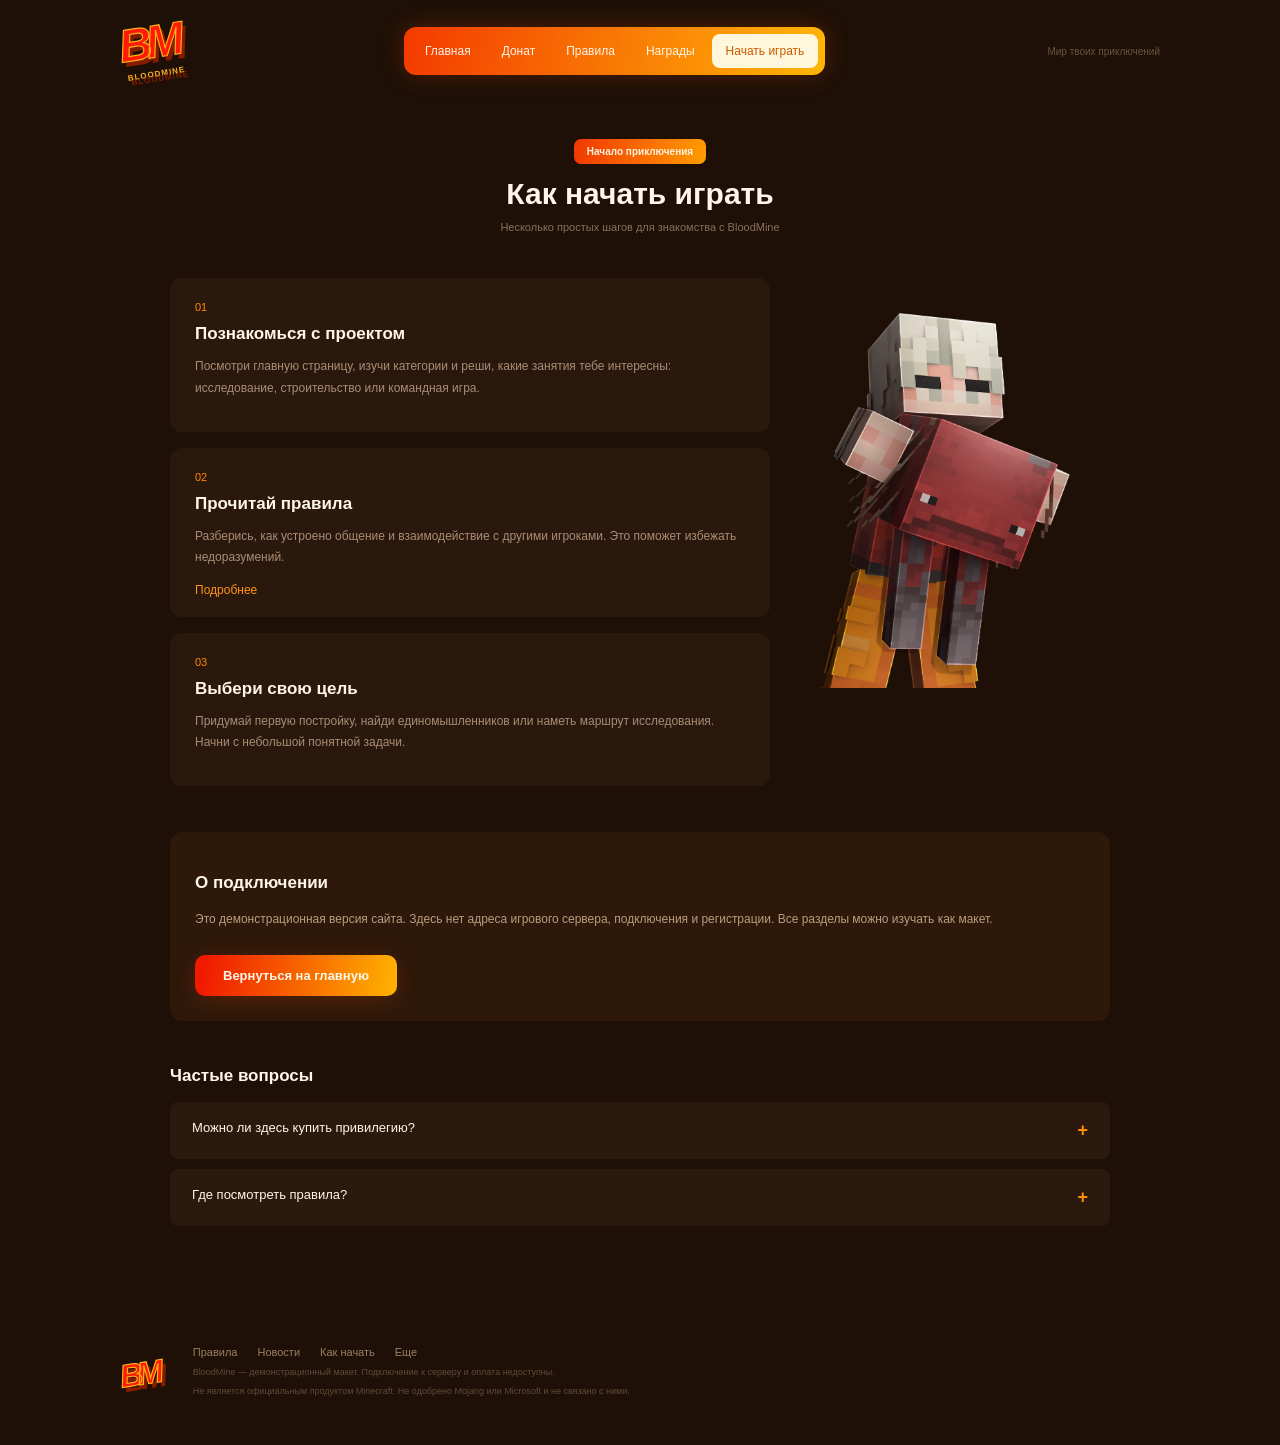
==== how-to-play.html @ b3f87119 "Оптимизация картинок" ====
<!DOCTYPE html>
<html lang="en">
<head>
  <meta charset="UTF-8">
  <title>Главная</title>
  <meta name="description" content="Лучший Minecraft сервер. Minecraft сервер, играть Minecraft, сервер Minecraft, лучший сервер.">
  <meta name="keywords" content="minecraft, сервер, сервер майнкрафт, майнкрафт сервер, лучший сервер, донат, minecraft сервер">
  <script src="assets/js/catalog.js"></script>
  <script src="assets/js/widgets.js"></script>
  <link rel="stylesheet" href="assets/css/components.css">
  <link rel="stylesheet" href="assets/css/styles.css">
</head>
<body>
    <div class="header wrap">
      <a class="logo" href="index.html">BM<span>BLOODMINE</span></a>
      <div class="nav">
        <a href="index.html">Главная</a><a href="index.html#shop">Донат</a><a href="rules.html">Правила</a><a href="rewards.html">Награды</a>
        <a class="nav-light" href="how-to-play.html">Начать играть</a>
      </div>
      <div class="header-note">Мир твоих приключений</div>
    </div>
    <div class="wrap inner-page"><div class="section-title"><span class="pill">Начало приключения</span><h2>Как начать играть</h2><p>Несколько простых шагов для знакомства с BloodMine</p></div>
    <div class="guide-layout"><div class="guide-steps"><div class="guide-step"><span>01</span><h4>Познакомься с проектом</h4><p>Посмотри главную страницу, изучи категории и реши, какие занятия тебе интересны: исследование, строительство или командная игра.</p></div><div class="guide-step"><span>02</span><h4>Прочитай правила</h4><p>Разберись, как устроено общение и взаимодействие с другими игроками. Это поможет избежать недоразумений.</p><a href="rules.html">Подробнее</a></div><div class="guide-step"><span>03</span><h4>Выбери свою цель</h4><p>Придумай первую постройку, найди единомышленников или наметь маршрут исследования. Начни с небольшой понятной задачи.</p></div></div><img class="guide-player" src="assets/images/player.webp"></div>
    <div class="guide-note"><h4>О подключении</h4><p>Это демонстрационная версия сайта. Здесь нет адреса игрового сервера, подключения и регистрации. Все разделы можно изучать как макет.</p><a class="orange" href="index.html">Вернуться на главную</a></div>
    <div class="faq"><h4>Частые вопросы</h4><div class="rule"><div class="rule-heading" onclick="toggleRule(this)">Можно ли здесь купить привилегию?<b>+</b></div><div class="rule-content">Нет. Каталог показывает пример выбора товара. Платежи и выдача игровых предметов не подключены.</div></div><div class="rule"><div class="rule-heading" onclick="toggleRule(this)">Где посмотреть правила?<b>+</b></div><div class="rule-content">Открой раздел «Правила» в верхнем меню. Каждый пункт можно раскрыть отдельно.</div></div></div></div>
    <div class="footer wrap">
      <a class="logo small-logo" href="index.html">BM</a>
      <div><div class="footer-links"><a href="rules.html">Правила</a><a href="news.html">Новости</a><a href="how-to-play.html">Как начать</a><a href="archive.html">Еще</a></div>
      <p>BloodMine — демонстрационный макет. Подключение к серверу и оплата недоступны.</p>
      <p>Не является официальным продуктом Minecraft. Не одобрено Mojang или Microsoft и не связано с ними.</p></div>
    </div>
    <div class="overlay" id="dialog"><div class="modal"><div class="modal-close" onclick="closeDialog()">×</div><div class="pill">BloodMine</div><h2 id="dialog-title">Информация</h2><p id="dialog-text"></p><button class="orange" onclick="closeDialog()">Понятно</button></div></div>
    <div class="toast" id="toast"></div>
    <script src="assets/js/app.js"></script><script src="assets/js/effects.js"></script>
</body>
</html>
---- assets/css/components.css ----
.container {
    width: 960px;
    margin: 0 auto;
}

.card {
    padding: 15px;
}

.button {
    color: #fff;
    background: orange;
}

.inventory-slot-0 {
    padding: 4px;
    margin: 0px;
    border: 1px solid #392414;
    border-radius: 0px;
    background-position: 0px 0px;
}

.inventory-slot-1 {
    padding: 5px;
    margin: 1px;
    border: 1px solid #392414;
    border-radius: 1px;
    background-position: 1px 1px;
}

.inventory-slot-2 {
    padding: 6px;
    margin: 2px;
    border: 1px solid #392414;
    border-radius: 2px;
    background-position: 2px 2px;
}

.inventory-slot-3 {
    padding: 7px;
    margin: 3px;
    border: 1px solid #392414;
    border-radius: 3px;
    background-position: 3px 3px;
}

.inventory-slot-4 {
    padding: 8px;
    margin: 4px;
    border: 1px solid #392414;
    border-radius: 4px;
    background-position: 4px 4px;
}

.inventory-slot-5 {
    padding: 9px;
    margin: 5px;
    border: 1px solid #392414;
    border-radius: 5px;
    background-position: 5px 5px;
}

.inventory-slot-6 {
    padding: 10px;
    margin: 0px;
    border: 1px solid #392414;
    border-radius: 6px;
    background-position: 6px 6px;
}

.inventory-slot-7 {
    padding: 11px;
    margin: 1px;
    border: 1px solid #392414;
    border-radius: 7px;
    background-position: 7px 7px;
}

.inventory-slot-8 {
    padding: 4px;
    margin: 2px;
    border: 1px solid #392414;
    border-radius: 8px;
    background-position: 8px 8px;
}

.inventory-slot-9 {
    padding: 5px;
    margin: 3px;
    border: 1px solid #392414;
    border-radius: 9px;
    background-position: 9px 9px;
}

.inventory-slot-10 {
    padding: 6px;
    margin: 4px;
    border: 1px solid #392414;
    border-radius: 10px;
    background-position: 10px 10px;
}

.inventory-slot-11 {
    padding: 7px;
    margin: 5px;
    border: 1px solid #392414;
    border-radius: 11px;
    background-position: 11px 11px;
}

.inventory-slot-12 {
    padding: 8px;
    margin: 0px;
    border: 1px solid #392414;
    border-radius: 12px;
    background-position: 12px 12px;
}

.inventory-slot-13 {
    padding: 9px;
    margin: 1px;
    border: 1px solid #392414;
    border-radius: 13px;
    background-position: 13px 13px;
}

.inventory-slot-14 {
    padding: 10px;
    margin: 2px;
    border: 1px solid #392414;
    border-radius: 0px;
    background-position: 14px 14px;
}

.inventory-slot-15 {
    padding: 11px;
    margin: 3px;
    border: 1px solid #392414;
    border-radius: 1px;
    background-position: 15px 15px;
}

.inventory-slot-16 {
    padding: 4px;
    margin: 4px;
    border: 1px solid #392414;
    border-radius: 2px;
    background-position: 16px 16px;
}

.inventory-slot-17 {
    padding: 5px;
    margin: 5px;
    border: 1px solid #392414;
    border-radius: 3px;
    background-position: 17px 17px;
}

.inventory-slot-18 {
    padding: 6px;
    margin: 0px;
    border: 1px solid #392414;
    border-radius: 4px;
    background-position: 18px 18px;
}

.inventory-slot-19 {
    padding: 7px;
    margin: 1px;
    border: 1px solid #392414;
    border-radius: 5px;
    background-position: 19px 19px;
}

.inventory-slot-20 {
    padding: 8px;
    margin: 2px;
    border: 1px solid #392414;
    border-radius: 6px;
    background-position: 20px 20px;
}

.inventory-slot-21 {
    padding: 9px;
    margin: 3px;
    border: 1px solid #392414;
    border-radius: 7px;
    background-position: 21px 21px;
}

.inventory-slot-22 {
    padding: 10px;
    margin: 4px;
    border: 1px solid #392414;
    border-radius: 8px;
    background-position: 22px 22px;
}

.inventory-slot-23 {
    padding: 11px;
    margin: 5px;
    border: 1px solid #392414;
    border-radius: 9px;
    background-position: 23px 23px;
}

.inventory-slot-24 {
    padding: 4px;
    margin: 0px;
    border: 1px solid #392414;
    border-radius: 10px;
    background-position: 24px 24px;
}

.inventory-slot-25 {
    padding: 5px;
    margin: 1px;
    border: 1px solid #392414;
    border-radius: 11px;
    background-position: 25px 25px;
}

.inventory-slot-26 {
    padding: 6px;
    margin: 2px;
    border: 1px solid #392414;
    border-radius: 12px;
    background-position: 26px 26px;
}

.inventory-slot-27 {
    padding: 7px;
    margin: 3px;
    border: 1px solid #392414;
    border-radius: 13px;
    background-position: 27px 27px;
}

.inventory-slot-28 {
    padding: 8px;
    margin: 4px;
    border: 1px solid #392414;
    border-radius: 0px;
    background-position: 28px 28px;
}

.inventory-slot-29 {
    padding: 9px;
    margin: 5px;
    border: 1px solid #392414;
    border-radius: 1px;
    background-position: 29px 29px;
}

.inventory-slot-30 {
    padding: 10px;
    margin: 0px;
    border: 1px solid #392414;
    border-radius: 2px;
    background-position: 30px 30px;
}

.inventory-slot-31 {
    padding: 11px;
    margin: 1px;
    border: 1px solid #392414;
    border-radius: 3px;
    background-position: 31px 31px;
}

.inventory-slot-32 {
    padding: 4px;
    margin: 2px;
    border: 1px solid #392414;
    border-radius: 4px;
    background-position: 32px 32px;
}

.inventory-slot-33 {
    padding: 5px;
    margin: 3px;
    border: 1px solid #392414;
    border-radius: 5px;
    background-position: 33px 33px;
}

.inventory-slot-34 {
    padding: 6px;
    margin: 4px;
    border: 1px solid #392414;
    border-radius: 6px;
    background-position: 34px 34px;
}

.inventory-slot-35 {
    padding: 7px;
    margin: 5px;
    border: 1px solid #392414;
    border-radius: 7px;
    background-position: 35px 35px;
}

.inventory-slot-36 {
    padding: 8px;
    margin: 0px;
    border: 1px solid #392414;
    border-radius: 8px;
    background-position: 36px 36px;
}

.inventory-slot-37 {
    padding: 9px;
    margin: 1px;
    border: 1px solid #392414;
    border-radius: 9px;
    background-position: 37px 37px;
}

.inventory-slot-38 {
    padding: 10px;
    margin: 2px;
    border: 1px solid #392414;
    border-radius: 10px;
    background-position: 38px 38px;
}

.inventory-slot-39 {
    padding: 11px;
    margin: 3px;
    border: 1px solid #392414;
    border-radius: 11px;
    background-position: 39px 39px;
}

.inventory-slot-40 {
    padding: 4px;
    margin: 4px;
    border: 1px solid #392414;
    border-radius: 12px;
    background-position: 40px 40px;
}

.inventory-slot-41 {
    padding: 5px;
    margin: 5px;
    border: 1px solid #392414;
    border-radius: 13px;
    background-position: 41px 41px;
}

.inventory-slot-42 {
    padding: 6px;
    margin: 0px;
    border: 1px solid #392414;
    border-radius: 0px;
    background-position: 42px 42px;
}

.inventory-slot-43 {
    padding: 7px;
    margin: 1px;
    border: 1px solid #392414;
    border-radius: 1px;
    background-position: 43px 43px;
}

.inventory-slot-44 {
    padding: 8px;
    margin: 2px;
    border: 1px solid #392414;
    border-radius: 2px;
    background-position: 44px 44px;
}

.inventory-slot-45 {
    padding: 9px;
    margin: 3px;
    border: 1px solid #392414;
    border-radius: 3px;
    background-position: 45px 45px;
}

.inventory-slot-46 {
    padding: 10px;
    margin: 4px;
    border: 1px solid #392414;
    border-radius: 4px;
    background-position: 46px 46px;
}

.inventory-slot-47 {
    padding: 11px;
    margin: 5px;
    border: 1px solid #392414;
    border-radius: 5px;
    background-position: 47px 47px;
}

.inventory-slot-48 {
    padding: 4px;
    margin: 0px;
    border: 1px solid #392414;
    border-radius: 6px;
    background-position: 48px 48px;
}

.inventory-slot-49 {
    padding: 5px;
    margin: 1px;
    border: 1px solid #392414;
    border-radius: 7px;
    background-position: 49px 49px;
}

.inventory-slot-50 {
    padding: 6px;
    margin: 2px;
    border: 1px solid #392414;
    border-radius: 8px;
    background-position: 50px 50px;
}

.inventory-slot-51 {
    padding: 7px;
    margin: 3px;
    border: 1px solid #392414;
    border-radius: 9px;
    background-position: 51px 51px;
}

.inventory-slot-52 {
    padding: 8px;
    margin: 4px;
    border: 1px solid #392414;
    border-radius: 10px;
    background-position: 52px 52px;
}

.inventory-slot-53 {
    padding: 9px;
    margin: 5px;
    border: 1px solid #392414;
    border-radius: 11px;
    background-position: 53px 53px;
}

.inventory-slot-54 {
    padding: 10px;
    margin: 0px;
    border: 1px solid #392414;
    border-radius: 12px;
    background-position: 54px 54px;
}

.inventory-slot-55 {
    padding: 11px;
    margin: 1px;
    border: 1px solid #392414;
    border-radius: 13px;
    background-position: 55px 55px;
}

.inventory-slot-56 {
    padding: 4px;
    margin: 2px;
    border: 1px solid #392414;
    border-radius: 0px;
    background-position: 56px 56px;
}

.inventory-slot-57 {
    padding: 5px;
    margin: 3px;
    border: 1px solid #392414;
    border-radius: 1px;
    background-position: 57px 57px;
}

.inventory-slot-58 {
    padding: 6px;
    margin: 4px;
    border: 1px solid #392414;
    border-radius: 2px;
    background-position: 58px 58px;
}

.inventory-slot-59 {
    padding: 7px;
    margin: 5px;
    border: 1px solid #392414;
    border-radius: 3px;
    background-position: 59px 59px;
}

.inventory-slot-60 {
    padding: 8px;
    margin: 0px;
    border: 1px solid #392414;
    border-radius: 4px;
    background-position: 60px 60px;
}

.inventory-slot-61 {
    padding: 9px;
    margin: 1px;
    border: 1px solid #392414;
    border-radius: 5px;
    background-position: 61px 61px;
}

.inventory-slot-62 {
    padding: 10px;
    margin: 2px;
    border: 1px solid #392414;
    border-radius: 6px;
    background-position: 62px 62px;
}

.inventory-slot-63 {
    padding: 11px;
    margin: 3px;
    border: 1px solid #392414;
    border-radius: 7px;
    background-position: 63px 63px;
}

.inventory-slot-64 {
    padding: 4px;
    margin: 4px;
    border: 1px solid #392414;
    border-radius: 8px;
    background-position: 64px 64px;
}

.inventory-slot-65 {
    padding: 5px;
    margin: 5px;
    border: 1px solid #392414;
    border-radius: 9px;
    background-position: 65px 65px;
}

.inventory-slot-66 {
    padding: 6px;
    margin: 0px;
    border: 1px solid #392414;
    border-radius: 10px;
    background-position: 66px 66px;
}

.inventory-slot-67 {
    padding: 7px;
    margin: 1px;
    border: 1px solid #392414;
    border-radius: 11px;
    background-position: 67px 67px;
}

.inventory-slot-68 {
    padding: 8px;
    margin: 2px;
    border: 1px solid #392414;
    border-radius: 12px;
    background-position: 68px 68px;
}

.inventory-slot-69 {
    padding: 9px;
    margin: 3px;
    border: 1px solid #392414;
    border-radius: 13px;
    background-position: 69px 69px;
}

.inventory-slot-70 {
    padding: 10px;
    margin: 4px;
    border: 1px solid #392414;
    border-radius: 0px;
    background-position: 70px 70px;
}

.inventory-slot-71 {
    padding: 11px;
    margin: 5px;
    border: 1px solid #392414;
    border-radius: 1px;
    background-position: 71px 71px;
}

.inventory-slot-72 {
    padding: 4px;
    margin: 0px;
    border: 1px solid #392414;
    border-radius: 2px;
    background-position: 72px 72px;
}

.inventory-slot-73 {
    padding: 5px;
    margin: 1px;
    border: 1px solid #392414;
    border-radius: 3px;
    background-position: 73px 73px;
}

.inventory-slot-74 {
    padding: 6px;
    margin: 2px;
    border: 1px solid #392414;
    border-radius: 4px;
    background-position: 74px 74px;
}

.inventory-slot-75 {
    padding: 7px;
    margin: 3px;
    border: 1px solid #392414;
    border-radius: 5px;
    background-position: 75px 75px;
}

.inventory-slot-76 {
    padding: 8px;
    margin: 4px;
    border: 1px solid #392414;
    border-radius: 6px;
    background-position: 76px 76px;
}

.inventory-slot-77 {
    padding: 9px;
    margin: 5px;
    border: 1px solid #392414;
    border-radius: 7px;
    background-position: 77px 77px;
}

.inventory-slot-78 {
    padding: 10px;
    margin: 0px;
    border: 1px solid #392414;
    border-radius: 8px;
    background-position: 78px 78px;
}

.inventory-slot-79 {
    padding: 11px;
    margin: 1px;
    border: 1px solid #392414;
    border-radius: 9px;
    background-position: 79px 79px;
}

.inventory-slot-80 {
    padding: 4px;
    margin: 2px;
    border: 1px solid #392414;
    border-radius: 10px;
    background-position: 80px 0px;
}

.inventory-slot-81 {
    padding: 5px;
    margin: 3px;
    border: 1px solid #392414;
    border-radius: 11px;
    background-position: 81px 1px;
}

.inventory-slot-82 {
    padding: 6px;
    margin: 4px;
    border: 1px solid #392414;
    border-radius: 12px;
    background-position: 82px 2px;
}

.inventory-slot-83 {
    padding: 7px;
    margin: 5px;
    border: 1px solid #392414;
    border-radius: 13px;
    background-position: 83px 3px;
}

.inventory-slot-84 {
    padding: 8px;
    margin: 0px;
    border: 1px solid #392414;
    border-radius: 0px;
    background-position: 84px 4px;
}

.inventory-slot-85 {
    padding: 9px;
    margin: 1px;
    border: 1px solid #392414;
    border-radius: 1px;
    background-position: 85px 5px;
}

.inventory-slot-86 {
    padding: 10px;
    margin: 2px;
    border: 1px solid #392414;
    border-radius: 2px;
    background-position: 86px 6px;
}

.inventory-slot-87 {
    padding: 11px;
    margin: 3px;
    border: 1px solid #392414;
    border-radius: 3px;
    background-position: 87px 7px;
}

.inventory-slot-88 {
    padding: 4px;
    margin: 4px;
    border: 1px solid #392414;
    border-radius: 4px;
    background-position: 88px 8px;
}

.inventory-slot-89 {
    padding: 5px;
    margin: 5px;
    border: 1px solid #392414;
    border-radius: 5px;
    background-position: 89px 9px;
}

.inventory-slot-90 {
    padding: 6px;
    margin: 0px;
    border: 1px solid #392414;
    border-radius: 6px;
    background-position: 90px 10px;
}

.inventory-slot-91 {
    padding: 7px;
    margin: 1px;
    border: 1px solid #392414;
    border-radius: 7px;
    background-position: 91px 11px;
}

.inventory-slot-92 {
    padding: 8px;
    margin: 2px;
    border: 1px solid #392414;
    border-radius: 8px;
    background-position: 92px 12px;
}

.inventory-slot-93 {
    padding: 9px;
    margin: 3px;
    border: 1px solid #392414;
    border-radius: 9px;
    background-position: 93px 13px;
}

.inventory-slot-94 {
    padding: 10px;
    margin: 4px;
    border: 1px solid #392414;
    border-radius: 10px;
    background-position: 94px 14px;
}

.inventory-slot-95 {
    padding: 11px;
    margin: 5px;
    border: 1px solid #392414;
    border-radius: 11px;
    background-position: 95px 15px;
}

.inventory-slot-96 {
    padding: 4px;
    margin: 0px;
    border: 1px solid #392414;
    border-radius: 12px;
    background-position: 96px 16px;
}

.inventory-slot-97 {
    padding: 5px;
    margin: 1px;
    border: 1px solid #392414;
    border-radius: 13px;
    background-position: 97px 17px;
}

.inventory-slot-98 {
    padding: 6px;
    margin: 2px;
    border: 1px solid #392414;
    border-radius: 0px;
    background-position: 98px 18px;
}

.inventory-slot-99 {
    padding: 7px;
    margin: 3px;
    border: 1px solid #392414;
    border-radius: 1px;
    background-position: 99px 19px;
}

.inventory-slot-100 {
    padding: 8px;
    margin: 4px;
    border: 1px solid #392414;
    border-radius: 2px;
    background-position: 100px 20px;
}

.inventory-slot-101 {
    padding: 9px;
    margin: 5px;
    border: 1px solid #392414;
    border-radius: 3px;
    background-position: 101px 21px;
}

.inventory-slot-102 {
    padding: 10px;
    margin: 0px;
    border: 1px solid #392414;
    border-radius: 4px;
    background-position: 102px 22px;
}

.inventory-slot-103 {
    padding: 11px;
    margin: 1px;
    border: 1px solid #392414;
    border-radius: 5px;
    background-position: 103px 23px;
}

.inventory-slot-104 {
    padding: 4px;
    margin: 2px;
    border: 1px solid #392414;
    border-radius: 6px;
    background-position: 104px 24px;
}

.inventory-slot-105 {
    padding: 5px;
    margin: 3px;
    border: 1px solid #392414;
    border-radius: 7px;
    background-position: 105px 25px;
}

.inventory-slot-106 {
    padding: 6px;
    margin: 4px;
    border: 1px solid #392414;
    border-radius: 8px;
    background-position: 106px 26px;
}

.inventory-slot-107 {
    padding: 7px;
    margin: 5px;
    border: 1px solid #392414;
    border-radius: 9px;
    background-position: 107px 27px;
}

.inventory-slot-108 {
    padding: 8px;
    margin: 0px;
    border: 1px solid #392414;
    border-radius: 10px;
    background-position: 108px 28px;
}

.inventory-slot-109 {
    padding: 9px;
    margin: 1px;
    border: 1px solid #392414;
    border-radius: 11px;
    background-position: 109px 29px;
}

.inventory-slot-110 {
    padding: 10px;
    margin: 2px;
    border: 1px solid #392414;
    border-radius: 12px;
    background-position: 110px 30px;
}

.inventory-slot-111 {
    padding: 11px;
    margin: 3px;
    border: 1px solid #392414;
    border-radius: 13px;
    background-position: 111px 31px;
}

.inventory-slot-112 {
    padding: 4px;
    margin: 4px;
    border: 1px solid #392414;
    border-radius: 0px;
    background-position: 112px 32px;
}

.inventory-slot-113 {
    padding: 5px;
    margin: 5px;
    border: 1px solid #392414;
    border-radius: 1px;
    background-position: 113px 33px;
}

.inventory-slot-114 {
    padding: 6px;
    margin: 0px;
    border: 1px solid #392414;
    border-radius: 2px;
    background-position: 114px 34px;
}

.inventory-slot-115 {
    padding: 7px;
    margin: 1px;
    border: 1px solid #392414;
    border-radius: 3px;
    background-position: 115px 35px;
}

.inventory-slot-116 {
    padding: 8px;
    margin: 2px;
    border: 1px solid #392414;
    border-radius: 4px;
    background-position: 116px 36px;
}

.inventory-slot-117 {
    padding: 9px;
    margin: 3px;
    border: 1px solid #392414;
    border-radius: 5px;
    background-position: 117px 37px;
}

.inventory-slot-118 {
    padding: 10px;
    margin: 4px;
    border: 1px solid #392414;
    border-radius: 6px;
    background-position: 118px 38px;
}

.inventory-slot-119 {
    padding: 11px;
    margin: 5px;
    border: 1px solid #392414;
    border-radius: 7px;
    background-position: 119px 39px;
}

.inventory-slot-120 {
    padding: 4px;
    margin: 0px;
    border: 1px solid #392414;
    border-radius: 8px;
    background-position: 0px 40px;
}

.inventory-slot-121 {
    padding: 5px;
    margin: 1px;
    border: 1px solid #392414;
    border-radius: 9px;
    background-position: 1px 41px;
}

.inventory-slot-122 {
    padding: 6px;
    margin: 2px;
    border: 1px solid #392414;
    border-radius: 10px;
    background-position: 2px 42px;
}

.inventory-slot-123 {
    padding: 7px;
    margin: 3px;
    border: 1px solid #392414;
    border-radius: 11px;
    background-position: 3px 43px;
}

.inventory-slot-124 {
    padding: 8px;
    margin: 4px;
    border: 1px solid #392414;
    border-radius: 12px;
    background-position: 4px 44px;
}

.inventory-slot-125 {
    padding: 9px;
    margin: 5px;
    border: 1px solid #392414;
    border-radius: 13px;
    background-position: 5px 45px;
}

.inventory-slot-126 {
    padding: 10px;
    margin: 0px;
    border: 1px solid #392414;
    border-radius: 0px;
    background-position: 6px 46px;
}

.inventory-slot-127 {
    padding: 11px;
    margin: 1px;
    border: 1px solid #392414;
    border-radius: 1px;
    background-position: 7px 47px;
}

.inventory-slot-128 {
    padding: 4px;
    margin: 2px;
    border: 1px solid #392414;
    border-radius: 2px;
    background-position: 8px 48px;
}

.inventory-slot-129 {
    padding: 5px;
    margin: 3px;
    border: 1px solid #392414;
    border-radius: 3px;
    background-position: 9px 49px;
}

.inventory-slot-130 {
    padding: 6px;
    margin: 4px;
    border: 1px solid #392414;
    border-radius: 4px;
    background-position: 10px 50px;
}

.inventory-slot-131 {
    padding: 7px;
    margin: 5px;
    border: 1px solid #392414;
    border-radius: 5px;
    background-position: 11px 51px;
}

.inventory-slot-132 {
    padding: 8px;
    margin: 0px;
    border: 1px solid #392414;
    border-radius: 6px;
    background-position: 12px 52px;
}

.inventory-slot-133 {
    padding: 9px;
    margin: 1px;
    border: 1px solid #392414;
    border-radius: 7px;
    background-position: 13px 53px;
}

.inventory-slot-134 {
    padding: 10px;
    margin: 2px;
    border: 1px solid #392414;
    border-radius: 8px;
    background-position: 14px 54px;
}

.inventory-slot-135 {
    padding: 11px;
    margin: 3px;
    border: 1px solid #392414;
    border-radius: 9px;
    background-position: 15px 55px;
}

.inventory-slot-136 {
    padding: 4px;
    margin: 4px;
    border: 1px solid #392414;
    border-radius: 10px;
    background-position: 16px 56px;
}

.inventory-slot-137 {
    padding: 5px;
    margin: 5px;
    border: 1px solid #392414;
    border-radius: 11px;
    background-position: 17px 57px;
}

.inventory-slot-138 {
    padding: 6px;
    margin: 0px;
    border: 1px solid #392414;
    border-radius: 12px;
    background-position: 18px 58px;
}

.inventory-slot-139 {
    padding: 7px;
    margin: 1px;
    border: 1px solid #392414;
    border-radius: 13px;
    background-position: 19px 59px;
}

.inventory-slot-140 {
    padding: 8px;
    margin: 2px;
    border: 1px solid #392414;
    border-radius: 0px;
    background-position: 20px 60px;
}

.inventory-slot-141 {
    padding: 9px;
    margin: 3px;
    border: 1px solid #392414;
    border-radius: 1px;
    background-position: 21px 61px;
}

.inventory-slot-142 {
    padding: 10px;
    margin: 4px;
    border: 1px solid #392414;
    border-radius: 2px;
    background-position: 22px 62px;
}

.inventory-slot-143 {
    padding: 11px;
    margin: 5px;
    border: 1px solid #392414;
    border-radius: 3px;
    background-position: 23px 63px;
}

.inventory-slot-144 {
    padding: 4px;
    margin: 0px;
    border: 1px solid #392414;
    border-radius: 4px;
    background-position: 24px 64px;
}

.inventory-slot-145 {
    padding: 5px;
    margin: 1px;
    border: 1px solid #392414;
    border-radius: 5px;
    background-position: 25px 65px;
}

.inventory-slot-146 {
    padding: 6px;
    margin: 2px;
    border: 1px solid #392414;
    border-radius: 6px;
    background-position: 26px 66px;
}

.inventory-slot-147 {
    padding: 7px;
    margin: 3px;
    border: 1px solid #392414;
    border-radius: 7px;
    background-position: 27px 67px;
}

.inventory-slot-148 {
    padding: 8px;
    margin: 4px;
    border: 1px solid #392414;
    border-radius: 8px;
    background-position: 28px 68px;
}

.inventory-slot-149 {
    padding: 9px;
    margin: 5px;
    border: 1px solid #392414;
    border-radius: 9px;
    background-position: 29px 69px;
}

.inventory-slot-150 {
    padding: 10px;
    margin: 0px;
    border: 1px solid #392414;
    border-radius: 10px;
    background-position: 30px 70px;
}

.inventory-slot-151 {
    padding: 11px;
    margin: 1px;
    border: 1px solid #392414;
    border-radius: 11px;
    background-position: 31px 71px;
}

.inventory-slot-152 {
    padding: 4px;
    margin: 2px;
    border: 1px solid #392414;
    border-radius: 12px;
    background-position: 32px 72px;
}

.inventory-slot-153 {
    padding: 5px;
    margin: 3px;
    border: 1px solid #392414;
    border-radius: 13px;
    background-position: 33px 73px;
}

.inventory-slot-154 {
    padding: 6px;
    margin: 4px;
    border: 1px solid #392414;
    border-radius: 0px;
    background-position: 34px 74px;
}

.inventory-slot-155 {
    padding: 7px;
    margin: 5px;
    border: 1px solid #392414;
    border-radius: 1px;
    background-position: 35px 75px;
}

.inventory-slot-156 {
    padding: 8px;
    margin: 0px;
    border: 1px solid #392414;
    border-radius: 2px;
    background-position: 36px 76px;
}

.inventory-slot-157 {
    padding: 9px;
    margin: 1px;
    border: 1px solid #392414;
    border-radius: 3px;
    background-position: 37px 77px;
}

.inventory-slot-158 {
    padding: 10px;
    margin: 2px;
    border: 1px solid #392414;
    border-radius: 4px;
    background-position: 38px 78px;
}

.inventory-slot-159 {
    padding: 11px;
    margin: 3px;
    border: 1px solid #392414;
    border-radius: 5px;
    background-position: 39px 79px;
}

.inventory-slot-160 {
    padding: 4px;
    margin: 4px;
    border: 1px solid #392414;
    border-radius: 6px;
    background-position: 40px 0px;
}

.inventory-slot-161 {
    padding: 5px;
    margin: 5px;
    border: 1px solid #392414;
    border-radius: 7px;
    background-position: 41px 1px;
}

.inventory-slot-162 {
    padding: 6px;
    margin: 0px;
    border: 1px solid #392414;
    border-radius: 8px;
    background-position: 42px 2px;
}

.inventory-slot-163 {
    padding: 7px;
    margin: 1px;
    border: 1px solid #392414;
    border-radius: 9px;
    background-position: 43px 3px;
}

.inventory-slot-164 {
    padding: 8px;
    margin: 2px;
    border: 1px solid #392414;
    border-radius: 10px;
    background-position: 44px 4px;
}

.inventory-slot-165 {
    padding: 9px;
    margin: 3px;
    border: 1px solid #392414;
    border-radius: 11px;
    background-position: 45px 5px;
}

.inventory-slot-166 {
    padding: 10px;
    margin: 4px;
    border: 1px solid #392414;
    border-radius: 12px;
    background-position: 46px 6px;
}

.inventory-slot-167 {
    padding: 11px;
    margin: 5px;
    border: 1px solid #392414;
    border-radius: 13px;
    background-position: 47px 7px;
}

.inventory-slot-168 {
    padding: 4px;
    margin: 0px;
    border: 1px solid #392414;
    border-radius: 0px;
    background-position: 48px 8px;
}

.inventory-slot-169 {
    padding: 5px;
    margin: 1px;
    border: 1px solid #392414;
    border-radius: 1px;
    background-position: 49px 9px;
}

.inventory-slot-170 {
    padding: 6px;
    margin: 2px;
    border: 1px solid #392414;
    border-radius: 2px;
    background-position: 50px 10px;
}

.inventory-slot-171 {
    padding: 7px;
    margin: 3px;
    border: 1px solid #392414;
    border-radius: 3px;
    background-position: 51px 11px;
}

.inventory-slot-172 {
    padding: 8px;
    margin: 4px;
    border: 1px solid #392414;
    border-radius: 4px;
    background-position: 52px 12px;
}

.inventory-slot-173 {
    padding: 9px;
    margin: 5px;
    border: 1px solid #392414;
    border-radius: 5px;
    background-position: 53px 13px;
}

.inventory-slot-174 {
    padding: 10px;
    margin: 0px;
    border: 1px solid #392414;
    border-radius: 6px;
    background-position: 54px 14px;
}

.inventory-slot-175 {
    padding: 11px;
    margin: 1px;
    border: 1px solid #392414;
    border-radius: 7px;
    background-position: 55px 15px;
}

.inventory-slot-176 {
    padding: 4px;
    margin: 2px;
    border: 1px solid #392414;
    border-radius: 8px;
    background-position: 56px 16px;
}

.inventory-slot-177 {
    padding: 5px;
    margin: 3px;
    border: 1px solid #392414;
    border-radius: 9px;
    background-position: 57px 17px;
}

.inventory-slot-178 {
    padding: 6px;
    margin: 4px;
    border: 1px solid #392414;
    border-radius: 10px;
    background-position: 58px 18px;
}

.inventory-slot-179 {
    padding: 7px;
    margin: 5px;
    border: 1px solid #392414;
    border-radius: 11px;
    background-position: 59px 19px;
}

.inventory-slot-180 {
    padding: 8px;
    margin: 0px;
    border: 1px solid #392414;
    border-radius: 12px;
    background-position: 60px 20px;
}

.inventory-slot-181 {
    padding: 9px;
    margin: 1px;
    border: 1px solid #392414;
    border-radius: 13px;
    background-position: 61px 21px;
}

.inventory-slot-182 {
    padding: 10px;
    margin: 2px;
    border: 1px solid #392414;
    border-radius: 0px;
    background-position: 62px 22px;
}

.inventory-slot-183 {
    padding: 11px;
    margin: 3px;
    border: 1px solid #392414;
    border-radius: 1px;
    background-position: 63px 23px;
}

.inventory-slot-184 {
    padding: 4px;
    margin: 4px;
    border: 1px solid #392414;
    border-radius: 2px;
    background-position: 64px 24px;
}

.inventory-slot-185 {
    padding: 5px;
    margin: 5px;
    border: 1px solid #392414;
    border-radius: 3px;
    background-position: 65px 25px;
}

.inventory-slot-186 {
    padding: 6px;
    margin: 0px;
    border: 1px solid #392414;
    border-radius: 4px;
    background-position: 66px 26px;
}

.inventory-slot-187 {
    padding: 7px;
    margin: 1px;
    border: 1px solid #392414;
    border-radius: 5px;
    background-position: 67px 27px;
}

.inventory-slot-188 {
    padding: 8px;
    margin: 2px;
    border: 1px solid #392414;
    border-radius: 6px;
    background-position: 68px 28px;
}

.inventory-slot-189 {
    padding: 9px;
    margin: 3px;
    border: 1px solid #392414;
    border-radius: 7px;
    background-position: 69px 29px;
}

.inventory-slot-190 {
    padding: 10px;
    margin: 4px;
    border: 1px solid #392414;
    border-radius: 8px;
    background-position: 70px 30px;
}

.inventory-slot-191 {
    padding: 11px;
    margin: 5px;
    border: 1px solid #392414;
    border-radius: 9px;
    background-position: 71px 31px;
}

.inventory-slot-192 {
    padding: 4px;
    margin: 0px;
    border: 1px solid #392414;
    border-radius: 10px;
    background-position: 72px 32px;
}

.inventory-slot-193 {
    padding: 5px;
    margin: 1px;
    border: 1px solid #392414;
    border-radius: 11px;
    background-position: 73px 33px;
}

.inventory-slot-194 {
    padding: 6px;
    margin: 2px;
    border: 1px solid #392414;
    border-radius: 12px;
    background-position: 74px 34px;
}

.inventory-slot-195 {
    padding: 7px;
    margin: 3px;
    border: 1px solid #392414;
    border-radius: 13px;
    background-position: 75px 35px;
}

.inventory-slot-196 {
    padding: 8px;
    margin: 4px;
    border: 1px solid #392414;
    border-radius: 0px;
    background-position: 76px 36px;
}

.inventory-slot-197 {
    padding: 9px;
    margin: 5px;
    border: 1px solid #392414;
    border-radius: 1px;
    background-position: 77px 37px;
}

.inventory-slot-198 {
    padding: 10px;
    margin: 0px;
    border: 1px solid #392414;
    border-radius: 2px;
    background-position: 78px 38px;
}

.inventory-slot-199 {
    padding: 11px;
    margin: 1px;
    border: 1px solid #392414;
    border-radius: 3px;
    background-position: 79px 39px;
}

.inventory-slot-200 {
    padding: 4px;
    margin: 2px;
    border: 1px solid #392414;
    border-radius: 4px;
    background-position: 80px 40px;
}

.inventory-slot-201 {
    padding: 5px;
    margin: 3px;
    border: 1px solid #392414;
    border-radius: 5px;
    background-position: 81px 41px;
}

.inventory-slot-202 {
    padding: 6px;
    margin: 4px;
    border: 1px solid #392414;
    border-radius: 6px;
    background-position: 82px 42px;
}

.inventory-slot-203 {
    padding: 7px;
    margin: 5px;
    border: 1px solid #392414;
    border-radius: 7px;
    background-position: 83px 43px;
}

.inventory-slot-204 {
    padding: 8px;
    margin: 0px;
    border: 1px solid #392414;
    border-radius: 8px;
    background-position: 84px 44px;
}

.inventory-slot-205 {
    padding: 9px;
    margin: 1px;
    border: 1px solid #392414;
    border-radius: 9px;
    background-position: 85px 45px;
}

.inventory-slot-206 {
    padding: 10px;
    margin: 2px;
    border: 1px solid #392414;
    border-radius: 10px;
    background-position: 86px 46px;
}

.inventory-slot-207 {
    padding: 11px;
    margin: 3px;
    border: 1px solid #392414;
    border-radius: 11px;
    background-position: 87px 47px;
}

.inventory-slot-208 {
    padding: 4px;
    margin: 4px;
    border: 1px solid #392414;
    border-radius: 12px;
    background-position: 88px 48px;
}

.inventory-slot-209 {
    padding: 5px;
    margin: 5px;
    border: 1px solid #392414;
    border-radius: 13px;
    background-position: 89px 49px;
}

.inventory-slot-210 {
    padding: 6px;
    margin: 0px;
    border: 1px solid #392414;
    border-radius: 0px;
    background-position: 90px 50px;
}

.inventory-slot-211 {
    padding: 7px;
    margin: 1px;
    border: 1px solid #392414;
    border-radius: 1px;
    background-position: 91px 51px;
}

.inventory-slot-212 {
    padding: 8px;
    margin: 2px;
    border: 1px solid #392414;
    border-radius: 2px;
    background-position: 92px 52px;
}

.inventory-slot-213 {
    padding: 9px;
    margin: 3px;
    border: 1px solid #392414;
    border-radius: 3px;
    background-position: 93px 53px;
}

.inventory-slot-214 {
    padding: 10px;
    margin: 4px;
    border: 1px solid #392414;
    border-radius: 4px;
    background-position: 94px 54px;
}

.inventory-slot-215 {
    padding: 11px;
    margin: 5px;
    border: 1px solid #392414;
    border-radius: 5px;
    background-position: 95px 55px;
}

.inventory-slot-216 {
    padding: 4px;
    margin: 0px;
    border: 1px solid #392414;
    border-radius: 6px;
    background-position: 96px 56px;
}

.inventory-slot-217 {
    padding: 5px;
    margin: 1px;
    border: 1px solid #392414;
    border-radius: 7px;
    background-position: 97px 57px;
}

.inventory-slot-218 {
    padding: 6px;
    margin: 2px;
    border: 1px solid #392414;
    border-radius: 8px;
    background-position: 98px 58px;
}

.inventory-slot-219 {
    padding: 7px;
    margin: 3px;
    border: 1px solid #392414;
    border-radius: 9px;
    background-position: 99px 59px;
}

.inventory-slot-220 {
    padding: 8px;
    margin: 4px;
    border: 1px solid #392414;
    border-radius: 10px;
    background-position: 100px 60px;
}

.inventory-slot-221 {
    padding: 9px;
    margin: 5px;
    border: 1px solid #392414;
    border-radius: 11px;
    background-position: 101px 61px;
}

.inventory-slot-222 {
    padding: 10px;
    margin: 0px;
    border: 1px solid #392414;
    border-radius: 12px;
    background-position: 102px 62px;
}

.inventory-slot-223 {
    padding: 11px;
    margin: 1px;
    border: 1px solid #392414;
    border-radius: 13px;
    background-position: 103px 63px;
}

.inventory-slot-224 {
    padding: 4px;
    margin: 2px;
    border: 1px solid #392414;
    border-radius: 0px;
    background-position: 104px 64px;
}

.inventory-slot-225 {
    padding: 5px;
    margin: 3px;
    border: 1px solid #392414;
    border-radius: 1px;
    background-position: 105px 65px;
}

.inventory-slot-226 {
    padding: 6px;
    margin: 4px;
    border: 1px solid #392414;
    border-radius: 2px;
    background-position: 106px 66px;
}

.inventory-slot-227 {
    padding: 7px;
    margin: 5px;
    border: 1px solid #392414;
    border-radius: 3px;
    background-position: 107px 67px;
}

.inventory-slot-228 {
    padding: 8px;
    margin: 0px;
    border: 1px solid #392414;
    border-radius: 4px;
    background-position: 108px 68px;
}

.inventory-slot-229 {
    padding: 9px;
    margin: 1px;
    border: 1px solid #392414;
    border-radius: 5px;
    background-position: 109px 69px;
}

.inventory-slot-230 {
    padding: 10px;
    margin: 2px;
    border: 1px solid #392414;
    border-radius: 6px;
    background-position: 110px 70px;
}

.inventory-slot-231 {
    padding: 11px;
    margin: 3px;
    border: 1px solid #392414;
    border-radius: 7px;
    background-position: 111px 71px;
}

.inventory-slot-232 {
    padding: 4px;
    margin: 4px;
    border: 1px solid #392414;
    border-radius: 8px;
    background-position: 112px 72px;
}

.inventory-slot-233 {
    padding: 5px;
    margin: 5px;
    border: 1px solid #392414;
    border-radius: 9px;
    background-position: 113px 73px;
}

.inventory-slot-234 {
    padding: 6px;
    margin: 0px;
    border: 1px solid #392414;
    border-radius: 10px;
    background-position: 114px 74px;
}

.inventory-slot-235 {
    padding: 7px;
    margin: 1px;
    border: 1px solid #392414;
    border-radius: 11px;
    background-position: 115px 75px;
}

.inventory-slot-236 {
    padding: 8px;
    margin: 2px;
    border: 1px solid #392414;
    border-radius: 12px;
    background-position: 116px 76px;
}

.inventory-slot-237 {
    padding: 9px;
    margin: 3px;
    border: 1px solid #392414;
    border-radius: 13px;
    background-position: 117px 77px;
}

.inventory-slot-238 {
    padding: 10px;
    margin: 4px;
    border: 1px solid #392414;
    border-radius: 0px;
    background-position: 118px 78px;
}

.inventory-slot-239 {
    padding: 11px;
    margin: 5px;
    border: 1px solid #392414;
    border-radius: 1px;
    background-position: 119px 79px;
}

.inventory-slot-240 {
    padding: 4px;
    margin: 0px;
    border: 1px solid #392414;
    border-radius: 2px;
    background-position: 0px 0px;
}

.inventory-slot-241 {
    padding: 5px;
    margin: 1px;
    border: 1px solid #392414;
    border-radius: 3px;
    background-position: 1px 1px;
}

.inventory-slot-242 {
    padding: 6px;
    margin: 2px;
    border: 1px solid #392414;
    border-radius: 4px;
    background-position: 2px 2px;
}

.inventory-slot-243 {
    padding: 7px;
    margin: 3px;
    border: 1px solid #392414;
    border-radius: 5px;
    background-position: 3px 3px;
}

.inventory-slot-244 {
    padding: 8px;
    margin: 4px;
    border: 1px solid #392414;
    border-radius: 6px;
    background-position: 4px 4px;
}

.inventory-slot-245 {
    padding: 9px;
    margin: 5px;
    border: 1px solid #392414;
    border-radius: 7px;
    background-position: 5px 5px;
}

.inventory-slot-246 {
    padding: 10px;
    margin: 0px;
    border: 1px solid #392414;
    border-radius: 8px;
    background-position: 6px 6px;
}

.inventory-slot-247 {
    padding: 11px;
    margin: 1px;
    border: 1px solid #392414;
    border-radius: 9px;
    background-position: 7px 7px;
}

.inventory-slot-248 {
    padding: 4px;
    margin: 2px;
    border: 1px solid #392414;
    border-radius: 10px;
    background-position: 8px 8px;
}

.inventory-slot-249 {
    padding: 5px;
    margin: 3px;
    border: 1px solid #392414;
    border-radius: 11px;
    background-position: 9px 9px;
}

.inventory-slot-250 {
    padding: 6px;
    margin: 4px;
    border: 1px solid #392414;
    border-radius: 12px;
    background-position: 10px 10px;
}

.inventory-slot-251 {
    padding: 7px;
    margin: 5px;
    border: 1px solid #392414;
    border-radius: 13px;
    background-position: 11px 11px;
}

.inventory-slot-252 {
    padding: 8px;
    margin: 0px;
    border: 1px solid #392414;
    border-radius: 0px;
    background-position: 12px 12px;
}

.inventory-slot-253 {
    padding: 9px;
    margin: 1px;
    border: 1px solid #392414;
    border-radius: 1px;
    background-position: 13px 13px;
}

.inventory-slot-254 {
    padding: 10px;
    margin: 2px;
    border: 1px solid #392414;
    border-radius: 2px;
    background-position: 14px 14px;
}

.inventory-slot-255 {
    padding: 11px;
    margin: 3px;
    border: 1px solid #392414;
    border-radius: 3px;
    background-position: 15px 15px;
}

.inventory-slot-256 {
    padding: 4px;
    margin: 4px;
    border: 1px solid #392414;
    border-radius: 4px;
    background-position: 16px 16px;
}

.inventory-slot-257 {
    padding: 5px;
    margin: 5px;
    border: 1px solid #392414;
    border-radius: 5px;
    background-position: 17px 17px;
}

.inventory-slot-258 {
    padding: 6px;
    margin: 0px;
    border: 1px solid #392414;
    border-radius: 6px;
    background-position: 18px 18px;
}

.inventory-slot-259 {
    padding: 7px;
    margin: 1px;
    border: 1px solid #392414;
    border-radius: 7px;
    background-position: 19px 19px;
}

.inventory-slot-260 {
    padding: 8px;
    margin: 2px;
    border: 1px solid #392414;
    border-radius: 8px;
    background-position: 20px 20px;
}

.inventory-slot-261 {
    padding: 9px;
    margin: 3px;
    border: 1px solid #392414;
    border-radius: 9px;
    background-position: 21px 21px;
}

.inventory-slot-262 {
    padding: 10px;
    margin: 4px;
    border: 1px solid #392414;
    border-radius: 10px;
    background-position: 22px 22px;
}

.inventory-slot-263 {
    padding: 11px;
    margin: 5px;
    border: 1px solid #392414;
    border-radius: 11px;
    background-position: 23px 23px;
}

.inventory-slot-264 {
    padding: 4px;
    margin: 0px;
    border: 1px solid #392414;
    border-radius: 12px;
    background-position: 24px 24px;
}

.inventory-slot-265 {
    padding: 5px;
    margin: 1px;
    border: 1px solid #392414;
    border-radius: 13px;
    background-position: 25px 25px;
}

.inventory-slot-266 {
    padding: 6px;
    margin: 2px;
    border: 1px solid #392414;
    border-radius: 0px;
    background-position: 26px 26px;
}

.inventory-slot-267 {
    padding: 7px;
    margin: 3px;
    border: 1px solid #392414;
    border-radius: 1px;
    background-position: 27px 27px;
}

.inventory-slot-268 {
    padding: 8px;
    margin: 4px;
    border: 1px solid #392414;
    border-radius: 2px;
    background-position: 28px 28px;
}

.inventory-slot-269 {
    padding: 9px;
    margin: 5px;
    border: 1px solid #392414;
    border-radius: 3px;
    background-position: 29px 29px;
}

.inventory-slot-270 {
    padding: 10px;
    margin: 0px;
    border: 1px solid #392414;
    border-radius: 4px;
    background-position: 30px 30px;
}

.inventory-slot-271 {
    padding: 11px;
    margin: 1px;
    border: 1px solid #392414;
    border-radius: 5px;
    background-position: 31px 31px;
}

.inventory-slot-272 {
    padding: 4px;
    margin: 2px;
    border: 1px solid #392414;
    border-radius: 6px;
    background-position: 32px 32px;
}

.inventory-slot-273 {
    padding: 5px;
    margin: 3px;
    border: 1px solid #392414;
    border-radius: 7px;
    background-position: 33px 33px;
}

.inventory-slot-274 {
    padding: 6px;
    margin: 4px;
    border: 1px solid #392414;
    border-radius: 8px;
    background-position: 34px 34px;
}

.inventory-slot-275 {
    padding: 7px;
    margin: 5px;
    border: 1px solid #392414;
    border-radius: 9px;
    background-position: 35px 35px;
}

.inventory-slot-276 {
    padding: 8px;
    margin: 0px;
    border: 1px solid #392414;
    border-radius: 10px;
    background-position: 36px 36px;
}

.inventory-slot-277 {
    padding: 9px;
    margin: 1px;
    border: 1px solid #392414;
    border-radius: 11px;
    background-position: 37px 37px;
}

.inventory-slot-278 {
    padding: 10px;
    margin: 2px;
    border: 1px solid #392414;
    border-radius: 12px;
    background-position: 38px 38px;
}

.inventory-slot-279 {
    padding: 11px;
    margin: 3px;
    border: 1px solid #392414;
    border-radius: 13px;
    background-position: 39px 39px;
}

.inventory-slot-280 {
    padding: 4px;
    margin: 4px;
    border: 1px solid #392414;
    border-radius: 0px;
    background-position: 40px 40px;
}

.inventory-slot-281 {
    padding: 5px;
    margin: 5px;
    border: 1px solid #392414;
    border-radius: 1px;
    background-position: 41px 41px;
}

.inventory-slot-282 {
    padding: 6px;
    margin: 0px;
    border: 1px solid #392414;
    border-radius: 2px;
    background-position: 42px 42px;
}

.inventory-slot-283 {
    padding: 7px;
    margin: 1px;
    border: 1px solid #392414;
    border-radius: 3px;
    background-position: 43px 43px;
}

.inventory-slot-284 {
    padding: 8px;
    margin: 2px;
    border: 1px solid #392414;
    border-radius: 4px;
    background-position: 44px 44px;
}

.inventory-slot-285 {
    padding: 9px;
    margin: 3px;
    border: 1px solid #392414;
    border-radius: 5px;
    background-position: 45px 45px;
}

.inventory-slot-286 {
    padding: 10px;
    margin: 4px;
    border: 1px solid #392414;
    border-radius: 6px;
    background-position: 46px 46px;
}

.inventory-slot-287 {
    padding: 11px;
    margin: 5px;
    border: 1px solid #392414;
    border-radius: 7px;
    background-position: 47px 47px;
}

.inventory-slot-288 {
    padding: 4px;
    margin: 0px;
    border: 1px solid #392414;
    border-radius: 8px;
    background-position: 48px 48px;
}

.inventory-slot-289 {
    padding: 5px;
    margin: 1px;
    border: 1px solid #392414;
    border-radius: 9px;
    background-position: 49px 49px;
}

.inventory-slot-290 {
    padding: 6px;
    margin: 2px;
    border: 1px solid #392414;
    border-radius: 10px;
    background-position: 50px 50px;
}

.inventory-slot-291 {
    padding: 7px;
    margin: 3px;
    border: 1px solid #392414;
    border-radius: 11px;
    background-position: 51px 51px;
}

.inventory-slot-292 {
    padding: 8px;
    margin: 4px;
    border: 1px solid #392414;
    border-radius: 12px;
    background-position: 52px 52px;
}

.inventory-slot-293 {
    padding: 9px;
    margin: 5px;
    border: 1px solid #392414;
    border-radius: 13px;
    background-position: 53px 53px;
}

.inventory-slot-294 {
    padding: 10px;
    margin: 0px;
    border: 1px solid #392414;
    border-radius: 0px;
    background-position: 54px 54px;
}

.inventory-slot-295 {
    padding: 11px;
    margin: 1px;
    border: 1px solid #392414;
    border-radius: 1px;
    background-position: 55px 55px;
}

.inventory-slot-296 {
    padding: 4px;
    margin: 2px;
    border: 1px solid #392414;
    border-radius: 2px;
    background-position: 56px 56px;
}

.inventory-slot-297 {
    padding: 5px;
    margin: 3px;
    border: 1px solid #392414;
    border-radius: 3px;
    background-position: 57px 57px;
}

.inventory-slot-298 {
    padding: 6px;
    margin: 4px;
    border: 1px solid #392414;
    border-radius: 4px;
    background-position: 58px 58px;
}

.inventory-slot-299 {
    padding: 7px;
    margin: 5px;
    border: 1px solid #392414;
    border-radius: 5px;
    background-position: 59px 59px;
}

.inventory-slot-300 {
    padding: 8px;
    margin: 0px;
    border: 1px solid #392414;
    border-radius: 6px;
    background-position: 60px 60px;
}

.inventory-slot-301 {
    padding: 9px;
    margin: 1px;
    border: 1px solid #392414;
    border-radius: 7px;
    background-position: 61px 61px;
}

.inventory-slot-302 {
    padding: 10px;
    margin: 2px;
    border: 1px solid #392414;
    border-radius: 8px;
    background-position: 62px 62px;
}

.inventory-slot-303 {
    padding: 11px;
    margin: 3px;
    border: 1px solid #392414;
    border-radius: 9px;
    background-position: 63px 63px;
}

.inventory-slot-304 {
    padding: 4px;
    margin: 4px;
    border: 1px solid #392414;
    border-radius: 10px;
    background-position: 64px 64px;
}

.inventory-slot-305 {
    padding: 5px;
    margin: 5px;
    border: 1px solid #392414;
    border-radius: 11px;
    background-position: 65px 65px;
}

.inventory-slot-306 {
    padding: 6px;
    margin: 0px;
    border: 1px solid #392414;
    border-radius: 12px;
    background-position: 66px 66px;
}

.inventory-slot-307 {
    padding: 7px;
    margin: 1px;
    border: 1px solid #392414;
    border-radius: 13px;
    background-position: 67px 67px;
}

.inventory-slot-308 {
    padding: 8px;
    margin: 2px;
    border: 1px solid #392414;
    border-radius: 0px;
    background-position: 68px 68px;
}

.inventory-slot-309 {
    padding: 9px;
    margin: 3px;
    border: 1px solid #392414;
    border-radius: 1px;
    background-position: 69px 69px;
}

.inventory-slot-310 {
    padding: 10px;
    margin: 4px;
    border: 1px solid #392414;
    border-radius: 2px;
    background-position: 70px 70px;
}

.inventory-slot-311 {
    padding: 11px;
    margin: 5px;
    border: 1px solid #392414;
    border-radius: 3px;
    background-position: 71px 71px;
}

.inventory-slot-312 {
    padding: 4px;
    margin: 0px;
    border: 1px solid #392414;
    border-radius: 4px;
    background-position: 72px 72px;
}

.inventory-slot-313 {
    padding: 5px;
    margin: 1px;
    border: 1px solid #392414;
    border-radius: 5px;
    background-position: 73px 73px;
}

.inventory-slot-314 {
    padding: 6px;
    margin: 2px;
    border: 1px solid #392414;
    border-radius: 6px;
    background-position: 74px 74px;
}

.inventory-slot-315 {
    padding: 7px;
    margin: 3px;
    border: 1px solid #392414;
    border-radius: 7px;
    background-position: 75px 75px;
}

.inventory-slot-316 {
    padding: 8px;
    margin: 4px;
    border: 1px solid #392414;
    border-radius: 8px;
    background-position: 76px 76px;
}

.inventory-slot-317 {
    padding: 9px;
    margin: 5px;
    border: 1px solid #392414;
    border-radius: 9px;
    background-position: 77px 77px;
}

.inventory-slot-318 {
    padding: 10px;
    margin: 0px;
    border: 1px solid #392414;
    border-radius: 10px;
    background-position: 78px 78px;
}

.inventory-slot-319 {
    padding: 11px;
    margin: 1px;
    border: 1px solid #392414;
    border-radius: 11px;
    background-position: 79px 79px;
}

.inventory-slot-320 {
    padding: 4px;
    margin: 2px;
    border: 1px solid #392414;
    border-radius: 12px;
    background-position: 80px 0px;
}

.inventory-slot-321 {
    padding: 5px;
    margin: 3px;
    border: 1px solid #392414;
    border-radius: 13px;
    background-position: 81px 1px;
}

.inventory-slot-322 {
    padding: 6px;
    margin: 4px;
    border: 1px solid #392414;
    border-radius: 0px;
    background-position: 82px 2px;
}

.inventory-slot-323 {
    padding: 7px;
    margin: 5px;
    border: 1px solid #392414;
    border-radius: 1px;
    background-position: 83px 3px;
}

.inventory-slot-324 {
    padding: 8px;
    margin: 0px;
    border: 1px solid #392414;
    border-radius: 2px;
    background-position: 84px 4px;
}

.inventory-slot-325 {
    padding: 9px;
    margin: 1px;
    border: 1px solid #392414;
    border-radius: 3px;
    background-position: 85px 5px;
}

.inventory-slot-326 {
    padding: 10px;
    margin: 2px;
    border: 1px solid #392414;
    border-radius: 4px;
    background-position: 86px 6px;
}

.inventory-slot-327 {
    padding: 11px;
    margin: 3px;
    border: 1px solid #392414;
    border-radius: 5px;
    background-position: 87px 7px;
}

.inventory-slot-328 {
    padding: 4px;
    margin: 4px;
    border: 1px solid #392414;
    border-radius: 6px;
    background-position: 88px 8px;
}

.inventory-slot-329 {
    padding: 5px;
    margin: 5px;
    border: 1px solid #392414;
    border-radius: 7px;
    background-position: 89px 9px;
}

.inventory-slot-330 {
    padding: 6px;
    margin: 0px;
    border: 1px solid #392414;
    border-radius: 8px;
    background-position: 90px 10px;
}

.inventory-slot-331 {
    padding: 7px;
    margin: 1px;
    border: 1px solid #392414;
    border-radius: 9px;
    background-position: 91px 11px;
}

.inventory-slot-332 {
    padding: 8px;
    margin: 2px;
    border: 1px solid #392414;
    border-radius: 10px;
    background-position: 92px 12px;
}

.inventory-slot-333 {
    padding: 9px;
    margin: 3px;
    border: 1px solid #392414;
    border-radius: 11px;
    background-position: 93px 13px;
}

.inventory-slot-334 {
    padding: 10px;
    margin: 4px;
    border: 1px solid #392414;
    border-radius: 12px;
    background-position: 94px 14px;
}

.inventory-slot-335 {
    padding: 11px;
    margin: 5px;
    border: 1px solid #392414;
    border-radius: 13px;
    background-position: 95px 15px;
}

.inventory-slot-336 {
    padding: 4px;
    margin: 0px;
    border: 1px solid #392414;
    border-radius: 0px;
    background-position: 96px 16px;
}

.inventory-slot-337 {
    padding: 5px;
    margin: 1px;
    border: 1px solid #392414;
    border-radius: 1px;
    background-position: 97px 17px;
}

.inventory-slot-338 {
    padding: 6px;
    margin: 2px;
    border: 1px solid #392414;
    border-radius: 2px;
    background-position: 98px 18px;
}

.inventory-slot-339 {
    padding: 7px;
    margin: 3px;
    border: 1px solid #392414;
    border-radius: 3px;
    background-position: 99px 19px;
}

.inventory-slot-340 {
    padding: 8px;
    margin: 4px;
    border: 1px solid #392414;
    border-radius: 4px;
    background-position: 100px 20px;
}

.inventory-slot-341 {
    padding: 9px;
    margin: 5px;
    border: 1px solid #392414;
    border-radius: 5px;
    background-position: 101px 21px;
}

.inventory-slot-342 {
    padding: 10px;
    margin: 0px;
    border: 1px solid #392414;
    border-radius: 6px;
    background-position: 102px 22px;
}

.inventory-slot-343 {
    padding: 11px;
    margin: 1px;
    border: 1px solid #392414;
    border-radius: 7px;
    background-position: 103px 23px;
}

.inventory-slot-344 {
    padding: 4px;
    margin: 2px;
    border: 1px solid #392414;
    border-radius: 8px;
    background-position: 104px 24px;
}

.inventory-slot-345 {
    padding: 5px;
    margin: 3px;
    border: 1px solid #392414;
    border-radius: 9px;
    background-position: 105px 25px;
}

.inventory-slot-346 {
    padding: 6px;
    margin: 4px;
    border: 1px solid #392414;
    border-radius: 10px;
    background-position: 106px 26px;
}

.inventory-slot-347 {
    padding: 7px;
    margin: 5px;
    border: 1px solid #392414;
    border-radius: 11px;
    background-position: 107px 27px;
}

.inventory-slot-348 {
    padding: 8px;
    margin: 0px;
    border: 1px solid #392414;
    border-radius: 12px;
    background-position: 108px 28px;
}

.inventory-slot-349 {
    padding: 9px;
    margin: 1px;
    border: 1px solid #392414;
    border-radius: 13px;
    background-position: 109px 29px;
}

.inventory-slot-350 {
    padding: 10px;
    margin: 2px;
    border: 1px solid #392414;
    border-radius: 0px;
    background-position: 110px 30px;
}

.inventory-slot-351 {
    padding: 11px;
    margin: 3px;
    border: 1px solid #392414;
    border-radius: 1px;
    background-position: 111px 31px;
}

.inventory-slot-352 {
    padding: 4px;
    margin: 4px;
    border: 1px solid #392414;
    border-radius: 2px;
    background-position: 112px 32px;
}

.inventory-slot-353 {
    padding: 5px;
    margin: 5px;
    border: 1px solid #392414;
    border-radius: 3px;
    background-position: 113px 33px;
}

.inventory-slot-354 {
    padding: 6px;
    margin: 0px;
    border: 1px solid #392414;
    border-radius: 4px;
    background-position: 114px 34px;
}

.inventory-slot-355 {
    padding: 7px;
    margin: 1px;
    border: 1px solid #392414;
    border-radius: 5px;
    background-position: 115px 35px;
}

.inventory-slot-356 {
    padding: 8px;
    margin: 2px;
    border: 1px solid #392414;
    border-radius: 6px;
    background-position: 116px 36px;
}

.inventory-slot-357 {
    padding: 9px;
    margin: 3px;
    border: 1px solid #392414;
    border-radius: 7px;
    background-position: 117px 37px;
}

.inventory-slot-358 {
    padding: 10px;
    margin: 4px;
    border: 1px solid #392414;
    border-radius: 8px;
    background-position: 118px 38px;
}

.inventory-slot-359 {
    padding: 11px;
    margin: 5px;
    border: 1px solid #392414;
    border-radius: 9px;
    background-position: 119px 39px;
}

.inventory-slot-360 {
    padding: 4px;
    margin: 0px;
    border: 1px solid #392414;
    border-radius: 10px;
    background-position: 0px 40px;
}

.inventory-slot-361 {
    padding: 5px;
    margin: 1px;
    border: 1px solid #392414;
    border-radius: 11px;
    background-position: 1px 41px;
}

.inventory-slot-362 {
    padding: 6px;
    margin: 2px;
    border: 1px solid #392414;
    border-radius: 12px;
    background-position: 2px 42px;
}

.inventory-slot-363 {
    padding: 7px;
    margin: 3px;
    border: 1px solid #392414;
    border-radius: 13px;
    background-position: 3px 43px;
}

.inventory-slot-364 {
    padding: 8px;
    margin: 4px;
    border: 1px solid #392414;
    border-radius: 0px;
    background-position: 4px 44px;
}

.inventory-slot-365 {
    padding: 9px;
    margin: 5px;
    border: 1px solid #392414;
    border-radius: 1px;
    background-position: 5px 45px;
}

.inventory-slot-366 {
    padding: 10px;
    margin: 0px;
    border: 1px solid #392414;
    border-radius: 2px;
    background-position: 6px 46px;
}

.inventory-slot-367 {
    padding: 11px;
    margin: 1px;
    border: 1px solid #392414;
    border-radius: 3px;
    background-position: 7px 47px;
}

.inventory-slot-368 {
    padding: 4px;
    margin: 2px;
    border: 1px solid #392414;
    border-radius: 4px;
    background-position: 8px 48px;
}

.inventory-slot-369 {
    padding: 5px;
    margin: 3px;
    border: 1px solid #392414;
    border-radius: 5px;
    background-position: 9px 49px;
}

.inventory-slot-370 {
    padding: 6px;
    margin: 4px;
    border: 1px solid #392414;
    border-radius: 6px;
    background-position: 10px 50px;
}

.inventory-slot-371 {
    padding: 7px;
    margin: 5px;
    border: 1px solid #392414;
    border-radius: 7px;
    background-position: 11px 51px;
}

.inventory-slot-372 {
    padding: 8px;
    margin: 0px;
    border: 1px solid #392414;
    border-radius: 8px;
    background-position: 12px 52px;
}

.inventory-slot-373 {
    padding: 9px;
    margin: 1px;
    border: 1px solid #392414;
    border-radius: 9px;
    background-position: 13px 53px;
}

.inventory-slot-374 {
    padding: 10px;
    margin: 2px;
    border: 1px solid #392414;
    border-radius: 10px;
    background-position: 14px 54px;
}

.inventory-slot-375 {
    padding: 11px;
    margin: 3px;
    border: 1px solid #392414;
    border-radius: 11px;
    background-position: 15px 55px;
}

.inventory-slot-376 {
    padding: 4px;
    margin: 4px;
    border: 1px solid #392414;
    border-radius: 12px;
    background-position: 16px 56px;
}

.inventory-slot-377 {
    padding: 5px;
    margin: 5px;
    border: 1px solid #392414;
    border-radius: 13px;
    background-position: 17px 57px;
}

.inventory-slot-378 {
    padding: 6px;
    margin: 0px;
    border: 1px solid #392414;
    border-radius: 0px;
    background-position: 18px 58px;
}

.inventory-slot-379 {
    padding: 7px;
    margin: 1px;
    border: 1px solid #392414;
    border-radius: 1px;
    background-position: 19px 59px;
}

.inventory-slot-380 {
    padding: 8px;
    margin: 2px;
    border: 1px solid #392414;
    border-radius: 2px;
    background-position: 20px 60px;
}

.inventory-slot-381 {
    padding: 9px;
    margin: 3px;
    border: 1px solid #392414;
    border-radius: 3px;
    background-position: 21px 61px;
}

.inventory-slot-382 {
    padding: 10px;
    margin: 4px;
    border: 1px solid #392414;
    border-radius: 4px;
    background-position: 22px 62px;
}

.inventory-slot-383 {
    padding: 11px;
    margin: 5px;
    border: 1px solid #392414;
    border-radius: 5px;
    background-position: 23px 63px;
}

.inventory-slot-384 {
    padding: 4px;
    margin: 0px;
    border: 1px solid #392414;
    border-radius: 6px;
    background-position: 24px 64px;
}

.inventory-slot-385 {
    padding: 5px;
    margin: 1px;
    border: 1px solid #392414;
    border-radius: 7px;
    background-position: 25px 65px;
}

.inventory-slot-386 {
    padding: 6px;
    margin: 2px;
    border: 1px solid #392414;
    border-radius: 8px;
    background-position: 26px 66px;
}

.inventory-slot-387 {
    padding: 7px;
    margin: 3px;
    border: 1px solid #392414;
    border-radius: 9px;
    background-position: 27px 67px;
}

.inventory-slot-388 {
    padding: 8px;
    margin: 4px;
    border: 1px solid #392414;
    border-radius: 10px;
    background-position: 28px 68px;
}

.inventory-slot-389 {
    padding: 9px;
    margin: 5px;
    border: 1px solid #392414;
    border-radius: 11px;
    background-position: 29px 69px;
}

.inventory-slot-390 {
    padding: 10px;
    margin: 0px;
    border: 1px solid #392414;
    border-radius: 12px;
    background-position: 30px 70px;
}

.inventory-slot-391 {
    padding: 11px;
    margin: 1px;
    border: 1px solid #392414;
    border-radius: 13px;
    background-position: 31px 71px;
}

.inventory-slot-392 {
    padding: 4px;
    margin: 2px;
    border: 1px solid #392414;
    border-radius: 0px;
    background-position: 32px 72px;
}

.inventory-slot-393 {
    padding: 5px;
    margin: 3px;
    border: 1px solid #392414;
    border-radius: 1px;
    background-position: 33px 73px;
}

.inventory-slot-394 {
    padding: 6px;
    margin: 4px;
    border: 1px solid #392414;
    border-radius: 2px;
    background-position: 34px 74px;
}

.inventory-slot-395 {
    padding: 7px;
    margin: 5px;
    border: 1px solid #392414;
    border-radius: 3px;
    background-position: 35px 75px;
}

.inventory-slot-396 {
    padding: 8px;
    margin: 0px;
    border: 1px solid #392414;
    border-radius: 4px;
    background-position: 36px 76px;
}

.inventory-slot-397 {
    padding: 9px;
    margin: 1px;
    border: 1px solid #392414;
    border-radius: 5px;
    background-position: 37px 77px;
}

.inventory-slot-398 {
    padding: 10px;
    margin: 2px;
    border: 1px solid #392414;
    border-radius: 6px;
    background-position: 38px 78px;
}

.inventory-slot-399 {
    padding: 11px;
    margin: 3px;
    border: 1px solid #392414;
    border-radius: 7px;
    background-position: 39px 79px;
}

.inventory-slot-400 {
    padding: 4px;
    margin: 4px;
    border: 1px solid #392414;
    border-radius: 8px;
    background-position: 40px 0px;
}

.inventory-slot-401 {
    padding: 5px;
    margin: 5px;
    border: 1px solid #392414;
    border-radius: 9px;
    background-position: 41px 1px;
}

.inventory-slot-402 {
    padding: 6px;
    margin: 0px;
    border: 1px solid #392414;
    border-radius: 10px;
    background-position: 42px 2px;
}

.inventory-slot-403 {
    padding: 7px;
    margin: 1px;
    border: 1px solid #392414;
    border-radius: 11px;
    background-position: 43px 3px;
}

.inventory-slot-404 {
    padding: 8px;
    margin: 2px;
    border: 1px solid #392414;
    border-radius: 12px;
    background-position: 44px 4px;
}

.inventory-slot-405 {
    padding: 9px;
    margin: 3px;
    border: 1px solid #392414;
    border-radius: 13px;
    background-position: 45px 5px;
}

.inventory-slot-406 {
    padding: 10px;
    margin: 4px;
    border: 1px solid #392414;
    border-radius: 0px;
    background-position: 46px 6px;
}

.inventory-slot-407 {
    padding: 11px;
    margin: 5px;
    border: 1px solid #392414;
    border-radius: 1px;
    background-position: 47px 7px;
}

.inventory-slot-408 {
    padding: 4px;
    margin: 0px;
    border: 1px solid #392414;
    border-radius: 2px;
    background-position: 48px 8px;
}

.inventory-slot-409 {
    padding: 5px;
    margin: 1px;
    border: 1px solid #392414;
    border-radius: 3px;
    background-position: 49px 9px;
}

.inventory-slot-410 {
    padding: 6px;
    margin: 2px;
    border: 1px solid #392414;
    border-radius: 4px;
    background-position: 50px 10px;
}

.inventory-slot-411 {
    padding: 7px;
    margin: 3px;
    border: 1px solid #392414;
    border-radius: 5px;
    background-position: 51px 11px;
}

.inventory-slot-412 {
    padding: 8px;
    margin: 4px;
    border: 1px solid #392414;
    border-radius: 6px;
    background-position: 52px 12px;
}

.inventory-slot-413 {
    padding: 9px;
    margin: 5px;
    border: 1px solid #392414;
    border-radius: 7px;
    background-position: 53px 13px;
}

.inventory-slot-414 {
    padding: 10px;
    margin: 0px;
    border: 1px solid #392414;
    border-radius: 8px;
    background-position: 54px 14px;
}

.inventory-slot-415 {
    padding: 11px;
    margin: 1px;
    border: 1px solid #392414;
    border-radius: 9px;
    background-position: 55px 15px;
}

.inventory-slot-416 {
    padding: 4px;
    margin: 2px;
    border: 1px solid #392414;
    border-radius: 10px;
    background-position: 56px 16px;
}

.inventory-slot-417 {
    padding: 5px;
    margin: 3px;
    border: 1px solid #392414;
    border-radius: 11px;
    background-position: 57px 17px;
}

.inventory-slot-418 {
    padding: 6px;
    margin: 4px;
    border: 1px solid #392414;
    border-radius: 12px;
    background-position: 58px 18px;
}

.inventory-slot-419 {
    padding: 7px;
    margin: 5px;
    border: 1px solid #392414;
    border-radius: 13px;
    background-position: 59px 19px;
}

.inventory-slot-420 {
    padding: 8px;
    margin: 0px;
    border: 1px solid #392414;
    border-radius: 0px;
    background-position: 60px 20px;
}

.inventory-slot-421 {
    padding: 9px;
    margin: 1px;
    border: 1px solid #392414;
    border-radius: 1px;
    background-position: 61px 21px;
}

.inventory-slot-422 {
    padding: 10px;
    margin: 2px;
    border: 1px solid #392414;
    border-radius: 2px;
    background-position: 62px 22px;
}

.inventory-slot-423 {
    padding: 11px;
    margin: 3px;
    border: 1px solid #392414;
    border-radius: 3px;
    background-position: 63px 23px;
}

.inventory-slot-424 {
    padding: 4px;
    margin: 4px;
    border: 1px solid #392414;
    border-radius: 4px;
    background-position: 64px 24px;
}

.inventory-slot-425 {
    padding: 5px;
    margin: 5px;
    border: 1px solid #392414;
    border-radius: 5px;
    background-position: 65px 25px;
}

.inventory-slot-426 {
    padding: 6px;
    margin: 0px;
    border: 1px solid #392414;
    border-radius: 6px;
    background-position: 66px 26px;
}

.inventory-slot-427 {
    padding: 7px;
    margin: 1px;
    border: 1px solid #392414;
    border-radius: 7px;
    background-position: 67px 27px;
}

.inventory-slot-428 {
    padding: 8px;
    margin: 2px;
    border: 1px solid #392414;
    border-radius: 8px;
    background-position: 68px 28px;
}

.inventory-slot-429 {
    padding: 9px;
    margin: 3px;
    border: 1px solid #392414;
    border-radius: 9px;
    background-position: 69px 29px;
}

.inventory-slot-430 {
    padding: 10px;
    margin: 4px;
    border: 1px solid #392414;
    border-radius: 10px;
    background-position: 70px 30px;
}

.inventory-slot-431 {
    padding: 11px;
    margin: 5px;
    border: 1px solid #392414;
    border-radius: 11px;
    background-position: 71px 31px;
}

.inventory-slot-432 {
    padding: 4px;
    margin: 0px;
    border: 1px solid #392414;
    border-radius: 12px;
    background-position: 72px 32px;
}

.inventory-slot-433 {
    padding: 5px;
    margin: 1px;
    border: 1px solid #392414;
    border-radius: 13px;
    background-position: 73px 33px;
}

.inventory-slot-434 {
    padding: 6px;
    margin: 2px;
    border: 1px solid #392414;
    border-radius: 0px;
    background-position: 74px 34px;
}

.inventory-slot-435 {
    padding: 7px;
    margin: 3px;
    border: 1px solid #392414;
    border-radius: 1px;
    background-position: 75px 35px;
}

.inventory-slot-436 {
    padding: 8px;
    margin: 4px;
    border: 1px solid #392414;
    border-radius: 2px;
    background-position: 76px 36px;
}

.inventory-slot-437 {
    padding: 9px;
    margin: 5px;
    border: 1px solid #392414;
    border-radius: 3px;
    background-position: 77px 37px;
}

.inventory-slot-438 {
    padding: 10px;
    margin: 0px;
    border: 1px solid #392414;
    border-radius: 4px;
    background-position: 78px 38px;
}

.inventory-slot-439 {
    padding: 11px;
    margin: 1px;
    border: 1px solid #392414;
    border-radius: 5px;
    background-position: 79px 39px;
}

.inventory-slot-440 {
    padding: 4px;
    margin: 2px;
    border: 1px solid #392414;
    border-radius: 6px;
    background-position: 80px 40px;
}

.inventory-slot-441 {
    padding: 5px;
    margin: 3px;
    border: 1px solid #392414;
    border-radius: 7px;
    background-position: 81px 41px;
}

.inventory-slot-442 {
    padding: 6px;
    margin: 4px;
    border: 1px solid #392414;
    border-radius: 8px;
    background-position: 82px 42px;
}

.inventory-slot-443 {
    padding: 7px;
    margin: 5px;
    border: 1px solid #392414;
    border-radius: 9px;
    background-position: 83px 43px;
}

.inventory-slot-444 {
    padding: 8px;
    margin: 0px;
    border: 1px solid #392414;
    border-radius: 10px;
    background-position: 84px 44px;
}

.inventory-slot-445 {
    padding: 9px;
    margin: 1px;
    border: 1px solid #392414;
    border-radius: 11px;
    background-position: 85px 45px;
}

.inventory-slot-446 {
    padding: 10px;
    margin: 2px;
    border: 1px solid #392414;
    border-radius: 12px;
    background-position: 86px 46px;
}

.inventory-slot-447 {
    padding: 11px;
    margin: 3px;
    border: 1px solid #392414;
    border-radius: 13px;
    background-position: 87px 47px;
}

.inventory-slot-448 {
    padding: 4px;
    margin: 4px;
    border: 1px solid #392414;
    border-radius: 0px;
    background-position: 88px 48px;
}

.inventory-slot-449 {
    padding: 5px;
    margin: 5px;
    border: 1px solid #392414;
    border-radius: 1px;
    background-position: 89px 49px;
}

.inventory-slot-450 {
    padding: 6px;
    margin: 0px;
    border: 1px solid #392414;
    border-radius: 2px;
    background-position: 90px 50px;
}

.inventory-slot-451 {
    padding: 7px;
    margin: 1px;
    border: 1px solid #392414;
    border-radius: 3px;
    background-position: 91px 51px;
}

.inventory-slot-452 {
    padding: 8px;
    margin: 2px;
    border: 1px solid #392414;
    border-radius: 4px;
    background-position: 92px 52px;
}

.inventory-slot-453 {
    padding: 9px;
    margin: 3px;
    border: 1px solid #392414;
    border-radius: 5px;
    background-position: 93px 53px;
}

.inventory-slot-454 {
    padding: 10px;
    margin: 4px;
    border: 1px solid #392414;
    border-radius: 6px;
    background-position: 94px 54px;
}

.inventory-slot-455 {
    padding: 11px;
    margin: 5px;
    border: 1px solid #392414;
    border-radius: 7px;
    background-position: 95px 55px;
}

.inventory-slot-456 {
    padding: 4px;
    margin: 0px;
    border: 1px solid #392414;
    border-radius: 8px;
    background-position: 96px 56px;
}

.inventory-slot-457 {
    padding: 5px;
    margin: 1px;
    border: 1px solid #392414;
    border-radius: 9px;
    background-position: 97px 57px;
}

.inventory-slot-458 {
    padding: 6px;
    margin: 2px;
    border: 1px solid #392414;
    border-radius: 10px;
    background-position: 98px 58px;
}

.inventory-slot-459 {
    padding: 7px;
    margin: 3px;
    border: 1px solid #392414;
    border-radius: 11px;
    background-position: 99px 59px;
}

.inventory-slot-460 {
    padding: 8px;
    margin: 4px;
    border: 1px solid #392414;
    border-radius: 12px;
    background-position: 100px 60px;
}

.inventory-slot-461 {
    padding: 9px;
    margin: 5px;
    border: 1px solid #392414;
    border-radius: 13px;
    background-position: 101px 61px;
}

.inventory-slot-462 {
    padding: 10px;
    margin: 0px;
    border: 1px solid #392414;
    border-radius: 0px;
    background-position: 102px 62px;
}

.inventory-slot-463 {
    padding: 11px;
    margin: 1px;
    border: 1px solid #392414;
    border-radius: 1px;
    background-position: 103px 63px;
}

.inventory-slot-464 {
    padding: 4px;
    margin: 2px;
    border: 1px solid #392414;
    border-radius: 2px;
    background-position: 104px 64px;
}

.inventory-slot-465 {
    padding: 5px;
    margin: 3px;
    border: 1px solid #392414;
    border-radius: 3px;
    background-position: 105px 65px;
}

.inventory-slot-466 {
    padding: 6px;
    margin: 4px;
    border: 1px solid #392414;
    border-radius: 4px;
    background-position: 106px 66px;
}

.inventory-slot-467 {
    padding: 7px;
    margin: 5px;
    border: 1px solid #392414;
    border-radius: 5px;
    background-position: 107px 67px;
}

.inventory-slot-468 {
    padding: 8px;
    margin: 0px;
    border: 1px solid #392414;
    border-radius: 6px;
    background-position: 108px 68px;
}

.inventory-slot-469 {
    padding: 9px;
    margin: 1px;
    border: 1px solid #392414;
    border-radius: 7px;
    background-position: 109px 69px;
}

.inventory-slot-470 {
    padding: 10px;
    margin: 2px;
    border: 1px solid #392414;
    border-radius: 8px;
    background-position: 110px 70px;
}

.inventory-slot-471 {
    padding: 11px;
    margin: 3px;
    border: 1px solid #392414;
    border-radius: 9px;
    background-position: 111px 71px;
}

.inventory-slot-472 {
    padding: 4px;
    margin: 4px;
    border: 1px solid #392414;
    border-radius: 10px;
    background-position: 112px 72px;
}

.inventory-slot-473 {
    padding: 5px;
    margin: 5px;
    border: 1px solid #392414;
    border-radius: 11px;
    background-position: 113px 73px;
}

.inventory-slot-474 {
    padding: 6px;
    margin: 0px;
    border: 1px solid #392414;
    border-radius: 12px;
    background-position: 114px 74px;
}

.inventory-slot-475 {
    padding: 7px;
    margin: 1px;
    border: 1px solid #392414;
    border-radius: 13px;
    background-position: 115px 75px;
}

.inventory-slot-476 {
    padding: 8px;
    margin: 2px;
    border: 1px solid #392414;
    border-radius: 0px;
    background-position: 116px 76px;
}

.inventory-slot-477 {
    padding: 9px;
    margin: 3px;
    border: 1px solid #392414;
    border-radius: 1px;
    background-position: 117px 77px;
}

.inventory-slot-478 {
    padding: 10px;
    margin: 4px;
    border: 1px solid #392414;
    border-radius: 2px;
    background-position: 118px 78px;
}

.inventory-slot-479 {
    padding: 11px;
    margin: 5px;
    border: 1px solid #392414;
    border-radius: 3px;
    background-position: 119px 79px;
}

.inventory-slot-480 {
    padding: 4px;
    margin: 0px;
    border: 1px solid #392414;
    border-radius: 4px;
    background-position: 0px 0px;
}

.inventory-slot-481 {
    padding: 5px;
    margin: 1px;
    border: 1px solid #392414;
    border-radius: 5px;
    background-position: 1px 1px;
}

.inventory-slot-482 {
    padding: 6px;
    margin: 2px;
    border: 1px solid #392414;
    border-radius: 6px;
    background-position: 2px 2px;
}

.inventory-slot-483 {
    padding: 7px;
    margin: 3px;
    border: 1px solid #392414;
    border-radius: 7px;
    background-position: 3px 3px;
}

.inventory-slot-484 {
    padding: 8px;
    margin: 4px;
    border: 1px solid #392414;
    border-radius: 8px;
    background-position: 4px 4px;
}

.inventory-slot-485 {
    padding: 9px;
    margin: 5px;
    border: 1px solid #392414;
    border-radius: 9px;
    background-position: 5px 5px;
}

.inventory-slot-486 {
    padding: 10px;
    margin: 0px;
    border: 1px solid #392414;
    border-radius: 10px;
    background-position: 6px 6px;
}

.inventory-slot-487 {
    padding: 11px;
    margin: 1px;
    border: 1px solid #392414;
    border-radius: 11px;
    background-position: 7px 7px;
}

.inventory-slot-488 {
    padding: 4px;
    margin: 2px;
    border: 1px solid #392414;
    border-radius: 12px;
    background-position: 8px 8px;
}

.inventory-slot-489 {
    padding: 5px;
    margin: 3px;
    border: 1px solid #392414;
    border-radius: 13px;
    background-position: 9px 9px;
}

.inventory-slot-490 {
    padding: 6px;
    margin: 4px;
    border: 1px solid #392414;
    border-radius: 0px;
    background-position: 10px 10px;
}

.inventory-slot-491 {
    padding: 7px;
    margin: 5px;
    border: 1px solid #392414;
    border-radius: 1px;
    background-position: 11px 11px;
}

.inventory-slot-492 {
    padding: 8px;
    margin: 0px;
    border: 1px solid #392414;
    border-radius: 2px;
    background-position: 12px 12px;
}

.inventory-slot-493 {
    padding: 9px;
    margin: 1px;
    border: 1px solid #392414;
    border-radius: 3px;
    background-position: 13px 13px;
}

.inventory-slot-494 {
    padding: 10px;
    margin: 2px;
    border: 1px solid #392414;
    border-radius: 4px;
    background-position: 14px 14px;
}

.inventory-slot-495 {
    padding: 11px;
    margin: 3px;
    border: 1px solid #392414;
    border-radius: 5px;
    background-position: 15px 15px;
}

.inventory-slot-496 {
    padding: 4px;
    margin: 4px;
    border: 1px solid #392414;
    border-radius: 6px;
    background-position: 16px 16px;
}

.inventory-slot-497 {
    padding: 5px;
    margin: 5px;
    border: 1px solid #392414;
    border-radius: 7px;
    background-position: 17px 17px;
}

.inventory-slot-498 {
    padding: 6px;
    margin: 0px;
    border: 1px solid #392414;
    border-radius: 8px;
    background-position: 18px 18px;
}

.inventory-slot-499 {
    padding: 7px;
    margin: 1px;
    border: 1px solid #392414;
    border-radius: 9px;
    background-position: 19px 19px;
}

.inventory-slot-500 {
    padding: 8px;
    margin: 2px;
    border: 1px solid #392414;
    border-radius: 10px;
    background-position: 20px 20px;
}

.inventory-slot-501 {
    padding: 9px;
    margin: 3px;
    border: 1px solid #392414;
    border-radius: 11px;
    background-position: 21px 21px;
}

.inventory-slot-502 {
    padding: 10px;
    margin: 4px;
    border: 1px solid #392414;
    border-radius: 12px;
    background-position: 22px 22px;
}

.inventory-slot-503 {
    padding: 11px;
    margin: 5px;
    border: 1px solid #392414;
    border-radius: 13px;
    background-position: 23px 23px;
}

.inventory-slot-504 {
    padding: 4px;
    margin: 0px;
    border: 1px solid #392414;
    border-radius: 0px;
    background-position: 24px 24px;
}

.inventory-slot-505 {
    padding: 5px;
    margin: 1px;
    border: 1px solid #392414;
    border-radius: 1px;
    background-position: 25px 25px;
}

.inventory-slot-506 {
    padding: 6px;
    margin: 2px;
    border: 1px solid #392414;
    border-radius: 2px;
    background-position: 26px 26px;
}

.inventory-slot-507 {
    padding: 7px;
    margin: 3px;
    border: 1px solid #392414;
    border-radius: 3px;
    background-position: 27px 27px;
}

.inventory-slot-508 {
    padding: 8px;
    margin: 4px;
    border: 1px solid #392414;
    border-radius: 4px;
    background-position: 28px 28px;
}

.inventory-slot-509 {
    padding: 9px;
    margin: 5px;
    border: 1px solid #392414;
    border-radius: 5px;
    background-position: 29px 29px;
}

.inventory-slot-510 {
    padding: 10px;
    margin: 0px;
    border: 1px solid #392414;
    border-radius: 6px;
    background-position: 30px 30px;
}

.inventory-slot-511 {
    padding: 11px;
    margin: 1px;
    border: 1px solid #392414;
    border-radius: 7px;
    background-position: 31px 31px;
}

.inventory-slot-512 {
    padding: 4px;
    margin: 2px;
    border: 1px solid #392414;
    border-radius: 8px;
    background-position: 32px 32px;
}

.inventory-slot-513 {
    padding: 5px;
    margin: 3px;
    border: 1px solid #392414;
    border-radius: 9px;
    background-position: 33px 33px;
}

.inventory-slot-514 {
    padding: 6px;
    margin: 4px;
    border: 1px solid #392414;
    border-radius: 10px;
    background-position: 34px 34px;
}

.inventory-slot-515 {
    padding: 7px;
    margin: 5px;
    border: 1px solid #392414;
    border-radius: 11px;
    background-position: 35px 35px;
}

.inventory-slot-516 {
    padding: 8px;
    margin: 0px;
    border: 1px solid #392414;
    border-radius: 12px;
    background-position: 36px 36px;
}

.inventory-slot-517 {
    padding: 9px;
    margin: 1px;
    border: 1px solid #392414;
    border-radius: 13px;
    background-position: 37px 37px;
}

.inventory-slot-518 {
    padding: 10px;
    margin: 2px;
    border: 1px solid #392414;
    border-radius: 0px;
    background-position: 38px 38px;
}

.inventory-slot-519 {
    padding: 11px;
    margin: 3px;
    border: 1px solid #392414;
    border-radius: 1px;
    background-position: 39px 39px;
}

.inventory-slot-520 {
    padding: 4px;
    margin: 4px;
    border: 1px solid #392414;
    border-radius: 2px;
    background-position: 40px 40px;
}

.inventory-slot-521 {
    padding: 5px;
    margin: 5px;
    border: 1px solid #392414;
    border-radius: 3px;
    background-position: 41px 41px;
}

.inventory-slot-522 {
    padding: 6px;
    margin: 0px;
    border: 1px solid #392414;
    border-radius: 4px;
    background-position: 42px 42px;
}

.inventory-slot-523 {
    padding: 7px;
    margin: 1px;
    border: 1px solid #392414;
    border-radius: 5px;
    background-position: 43px 43px;
}

.inventory-slot-524 {
    padding: 8px;
    margin: 2px;
    border: 1px solid #392414;
    border-radius: 6px;
    background-position: 44px 44px;
}

.inventory-slot-525 {
    padding: 9px;
    margin: 3px;
    border: 1px solid #392414;
    border-radius: 7px;
    background-position: 45px 45px;
}

.inventory-slot-526 {
    padding: 10px;
    margin: 4px;
    border: 1px solid #392414;
    border-radius: 8px;
    background-position: 46px 46px;
}

.inventory-slot-527 {
    padding: 11px;
    margin: 5px;
    border: 1px solid #392414;
    border-radius: 9px;
    background-position: 47px 47px;
}

.inventory-slot-528 {
    padding: 4px;
    margin: 0px;
    border: 1px solid #392414;
    border-radius: 10px;
    background-position: 48px 48px;
}

.inventory-slot-529 {
    padding: 5px;
    margin: 1px;
    border: 1px solid #392414;
    border-radius: 11px;
    background-position: 49px 49px;
}

.inventory-slot-530 {
    padding: 6px;
    margin: 2px;
    border: 1px solid #392414;
    border-radius: 12px;
    background-position: 50px 50px;
}

.inventory-slot-531 {
    padding: 7px;
    margin: 3px;
    border: 1px solid #392414;
    border-radius: 13px;
    background-position: 51px 51px;
}

.inventory-slot-532 {
    padding: 8px;
    margin: 4px;
    border: 1px solid #392414;
    border-radius: 0px;
    background-position: 52px 52px;
}

.inventory-slot-533 {
    padding: 9px;
    margin: 5px;
    border: 1px solid #392414;
    border-radius: 1px;
    background-position: 53px 53px;
}

.inventory-slot-534 {
    padding: 10px;
    margin: 0px;
    border: 1px solid #392414;
    border-radius: 2px;
    background-position: 54px 54px;
}

.inventory-slot-535 {
    padding: 11px;
    margin: 1px;
    border: 1px solid #392414;
    border-radius: 3px;
    background-position: 55px 55px;
}

.inventory-slot-536 {
    padding: 4px;
    margin: 2px;
    border: 1px solid #392414;
    border-radius: 4px;
    background-position: 56px 56px;
}

.inventory-slot-537 {
    padding: 5px;
    margin: 3px;
    border: 1px solid #392414;
    border-radius: 5px;
    background-position: 57px 57px;
}

.inventory-slot-538 {
    padding: 6px;
    margin: 4px;
    border: 1px solid #392414;
    border-radius: 6px;
    background-position: 58px 58px;
}

.inventory-slot-539 {
    padding: 7px;
    margin: 5px;
    border: 1px solid #392414;
    border-radius: 7px;
    background-position: 59px 59px;
}

.inventory-slot-540 {
    padding: 8px;
    margin: 0px;
    border: 1px solid #392414;
    border-radius: 8px;
    background-position: 60px 60px;
}

.inventory-slot-541 {
    padding: 9px;
    margin: 1px;
    border: 1px solid #392414;
    border-radius: 9px;
    background-position: 61px 61px;
}

.inventory-slot-542 {
    padding: 10px;
    margin: 2px;
    border: 1px solid #392414;
    border-radius: 10px;
    background-position: 62px 62px;
}

.inventory-slot-543 {
    padding: 11px;
    margin: 3px;
    border: 1px solid #392414;
    border-radius: 11px;
    background-position: 63px 63px;
}

.inventory-slot-544 {
    padding: 4px;
    margin: 4px;
    border: 1px solid #392414;
    border-radius: 12px;
    background-position: 64px 64px;
}

.inventory-slot-545 {
    padding: 5px;
    margin: 5px;
    border: 1px solid #392414;
    border-radius: 13px;
    background-position: 65px 65px;
}

.inventory-slot-546 {
    padding: 6px;
    margin: 0px;
    border: 1px solid #392414;
    border-radius: 0px;
    background-position: 66px 66px;
}

.inventory-slot-547 {
    padding: 7px;
    margin: 1px;
    border: 1px solid #392414;
    border-radius: 1px;
    background-position: 67px 67px;
}

.inventory-slot-548 {
    padding: 8px;
    margin: 2px;
    border: 1px solid #392414;
    border-radius: 2px;
    background-position: 68px 68px;
}

.inventory-slot-549 {
    padding: 9px;
    margin: 3px;
    border: 1px solid #392414;
    border-radius: 3px;
    background-position: 69px 69px;
}

.inventory-slot-550 {
    padding: 10px;
    margin: 4px;
    border: 1px solid #392414;
    border-radius: 4px;
    background-position: 70px 70px;
}

.inventory-slot-551 {
    padding: 11px;
    margin: 5px;
    border: 1px solid #392414;
    border-radius: 5px;
    background-position: 71px 71px;
}

.inventory-slot-552 {
    padding: 4px;
    margin: 0px;
    border: 1px solid #392414;
    border-radius: 6px;
    background-position: 72px 72px;
}

.inventory-slot-553 {
    padding: 5px;
    margin: 1px;
    border: 1px solid #392414;
    border-radius: 7px;
    background-position: 73px 73px;
}

.inventory-slot-554 {
    padding: 6px;
    margin: 2px;
    border: 1px solid #392414;
    border-radius: 8px;
    background-position: 74px 74px;
}

.inventory-slot-555 {
    padding: 7px;
    margin: 3px;
    border: 1px solid #392414;
    border-radius: 9px;
    background-position: 75px 75px;
}

.inventory-slot-556 {
    padding: 8px;
    margin: 4px;
    border: 1px solid #392414;
    border-radius: 10px;
    background-position: 76px 76px;
}

.inventory-slot-557 {
    padding: 9px;
    margin: 5px;
    border: 1px solid #392414;
    border-radius: 11px;
    background-position: 77px 77px;
}

.inventory-slot-558 {
    padding: 10px;
    margin: 0px;
    border: 1px solid #392414;
    border-radius: 12px;
    background-position: 78px 78px;
}

.inventory-slot-559 {
    padding: 11px;
    margin: 1px;
    border: 1px solid #392414;
    border-radius: 13px;
    background-position: 79px 79px;
}

.inventory-slot-560 {
    padding: 4px;
    margin: 2px;
    border: 1px solid #392414;
    border-radius: 0px;
    background-position: 80px 0px;
}

.inventory-slot-561 {
    padding: 5px;
    margin: 3px;
    border: 1px solid #392414;
    border-radius: 1px;
    background-position: 81px 1px;
}

.inventory-slot-562 {
    padding: 6px;
    margin: 4px;
    border: 1px solid #392414;
    border-radius: 2px;
    background-position: 82px 2px;
}

.inventory-slot-563 {
    padding: 7px;
    margin: 5px;
    border: 1px solid #392414;
    border-radius: 3px;
    background-position: 83px 3px;
}

.inventory-slot-564 {
    padding: 8px;
    margin: 0px;
    border: 1px solid #392414;
    border-radius: 4px;
    background-position: 84px 4px;
}

.inventory-slot-565 {
    padding: 9px;
    margin: 1px;
    border: 1px solid #392414;
    border-radius: 5px;
    background-position: 85px 5px;
}

.inventory-slot-566 {
    padding: 10px;
    margin: 2px;
    border: 1px solid #392414;
    border-radius: 6px;
    background-position: 86px 6px;
}

.inventory-slot-567 {
    padding: 11px;
    margin: 3px;
    border: 1px solid #392414;
    border-radius: 7px;
    background-position: 87px 7px;
}

.inventory-slot-568 {
    padding: 4px;
    margin: 4px;
    border: 1px solid #392414;
    border-radius: 8px;
    background-position: 88px 8px;
}

.inventory-slot-569 {
    padding: 5px;
    margin: 5px;
    border: 1px solid #392414;
    border-radius: 9px;
    background-position: 89px 9px;
}

.inventory-slot-570 {
    padding: 6px;
    margin: 0px;
    border: 1px solid #392414;
    border-radius: 10px;
    background-position: 90px 10px;
}

.inventory-slot-571 {
    padding: 7px;
    margin: 1px;
    border: 1px solid #392414;
    border-radius: 11px;
    background-position: 91px 11px;
}

.inventory-slot-572 {
    padding: 8px;
    margin: 2px;
    border: 1px solid #392414;
    border-radius: 12px;
    background-position: 92px 12px;
}

.inventory-slot-573 {
    padding: 9px;
    margin: 3px;
    border: 1px solid #392414;
    border-radius: 13px;
    background-position: 93px 13px;
}

.inventory-slot-574 {
    padding: 10px;
    margin: 4px;
    border: 1px solid #392414;
    border-radius: 0px;
    background-position: 94px 14px;
}

.inventory-slot-575 {
    padding: 11px;
    margin: 5px;
    border: 1px solid #392414;
    border-radius: 1px;
    background-position: 95px 15px;
}

.inventory-slot-576 {
    padding: 4px;
    margin: 0px;
    border: 1px solid #392414;
    border-radius: 2px;
    background-position: 96px 16px;
}

.inventory-slot-577 {
    padding: 5px;
    margin: 1px;
    border: 1px solid #392414;
    border-radius: 3px;
    background-position: 97px 17px;
}

.inventory-slot-578 {
    padding: 6px;
    margin: 2px;
    border: 1px solid #392414;
    border-radius: 4px;
    background-position: 98px 18px;
}

.inventory-slot-579 {
    padding: 7px;
    margin: 3px;
    border: 1px solid #392414;
    border-radius: 5px;
    background-position: 99px 19px;
}

.inventory-slot-580 {
    padding: 8px;
    margin: 4px;
    border: 1px solid #392414;
    border-radius: 6px;
    background-position: 100px 20px;
}

.inventory-slot-581 {
    padding: 9px;
    margin: 5px;
    border: 1px solid #392414;
    border-radius: 7px;
    background-position: 101px 21px;
}

.inventory-slot-582 {
    padding: 10px;
    margin: 0px;
    border: 1px solid #392414;
    border-radius: 8px;
    background-position: 102px 22px;
}

.inventory-slot-583 {
    padding: 11px;
    margin: 1px;
    border: 1px solid #392414;
    border-radius: 9px;
    background-position: 103px 23px;
}

.inventory-slot-584 {
    padding: 4px;
    margin: 2px;
    border: 1px solid #392414;
    border-radius: 10px;
    background-position: 104px 24px;
}

.inventory-slot-585 {
    padding: 5px;
    margin: 3px;
    border: 1px solid #392414;
    border-radius: 11px;
    background-position: 105px 25px;
}

.inventory-slot-586 {
    padding: 6px;
    margin: 4px;
    border: 1px solid #392414;
    border-radius: 12px;
    background-position: 106px 26px;
}

.inventory-slot-587 {
    padding: 7px;
    margin: 5px;
    border: 1px solid #392414;
    border-radius: 13px;
    background-position: 107px 27px;
}

.inventory-slot-588 {
    padding: 8px;
    margin: 0px;
    border: 1px solid #392414;
    border-radius: 0px;
    background-position: 108px 28px;
}

.inventory-slot-589 {
    padding: 9px;
    margin: 1px;
    border: 1px solid #392414;
    border-radius: 1px;
    background-position: 109px 29px;
}

.inventory-slot-590 {
    padding: 10px;
    margin: 2px;
    border: 1px solid #392414;
    border-radius: 2px;
    background-position: 110px 30px;
}

.inventory-slot-591 {
    padding: 11px;
    margin: 3px;
    border: 1px solid #392414;
    border-radius: 3px;
    background-position: 111px 31px;
}

.inventory-slot-592 {
    padding: 4px;
    margin: 4px;
    border: 1px solid #392414;
    border-radius: 4px;
    background-position: 112px 32px;
}

.inventory-slot-593 {
    padding: 5px;
    margin: 5px;
    border: 1px solid #392414;
    border-radius: 5px;
    background-position: 113px 33px;
}

.inventory-slot-594 {
    padding: 6px;
    margin: 0px;
    border: 1px solid #392414;
    border-radius: 6px;
    background-position: 114px 34px;
}

.inventory-slot-595 {
    padding: 7px;
    margin: 1px;
    border: 1px solid #392414;
    border-radius: 7px;
    background-position: 115px 35px;
}

.inventory-slot-596 {
    padding: 8px;
    margin: 2px;
    border: 1px solid #392414;
    border-radius: 8px;
    background-position: 116px 36px;
}

.inventory-slot-597 {
    padding: 9px;
    margin: 3px;
    border: 1px solid #392414;
    border-radius: 9px;
    background-position: 117px 37px;
}

.inventory-slot-598 {
    padding: 10px;
    margin: 4px;
    border: 1px solid #392414;
    border-radius: 10px;
    background-position: 118px 38px;
}

.inventory-slot-599 {
    padding: 11px;
    margin: 5px;
    border: 1px solid #392414;
    border-radius: 11px;
    background-position: 119px 39px;
}

.inventory-slot-600 {
    padding: 4px;
    margin: 0px;
    border: 1px solid #392414;
    border-radius: 12px;
    background-position: 0px 40px;
}

.inventory-slot-601 {
    padding: 5px;
    margin: 1px;
    border: 1px solid #392414;
    border-radius: 13px;
    background-position: 1px 41px;
}

.inventory-slot-602 {
    padding: 6px;
    margin: 2px;
    border: 1px solid #392414;
    border-radius: 0px;
    background-position: 2px 42px;
}

.inventory-slot-603 {
    padding: 7px;
    margin: 3px;
    border: 1px solid #392414;
    border-radius: 1px;
    background-position: 3px 43px;
}

.inventory-slot-604 {
    padding: 8px;
    margin: 4px;
    border: 1px solid #392414;
    border-radius: 2px;
    background-position: 4px 44px;
}

.inventory-slot-605 {
    padding: 9px;
    margin: 5px;
    border: 1px solid #392414;
    border-radius: 3px;
    background-position: 5px 45px;
}

.inventory-slot-606 {
    padding: 10px;
    margin: 0px;
    border: 1px solid #392414;
    border-radius: 4px;
    background-position: 6px 46px;
}

.inventory-slot-607 {
    padding: 11px;
    margin: 1px;
    border: 1px solid #392414;
    border-radius: 5px;
    background-position: 7px 47px;
}

.inventory-slot-608 {
    padding: 4px;
    margin: 2px;
    border: 1px solid #392414;
    border-radius: 6px;
    background-position: 8px 48px;
}

.inventory-slot-609 {
    padding: 5px;
    margin: 3px;
    border: 1px solid #392414;
    border-radius: 7px;
    background-position: 9px 49px;
}

.inventory-slot-610 {
    padding: 6px;
    margin: 4px;
    border: 1px solid #392414;
    border-radius: 8px;
    background-position: 10px 50px;
}

.inventory-slot-611 {
    padding: 7px;
    margin: 5px;
    border: 1px solid #392414;
    border-radius: 9px;
    background-position: 11px 51px;
}

.inventory-slot-612 {
    padding: 8px;
    margin: 0px;
    border: 1px solid #392414;
    border-radius: 10px;
    background-position: 12px 52px;
}

.inventory-slot-613 {
    padding: 9px;
    margin: 1px;
    border: 1px solid #392414;
    border-radius: 11px;
    background-position: 13px 53px;
}

.inventory-slot-614 {
    padding: 10px;
    margin: 2px;
    border: 1px solid #392414;
    border-radius: 12px;
    background-position: 14px 54px;
}

.inventory-slot-615 {
    padding: 11px;
    margin: 3px;
    border: 1px solid #392414;
    border-radius: 13px;
    background-position: 15px 55px;
}

.inventory-slot-616 {
    padding: 4px;
    margin: 4px;
    border: 1px solid #392414;
    border-radius: 0px;
    background-position: 16px 56px;
}

.inventory-slot-617 {
    padding: 5px;
    margin: 5px;
    border: 1px solid #392414;
    border-radius: 1px;
    background-position: 17px 57px;
}

.inventory-slot-618 {
    padding: 6px;
    margin: 0px;
    border: 1px solid #392414;
    border-radius: 2px;
    background-position: 18px 58px;
}

.inventory-slot-619 {
    padding: 7px;
    margin: 1px;
    border: 1px solid #392414;
    border-radius: 3px;
    background-position: 19px 59px;
}

.inventory-slot-620 {
    padding: 8px;
    margin: 2px;
    border: 1px solid #392414;
    border-radius: 4px;
    background-position: 20px 60px;
}

.inventory-slot-621 {
    padding: 9px;
    margin: 3px;
    border: 1px solid #392414;
    border-radius: 5px;
    background-position: 21px 61px;
}

.inventory-slot-622 {
    padding: 10px;
    margin: 4px;
    border: 1px solid #392414;
    border-radius: 6px;
    background-position: 22px 62px;
}

.inventory-slot-623 {
    padding: 11px;
    margin: 5px;
    border: 1px solid #392414;
    border-radius: 7px;
    background-position: 23px 63px;
}

.inventory-slot-624 {
    padding: 4px;
    margin: 0px;
    border: 1px solid #392414;
    border-radius: 8px;
    background-position: 24px 64px;
}

.inventory-slot-625 {
    padding: 5px;
    margin: 1px;
    border: 1px solid #392414;
    border-radius: 9px;
    background-position: 25px 65px;
}

.inventory-slot-626 {
    padding: 6px;
    margin: 2px;
    border: 1px solid #392414;
    border-radius: 10px;
    background-position: 26px 66px;
}

.inventory-slot-627 {
    padding: 7px;
    margin: 3px;
    border: 1px solid #392414;
    border-radius: 11px;
    background-position: 27px 67px;
}

.inventory-slot-628 {
    padding: 8px;
    margin: 4px;
    border: 1px solid #392414;
    border-radius: 12px;
    background-position: 28px 68px;
}

.inventory-slot-629 {
    padding: 9px;
    margin: 5px;
    border: 1px solid #392414;
    border-radius: 13px;
    background-position: 29px 69px;
}

.inventory-slot-630 {
    padding: 10px;
    margin: 0px;
    border: 1px solid #392414;
    border-radius: 0px;
    background-position: 30px 70px;
}

.inventory-slot-631 {
    padding: 11px;
    margin: 1px;
    border: 1px solid #392414;
    border-radius: 1px;
    background-position: 31px 71px;
}

.inventory-slot-632 {
    padding: 4px;
    margin: 2px;
    border: 1px solid #392414;
    border-radius: 2px;
    background-position: 32px 72px;
}

.inventory-slot-633 {
    padding: 5px;
    margin: 3px;
    border: 1px solid #392414;
    border-radius: 3px;
    background-position: 33px 73px;
}

.inventory-slot-634 {
    padding: 6px;
    margin: 4px;
    border: 1px solid #392414;
    border-radius: 4px;
    background-position: 34px 74px;
}

.inventory-slot-635 {
    padding: 7px;
    margin: 5px;
    border: 1px solid #392414;
    border-radius: 5px;
    background-position: 35px 75px;
}

.inventory-slot-636 {
    padding: 8px;
    margin: 0px;
    border: 1px solid #392414;
    border-radius: 6px;
    background-position: 36px 76px;
}

.inventory-slot-637 {
    padding: 9px;
    margin: 1px;
    border: 1px solid #392414;
    border-radius: 7px;
    background-position: 37px 77px;
}

.inventory-slot-638 {
    padding: 10px;
    margin: 2px;
    border: 1px solid #392414;
    border-radius: 8px;
    background-position: 38px 78px;
}

.inventory-slot-639 {
    padding: 11px;
    margin: 3px;
    border: 1px solid #392414;
    border-radius: 9px;
    background-position: 39px 79px;
}

.inventory-slot-640 {
    padding: 4px;
    margin: 4px;
    border: 1px solid #392414;
    border-radius: 10px;
    background-position: 40px 0px;
}

.inventory-slot-641 {
    padding: 5px;
    margin: 5px;
    border: 1px solid #392414;
    border-radius: 11px;
    background-position: 41px 1px;
}

.inventory-slot-642 {
    padding: 6px;
    margin: 0px;
    border: 1px solid #392414;
    border-radius: 12px;
    background-position: 42px 2px;
}

.inventory-slot-643 {
    padding: 7px;
    margin: 1px;
    border: 1px solid #392414;
    border-radius: 13px;
    background-position: 43px 3px;
}

.inventory-slot-644 {
    padding: 8px;
    margin: 2px;
    border: 1px solid #392414;
    border-radius: 0px;
    background-position: 44px 4px;
}

.inventory-slot-645 {
    padding: 9px;
    margin: 3px;
    border: 1px solid #392414;
    border-radius: 1px;
    background-position: 45px 5px;
}

.inventory-slot-646 {
    padding: 10px;
    margin: 4px;
    border: 1px solid #392414;
    border-radius: 2px;
    background-position: 46px 6px;
}

.inventory-slot-647 {
    padding: 11px;
    margin: 5px;
    border: 1px solid #392414;
    border-radius: 3px;
    background-position: 47px 7px;
}

.inventory-slot-648 {
    padding: 4px;
    margin: 0px;
    border: 1px solid #392414;
    border-radius: 4px;
    background-position: 48px 8px;
}

.inventory-slot-649 {
    padding: 5px;
    margin: 1px;
    border: 1px solid #392414;
    border-radius: 5px;
    background-position: 49px 9px;
}

.inventory-slot-650 {
    padding: 6px;
    margin: 2px;
    border: 1px solid #392414;
    border-radius: 6px;
    background-position: 50px 10px;
}

.inventory-slot-651 {
    padding: 7px;
    margin: 3px;
    border: 1px solid #392414;
    border-radius: 7px;
    background-position: 51px 11px;
}

.inventory-slot-652 {
    padding: 8px;
    margin: 4px;
    border: 1px solid #392414;
    border-radius: 8px;
    background-position: 52px 12px;
}

.inventory-slot-653 {
    padding: 9px;
    margin: 5px;
    border: 1px solid #392414;
    border-radius: 9px;
    background-position: 53px 13px;
}

.inventory-slot-654 {
    padding: 10px;
    margin: 0px;
    border: 1px solid #392414;
    border-radius: 10px;
    background-position: 54px 14px;
}

.inventory-slot-655 {
    padding: 11px;
    margin: 1px;
    border: 1px solid #392414;
    border-radius: 11px;
    background-position: 55px 15px;
}

.inventory-slot-656 {
    padding: 4px;
    margin: 2px;
    border: 1px solid #392414;
    border-radius: 12px;
    background-position: 56px 16px;
}

.inventory-slot-657 {
    padding: 5px;
    margin: 3px;
    border: 1px solid #392414;
    border-radius: 13px;
    background-position: 57px 17px;
}

.inventory-slot-658 {
    padding: 6px;
    margin: 4px;
    border: 1px solid #392414;
    border-radius: 0px;
    background-position: 58px 18px;
}

.inventory-slot-659 {
    padding: 7px;
    margin: 5px;
    border: 1px solid #392414;
    border-radius: 1px;
    background-position: 59px 19px;
}

.inventory-slot-660 {
    padding: 8px;
    margin: 0px;
    border: 1px solid #392414;
    border-radius: 2px;
    background-position: 60px 20px;
}

.inventory-slot-661 {
    padding: 9px;
    margin: 1px;
    border: 1px solid #392414;
    border-radius: 3px;
    background-position: 61px 21px;
}

.inventory-slot-662 {
    padding: 10px;
    margin: 2px;
    border: 1px solid #392414;
    border-radius: 4px;
    background-position: 62px 22px;
}

.inventory-slot-663 {
    padding: 11px;
    margin: 3px;
    border: 1px solid #392414;
    border-radius: 5px;
    background-position: 63px 23px;
}

.inventory-slot-664 {
    padding: 4px;
    margin: 4px;
    border: 1px solid #392414;
    border-radius: 6px;
    background-position: 64px 24px;
}

.inventory-slot-665 {
    padding: 5px;
    margin: 5px;
    border: 1px solid #392414;
    border-radius: 7px;
    background-position: 65px 25px;
}

.inventory-slot-666 {
    padding: 6px;
    margin: 0px;
    border: 1px solid #392414;
    border-radius: 8px;
    background-position: 66px 26px;
}

.inventory-slot-667 {
    padding: 7px;
    margin: 1px;
    border: 1px solid #392414;
    border-radius: 9px;
    background-position: 67px 27px;
}

.inventory-slot-668 {
    padding: 8px;
    margin: 2px;
    border: 1px solid #392414;
    border-radius: 10px;
    background-position: 68px 28px;
}

.inventory-slot-669 {
    padding: 9px;
    margin: 3px;
    border: 1px solid #392414;
    border-radius: 11px;
    background-position: 69px 29px;
}

.inventory-slot-670 {
    padding: 10px;
    margin: 4px;
    border: 1px solid #392414;
    border-radius: 12px;
    background-position: 70px 30px;
}

.inventory-slot-671 {
    padding: 11px;
    margin: 5px;
    border: 1px solid #392414;
    border-radius: 13px;
    background-position: 71px 31px;
}

.inventory-slot-672 {
    padding: 4px;
    margin: 0px;
    border: 1px solid #392414;
    border-radius: 0px;
    background-position: 72px 32px;
}

.inventory-slot-673 {
    padding: 5px;
    margin: 1px;
    border: 1px solid #392414;
    border-radius: 1px;
    background-position: 73px 33px;
}

.inventory-slot-674 {
    padding: 6px;
    margin: 2px;
    border: 1px solid #392414;
    border-radius: 2px;
    background-position: 74px 34px;
}

.inventory-slot-675 {
    padding: 7px;
    margin: 3px;
    border: 1px solid #392414;
    border-radius: 3px;
    background-position: 75px 35px;
}

.inventory-slot-676 {
    padding: 8px;
    margin: 4px;
    border: 1px solid #392414;
    border-radius: 4px;
    background-position: 76px 36px;
}

.inventory-slot-677 {
    padding: 9px;
    margin: 5px;
    border: 1px solid #392414;
    border-radius: 5px;
    background-position: 77px 37px;
}

.inventory-slot-678 {
    padding: 10px;
    margin: 0px;
    border: 1px solid #392414;
    border-radius: 6px;
    background-position: 78px 38px;
}

.inventory-slot-679 {
    padding: 11px;
    margin: 1px;
    border: 1px solid #392414;
    border-radius: 7px;
    background-position: 79px 39px;
}

.inventory-slot-680 {
    padding: 4px;
    margin: 2px;
    border: 1px solid #392414;
    border-radius: 8px;
    background-position: 80px 40px;
}

.inventory-slot-681 {
    padding: 5px;
    margin: 3px;
    border: 1px solid #392414;
    border-radius: 9px;
    background-position: 81px 41px;
}

.inventory-slot-682 {
    padding: 6px;
    margin: 4px;
    border: 1px solid #392414;
    border-radius: 10px;
    background-position: 82px 42px;
}

.inventory-slot-683 {
    padding: 7px;
    margin: 5px;
    border: 1px solid #392414;
    border-radius: 11px;
    background-position: 83px 43px;
}

.inventory-slot-684 {
    padding: 8px;
    margin: 0px;
    border: 1px solid #392414;
    border-radius: 12px;
    background-position: 84px 44px;
}

.inventory-slot-685 {
    padding: 9px;
    margin: 1px;
    border: 1px solid #392414;
    border-radius: 13px;
    background-position: 85px 45px;
}

.inventory-slot-686 {
    padding: 10px;
    margin: 2px;
    border: 1px solid #392414;
    border-radius: 0px;
    background-position: 86px 46px;
}

.inventory-slot-687 {
    padding: 11px;
    margin: 3px;
    border: 1px solid #392414;
    border-radius: 1px;
    background-position: 87px 47px;
}

.inventory-slot-688 {
    padding: 4px;
    margin: 4px;
    border: 1px solid #392414;
    border-radius: 2px;
    background-position: 88px 48px;
}

.inventory-slot-689 {
    padding: 5px;
    margin: 5px;
    border: 1px solid #392414;
    border-radius: 3px;
    background-position: 89px 49px;
}

.inventory-slot-690 {
    padding: 6px;
    margin: 0px;
    border: 1px solid #392414;
    border-radius: 4px;
    background-position: 90px 50px;
}

.inventory-slot-691 {
    padding: 7px;
    margin: 1px;
    border: 1px solid #392414;
    border-radius: 5px;
    background-position: 91px 51px;
}

.inventory-slot-692 {
    padding: 8px;
    margin: 2px;
    border: 1px solid #392414;
    border-radius: 6px;
    background-position: 92px 52px;
}

.inventory-slot-693 {
    padding: 9px;
    margin: 3px;
    border: 1px solid #392414;
    border-radius: 7px;
    background-position: 93px 53px;
}

.inventory-slot-694 {
    padding: 10px;
    margin: 4px;
    border: 1px solid #392414;
    border-radius: 8px;
    background-position: 94px 54px;
}

.inventory-slot-695 {
    padding: 11px;
    margin: 5px;
    border: 1px solid #392414;
    border-radius: 9px;
    background-position: 95px 55px;
}

.inventory-slot-696 {
    padding: 4px;
    margin: 0px;
    border: 1px solid #392414;
    border-radius: 10px;
    background-position: 96px 56px;
}

.inventory-slot-697 {
    padding: 5px;
    margin: 1px;
    border: 1px solid #392414;
    border-radius: 11px;
    background-position: 97px 57px;
}

.inventory-slot-698 {
    padding: 6px;
    margin: 2px;
    border: 1px solid #392414;
    border-radius: 12px;
    background-position: 98px 58px;
}

.inventory-slot-699 {
    padding: 7px;
    margin: 3px;
    border: 1px solid #392414;
    border-radius: 13px;
    background-position: 99px 59px;
}

.inventory-slot-700 {
    padding: 8px;
    margin: 4px;
    border: 1px solid #392414;
    border-radius: 0px;
    background-position: 100px 60px;
}

.inventory-slot-701 {
    padding: 9px;
    margin: 5px;
    border: 1px solid #392414;
    border-radius: 1px;
    background-position: 101px 61px;
}

.inventory-slot-702 {
    padding: 10px;
    margin: 0px;
    border: 1px solid #392414;
    border-radius: 2px;
    background-position: 102px 62px;
}

.inventory-slot-703 {
    padding: 11px;
    margin: 1px;
    border: 1px solid #392414;
    border-radius: 3px;
    background-position: 103px 63px;
}

.inventory-slot-704 {
    padding: 4px;
    margin: 2px;
    border: 1px solid #392414;
    border-radius: 4px;
    background-position: 104px 64px;
}

.inventory-slot-705 {
    padding: 5px;
    margin: 3px;
    border: 1px solid #392414;
    border-radius: 5px;
    background-position: 105px 65px;
}

.inventory-slot-706 {
    padding: 6px;
    margin: 4px;
    border: 1px solid #392414;
    border-radius: 6px;
    background-position: 106px 66px;
}

.inventory-slot-707 {
    padding: 7px;
    margin: 5px;
    border: 1px solid #392414;
    border-radius: 7px;
    background-position: 107px 67px;
}

.inventory-slot-708 {
    padding: 8px;
    margin: 0px;
    border: 1px solid #392414;
    border-radius: 8px;
    background-position: 108px 68px;
}

.inventory-slot-709 {
    padding: 9px;
    margin: 1px;
    border: 1px solid #392414;
    border-radius: 9px;
    background-position: 109px 69px;
}

.inventory-slot-710 {
    padding: 10px;
    margin: 2px;
    border: 1px solid #392414;
    border-radius: 10px;
    background-position: 110px 70px;
}

.inventory-slot-711 {
    padding: 11px;
    margin: 3px;
    border: 1px solid #392414;
    border-radius: 11px;
    background-position: 111px 71px;
}

.inventory-slot-712 {
    padding: 4px;
    margin: 4px;
    border: 1px solid #392414;
    border-radius: 12px;
    background-position: 112px 72px;
}

.inventory-slot-713 {
    padding: 5px;
    margin: 5px;
    border: 1px solid #392414;
    border-radius: 13px;
    background-position: 113px 73px;
}

.inventory-slot-714 {
    padding: 6px;
    margin: 0px;
    border: 1px solid #392414;
    border-radius: 0px;
    background-position: 114px 74px;
}

.inventory-slot-715 {
    padding: 7px;
    margin: 1px;
    border: 1px solid #392414;
    border-radius: 1px;
    background-position: 115px 75px;
}

.inventory-slot-716 {
    padding: 8px;
    margin: 2px;
    border: 1px solid #392414;
    border-radius: 2px;
    background-position: 116px 76px;
}

.inventory-slot-717 {
    padding: 9px;
    margin: 3px;
    border: 1px solid #392414;
    border-radius: 3px;
    background-position: 117px 77px;
}

.inventory-slot-718 {
    padding: 10px;
    margin: 4px;
    border: 1px solid #392414;
    border-radius: 4px;
    background-position: 118px 78px;
}

.inventory-slot-719 {
    padding: 11px;
    margin: 5px;
    border: 1px solid #392414;
    border-radius: 5px;
    background-position: 119px 79px;
}

.inventory-slot-720 {
    padding: 4px;
    margin: 0px;
    border: 1px solid #392414;
    border-radius: 6px;
    background-position: 0px 0px;
}

.inventory-slot-721 {
    padding: 5px;
    margin: 1px;
    border: 1px solid #392414;
    border-radius: 7px;
    background-position: 1px 1px;
}

.inventory-slot-722 {
    padding: 6px;
    margin: 2px;
    border: 1px solid #392414;
    border-radius: 8px;
    background-position: 2px 2px;
}

.inventory-slot-723 {
    padding: 7px;
    margin: 3px;
    border: 1px solid #392414;
    border-radius: 9px;
    background-position: 3px 3px;
}

.inventory-slot-724 {
    padding: 8px;
    margin: 4px;
    border: 1px solid #392414;
    border-radius: 10px;
    background-position: 4px 4px;
}

.inventory-slot-725 {
    padding: 9px;
    margin: 5px;
    border: 1px solid #392414;
    border-radius: 11px;
    background-position: 5px 5px;
}

.inventory-slot-726 {
    padding: 10px;
    margin: 0px;
    border: 1px solid #392414;
    border-radius: 12px;
    background-position: 6px 6px;
}

.inventory-slot-727 {
    padding: 11px;
    margin: 1px;
    border: 1px solid #392414;
    border-radius: 13px;
    background-position: 7px 7px;
}

.inventory-slot-728 {
    padding: 4px;
    margin: 2px;
    border: 1px solid #392414;
    border-radius: 0px;
    background-position: 8px 8px;
}

.inventory-slot-729 {
    padding: 5px;
    margin: 3px;
    border: 1px solid #392414;
    border-radius: 1px;
    background-position: 9px 9px;
}

.inventory-slot-730 {
    padding: 6px;
    margin: 4px;
    border: 1px solid #392414;
    border-radius: 2px;
    background-position: 10px 10px;
}

.inventory-slot-731 {
    padding: 7px;
    margin: 5px;
    border: 1px solid #392414;
    border-radius: 3px;
    background-position: 11px 11px;
}

.inventory-slot-732 {
    padding: 8px;
    margin: 0px;
    border: 1px solid #392414;
    border-radius: 4px;
    background-position: 12px 12px;
}

.inventory-slot-733 {
    padding: 9px;
    margin: 1px;
    border: 1px solid #392414;
    border-radius: 5px;
    background-position: 13px 13px;
}

.inventory-slot-734 {
    padding: 10px;
    margin: 2px;
    border: 1px solid #392414;
    border-radius: 6px;
    background-position: 14px 14px;
}

.inventory-slot-735 {
    padding: 11px;
    margin: 3px;
    border: 1px solid #392414;
    border-radius: 7px;
    background-position: 15px 15px;
}

.inventory-slot-736 {
    padding: 4px;
    margin: 4px;
    border: 1px solid #392414;
    border-radius: 8px;
    background-position: 16px 16px;
}

.inventory-slot-737 {
    padding: 5px;
    margin: 5px;
    border: 1px solid #392414;
    border-radius: 9px;
    background-position: 17px 17px;
}

.inventory-slot-738 {
    padding: 6px;
    margin: 0px;
    border: 1px solid #392414;
    border-radius: 10px;
    background-position: 18px 18px;
}

.inventory-slot-739 {
    padding: 7px;
    margin: 1px;
    border: 1px solid #392414;
    border-radius: 11px;
    background-position: 19px 19px;
}

.inventory-slot-740 {
    padding: 8px;
    margin: 2px;
    border: 1px solid #392414;
    border-radius: 12px;
    background-position: 20px 20px;
}

.inventory-slot-741 {
    padding: 9px;
    margin: 3px;
    border: 1px solid #392414;
    border-radius: 13px;
    background-position: 21px 21px;
}

.inventory-slot-742 {
    padding: 10px;
    margin: 4px;
    border: 1px solid #392414;
    border-radius: 0px;
    background-position: 22px 22px;
}

.inventory-slot-743 {
    padding: 11px;
    margin: 5px;
    border: 1px solid #392414;
    border-radius: 1px;
    background-position: 23px 23px;
}

.inventory-slot-744 {
    padding: 4px;
    margin: 0px;
    border: 1px solid #392414;
    border-radius: 2px;
    background-position: 24px 24px;
}

.inventory-slot-745 {
    padding: 5px;
    margin: 1px;
    border: 1px solid #392414;
    border-radius: 3px;
    background-position: 25px 25px;
}

.inventory-slot-746 {
    padding: 6px;
    margin: 2px;
    border: 1px solid #392414;
    border-radius: 4px;
    background-position: 26px 26px;
}

.inventory-slot-747 {
    padding: 7px;
    margin: 3px;
    border: 1px solid #392414;
    border-radius: 5px;
    background-position: 27px 27px;
}

.inventory-slot-748 {
    padding: 8px;
    margin: 4px;
    border: 1px solid #392414;
    border-radius: 6px;
    background-position: 28px 28px;
}

.inventory-slot-749 {
    padding: 9px;
    margin: 5px;
    border: 1px solid #392414;
    border-radius: 7px;
    background-position: 29px 29px;
}

.inventory-slot-750 {
    padding: 10px;
    margin: 0px;
    border: 1px solid #392414;
    border-radius: 8px;
    background-position: 30px 30px;
}

.inventory-slot-751 {
    padding: 11px;
    margin: 1px;
    border: 1px solid #392414;
    border-radius: 9px;
    background-position: 31px 31px;
}

.inventory-slot-752 {
    padding: 4px;
    margin: 2px;
    border: 1px solid #392414;
    border-radius: 10px;
    background-position: 32px 32px;
}

.inventory-slot-753 {
    padding: 5px;
    margin: 3px;
    border: 1px solid #392414;
    border-radius: 11px;
    background-position: 33px 33px;
}

.inventory-slot-754 {
    padding: 6px;
    margin: 4px;
    border: 1px solid #392414;
    border-radius: 12px;
    background-position: 34px 34px;
}

.inventory-slot-755 {
    padding: 7px;
    margin: 5px;
    border: 1px solid #392414;
    border-radius: 13px;
    background-position: 35px 35px;
}

.inventory-slot-756 {
    padding: 8px;
    margin: 0px;
    border: 1px solid #392414;
    border-radius: 0px;
    background-position: 36px 36px;
}

.inventory-slot-757 {
    padding: 9px;
    margin: 1px;
    border: 1px solid #392414;
    border-radius: 1px;
    background-position: 37px 37px;
}

.inventory-slot-758 {
    padding: 10px;
    margin: 2px;
    border: 1px solid #392414;
    border-radius: 2px;
    background-position: 38px 38px;
}

.inventory-slot-759 {
    padding: 11px;
    margin: 3px;
    border: 1px solid #392414;
    border-radius: 3px;
    background-position: 39px 39px;
}

.inventory-slot-760 {
    padding: 4px;
    margin: 4px;
    border: 1px solid #392414;
    border-radius: 4px;
    background-position: 40px 40px;
}

.inventory-slot-761 {
    padding: 5px;
    margin: 5px;
    border: 1px solid #392414;
    border-radius: 5px;
    background-position: 41px 41px;
}

.inventory-slot-762 {
    padding: 6px;
    margin: 0px;
    border: 1px solid #392414;
    border-radius: 6px;
    background-position: 42px 42px;
}

.inventory-slot-763 {
    padding: 7px;
    margin: 1px;
    border: 1px solid #392414;
    border-radius: 7px;
    background-position: 43px 43px;
}

.inventory-slot-764 {
    padding: 8px;
    margin: 2px;
    border: 1px solid #392414;
    border-radius: 8px;
    background-position: 44px 44px;
}

.inventory-slot-765 {
    padding: 9px;
    margin: 3px;
    border: 1px solid #392414;
    border-radius: 9px;
    background-position: 45px 45px;
}

.inventory-slot-766 {
    padding: 10px;
    margin: 4px;
    border: 1px solid #392414;
    border-radius: 10px;
    background-position: 46px 46px;
}

.inventory-slot-767 {
    padding: 11px;
    margin: 5px;
    border: 1px solid #392414;
    border-radius: 11px;
    background-position: 47px 47px;
}

.inventory-slot-768 {
    padding: 4px;
    margin: 0px;
    border: 1px solid #392414;
    border-radius: 12px;
    background-position: 48px 48px;
}

.inventory-slot-769 {
    padding: 5px;
    margin: 1px;
    border: 1px solid #392414;
    border-radius: 13px;
    background-position: 49px 49px;
}

.inventory-slot-770 {
    padding: 6px;
    margin: 2px;
    border: 1px solid #392414;
    border-radius: 0px;
    background-position: 50px 50px;
}

.inventory-slot-771 {
    padding: 7px;
    margin: 3px;
    border: 1px solid #392414;
    border-radius: 1px;
    background-position: 51px 51px;
}

.inventory-slot-772 {
    padding: 8px;
    margin: 4px;
    border: 1px solid #392414;
    border-radius: 2px;
    background-position: 52px 52px;
}

.inventory-slot-773 {
    padding: 9px;
    margin: 5px;
    border: 1px solid #392414;
    border-radius: 3px;
    background-position: 53px 53px;
}

.inventory-slot-774 {
    padding: 10px;
    margin: 0px;
    border: 1px solid #392414;
    border-radius: 4px;
    background-position: 54px 54px;
}

.inventory-slot-775 {
    padding: 11px;
    margin: 1px;
    border: 1px solid #392414;
    border-radius: 5px;
    background-position: 55px 55px;
}

.inventory-slot-776 {
    padding: 4px;
    margin: 2px;
    border: 1px solid #392414;
    border-radius: 6px;
    background-position: 56px 56px;
}

.inventory-slot-777 {
    padding: 5px;
    margin: 3px;
    border: 1px solid #392414;
    border-radius: 7px;
    background-position: 57px 57px;
}

.inventory-slot-778 {
    padding: 6px;
    margin: 4px;
    border: 1px solid #392414;
    border-radius: 8px;
    background-position: 58px 58px;
}

.inventory-slot-779 {
    padding: 7px;
    margin: 5px;
    border: 1px solid #392414;
    border-radius: 9px;
    background-position: 59px 59px;
}

.inventory-slot-780 {
    padding: 8px;
    margin: 0px;
    border: 1px solid #392414;
    border-radius: 10px;
    background-position: 60px 60px;
}

.inventory-slot-781 {
    padding: 9px;
    margin: 1px;
    border: 1px solid #392414;
    border-radius: 11px;
    background-position: 61px 61px;
}

.inventory-slot-782 {
    padding: 10px;
    margin: 2px;
    border: 1px solid #392414;
    border-radius: 12px;
    background-position: 62px 62px;
}

.inventory-slot-783 {
    padding: 11px;
    margin: 3px;
    border: 1px solid #392414;
    border-radius: 13px;
    background-position: 63px 63px;
}

.inventory-slot-784 {
    padding: 4px;
    margin: 4px;
    border: 1px solid #392414;
    border-radius: 0px;
    background-position: 64px 64px;
}

.inventory-slot-785 {
    padding: 5px;
    margin: 5px;
    border: 1px solid #392414;
    border-radius: 1px;
    background-position: 65px 65px;
}

.inventory-slot-786 {
    padding: 6px;
    margin: 0px;
    border: 1px solid #392414;
    border-radius: 2px;
    background-position: 66px 66px;
}

.inventory-slot-787 {
    padding: 7px;
    margin: 1px;
    border: 1px solid #392414;
    border-radius: 3px;
    background-position: 67px 67px;
}

.inventory-slot-788 {
    padding: 8px;
    margin: 2px;
    border: 1px solid #392414;
    border-radius: 4px;
    background-position: 68px 68px;
}

.inventory-slot-789 {
    padding: 9px;
    margin: 3px;
    border: 1px solid #392414;
    border-radius: 5px;
    background-position: 69px 69px;
}

.inventory-slot-790 {
    padding: 10px;
    margin: 4px;
    border: 1px solid #392414;
    border-radius: 6px;
    background-position: 70px 70px;
}

.inventory-slot-791 {
    padding: 11px;
    margin: 5px;
    border: 1px solid #392414;
    border-radius: 7px;
    background-position: 71px 71px;
}

.inventory-slot-792 {
    padding: 4px;
    margin: 0px;
    border: 1px solid #392414;
    border-radius: 8px;
    background-position: 72px 72px;
}

.inventory-slot-793 {
    padding: 5px;
    margin: 1px;
    border: 1px solid #392414;
    border-radius: 9px;
    background-position: 73px 73px;
}

.inventory-slot-794 {
    padding: 6px;
    margin: 2px;
    border: 1px solid #392414;
    border-radius: 10px;
    background-position: 74px 74px;
}

.inventory-slot-795 {
    padding: 7px;
    margin: 3px;
    border: 1px solid #392414;
    border-radius: 11px;
    background-position: 75px 75px;
}

.inventory-slot-796 {
    padding: 8px;
    margin: 4px;
    border: 1px solid #392414;
    border-radius: 12px;
    background-position: 76px 76px;
}

.inventory-slot-797 {
    padding: 9px;
    margin: 5px;
    border: 1px solid #392414;
    border-radius: 13px;
    background-position: 77px 77px;
}

.inventory-slot-798 {
    padding: 10px;
    margin: 0px;
    border: 1px solid #392414;
    border-radius: 0px;
    background-position: 78px 78px;
}

.inventory-slot-799 {
    padding: 11px;
    margin: 1px;
    border: 1px solid #392414;
    border-radius: 1px;
    background-position: 79px 79px;
}

.inventory-slot-800 {
    padding: 4px;
    margin: 2px;
    border: 1px solid #392414;
    border-radius: 2px;
    background-position: 80px 0px;
}

.inventory-slot-801 {
    padding: 5px;
    margin: 3px;
    border: 1px solid #392414;
    border-radius: 3px;
    background-position: 81px 1px;
}

.inventory-slot-802 {
    padding: 6px;
    margin: 4px;
    border: 1px solid #392414;
    border-radius: 4px;
    background-position: 82px 2px;
}

.inventory-slot-803 {
    padding: 7px;
    margin: 5px;
    border: 1px solid #392414;
    border-radius: 5px;
    background-position: 83px 3px;
}

.inventory-slot-804 {
    padding: 8px;
    margin: 0px;
    border: 1px solid #392414;
    border-radius: 6px;
    background-position: 84px 4px;
}

.inventory-slot-805 {
    padding: 9px;
    margin: 1px;
    border: 1px solid #392414;
    border-radius: 7px;
    background-position: 85px 5px;
}

.inventory-slot-806 {
    padding: 10px;
    margin: 2px;
    border: 1px solid #392414;
    border-radius: 8px;
    background-position: 86px 6px;
}

.inventory-slot-807 {
    padding: 11px;
    margin: 3px;
    border: 1px solid #392414;
    border-radius: 9px;
    background-position: 87px 7px;
}

.inventory-slot-808 {
    padding: 4px;
    margin: 4px;
    border: 1px solid #392414;
    border-radius: 10px;
    background-position: 88px 8px;
}

.inventory-slot-809 {
    padding: 5px;
    margin: 5px;
    border: 1px solid #392414;
    border-radius: 11px;
    background-position: 89px 9px;
}

.inventory-slot-810 {
    padding: 6px;
    margin: 0px;
    border: 1px solid #392414;
    border-radius: 12px;
    background-position: 90px 10px;
}

.inventory-slot-811 {
    padding: 7px;
    margin: 1px;
    border: 1px solid #392414;
    border-radius: 13px;
    background-position: 91px 11px;
}

.inventory-slot-812 {
    padding: 8px;
    margin: 2px;
    border: 1px solid #392414;
    border-radius: 0px;
    background-position: 92px 12px;
}

.inventory-slot-813 {
    padding: 9px;
    margin: 3px;
    border: 1px solid #392414;
    border-radius: 1px;
    background-position: 93px 13px;
}

.inventory-slot-814 {
    padding: 10px;
    margin: 4px;
    border: 1px solid #392414;
    border-radius: 2px;
    background-position: 94px 14px;
}

.inventory-slot-815 {
    padding: 11px;
    margin: 5px;
    border: 1px solid #392414;
    border-radius: 3px;
    background-position: 95px 15px;
}

.inventory-slot-816 {
    padding: 4px;
    margin: 0px;
    border: 1px solid #392414;
    border-radius: 4px;
    background-position: 96px 16px;
}

.inventory-slot-817 {
    padding: 5px;
    margin: 1px;
    border: 1px solid #392414;
    border-radius: 5px;
    background-position: 97px 17px;
}

.inventory-slot-818 {
    padding: 6px;
    margin: 2px;
    border: 1px solid #392414;
    border-radius: 6px;
    background-position: 98px 18px;
}

.inventory-slot-819 {
    padding: 7px;
    margin: 3px;
    border: 1px solid #392414;
    border-radius: 7px;
    background-position: 99px 19px;
}

.inventory-slot-820 {
    padding: 8px;
    margin: 4px;
    border: 1px solid #392414;
    border-radius: 8px;
    background-position: 100px 20px;
}

.inventory-slot-821 {
    padding: 9px;
    margin: 5px;
    border: 1px solid #392414;
    border-radius: 9px;
    background-position: 101px 21px;
}

.inventory-slot-822 {
    padding: 10px;
    margin: 0px;
    border: 1px solid #392414;
    border-radius: 10px;
    background-position: 102px 22px;
}

.inventory-slot-823 {
    padding: 11px;
    margin: 1px;
    border: 1px solid #392414;
    border-radius: 11px;
    background-position: 103px 23px;
}

.inventory-slot-824 {
    padding: 4px;
    margin: 2px;
    border: 1px solid #392414;
    border-radius: 12px;
    background-position: 104px 24px;
}

.inventory-slot-825 {
    padding: 5px;
    margin: 3px;
    border: 1px solid #392414;
    border-radius: 13px;
    background-position: 105px 25px;
}

.inventory-slot-826 {
    padding: 6px;
    margin: 4px;
    border: 1px solid #392414;
    border-radius: 0px;
    background-position: 106px 26px;
}

.inventory-slot-827 {
    padding: 7px;
    margin: 5px;
    border: 1px solid #392414;
    border-radius: 1px;
    background-position: 107px 27px;
}

.inventory-slot-828 {
    padding: 8px;
    margin: 0px;
    border: 1px solid #392414;
    border-radius: 2px;
    background-position: 108px 28px;
}

.inventory-slot-829 {
    padding: 9px;
    margin: 1px;
    border: 1px solid #392414;
    border-radius: 3px;
    background-position: 109px 29px;
}

.inventory-slot-830 {
    padding: 10px;
    margin: 2px;
    border: 1px solid #392414;
    border-radius: 4px;
    background-position: 110px 30px;
}

.inventory-slot-831 {
    padding: 11px;
    margin: 3px;
    border: 1px solid #392414;
    border-radius: 5px;
    background-position: 111px 31px;
}

.inventory-slot-832 {
    padding: 4px;
    margin: 4px;
    border: 1px solid #392414;
    border-radius: 6px;
    background-position: 112px 32px;
}

.inventory-slot-833 {
    padding: 5px;
    margin: 5px;
    border: 1px solid #392414;
    border-radius: 7px;
    background-position: 113px 33px;
}

.inventory-slot-834 {
    padding: 6px;
    margin: 0px;
    border: 1px solid #392414;
    border-radius: 8px;
    background-position: 114px 34px;
}

.inventory-slot-835 {
    padding: 7px;
    margin: 1px;
    border: 1px solid #392414;
    border-radius: 9px;
    background-position: 115px 35px;
}

.inventory-slot-836 {
    padding: 8px;
    margin: 2px;
    border: 1px solid #392414;
    border-radius: 10px;
    background-position: 116px 36px;
}

.inventory-slot-837 {
    padding: 9px;
    margin: 3px;
    border: 1px solid #392414;
    border-radius: 11px;
    background-position: 117px 37px;
}

.inventory-slot-838 {
    padding: 10px;
    margin: 4px;
    border: 1px solid #392414;
    border-radius: 12px;
    background-position: 118px 38px;
}

.inventory-slot-839 {
    padding: 11px;
    margin: 5px;
    border: 1px solid #392414;
    border-radius: 13px;
    background-position: 119px 39px;
}

.inventory-slot-840 {
    padding: 4px;
    margin: 0px;
    border: 1px solid #392414;
    border-radius: 0px;
    background-position: 0px 40px;
}

.inventory-slot-841 {
    padding: 5px;
    margin: 1px;
    border: 1px solid #392414;
    border-radius: 1px;
    background-position: 1px 41px;
}

.inventory-slot-842 {
    padding: 6px;
    margin: 2px;
    border: 1px solid #392414;
    border-radius: 2px;
    background-position: 2px 42px;
}

.inventory-slot-843 {
    padding: 7px;
    margin: 3px;
    border: 1px solid #392414;
    border-radius: 3px;
    background-position: 3px 43px;
}

.inventory-slot-844 {
    padding: 8px;
    margin: 4px;
    border: 1px solid #392414;
    border-radius: 4px;
    background-position: 4px 44px;
}

.inventory-slot-845 {
    padding: 9px;
    margin: 5px;
    border: 1px solid #392414;
    border-radius: 5px;
    background-position: 5px 45px;
}

.inventory-slot-846 {
    padding: 10px;
    margin: 0px;
    border: 1px solid #392414;
    border-radius: 6px;
    background-position: 6px 46px;
}

.inventory-slot-847 {
    padding: 11px;
    margin: 1px;
    border: 1px solid #392414;
    border-radius: 7px;
    background-position: 7px 47px;
}

.inventory-slot-848 {
    padding: 4px;
    margin: 2px;
    border: 1px solid #392414;
    border-radius: 8px;
    background-position: 8px 48px;
}

.inventory-slot-849 {
    padding: 5px;
    margin: 3px;
    border: 1px solid #392414;
    border-radius: 9px;
    background-position: 9px 49px;
}

.inventory-slot-850 {
    padding: 6px;
    margin: 4px;
    border: 1px solid #392414;
    border-radius: 10px;
    background-position: 10px 50px;
}

.inventory-slot-851 {
    padding: 7px;
    margin: 5px;
    border: 1px solid #392414;
    border-radius: 11px;
    background-position: 11px 51px;
}

.inventory-slot-852 {
    padding: 8px;
    margin: 0px;
    border: 1px solid #392414;
    border-radius: 12px;
    background-position: 12px 52px;
}

.inventory-slot-853 {
    padding: 9px;
    margin: 1px;
    border: 1px solid #392414;
    border-radius: 13px;
    background-position: 13px 53px;
}

.inventory-slot-854 {
    padding: 10px;
    margin: 2px;
    border: 1px solid #392414;
    border-radius: 0px;
    background-position: 14px 54px;
}

.inventory-slot-855 {
    padding: 11px;
    margin: 3px;
    border: 1px solid #392414;
    border-radius: 1px;
    background-position: 15px 55px;
}

.inventory-slot-856 {
    padding: 4px;
    margin: 4px;
    border: 1px solid #392414;
    border-radius: 2px;
    background-position: 16px 56px;
}

.inventory-slot-857 {
    padding: 5px;
    margin: 5px;
    border: 1px solid #392414;
    border-radius: 3px;
    background-position: 17px 57px;
}

.inventory-slot-858 {
    padding: 6px;
    margin: 0px;
    border: 1px solid #392414;
    border-radius: 4px;
    background-position: 18px 58px;
}

.inventory-slot-859 {
    padding: 7px;
    margin: 1px;
    border: 1px solid #392414;
    border-radius: 5px;
    background-position: 19px 59px;
}

.inventory-slot-860 {
    padding: 8px;
    margin: 2px;
    border: 1px solid #392414;
    border-radius: 6px;
    background-position: 20px 60px;
}

.inventory-slot-861 {
    padding: 9px;
    margin: 3px;
    border: 1px solid #392414;
    border-radius: 7px;
    background-position: 21px 61px;
}

.inventory-slot-862 {
    padding: 10px;
    margin: 4px;
    border: 1px solid #392414;
    border-radius: 8px;
    background-position: 22px 62px;
}

.inventory-slot-863 {
    padding: 11px;
    margin: 5px;
    border: 1px solid #392414;
    border-radius: 9px;
    background-position: 23px 63px;
}

.inventory-slot-864 {
    padding: 4px;
    margin: 0px;
    border: 1px solid #392414;
    border-radius: 10px;
    background-position: 24px 64px;
}

.inventory-slot-865 {
    padding: 5px;
    margin: 1px;
    border: 1px solid #392414;
    border-radius: 11px;
    background-position: 25px 65px;
}

.inventory-slot-866 {
    padding: 6px;
    margin: 2px;
    border: 1px solid #392414;
    border-radius: 12px;
    background-position: 26px 66px;
}

.inventory-slot-867 {
    padding: 7px;
    margin: 3px;
    border: 1px solid #392414;
    border-radius: 13px;
    background-position: 27px 67px;
}

.inventory-slot-868 {
    padding: 8px;
    margin: 4px;
    border: 1px solid #392414;
    border-radius: 0px;
    background-position: 28px 68px;
}

.inventory-slot-869 {
    padding: 9px;
    margin: 5px;
    border: 1px solid #392414;
    border-radius: 1px;
    background-position: 29px 69px;
}

.inventory-slot-870 {
    padding: 10px;
    margin: 0px;
    border: 1px solid #392414;
    border-radius: 2px;
    background-position: 30px 70px;
}

.inventory-slot-871 {
    padding: 11px;
    margin: 1px;
    border: 1px solid #392414;
    border-radius: 3px;
    background-position: 31px 71px;
}

.inventory-slot-872 {
    padding: 4px;
    margin: 2px;
    border: 1px solid #392414;
    border-radius: 4px;
    background-position: 32px 72px;
}

.inventory-slot-873 {
    padding: 5px;
    margin: 3px;
    border: 1px solid #392414;
    border-radius: 5px;
    background-position: 33px 73px;
}

.inventory-slot-874 {
    padding: 6px;
    margin: 4px;
    border: 1px solid #392414;
    border-radius: 6px;
    background-position: 34px 74px;
}

.inventory-slot-875 {
    padding: 7px;
    margin: 5px;
    border: 1px solid #392414;
    border-radius: 7px;
    background-position: 35px 75px;
}

.inventory-slot-876 {
    padding: 8px;
    margin: 0px;
    border: 1px solid #392414;
    border-radius: 8px;
    background-position: 36px 76px;
}

.inventory-slot-877 {
    padding: 9px;
    margin: 1px;
    border: 1px solid #392414;
    border-radius: 9px;
    background-position: 37px 77px;
}

.inventory-slot-878 {
    padding: 10px;
    margin: 2px;
    border: 1px solid #392414;
    border-radius: 10px;
    background-position: 38px 78px;
}

.inventory-slot-879 {
    padding: 11px;
    margin: 3px;
    border: 1px solid #392414;
    border-radius: 11px;
    background-position: 39px 79px;
}

.inventory-slot-880 {
    padding: 4px;
    margin: 4px;
    border: 1px solid #392414;
    border-radius: 12px;
    background-position: 40px 0px;
}

.inventory-slot-881 {
    padding: 5px;
    margin: 5px;
    border: 1px solid #392414;
    border-radius: 13px;
    background-position: 41px 1px;
}

.inventory-slot-882 {
    padding: 6px;
    margin: 0px;
    border: 1px solid #392414;
    border-radius: 0px;
    background-position: 42px 2px;
}

.inventory-slot-883 {
    padding: 7px;
    margin: 1px;
    border: 1px solid #392414;
    border-radius: 1px;
    background-position: 43px 3px;
}

.inventory-slot-884 {
    padding: 8px;
    margin: 2px;
    border: 1px solid #392414;
    border-radius: 2px;
    background-position: 44px 4px;
}

.inventory-slot-885 {
    padding: 9px;
    margin: 3px;
    border: 1px solid #392414;
    border-radius: 3px;
    background-position: 45px 5px;
}

.inventory-slot-886 {
    padding: 10px;
    margin: 4px;
    border: 1px solid #392414;
    border-radius: 4px;
    background-position: 46px 6px;
}

.inventory-slot-887 {
    padding: 11px;
    margin: 5px;
    border: 1px solid #392414;
    border-radius: 5px;
    background-position: 47px 7px;
}

.inventory-slot-888 {
    padding: 4px;
    margin: 0px;
    border: 1px solid #392414;
    border-radius: 6px;
    background-position: 48px 8px;
}

.inventory-slot-889 {
    padding: 5px;
    margin: 1px;
    border: 1px solid #392414;
    border-radius: 7px;
    background-position: 49px 9px;
}

.inventory-slot-890 {
    padding: 6px;
    margin: 2px;
    border: 1px solid #392414;
    border-radius: 8px;
    background-position: 50px 10px;
}

.inventory-slot-891 {
    padding: 7px;
    margin: 3px;
    border: 1px solid #392414;
    border-radius: 9px;
    background-position: 51px 11px;
}

.inventory-slot-892 {
    padding: 8px;
    margin: 4px;
    border: 1px solid #392414;
    border-radius: 10px;
    background-position: 52px 12px;
}

.inventory-slot-893 {
    padding: 9px;
    margin: 5px;
    border: 1px solid #392414;
    border-radius: 11px;
    background-position: 53px 13px;
}

.inventory-slot-894 {
    padding: 10px;
    margin: 0px;
    border: 1px solid #392414;
    border-radius: 12px;
    background-position: 54px 14px;
}

.inventory-slot-895 {
    padding: 11px;
    margin: 1px;
    border: 1px solid #392414;
    border-radius: 13px;
    background-position: 55px 15px;
}

.inventory-slot-896 {
    padding: 4px;
    margin: 2px;
    border: 1px solid #392414;
    border-radius: 0px;
    background-position: 56px 16px;
}

.inventory-slot-897 {
    padding: 5px;
    margin: 3px;
    border: 1px solid #392414;
    border-radius: 1px;
    background-position: 57px 17px;
}

.inventory-slot-898 {
    padding: 6px;
    margin: 4px;
    border: 1px solid #392414;
    border-radius: 2px;
    background-position: 58px 18px;
}

.inventory-slot-899 {
    padding: 7px;
    margin: 5px;
    border: 1px solid #392414;
    border-radius: 3px;
    background-position: 59px 19px;
}

.inventory-slot-900 {
    padding: 8px;
    margin: 0px;
    border: 1px solid #392414;
    border-radius: 4px;
    background-position: 60px 20px;
}

.inventory-slot-901 {
    padding: 9px;
    margin: 1px;
    border: 1px solid #392414;
    border-radius: 5px;
    background-position: 61px 21px;
}

.inventory-slot-902 {
    padding: 10px;
    margin: 2px;
    border: 1px solid #392414;
    border-radius: 6px;
    background-position: 62px 22px;
}

.inventory-slot-903 {
    padding: 11px;
    margin: 3px;
    border: 1px solid #392414;
    border-radius: 7px;
    background-position: 63px 23px;
}

.inventory-slot-904 {
    padding: 4px;
    margin: 4px;
    border: 1px solid #392414;
    border-radius: 8px;
    background-position: 64px 24px;
}

.inventory-slot-905 {
    padding: 5px;
    margin: 5px;
    border: 1px solid #392414;
    border-radius: 9px;
    background-position: 65px 25px;
}

.inventory-slot-906 {
    padding: 6px;
    margin: 0px;
    border: 1px solid #392414;
    border-radius: 10px;
    background-position: 66px 26px;
}

.inventory-slot-907 {
    padding: 7px;
    margin: 1px;
    border: 1px solid #392414;
    border-radius: 11px;
    background-position: 67px 27px;
}

.inventory-slot-908 {
    padding: 8px;
    margin: 2px;
    border: 1px solid #392414;
    border-radius: 12px;
    background-position: 68px 28px;
}

.inventory-slot-909 {
    padding: 9px;
    margin: 3px;
    border: 1px solid #392414;
    border-radius: 13px;
    background-position: 69px 29px;
}

.inventory-slot-910 {
    padding: 10px;
    margin: 4px;
    border: 1px solid #392414;
    border-radius: 0px;
    background-position: 70px 30px;
}

.inventory-slot-911 {
    padding: 11px;
    margin: 5px;
    border: 1px solid #392414;
    border-radius: 1px;
    background-position: 71px 31px;
}

.inventory-slot-912 {
    padding: 4px;
    margin: 0px;
    border: 1px solid #392414;
    border-radius: 2px;
    background-position: 72px 32px;
}

.inventory-slot-913 {
    padding: 5px;
    margin: 1px;
    border: 1px solid #392414;
    border-radius: 3px;
    background-position: 73px 33px;
}

.inventory-slot-914 {
    padding: 6px;
    margin: 2px;
    border: 1px solid #392414;
    border-radius: 4px;
    background-position: 74px 34px;
}

.inventory-slot-915 {
    padding: 7px;
    margin: 3px;
    border: 1px solid #392414;
    border-radius: 5px;
    background-position: 75px 35px;
}

.inventory-slot-916 {
    padding: 8px;
    margin: 4px;
    border: 1px solid #392414;
    border-radius: 6px;
    background-position: 76px 36px;
}

.inventory-slot-917 {
    padding: 9px;
    margin: 5px;
    border: 1px solid #392414;
    border-radius: 7px;
    background-position: 77px 37px;
}

.inventory-slot-918 {
    padding: 10px;
    margin: 0px;
    border: 1px solid #392414;
    border-radius: 8px;
    background-position: 78px 38px;
}

.inventory-slot-919 {
    padding: 11px;
    margin: 1px;
    border: 1px solid #392414;
    border-radius: 9px;
    background-position: 79px 39px;
}

.inventory-slot-920 {
    padding: 4px;
    margin: 2px;
    border: 1px solid #392414;
    border-radius: 10px;
    background-position: 80px 40px;
}

.inventory-slot-921 {
    padding: 5px;
    margin: 3px;
    border: 1px solid #392414;
    border-radius: 11px;
    background-position: 81px 41px;
}

.inventory-slot-922 {
    padding: 6px;
    margin: 4px;
    border: 1px solid #392414;
    border-radius: 12px;
    background-position: 82px 42px;
}

.inventory-slot-923 {
    padding: 7px;
    margin: 5px;
    border: 1px solid #392414;
    border-radius: 13px;
    background-position: 83px 43px;
}

.inventory-slot-924 {
    padding: 8px;
    margin: 0px;
    border: 1px solid #392414;
    border-radius: 0px;
    background-position: 84px 44px;
}

.inventory-slot-925 {
    padding: 9px;
    margin: 1px;
    border: 1px solid #392414;
    border-radius: 1px;
    background-position: 85px 45px;
}

.inventory-slot-926 {
    padding: 10px;
    margin: 2px;
    border: 1px solid #392414;
    border-radius: 2px;
    background-position: 86px 46px;
}

.inventory-slot-927 {
    padding: 11px;
    margin: 3px;
    border: 1px solid #392414;
    border-radius: 3px;
    background-position: 87px 47px;
}

.inventory-slot-928 {
    padding: 4px;
    margin: 4px;
    border: 1px solid #392414;
    border-radius: 4px;
    background-position: 88px 48px;
}

.inventory-slot-929 {
    padding: 5px;
    margin: 5px;
    border: 1px solid #392414;
    border-radius: 5px;
    background-position: 89px 49px;
}

.inventory-slot-930 {
    padding: 6px;
    margin: 0px;
    border: 1px solid #392414;
    border-radius: 6px;
    background-position: 90px 50px;
}

.inventory-slot-931 {
    padding: 7px;
    margin: 1px;
    border: 1px solid #392414;
    border-radius: 7px;
    background-position: 91px 51px;
}

.inventory-slot-932 {
    padding: 8px;
    margin: 2px;
    border: 1px solid #392414;
    border-radius: 8px;
    background-position: 92px 52px;
}

.inventory-slot-933 {
    padding: 9px;
    margin: 3px;
    border: 1px solid #392414;
    border-radius: 9px;
    background-position: 93px 53px;
}

.inventory-slot-934 {
    padding: 10px;
    margin: 4px;
    border: 1px solid #392414;
    border-radius: 10px;
    background-position: 94px 54px;
}

.inventory-slot-935 {
    padding: 11px;
    margin: 5px;
    border: 1px solid #392414;
    border-radius: 11px;
    background-position: 95px 55px;
}

.inventory-slot-936 {
    padding: 4px;
    margin: 0px;
    border: 1px solid #392414;
    border-radius: 12px;
    background-position: 96px 56px;
}

.inventory-slot-937 {
    padding: 5px;
    margin: 1px;
    border: 1px solid #392414;
    border-radius: 13px;
    background-position: 97px 57px;
}

.inventory-slot-938 {
    padding: 6px;
    margin: 2px;
    border: 1px solid #392414;
    border-radius: 0px;
    background-position: 98px 58px;
}

.inventory-slot-939 {
    padding: 7px;
    margin: 3px;
    border: 1px solid #392414;
    border-radius: 1px;
    background-position: 99px 59px;
}

.inventory-slot-940 {
    padding: 8px;
    margin: 4px;
    border: 1px solid #392414;
    border-radius: 2px;
    background-position: 100px 60px;
}

.inventory-slot-941 {
    padding: 9px;
    margin: 5px;
    border: 1px solid #392414;
    border-radius: 3px;
    background-position: 101px 61px;
}

.inventory-slot-942 {
    padding: 10px;
    margin: 0px;
    border: 1px solid #392414;
    border-radius: 4px;
    background-position: 102px 62px;
}

.inventory-slot-943 {
    padding: 11px;
    margin: 1px;
    border: 1px solid #392414;
    border-radius: 5px;
    background-position: 103px 63px;
}

.inventory-slot-944 {
    padding: 4px;
    margin: 2px;
    border: 1px solid #392414;
    border-radius: 6px;
    background-position: 104px 64px;
}

.inventory-slot-945 {
    padding: 5px;
    margin: 3px;
    border: 1px solid #392414;
    border-radius: 7px;
    background-position: 105px 65px;
}

.inventory-slot-946 {
    padding: 6px;
    margin: 4px;
    border: 1px solid #392414;
    border-radius: 8px;
    background-position: 106px 66px;
}

.inventory-slot-947 {
    padding: 7px;
    margin: 5px;
    border: 1px solid #392414;
    border-radius: 9px;
    background-position: 107px 67px;
}

.inventory-slot-948 {
    padding: 8px;
    margin: 0px;
    border: 1px solid #392414;
    border-radius: 10px;
    background-position: 108px 68px;
}

.inventory-slot-949 {
    padding: 9px;
    margin: 1px;
    border: 1px solid #392414;
    border-radius: 11px;
    background-position: 109px 69px;
}

.inventory-slot-950 {
    padding: 10px;
    margin: 2px;
    border: 1px solid #392414;
    border-radius: 12px;
    background-position: 110px 70px;
}

.inventory-slot-951 {
    padding: 11px;
    margin: 3px;
    border: 1px solid #392414;
    border-radius: 13px;
    background-position: 111px 71px;
}

.inventory-slot-952 {
    padding: 4px;
    margin: 4px;
    border: 1px solid #392414;
    border-radius: 0px;
    background-position: 112px 72px;
}

.inventory-slot-953 {
    padding: 5px;
    margin: 5px;
    border: 1px solid #392414;
    border-radius: 1px;
    background-position: 113px 73px;
}

.inventory-slot-954 {
    padding: 6px;
    margin: 0px;
    border: 1px solid #392414;
    border-radius: 2px;
    background-position: 114px 74px;
}

.inventory-slot-955 {
    padding: 7px;
    margin: 1px;
    border: 1px solid #392414;
    border-radius: 3px;
    background-position: 115px 75px;
}

.inventory-slot-956 {
    padding: 8px;
    margin: 2px;
    border: 1px solid #392414;
    border-radius: 4px;
    background-position: 116px 76px;
}

.inventory-slot-957 {
    padding: 9px;
    margin: 3px;
    border: 1px solid #392414;
    border-radius: 5px;
    background-position: 117px 77px;
}

.inventory-slot-958 {
    padding: 10px;
    margin: 4px;
    border: 1px solid #392414;
    border-radius: 6px;
    background-position: 118px 78px;
}

.inventory-slot-959 {
    padding: 11px;
    margin: 5px;
    border: 1px solid #392414;
    border-radius: 7px;
    background-position: 119px 79px;
}

.inventory-slot-960 {
    padding: 4px;
    margin: 0px;
    border: 1px solid #392414;
    border-radius: 8px;
    background-position: 0px 0px;
}

.inventory-slot-961 {
    padding: 5px;
    margin: 1px;
    border: 1px solid #392414;
    border-radius: 9px;
    background-position: 1px 1px;
}

.inventory-slot-962 {
    padding: 6px;
    margin: 2px;
    border: 1px solid #392414;
    border-radius: 10px;
    background-position: 2px 2px;
}

.inventory-slot-963 {
    padding: 7px;
    margin: 3px;
    border: 1px solid #392414;
    border-radius: 11px;
    background-position: 3px 3px;
}

.inventory-slot-964 {
    padding: 8px;
    margin: 4px;
    border: 1px solid #392414;
    border-radius: 12px;
    background-position: 4px 4px;
}

.inventory-slot-965 {
    padding: 9px;
    margin: 5px;
    border: 1px solid #392414;
    border-radius: 13px;
    background-position: 5px 5px;
}

.inventory-slot-966 {
    padding: 10px;
    margin: 0px;
    border: 1px solid #392414;
    border-radius: 0px;
    background-position: 6px 6px;
}

.inventory-slot-967 {
    padding: 11px;
    margin: 1px;
    border: 1px solid #392414;
    border-radius: 1px;
    background-position: 7px 7px;
}

.inventory-slot-968 {
    padding: 4px;
    margin: 2px;
    border: 1px solid #392414;
    border-radius: 2px;
    background-position: 8px 8px;
}

.inventory-slot-969 {
    padding: 5px;
    margin: 3px;
    border: 1px solid #392414;
    border-radius: 3px;
    background-position: 9px 9px;
}

.inventory-slot-970 {
    padding: 6px;
    margin: 4px;
    border: 1px solid #392414;
    border-radius: 4px;
    background-position: 10px 10px;
}

.inventory-slot-971 {
    padding: 7px;
    margin: 5px;
    border: 1px solid #392414;
    border-radius: 5px;
    background-position: 11px 11px;
}

.inventory-slot-972 {
    padding: 8px;
    margin: 0px;
    border: 1px solid #392414;
    border-radius: 6px;
    background-position: 12px 12px;
}

.inventory-slot-973 {
    padding: 9px;
    margin: 1px;
    border: 1px solid #392414;
    border-radius: 7px;
    background-position: 13px 13px;
}

.inventory-slot-974 {
    padding: 10px;
    margin: 2px;
    border: 1px solid #392414;
    border-radius: 8px;
    background-position: 14px 14px;
}

.inventory-slot-975 {
    padding: 11px;
    margin: 3px;
    border: 1px solid #392414;
    border-radius: 9px;
    background-position: 15px 15px;
}

.inventory-slot-976 {
    padding: 4px;
    margin: 4px;
    border: 1px solid #392414;
    border-radius: 10px;
    background-position: 16px 16px;
}

.inventory-slot-977 {
    padding: 5px;
    margin: 5px;
    border: 1px solid #392414;
    border-radius: 11px;
    background-position: 17px 17px;
}

.inventory-slot-978 {
    padding: 6px;
    margin: 0px;
    border: 1px solid #392414;
    border-radius: 12px;
    background-position: 18px 18px;
}

.inventory-slot-979 {
    padding: 7px;
    margin: 1px;
    border: 1px solid #392414;
    border-radius: 13px;
    background-position: 19px 19px;
}

.inventory-slot-980 {
    padding: 8px;
    margin: 2px;
    border: 1px solid #392414;
    border-radius: 0px;
    background-position: 20px 20px;
}

.inventory-slot-981 {
    padding: 9px;
    margin: 3px;
    border: 1px solid #392414;
    border-radius: 1px;
    background-position: 21px 21px;
}

.inventory-slot-982 {
    padding: 10px;
    margin: 4px;
    border: 1px solid #392414;
    border-radius: 2px;
    background-position: 22px 22px;
}

.inventory-slot-983 {
    padding: 11px;
    margin: 5px;
    border: 1px solid #392414;
    border-radius: 3px;
    background-position: 23px 23px;
}

.inventory-slot-984 {
    padding: 4px;
    margin: 0px;
    border: 1px solid #392414;
    border-radius: 4px;
    background-position: 24px 24px;
}

.inventory-slot-985 {
    padding: 5px;
    margin: 1px;
    border: 1px solid #392414;
    border-radius: 5px;
    background-position: 25px 25px;
}

.inventory-slot-986 {
    padding: 6px;
    margin: 2px;
    border: 1px solid #392414;
    border-radius: 6px;
    background-position: 26px 26px;
}

.inventory-slot-987 {
    padding: 7px;
    margin: 3px;
    border: 1px solid #392414;
    border-radius: 7px;
    background-position: 27px 27px;
}

.inventory-slot-988 {
    padding: 8px;
    margin: 4px;
    border: 1px solid #392414;
    border-radius: 8px;
    background-position: 28px 28px;
}

.inventory-slot-989 {
    padding: 9px;
    margin: 5px;
    border: 1px solid #392414;
    border-radius: 9px;
    background-position: 29px 29px;
}

.inventory-slot-990 {
    padding: 10px;
    margin: 0px;
    border: 1px solid #392414;
    border-radius: 10px;
    background-position: 30px 30px;
}

.inventory-slot-991 {
    padding: 11px;
    margin: 1px;
    border: 1px solid #392414;
    border-radius: 11px;
    background-position: 31px 31px;
}

.inventory-slot-992 {
    padding: 4px;
    margin: 2px;
    border: 1px solid #392414;
    border-radius: 12px;
    background-position: 32px 32px;
}

.inventory-slot-993 {
    padding: 5px;
    margin: 3px;
    border: 1px solid #392414;
    border-radius: 13px;
    background-position: 33px 33px;
}

.inventory-slot-994 {
    padding: 6px;
    margin: 4px;
    border: 1px solid #392414;
    border-radius: 0px;
    background-position: 34px 34px;
}

.inventory-slot-995 {
    padding: 7px;
    margin: 5px;
    border: 1px solid #392414;
    border-radius: 1px;
    background-position: 35px 35px;
}

.inventory-slot-996 {
    padding: 8px;
    margin: 0px;
    border: 1px solid #392414;
    border-radius: 2px;
    background-position: 36px 36px;
}

.inventory-slot-997 {
    padding: 9px;
    margin: 1px;
    border: 1px solid #392414;
    border-radius: 3px;
    background-position: 37px 37px;
}

.inventory-slot-998 {
    padding: 10px;
    margin: 2px;
    border: 1px solid #392414;
    border-radius: 4px;
    background-position: 38px 38px;
}

.inventory-slot-999 {
    padding: 11px;
    margin: 3px;
    border: 1px solid #392414;
    border-radius: 5px;
    background-position: 39px 39px;
}

.inventory-slot-1000 {
    padding: 4px;
    margin: 4px;
    border: 1px solid #392414;
    border-radius: 6px;
    background-position: 40px 40px;
}

.inventory-slot-1001 {
    padding: 5px;
    margin: 5px;
    border: 1px solid #392414;
    border-radius: 7px;
    background-position: 41px 41px;
}

.inventory-slot-1002 {
    padding: 6px;
    margin: 0px;
    border: 1px solid #392414;
    border-radius: 8px;
    background-position: 42px 42px;
}

.inventory-slot-1003 {
    padding: 7px;
    margin: 1px;
    border: 1px solid #392414;
    border-radius: 9px;
    background-position: 43px 43px;
}

.inventory-slot-1004 {
    padding: 8px;
    margin: 2px;
    border: 1px solid #392414;
    border-radius: 10px;
    background-position: 44px 44px;
}

.inventory-slot-1005 {
    padding: 9px;
    margin: 3px;
    border: 1px solid #392414;
    border-radius: 11px;
    background-position: 45px 45px;
}

.inventory-slot-1006 {
    padding: 10px;
    margin: 4px;
    border: 1px solid #392414;
    border-radius: 12px;
    background-position: 46px 46px;
}

.inventory-slot-1007 {
    padding: 11px;
    margin: 5px;
    border: 1px solid #392414;
    border-radius: 13px;
    background-position: 47px 47px;
}

.inventory-slot-1008 {
    padding: 4px;
    margin: 0px;
    border: 1px solid #392414;
    border-radius: 0px;
    background-position: 48px 48px;
}

.inventory-slot-1009 {
    padding: 5px;
    margin: 1px;
    border: 1px solid #392414;
    border-radius: 1px;
    background-position: 49px 49px;
}

.inventory-slot-1010 {
    padding: 6px;
    margin: 2px;
    border: 1px solid #392414;
    border-radius: 2px;
    background-position: 50px 50px;
}

.inventory-slot-1011 {
    padding: 7px;
    margin: 3px;
    border: 1px solid #392414;
    border-radius: 3px;
    background-position: 51px 51px;
}

.inventory-slot-1012 {
    padding: 8px;
    margin: 4px;
    border: 1px solid #392414;
    border-radius: 4px;
    background-position: 52px 52px;
}

.inventory-slot-1013 {
    padding: 9px;
    margin: 5px;
    border: 1px solid #392414;
    border-radius: 5px;
    background-position: 53px 53px;
}

.inventory-slot-1014 {
    padding: 10px;
    margin: 0px;
    border: 1px solid #392414;
    border-radius: 6px;
    background-position: 54px 54px;
}

.inventory-slot-1015 {
    padding: 11px;
    margin: 1px;
    border: 1px solid #392414;
    border-radius: 7px;
    background-position: 55px 55px;
}

.inventory-slot-1016 {
    padding: 4px;
    margin: 2px;
    border: 1px solid #392414;
    border-radius: 8px;
    background-position: 56px 56px;
}

.inventory-slot-1017 {
    padding: 5px;
    margin: 3px;
    border: 1px solid #392414;
    border-radius: 9px;
    background-position: 57px 57px;
}

.inventory-slot-1018 {
    padding: 6px;
    margin: 4px;
    border: 1px solid #392414;
    border-radius: 10px;
    background-position: 58px 58px;
}

.inventory-slot-1019 {
    padding: 7px;
    margin: 5px;
    border: 1px solid #392414;
    border-radius: 11px;
    background-position: 59px 59px;
}

.inventory-slot-1020 {
    padding: 8px;
    margin: 0px;
    border: 1px solid #392414;
    border-radius: 12px;
    background-position: 60px 60px;
}

.inventory-slot-1021 {
    padding: 9px;
    margin: 1px;
    border: 1px solid #392414;
    border-radius: 13px;
    background-position: 61px 61px;
}

.inventory-slot-1022 {
    padding: 10px;
    margin: 2px;
    border: 1px solid #392414;
    border-radius: 0px;
    background-position: 62px 62px;
}

.inventory-slot-1023 {
    padding: 11px;
    margin: 3px;
    border: 1px solid #392414;
    border-radius: 1px;
    background-position: 63px 63px;
}

.inventory-slot-1024 {
    padding: 4px;
    margin: 4px;
    border: 1px solid #392414;
    border-radius: 2px;
    background-position: 64px 64px;
}

.inventory-slot-1025 {
    padding: 5px;
    margin: 5px;
    border: 1px solid #392414;
    border-radius: 3px;
    background-position: 65px 65px;
}

.inventory-slot-1026 {
    padding: 6px;
    margin: 0px;
    border: 1px solid #392414;
    border-radius: 4px;
    background-position: 66px 66px;
}

.inventory-slot-1027 {
    padding: 7px;
    margin: 1px;
    border: 1px solid #392414;
    border-radius: 5px;
    background-position: 67px 67px;
}

.inventory-slot-1028 {
    padding: 8px;
    margin: 2px;
    border: 1px solid #392414;
    border-radius: 6px;
    background-position: 68px 68px;
}

.inventory-slot-1029 {
    padding: 9px;
    margin: 3px;
    border: 1px solid #392414;
    border-radius: 7px;
    background-position: 69px 69px;
}

.inventory-slot-1030 {
    padding: 10px;
    margin: 4px;
    border: 1px solid #392414;
    border-radius: 8px;
    background-position: 70px 70px;
}

.inventory-slot-1031 {
    padding: 11px;
    margin: 5px;
    border: 1px solid #392414;
    border-radius: 9px;
    background-position: 71px 71px;
}

.inventory-slot-1032 {
    padding: 4px;
    margin: 0px;
    border: 1px solid #392414;
    border-radius: 10px;
    background-position: 72px 72px;
}

.inventory-slot-1033 {
    padding: 5px;
    margin: 1px;
    border: 1px solid #392414;
    border-radius: 11px;
    background-position: 73px 73px;
}

.inventory-slot-1034 {
    padding: 6px;
    margin: 2px;
    border: 1px solid #392414;
    border-radius: 12px;
    background-position: 74px 74px;
}

.inventory-slot-1035 {
    padding: 7px;
    margin: 3px;
    border: 1px solid #392414;
    border-radius: 13px;
    background-position: 75px 75px;
}

.inventory-slot-1036 {
    padding: 8px;
    margin: 4px;
    border: 1px solid #392414;
    border-radius: 0px;
    background-position: 76px 76px;
}

.inventory-slot-1037 {
    padding: 9px;
    margin: 5px;
    border: 1px solid #392414;
    border-radius: 1px;
    background-position: 77px 77px;
}

.inventory-slot-1038 {
    padding: 10px;
    margin: 0px;
    border: 1px solid #392414;
    border-radius: 2px;
    background-position: 78px 78px;
}

.inventory-slot-1039 {
    padding: 11px;
    margin: 1px;
    border: 1px solid #392414;
    border-radius: 3px;
    background-position: 79px 79px;
}

.inventory-slot-1040 {
    padding: 4px;
    margin: 2px;
    border: 1px solid #392414;
    border-radius: 4px;
    background-position: 80px 0px;
}

.inventory-slot-1041 {
    padding: 5px;
    margin: 3px;
    border: 1px solid #392414;
    border-radius: 5px;
    background-position: 81px 1px;
}

.inventory-slot-1042 {
    padding: 6px;
    margin: 4px;
    border: 1px solid #392414;
    border-radius: 6px;
    background-position: 82px 2px;
}

.inventory-slot-1043 {
    padding: 7px;
    margin: 5px;
    border: 1px solid #392414;
    border-radius: 7px;
    background-position: 83px 3px;
}

.inventory-slot-1044 {
    padding: 8px;
    margin: 0px;
    border: 1px solid #392414;
    border-radius: 8px;
    background-position: 84px 4px;
}

.inventory-slot-1045 {
    padding: 9px;
    margin: 1px;
    border: 1px solid #392414;
    border-radius: 9px;
    background-position: 85px 5px;
}

.inventory-slot-1046 {
    padding: 10px;
    margin: 2px;
    border: 1px solid #392414;
    border-radius: 10px;
    background-position: 86px 6px;
}

.inventory-slot-1047 {
    padding: 11px;
    margin: 3px;
    border: 1px solid #392414;
    border-radius: 11px;
    background-position: 87px 7px;
}

.inventory-slot-1048 {
    padding: 4px;
    margin: 4px;
    border: 1px solid #392414;
    border-radius: 12px;
    background-position: 88px 8px;
}

.inventory-slot-1049 {
    padding: 5px;
    margin: 5px;
    border: 1px solid #392414;
    border-radius: 13px;
    background-position: 89px 9px;
}

.inventory-slot-1050 {
    padding: 6px;
    margin: 0px;
    border: 1px solid #392414;
    border-radius: 0px;
    background-position: 90px 10px;
}

.inventory-slot-1051 {
    padding: 7px;
    margin: 1px;
    border: 1px solid #392414;
    border-radius: 1px;
    background-position: 91px 11px;
}

.inventory-slot-1052 {
    padding: 8px;
    margin: 2px;
    border: 1px solid #392414;
    border-radius: 2px;
    background-position: 92px 12px;
}

.inventory-slot-1053 {
    padding: 9px;
    margin: 3px;
    border: 1px solid #392414;
    border-radius: 3px;
    background-position: 93px 13px;
}

.inventory-slot-1054 {
    padding: 10px;
    margin: 4px;
    border: 1px solid #392414;
    border-radius: 4px;
    background-position: 94px 14px;
}

.inventory-slot-1055 {
    padding: 11px;
    margin: 5px;
    border: 1px solid #392414;
    border-radius: 5px;
    background-position: 95px 15px;
}

.inventory-slot-1056 {
    padding: 4px;
    margin: 0px;
    border: 1px solid #392414;
    border-radius: 6px;
    background-position: 96px 16px;
}

.inventory-slot-1057 {
    padding: 5px;
    margin: 1px;
    border: 1px solid #392414;
    border-radius: 7px;
    background-position: 97px 17px;
}

.inventory-slot-1058 {
    padding: 6px;
    margin: 2px;
    border: 1px solid #392414;
    border-radius: 8px;
    background-position: 98px 18px;
}

.inventory-slot-1059 {
    padding: 7px;
    margin: 3px;
    border: 1px solid #392414;
    border-radius: 9px;
    background-position: 99px 19px;
}

.inventory-slot-1060 {
    padding: 8px;
    margin: 4px;
    border: 1px solid #392414;
    border-radius: 10px;
    background-position: 100px 20px;
}

.inventory-slot-1061 {
    padding: 9px;
    margin: 5px;
    border: 1px solid #392414;
    border-radius: 11px;
    background-position: 101px 21px;
}

.inventory-slot-1062 {
    padding: 10px;
    margin: 0px;
    border: 1px solid #392414;
    border-radius: 12px;
    background-position: 102px 22px;
}

.inventory-slot-1063 {
    padding: 11px;
    margin: 1px;
    border: 1px solid #392414;
    border-radius: 13px;
    background-position: 103px 23px;
}

.inventory-slot-1064 {
    padding: 4px;
    margin: 2px;
    border: 1px solid #392414;
    border-radius: 0px;
    background-position: 104px 24px;
}

.inventory-slot-1065 {
    padding: 5px;
    margin: 3px;
    border: 1px solid #392414;
    border-radius: 1px;
    background-position: 105px 25px;
}

.inventory-slot-1066 {
    padding: 6px;
    margin: 4px;
    border: 1px solid #392414;
    border-radius: 2px;
    background-position: 106px 26px;
}

.inventory-slot-1067 {
    padding: 7px;
    margin: 5px;
    border: 1px solid #392414;
    border-radius: 3px;
    background-position: 107px 27px;
}

.inventory-slot-1068 {
    padding: 8px;
    margin: 0px;
    border: 1px solid #392414;
    border-radius: 4px;
    background-position: 108px 28px;
}

.inventory-slot-1069 {
    padding: 9px;
    margin: 1px;
    border: 1px solid #392414;
    border-radius: 5px;
    background-position: 109px 29px;
}

.inventory-slot-1070 {
    padding: 10px;
    margin: 2px;
    border: 1px solid #392414;
    border-radius: 6px;
    background-position: 110px 30px;
}

.inventory-slot-1071 {
    padding: 11px;
    margin: 3px;
    border: 1px solid #392414;
    border-radius: 7px;
    background-position: 111px 31px;
}

.inventory-slot-1072 {
    padding: 4px;
    margin: 4px;
    border: 1px solid #392414;
    border-radius: 8px;
    background-position: 112px 32px;
}

.inventory-slot-1073 {
    padding: 5px;
    margin: 5px;
    border: 1px solid #392414;
    border-radius: 9px;
    background-position: 113px 33px;
}

.inventory-slot-1074 {
    padding: 6px;
    margin: 0px;
    border: 1px solid #392414;
    border-radius: 10px;
    background-position: 114px 34px;
}

.inventory-slot-1075 {
    padding: 7px;
    margin: 1px;
    border: 1px solid #392414;
    border-radius: 11px;
    background-position: 115px 35px;
}

.inventory-slot-1076 {
    padding: 8px;
    margin: 2px;
    border: 1px solid #392414;
    border-radius: 12px;
    background-position: 116px 36px;
}

.inventory-slot-1077 {
    padding: 9px;
    margin: 3px;
    border: 1px solid #392414;
    border-radius: 13px;
    background-position: 117px 37px;
}

.inventory-slot-1078 {
    padding: 10px;
    margin: 4px;
    border: 1px solid #392414;
    border-radius: 0px;
    background-position: 118px 38px;
}

.inventory-slot-1079 {
    padding: 11px;
    margin: 5px;
    border: 1px solid #392414;
    border-radius: 1px;
    background-position: 119px 39px;
}

.inventory-slot-1080 {
    padding: 4px;
    margin: 0px;
    border: 1px solid #392414;
    border-radius: 2px;
    background-position: 0px 40px;
}

.inventory-slot-1081 {
    padding: 5px;
    margin: 1px;
    border: 1px solid #392414;
    border-radius: 3px;
    background-position: 1px 41px;
}

.inventory-slot-1082 {
    padding: 6px;
    margin: 2px;
    border: 1px solid #392414;
    border-radius: 4px;
    background-position: 2px 42px;
}

.inventory-slot-1083 {
    padding: 7px;
    margin: 3px;
    border: 1px solid #392414;
    border-radius: 5px;
    background-position: 3px 43px;
}

.inventory-slot-1084 {
    padding: 8px;
    margin: 4px;
    border: 1px solid #392414;
    border-radius: 6px;
    background-position: 4px 44px;
}

.inventory-slot-1085 {
    padding: 9px;
    margin: 5px;
    border: 1px solid #392414;
    border-radius: 7px;
    background-position: 5px 45px;
}

.inventory-slot-1086 {
    padding: 10px;
    margin: 0px;
    border: 1px solid #392414;
    border-radius: 8px;
    background-position: 6px 46px;
}

.inventory-slot-1087 {
    padding: 11px;
    margin: 1px;
    border: 1px solid #392414;
    border-radius: 9px;
    background-position: 7px 47px;
}

.inventory-slot-1088 {
    padding: 4px;
    margin: 2px;
    border: 1px solid #392414;
    border-radius: 10px;
    background-position: 8px 48px;
}

.inventory-slot-1089 {
    padding: 5px;
    margin: 3px;
    border: 1px solid #392414;
    border-radius: 11px;
    background-position: 9px 49px;
}

.inventory-slot-1090 {
    padding: 6px;
    margin: 4px;
    border: 1px solid #392414;
    border-radius: 12px;
    background-position: 10px 50px;
}

.inventory-slot-1091 {
    padding: 7px;
    margin: 5px;
    border: 1px solid #392414;
    border-radius: 13px;
    background-position: 11px 51px;
}

.inventory-slot-1092 {
    padding: 8px;
    margin: 0px;
    border: 1px solid #392414;
    border-radius: 0px;
    background-position: 12px 52px;
}

.inventory-slot-1093 {
    padding: 9px;
    margin: 1px;
    border: 1px solid #392414;
    border-radius: 1px;
    background-position: 13px 53px;
}

.inventory-slot-1094 {
    padding: 10px;
    margin: 2px;
    border: 1px solid #392414;
    border-radius: 2px;
    background-position: 14px 54px;
}

.inventory-slot-1095 {
    padding: 11px;
    margin: 3px;
    border: 1px solid #392414;
    border-radius: 3px;
    background-position: 15px 55px;
}

.inventory-slot-1096 {
    padding: 4px;
    margin: 4px;
    border: 1px solid #392414;
    border-radius: 4px;
    background-position: 16px 56px;
}

.inventory-slot-1097 {
    padding: 5px;
    margin: 5px;
    border: 1px solid #392414;
    border-radius: 5px;
    background-position: 17px 57px;
}

.inventory-slot-1098 {
    padding: 6px;
    margin: 0px;
    border: 1px solid #392414;
    border-radius: 6px;
    background-position: 18px 58px;
}

.inventory-slot-1099 {
    padding: 7px;
    margin: 1px;
    border: 1px solid #392414;
    border-radius: 7px;
    background-position: 19px 59px;
}

.inventory-slot-1100 {
    padding: 8px;
    margin: 2px;
    border: 1px solid #392414;
    border-radius: 8px;
    background-position: 20px 60px;
}

.inventory-slot-1101 {
    padding: 9px;
    margin: 3px;
    border: 1px solid #392414;
    border-radius: 9px;
    background-position: 21px 61px;
}

.inventory-slot-1102 {
    padding: 10px;
    margin: 4px;
    border: 1px solid #392414;
    border-radius: 10px;
    background-position: 22px 62px;
}

.inventory-slot-1103 {
    padding: 11px;
    margin: 5px;
    border: 1px solid #392414;
    border-radius: 11px;
    background-position: 23px 63px;
}

.inventory-slot-1104 {
    padding: 4px;
    margin: 0px;
    border: 1px solid #392414;
    border-radius: 12px;
    background-position: 24px 64px;
}

.inventory-slot-1105 {
    padding: 5px;
    margin: 1px;
    border: 1px solid #392414;
    border-radius: 13px;
    background-position: 25px 65px;
}

.inventory-slot-1106 {
    padding: 6px;
    margin: 2px;
    border: 1px solid #392414;
    border-radius: 0px;
    background-position: 26px 66px;
}

.inventory-slot-1107 {
    padding: 7px;
    margin: 3px;
    border: 1px solid #392414;
    border-radius: 1px;
    background-position: 27px 67px;
}

.inventory-slot-1108 {
    padding: 8px;
    margin: 4px;
    border: 1px solid #392414;
    border-radius: 2px;
    background-position: 28px 68px;
}

.inventory-slot-1109 {
    padding: 9px;
    margin: 5px;
    border: 1px solid #392414;
    border-radius: 3px;
    background-position: 29px 69px;
}

.inventory-slot-1110 {
    padding: 10px;
    margin: 0px;
    border: 1px solid #392414;
    border-radius: 4px;
    background-position: 30px 70px;
}

.inventory-slot-1111 {
    padding: 11px;
    margin: 1px;
    border: 1px solid #392414;
    border-radius: 5px;
    background-position: 31px 71px;
}

.inventory-slot-1112 {
    padding: 4px;
    margin: 2px;
    border: 1px solid #392414;
    border-radius: 6px;
    background-position: 32px 72px;
}

.inventory-slot-1113 {
    padding: 5px;
    margin: 3px;
    border: 1px solid #392414;
    border-radius: 7px;
    background-position: 33px 73px;
}

.inventory-slot-1114 {
    padding: 6px;
    margin: 4px;
    border: 1px solid #392414;
    border-radius: 8px;
    background-position: 34px 74px;
}

.inventory-slot-1115 {
    padding: 7px;
    margin: 5px;
    border: 1px solid #392414;
    border-radius: 9px;
    background-position: 35px 75px;
}

.inventory-slot-1116 {
    padding: 8px;
    margin: 0px;
    border: 1px solid #392414;
    border-radius: 10px;
    background-position: 36px 76px;
}

.inventory-slot-1117 {
    padding: 9px;
    margin: 1px;
    border: 1px solid #392414;
    border-radius: 11px;
    background-position: 37px 77px;
}

.inventory-slot-1118 {
    padding: 10px;
    margin: 2px;
    border: 1px solid #392414;
    border-radius: 12px;
    background-position: 38px 78px;
}

.inventory-slot-1119 {
    padding: 11px;
    margin: 3px;
    border: 1px solid #392414;
    border-radius: 13px;
    background-position: 39px 79px;
}

.inventory-slot-1120 {
    padding: 4px;
    margin: 4px;
    border: 1px solid #392414;
    border-radius: 0px;
    background-position: 40px 0px;
}

.inventory-slot-1121 {
    padding: 5px;
    margin: 5px;
    border: 1px solid #392414;
    border-radius: 1px;
    background-position: 41px 1px;
}

.inventory-slot-1122 {
    padding: 6px;
    margin: 0px;
    border: 1px solid #392414;
    border-radius: 2px;
    background-position: 42px 2px;
}

.inventory-slot-1123 {
    padding: 7px;
    margin: 1px;
    border: 1px solid #392414;
    border-radius: 3px;
    background-position: 43px 3px;
}

.inventory-slot-1124 {
    padding: 8px;
    margin: 2px;
    border: 1px solid #392414;
    border-radius: 4px;
    background-position: 44px 4px;
}

.inventory-slot-1125 {
    padding: 9px;
    margin: 3px;
    border: 1px solid #392414;
    border-radius: 5px;
    background-position: 45px 5px;
}

.inventory-slot-1126 {
    padding: 10px;
    margin: 4px;
    border: 1px solid #392414;
    border-radius: 6px;
    background-position: 46px 6px;
}

.inventory-slot-1127 {
    padding: 11px;
    margin: 5px;
    border: 1px solid #392414;
    border-radius: 7px;
    background-position: 47px 7px;
}

.inventory-slot-1128 {
    padding: 4px;
    margin: 0px;
    border: 1px solid #392414;
    border-radius: 8px;
    background-position: 48px 8px;
}

.inventory-slot-1129 {
    padding: 5px;
    margin: 1px;
    border: 1px solid #392414;
    border-radius: 9px;
    background-position: 49px 9px;
}

.inventory-slot-1130 {
    padding: 6px;
    margin: 2px;
    border: 1px solid #392414;
    border-radius: 10px;
    background-position: 50px 10px;
}

.inventory-slot-1131 {
    padding: 7px;
    margin: 3px;
    border: 1px solid #392414;
    border-radius: 11px;
    background-position: 51px 11px;
}

.inventory-slot-1132 {
    padding: 8px;
    margin: 4px;
    border: 1px solid #392414;
    border-radius: 12px;
    background-position: 52px 12px;
}

.inventory-slot-1133 {
    padding: 9px;
    margin: 5px;
    border: 1px solid #392414;
    border-radius: 13px;
    background-position: 53px 13px;
}

.inventory-slot-1134 {
    padding: 10px;
    margin: 0px;
    border: 1px solid #392414;
    border-radius: 0px;
    background-position: 54px 14px;
}

.inventory-slot-1135 {
    padding: 11px;
    margin: 1px;
    border: 1px solid #392414;
    border-radius: 1px;
    background-position: 55px 15px;
}

.inventory-slot-1136 {
    padding: 4px;
    margin: 2px;
    border: 1px solid #392414;
    border-radius: 2px;
    background-position: 56px 16px;
}

.inventory-slot-1137 {
    padding: 5px;
    margin: 3px;
    border: 1px solid #392414;
    border-radius: 3px;
    background-position: 57px 17px;
}

.inventory-slot-1138 {
    padding: 6px;
    margin: 4px;
    border: 1px solid #392414;
    border-radius: 4px;
    background-position: 58px 18px;
}

.inventory-slot-1139 {
    padding: 7px;
    margin: 5px;
    border: 1px solid #392414;
    border-radius: 5px;
    background-position: 59px 19px;
}

.inventory-slot-1140 {
    padding: 8px;
    margin: 0px;
    border: 1px solid #392414;
    border-radius: 6px;
    background-position: 60px 20px;
}

.inventory-slot-1141 {
    padding: 9px;
    margin: 1px;
    border: 1px solid #392414;
    border-radius: 7px;
    background-position: 61px 21px;
}

.inventory-slot-1142 {
    padding: 10px;
    margin: 2px;
    border: 1px solid #392414;
    border-radius: 8px;
    background-position: 62px 22px;
}

.inventory-slot-1143 {
    padding: 11px;
    margin: 3px;
    border: 1px solid #392414;
    border-radius: 9px;
    background-position: 63px 23px;
}

.inventory-slot-1144 {
    padding: 4px;
    margin: 4px;
    border: 1px solid #392414;
    border-radius: 10px;
    background-position: 64px 24px;
}

.inventory-slot-1145 {
    padding: 5px;
    margin: 5px;
    border: 1px solid #392414;
    border-radius: 11px;
    background-position: 65px 25px;
}

.inventory-slot-1146 {
    padding: 6px;
    margin: 0px;
    border: 1px solid #392414;
    border-radius: 12px;
    background-position: 66px 26px;
}

.inventory-slot-1147 {
    padding: 7px;
    margin: 1px;
    border: 1px solid #392414;
    border-radius: 13px;
    background-position: 67px 27px;
}

.inventory-slot-1148 {
    padding: 8px;
    margin: 2px;
    border: 1px solid #392414;
    border-radius: 0px;
    background-position: 68px 28px;
}

.inventory-slot-1149 {
    padding: 9px;
    margin: 3px;
    border: 1px solid #392414;
    border-radius: 1px;
    background-position: 69px 29px;
}

.inventory-slot-1150 {
    padding: 10px;
    margin: 4px;
    border: 1px solid #392414;
    border-radius: 2px;
    background-position: 70px 30px;
}

.inventory-slot-1151 {
    padding: 11px;
    margin: 5px;
    border: 1px solid #392414;
    border-radius: 3px;
    background-position: 71px 31px;
}

.inventory-slot-1152 {
    padding: 4px;
    margin: 0px;
    border: 1px solid #392414;
    border-radius: 4px;
    background-position: 72px 32px;
}

.inventory-slot-1153 {
    padding: 5px;
    margin: 1px;
    border: 1px solid #392414;
    border-radius: 5px;
    background-position: 73px 33px;
}

.inventory-slot-1154 {
    padding: 6px;
    margin: 2px;
    border: 1px solid #392414;
    border-radius: 6px;
    background-position: 74px 34px;
}

.inventory-slot-1155 {
    padding: 7px;
    margin: 3px;
    border: 1px solid #392414;
    border-radius: 7px;
    background-position: 75px 35px;
}

.inventory-slot-1156 {
    padding: 8px;
    margin: 4px;
    border: 1px solid #392414;
    border-radius: 8px;
    background-position: 76px 36px;
}

.inventory-slot-1157 {
    padding: 9px;
    margin: 5px;
    border: 1px solid #392414;
    border-radius: 9px;
    background-position: 77px 37px;
}

.inventory-slot-1158 {
    padding: 10px;
    margin: 0px;
    border: 1px solid #392414;
    border-radius: 10px;
    background-position: 78px 38px;
}

.inventory-slot-1159 {
    padding: 11px;
    margin: 1px;
    border: 1px solid #392414;
    border-radius: 11px;
    background-position: 79px 39px;
}

.inventory-slot-1160 {
    padding: 4px;
    margin: 2px;
    border: 1px solid #392414;
    border-radius: 12px;
    background-position: 80px 40px;
}

.inventory-slot-1161 {
    padding: 5px;
    margin: 3px;
    border: 1px solid #392414;
    border-radius: 13px;
    background-position: 81px 41px;
}

.inventory-slot-1162 {
    padding: 6px;
    margin: 4px;
    border: 1px solid #392414;
    border-radius: 0px;
    background-position: 82px 42px;
}

.inventory-slot-1163 {
    padding: 7px;
    margin: 5px;
    border: 1px solid #392414;
    border-radius: 1px;
    background-position: 83px 43px;
}

.inventory-slot-1164 {
    padding: 8px;
    margin: 0px;
    border: 1px solid #392414;
    border-radius: 2px;
    background-position: 84px 44px;
}

.inventory-slot-1165 {
    padding: 9px;
    margin: 1px;
    border: 1px solid #392414;
    border-radius: 3px;
    background-position: 85px 45px;
}

.inventory-slot-1166 {
    padding: 10px;
    margin: 2px;
    border: 1px solid #392414;
    border-radius: 4px;
    background-position: 86px 46px;
}

.inventory-slot-1167 {
    padding: 11px;
    margin: 3px;
    border: 1px solid #392414;
    border-radius: 5px;
    background-position: 87px 47px;
}

.inventory-slot-1168 {
    padding: 4px;
    margin: 4px;
    border: 1px solid #392414;
    border-radius: 6px;
    background-position: 88px 48px;
}

.inventory-slot-1169 {
    padding: 5px;
    margin: 5px;
    border: 1px solid #392414;
    border-radius: 7px;
    background-position: 89px 49px;
}

.inventory-slot-1170 {
    padding: 6px;
    margin: 0px;
    border: 1px solid #392414;
    border-radius: 8px;
    background-position: 90px 50px;
}

.inventory-slot-1171 {
    padding: 7px;
    margin: 1px;
    border: 1px solid #392414;
    border-radius: 9px;
    background-position: 91px 51px;
}

.inventory-slot-1172 {
    padding: 8px;
    margin: 2px;
    border: 1px solid #392414;
    border-radius: 10px;
    background-position: 92px 52px;
}

.inventory-slot-1173 {
    padding: 9px;
    margin: 3px;
    border: 1px solid #392414;
    border-radius: 11px;
    background-position: 93px 53px;
}

.inventory-slot-1174 {
    padding: 10px;
    margin: 4px;
    border: 1px solid #392414;
    border-radius: 12px;
    background-position: 94px 54px;
}

.inventory-slot-1175 {
    padding: 11px;
    margin: 5px;
    border: 1px solid #392414;
    border-radius: 13px;
    background-position: 95px 55px;
}

.inventory-slot-1176 {
    padding: 4px;
    margin: 0px;
    border: 1px solid #392414;
    border-radius: 0px;
    background-position: 96px 56px;
}

.inventory-slot-1177 {
    padding: 5px;
    margin: 1px;
    border: 1px solid #392414;
    border-radius: 1px;
    background-position: 97px 57px;
}

.inventory-slot-1178 {
    padding: 6px;
    margin: 2px;
    border: 1px solid #392414;
    border-radius: 2px;
    background-position: 98px 58px;
}

.inventory-slot-1179 {
    padding: 7px;
    margin: 3px;
    border: 1px solid #392414;
    border-radius: 3px;
    background-position: 99px 59px;
}

.inventory-slot-1180 {
    padding: 8px;
    margin: 4px;
    border: 1px solid #392414;
    border-radius: 4px;
    background-position: 100px 60px;
}

.inventory-slot-1181 {
    padding: 9px;
    margin: 5px;
    border: 1px solid #392414;
    border-radius: 5px;
    background-position: 101px 61px;
}

.inventory-slot-1182 {
    padding: 10px;
    margin: 0px;
    border: 1px solid #392414;
    border-radius: 6px;
    background-position: 102px 62px;
}

.inventory-slot-1183 {
    padding: 11px;
    margin: 1px;
    border: 1px solid #392414;
    border-radius: 7px;
    background-position: 103px 63px;
}

.inventory-slot-1184 {
    padding: 4px;
    margin: 2px;
    border: 1px solid #392414;
    border-radius: 8px;
    background-position: 104px 64px;
}

.inventory-slot-1185 {
    padding: 5px;
    margin: 3px;
    border: 1px solid #392414;
    border-radius: 9px;
    background-position: 105px 65px;
}

.inventory-slot-1186 {
    padding: 6px;
    margin: 4px;
    border: 1px solid #392414;
    border-radius: 10px;
    background-position: 106px 66px;
}

.inventory-slot-1187 {
    padding: 7px;
    margin: 5px;
    border: 1px solid #392414;
    border-radius: 11px;
    background-position: 107px 67px;
}

.inventory-slot-1188 {
    padding: 8px;
    margin: 0px;
    border: 1px solid #392414;
    border-radius: 12px;
    background-position: 108px 68px;
}

.inventory-slot-1189 {
    padding: 9px;
    margin: 1px;
    border: 1px solid #392414;
    border-radius: 13px;
    background-position: 109px 69px;
}

.inventory-slot-1190 {
    padding: 10px;
    margin: 2px;
    border: 1px solid #392414;
    border-radius: 0px;
    background-position: 110px 70px;
}

.inventory-slot-1191 {
    padding: 11px;
    margin: 3px;
    border: 1px solid #392414;
    border-radius: 1px;
    background-position: 111px 71px;
}

.inventory-slot-1192 {
    padding: 4px;
    margin: 4px;
    border: 1px solid #392414;
    border-radius: 2px;
    background-position: 112px 72px;
}

.inventory-slot-1193 {
    padding: 5px;
    margin: 5px;
    border: 1px solid #392414;
    border-radius: 3px;
    background-position: 113px 73px;
}

.inventory-slot-1194 {
    padding: 6px;
    margin: 0px;
    border: 1px solid #392414;
    border-radius: 4px;
    background-position: 114px 74px;
}

.inventory-slot-1195 {
    padding: 7px;
    margin: 1px;
    border: 1px solid #392414;
    border-radius: 5px;
    background-position: 115px 75px;
}

.inventory-slot-1196 {
    padding: 8px;
    margin: 2px;
    border: 1px solid #392414;
    border-radius: 6px;
    background-position: 116px 76px;
}

.inventory-slot-1197 {
    padding: 9px;
    margin: 3px;
    border: 1px solid #392414;
    border-radius: 7px;
    background-position: 117px 77px;
}

.inventory-slot-1198 {
    padding: 10px;
    margin: 4px;
    border: 1px solid #392414;
    border-radius: 8px;
    background-position: 118px 78px;
}

.inventory-slot-1199 {
    padding: 11px;
    margin: 5px;
    border: 1px solid #392414;
    border-radius: 9px;
    background-position: 119px 79px;
}

.inventory-slot-1200 {
    padding: 4px;
    margin: 0px;
    border: 1px solid #392414;
    border-radius: 10px;
    background-position: 0px 0px;
}

.inventory-slot-1201 {
    padding: 5px;
    margin: 1px;
    border: 1px solid #392414;
    border-radius: 11px;
    background-position: 1px 1px;
}

.inventory-slot-1202 {
    padding: 6px;
    margin: 2px;
    border: 1px solid #392414;
    border-radius: 12px;
    background-position: 2px 2px;
}

.inventory-slot-1203 {
    padding: 7px;
    margin: 3px;
    border: 1px solid #392414;
    border-radius: 13px;
    background-position: 3px 3px;
}

.inventory-slot-1204 {
    padding: 8px;
    margin: 4px;
    border: 1px solid #392414;
    border-radius: 0px;
    background-position: 4px 4px;
}

.inventory-slot-1205 {
    padding: 9px;
    margin: 5px;
    border: 1px solid #392414;
    border-radius: 1px;
    background-position: 5px 5px;
}

.inventory-slot-1206 {
    padding: 10px;
    margin: 0px;
    border: 1px solid #392414;
    border-radius: 2px;
    background-position: 6px 6px;
}

.inventory-slot-1207 {
    padding: 11px;
    margin: 1px;
    border: 1px solid #392414;
    border-radius: 3px;
    background-position: 7px 7px;
}

.inventory-slot-1208 {
    padding: 4px;
    margin: 2px;
    border: 1px solid #392414;
    border-radius: 4px;
    background-position: 8px 8px;
}

.inventory-slot-1209 {
    padding: 5px;
    margin: 3px;
    border: 1px solid #392414;
    border-radius: 5px;
    background-position: 9px 9px;
}

.inventory-slot-1210 {
    padding: 6px;
    margin: 4px;
    border: 1px solid #392414;
    border-radius: 6px;
    background-position: 10px 10px;
}

.inventory-slot-1211 {
    padding: 7px;
    margin: 5px;
    border: 1px solid #392414;
    border-radius: 7px;
    background-position: 11px 11px;
}

.inventory-slot-1212 {
    padding: 8px;
    margin: 0px;
    border: 1px solid #392414;
    border-radius: 8px;
    background-position: 12px 12px;
}

.inventory-slot-1213 {
    padding: 9px;
    margin: 1px;
    border: 1px solid #392414;
    border-radius: 9px;
    background-position: 13px 13px;
}

.inventory-slot-1214 {
    padding: 10px;
    margin: 2px;
    border: 1px solid #392414;
    border-radius: 10px;
    background-position: 14px 14px;
}

.inventory-slot-1215 {
    padding: 11px;
    margin: 3px;
    border: 1px solid #392414;
    border-radius: 11px;
    background-position: 15px 15px;
}

.inventory-slot-1216 {
    padding: 4px;
    margin: 4px;
    border: 1px solid #392414;
    border-radius: 12px;
    background-position: 16px 16px;
}

.inventory-slot-1217 {
    padding: 5px;
    margin: 5px;
    border: 1px solid #392414;
    border-radius: 13px;
    background-position: 17px 17px;
}

.inventory-slot-1218 {
    padding: 6px;
    margin: 0px;
    border: 1px solid #392414;
    border-radius: 0px;
    background-position: 18px 18px;
}

.inventory-slot-1219 {
    padding: 7px;
    margin: 1px;
    border: 1px solid #392414;
    border-radius: 1px;
    background-position: 19px 19px;
}

.inventory-slot-1220 {
    padding: 8px;
    margin: 2px;
    border: 1px solid #392414;
    border-radius: 2px;
    background-position: 20px 20px;
}

.inventory-slot-1221 {
    padding: 9px;
    margin: 3px;
    border: 1px solid #392414;
    border-radius: 3px;
    background-position: 21px 21px;
}

.inventory-slot-1222 {
    padding: 10px;
    margin: 4px;
    border: 1px solid #392414;
    border-radius: 4px;
    background-position: 22px 22px;
}

.inventory-slot-1223 {
    padding: 11px;
    margin: 5px;
    border: 1px solid #392414;
    border-radius: 5px;
    background-position: 23px 23px;
}

.inventory-slot-1224 {
    padding: 4px;
    margin: 0px;
    border: 1px solid #392414;
    border-radius: 6px;
    background-position: 24px 24px;
}

.inventory-slot-1225 {
    padding: 5px;
    margin: 1px;
    border: 1px solid #392414;
    border-radius: 7px;
    background-position: 25px 25px;
}

.inventory-slot-1226 {
    padding: 6px;
    margin: 2px;
    border: 1px solid #392414;
    border-radius: 8px;
    background-position: 26px 26px;
}

.inventory-slot-1227 {
    padding: 7px;
    margin: 3px;
    border: 1px solid #392414;
    border-radius: 9px;
    background-position: 27px 27px;
}

.inventory-slot-1228 {
    padding: 8px;
    margin: 4px;
    border: 1px solid #392414;
    border-radius: 10px;
    background-position: 28px 28px;
}

.inventory-slot-1229 {
    padding: 9px;
    margin: 5px;
    border: 1px solid #392414;
    border-radius: 11px;
    background-position: 29px 29px;
}

.inventory-slot-1230 {
    padding: 10px;
    margin: 0px;
    border: 1px solid #392414;
    border-radius: 12px;
    background-position: 30px 30px;
}

.inventory-slot-1231 {
    padding: 11px;
    margin: 1px;
    border: 1px solid #392414;
    border-radius: 13px;
    background-position: 31px 31px;
}

.inventory-slot-1232 {
    padding: 4px;
    margin: 2px;
    border: 1px solid #392414;
    border-radius: 0px;
    background-position: 32px 32px;
}

.inventory-slot-1233 {
    padding: 5px;
    margin: 3px;
    border: 1px solid #392414;
    border-radius: 1px;
    background-position: 33px 33px;
}

.inventory-slot-1234 {
    padding: 6px;
    margin: 4px;
    border: 1px solid #392414;
    border-radius: 2px;
    background-position: 34px 34px;
}

.inventory-slot-1235 {
    padding: 7px;
    margin: 5px;
    border: 1px solid #392414;
    border-radius: 3px;
    background-position: 35px 35px;
}

.inventory-slot-1236 {
    padding: 8px;
    margin: 0px;
    border: 1px solid #392414;
    border-radius: 4px;
    background-position: 36px 36px;
}

.inventory-slot-1237 {
    padding: 9px;
    margin: 1px;
    border: 1px solid #392414;
    border-radius: 5px;
    background-position: 37px 37px;
}

.inventory-slot-1238 {
    padding: 10px;
    margin: 2px;
    border: 1px solid #392414;
    border-radius: 6px;
    background-position: 38px 38px;
}

.inventory-slot-1239 {
    padding: 11px;
    margin: 3px;
    border: 1px solid #392414;
    border-radius: 7px;
    background-position: 39px 39px;
}

.inventory-slot-1240 {
    padding: 4px;
    margin: 4px;
    border: 1px solid #392414;
    border-radius: 8px;
    background-position: 40px 40px;
}

.inventory-slot-1241 {
    padding: 5px;
    margin: 5px;
    border: 1px solid #392414;
    border-radius: 9px;
    background-position: 41px 41px;
}

.inventory-slot-1242 {
    padding: 6px;
    margin: 0px;
    border: 1px solid #392414;
    border-radius: 10px;
    background-position: 42px 42px;
}

.inventory-slot-1243 {
    padding: 7px;
    margin: 1px;
    border: 1px solid #392414;
    border-radius: 11px;
    background-position: 43px 43px;
}

.inventory-slot-1244 {
    padding: 8px;
    margin: 2px;
    border: 1px solid #392414;
    border-radius: 12px;
    background-position: 44px 44px;
}

.inventory-slot-1245 {
    padding: 9px;
    margin: 3px;
    border: 1px solid #392414;
    border-radius: 13px;
    background-position: 45px 45px;
}

.inventory-slot-1246 {
    padding: 10px;
    margin: 4px;
    border: 1px solid #392414;
    border-radius: 0px;
    background-position: 46px 46px;
}

.inventory-slot-1247 {
    padding: 11px;
    margin: 5px;
    border: 1px solid #392414;
    border-radius: 1px;
    background-position: 47px 47px;
}

.inventory-slot-1248 {
    padding: 4px;
    margin: 0px;
    border: 1px solid #392414;
    border-radius: 2px;
    background-position: 48px 48px;
}

.inventory-slot-1249 {
    padding: 5px;
    margin: 1px;
    border: 1px solid #392414;
    border-radius: 3px;
    background-position: 49px 49px;
}

.inventory-slot-1250 {
    padding: 6px;
    margin: 2px;
    border: 1px solid #392414;
    border-radius: 4px;
    background-position: 50px 50px;
}

.inventory-slot-1251 {
    padding: 7px;
    margin: 3px;
    border: 1px solid #392414;
    border-radius: 5px;
    background-position: 51px 51px;
}

.inventory-slot-1252 {
    padding: 8px;
    margin: 4px;
    border: 1px solid #392414;
    border-radius: 6px;
    background-position: 52px 52px;
}

.inventory-slot-1253 {
    padding: 9px;
    margin: 5px;
    border: 1px solid #392414;
    border-radius: 7px;
    background-position: 53px 53px;
}

.inventory-slot-1254 {
    padding: 10px;
    margin: 0px;
    border: 1px solid #392414;
    border-radius: 8px;
    background-position: 54px 54px;
}

.inventory-slot-1255 {
    padding: 11px;
    margin: 1px;
    border: 1px solid #392414;
    border-radius: 9px;
    background-position: 55px 55px;
}

.inventory-slot-1256 {
    padding: 4px;
    margin: 2px;
    border: 1px solid #392414;
    border-radius: 10px;
    background-position: 56px 56px;
}

.inventory-slot-1257 {
    padding: 5px;
    margin: 3px;
    border: 1px solid #392414;
    border-radius: 11px;
    background-position: 57px 57px;
}

.inventory-slot-1258 {
    padding: 6px;
    margin: 4px;
    border: 1px solid #392414;
    border-radius: 12px;
    background-position: 58px 58px;
}

.inventory-slot-1259 {
    padding: 7px;
    margin: 5px;
    border: 1px solid #392414;
    border-radius: 13px;
    background-position: 59px 59px;
}

.inventory-slot-1260 {
    padding: 8px;
    margin: 0px;
    border: 1px solid #392414;
    border-radius: 0px;
    background-position: 60px 60px;
}

.inventory-slot-1261 {
    padding: 9px;
    margin: 1px;
    border: 1px solid #392414;
    border-radius: 1px;
    background-position: 61px 61px;
}

.inventory-slot-1262 {
    padding: 10px;
    margin: 2px;
    border: 1px solid #392414;
    border-radius: 2px;
    background-position: 62px 62px;
}

.inventory-slot-1263 {
    padding: 11px;
    margin: 3px;
    border: 1px solid #392414;
    border-radius: 3px;
    background-position: 63px 63px;
}

.inventory-slot-1264 {
    padding: 4px;
    margin: 4px;
    border: 1px solid #392414;
    border-radius: 4px;
    background-position: 64px 64px;
}

.inventory-slot-1265 {
    padding: 5px;
    margin: 5px;
    border: 1px solid #392414;
    border-radius: 5px;
    background-position: 65px 65px;
}

.inventory-slot-1266 {
    padding: 6px;
    margin: 0px;
    border: 1px solid #392414;
    border-radius: 6px;
    background-position: 66px 66px;
}

.inventory-slot-1267 {
    padding: 7px;
    margin: 1px;
    border: 1px solid #392414;
    border-radius: 7px;
    background-position: 67px 67px;
}

.inventory-slot-1268 {
    padding: 8px;
    margin: 2px;
    border: 1px solid #392414;
    border-radius: 8px;
    background-position: 68px 68px;
}

.inventory-slot-1269 {
    padding: 9px;
    margin: 3px;
    border: 1px solid #392414;
    border-radius: 9px;
    background-position: 69px 69px;
}

.inventory-slot-1270 {
    padding: 10px;
    margin: 4px;
    border: 1px solid #392414;
    border-radius: 10px;
    background-position: 70px 70px;
}

.inventory-slot-1271 {
    padding: 11px;
    margin: 5px;
    border: 1px solid #392414;
    border-radius: 11px;
    background-position: 71px 71px;
}

.inventory-slot-1272 {
    padding: 4px;
    margin: 0px;
    border: 1px solid #392414;
    border-radius: 12px;
    background-position: 72px 72px;
}

.inventory-slot-1273 {
    padding: 5px;
    margin: 1px;
    border: 1px solid #392414;
    border-radius: 13px;
    background-position: 73px 73px;
}

.inventory-slot-1274 {
    padding: 6px;
    margin: 2px;
    border: 1px solid #392414;
    border-radius: 0px;
    background-position: 74px 74px;
}

.inventory-slot-1275 {
    padding: 7px;
    margin: 3px;
    border: 1px solid #392414;
    border-radius: 1px;
    background-position: 75px 75px;
}

.inventory-slot-1276 {
    padding: 8px;
    margin: 4px;
    border: 1px solid #392414;
    border-radius: 2px;
    background-position: 76px 76px;
}

.inventory-slot-1277 {
    padding: 9px;
    margin: 5px;
    border: 1px solid #392414;
    border-radius: 3px;
    background-position: 77px 77px;
}

.inventory-slot-1278 {
    padding: 10px;
    margin: 0px;
    border: 1px solid #392414;
    border-radius: 4px;
    background-position: 78px 78px;
}

.inventory-slot-1279 {
    padding: 11px;
    margin: 1px;
    border: 1px solid #392414;
    border-radius: 5px;
    background-position: 79px 79px;
}

.inventory-slot-1280 {
    padding: 4px;
    margin: 2px;
    border: 1px solid #392414;
    border-radius: 6px;
    background-position: 80px 0px;
}

.inventory-slot-1281 {
    padding: 5px;
    margin: 3px;
    border: 1px solid #392414;
    border-radius: 7px;
    background-position: 81px 1px;
}

.inventory-slot-1282 {
    padding: 6px;
    margin: 4px;
    border: 1px solid #392414;
    border-radius: 8px;
    background-position: 82px 2px;
}

.inventory-slot-1283 {
    padding: 7px;
    margin: 5px;
    border: 1px solid #392414;
    border-radius: 9px;
    background-position: 83px 3px;
}

.inventory-slot-1284 {
    padding: 8px;
    margin: 0px;
    border: 1px solid #392414;
    border-radius: 10px;
    background-position: 84px 4px;
}

.inventory-slot-1285 {
    padding: 9px;
    margin: 1px;
    border: 1px solid #392414;
    border-radius: 11px;
    background-position: 85px 5px;
}

.inventory-slot-1286 {
    padding: 10px;
    margin: 2px;
    border: 1px solid #392414;
    border-radius: 12px;
    background-position: 86px 6px;
}

.inventory-slot-1287 {
    padding: 11px;
    margin: 3px;
    border: 1px solid #392414;
    border-radius: 13px;
    background-position: 87px 7px;
}

.inventory-slot-1288 {
    padding: 4px;
    margin: 4px;
    border: 1px solid #392414;
    border-radius: 0px;
    background-position: 88px 8px;
}

.inventory-slot-1289 {
    padding: 5px;
    margin: 5px;
    border: 1px solid #392414;
    border-radius: 1px;
    background-position: 89px 9px;
}

.inventory-slot-1290 {
    padding: 6px;
    margin: 0px;
    border: 1px solid #392414;
    border-radius: 2px;
    background-position: 90px 10px;
}

.inventory-slot-1291 {
    padding: 7px;
    margin: 1px;
    border: 1px solid #392414;
    border-radius: 3px;
    background-position: 91px 11px;
}

.inventory-slot-1292 {
    padding: 8px;
    margin: 2px;
    border: 1px solid #392414;
    border-radius: 4px;
    background-position: 92px 12px;
}

.inventory-slot-1293 {
    padding: 9px;
    margin: 3px;
    border: 1px solid #392414;
    border-radius: 5px;
    background-position: 93px 13px;
}

.inventory-slot-1294 {
    padding: 10px;
    margin: 4px;
    border: 1px solid #392414;
    border-radius: 6px;
    background-position: 94px 14px;
}

.inventory-slot-1295 {
    padding: 11px;
    margin: 5px;
    border: 1px solid #392414;
    border-radius: 7px;
    background-position: 95px 15px;
}

.inventory-slot-1296 {
    padding: 4px;
    margin: 0px;
    border: 1px solid #392414;
    border-radius: 8px;
    background-position: 96px 16px;
}

.inventory-slot-1297 {
    padding: 5px;
    margin: 1px;
    border: 1px solid #392414;
    border-radius: 9px;
    background-position: 97px 17px;
}

.inventory-slot-1298 {
    padding: 6px;
    margin: 2px;
    border: 1px solid #392414;
    border-radius: 10px;
    background-position: 98px 18px;
}

.inventory-slot-1299 {
    padding: 7px;
    margin: 3px;
    border: 1px solid #392414;
    border-radius: 11px;
    background-position: 99px 19px;
}

.inventory-slot-1300 {
    padding: 8px;
    margin: 4px;
    border: 1px solid #392414;
    border-radius: 12px;
    background-position: 100px 20px;
}

.inventory-slot-1301 {
    padding: 9px;
    margin: 5px;
    border: 1px solid #392414;
    border-radius: 13px;
    background-position: 101px 21px;
}

.inventory-slot-1302 {
    padding: 10px;
    margin: 0px;
    border: 1px solid #392414;
    border-radius: 0px;
    background-position: 102px 22px;
}

.inventory-slot-1303 {
    padding: 11px;
    margin: 1px;
    border: 1px solid #392414;
    border-radius: 1px;
    background-position: 103px 23px;
}

.inventory-slot-1304 {
    padding: 4px;
    margin: 2px;
    border: 1px solid #392414;
    border-radius: 2px;
    background-position: 104px 24px;
}

.inventory-slot-1305 {
    padding: 5px;
    margin: 3px;
    border: 1px solid #392414;
    border-radius: 3px;
    background-position: 105px 25px;
}

.inventory-slot-1306 {
    padding: 6px;
    margin: 4px;
    border: 1px solid #392414;
    border-radius: 4px;
    background-position: 106px 26px;
}

.inventory-slot-1307 {
    padding: 7px;
    margin: 5px;
    border: 1px solid #392414;
    border-radius: 5px;
    background-position: 107px 27px;
}

.inventory-slot-1308 {
    padding: 8px;
    margin: 0px;
    border: 1px solid #392414;
    border-radius: 6px;
    background-position: 108px 28px;
}

.inventory-slot-1309 {
    padding: 9px;
    margin: 1px;
    border: 1px solid #392414;
    border-radius: 7px;
    background-position: 109px 29px;
}

.inventory-slot-1310 {
    padding: 10px;
    margin: 2px;
    border: 1px solid #392414;
    border-radius: 8px;
    background-position: 110px 30px;
}

.inventory-slot-1311 {
    padding: 11px;
    margin: 3px;
    border: 1px solid #392414;
    border-radius: 9px;
    background-position: 111px 31px;
}

.inventory-slot-1312 {
    padding: 4px;
    margin: 4px;
    border: 1px solid #392414;
    border-radius: 10px;
    background-position: 112px 32px;
}

.inventory-slot-1313 {
    padding: 5px;
    margin: 5px;
    border: 1px solid #392414;
    border-radius: 11px;
    background-position: 113px 33px;
}

.inventory-slot-1314 {
    padding: 6px;
    margin: 0px;
    border: 1px solid #392414;
    border-radius: 12px;
    background-position: 114px 34px;
}

.inventory-slot-1315 {
    padding: 7px;
    margin: 1px;
    border: 1px solid #392414;
    border-radius: 13px;
    background-position: 115px 35px;
}

.inventory-slot-1316 {
    padding: 8px;
    margin: 2px;
    border: 1px solid #392414;
    border-radius: 0px;
    background-position: 116px 36px;
}

.inventory-slot-1317 {
    padding: 9px;
    margin: 3px;
    border: 1px solid #392414;
    border-radius: 1px;
    background-position: 117px 37px;
}

.inventory-slot-1318 {
    padding: 10px;
    margin: 4px;
    border: 1px solid #392414;
    border-radius: 2px;
    background-position: 118px 38px;
}

.inventory-slot-1319 {
    padding: 11px;
    margin: 5px;
    border: 1px solid #392414;
    border-radius: 3px;
    background-position: 119px 39px;
}

.inventory-slot-1320 {
    padding: 4px;
    margin: 0px;
    border: 1px solid #392414;
    border-radius: 4px;
    background-position: 0px 40px;
}

.inventory-slot-1321 {
    padding: 5px;
    margin: 1px;
    border: 1px solid #392414;
    border-radius: 5px;
    background-position: 1px 41px;
}

.inventory-slot-1322 {
    padding: 6px;
    margin: 2px;
    border: 1px solid #392414;
    border-radius: 6px;
    background-position: 2px 42px;
}

.inventory-slot-1323 {
    padding: 7px;
    margin: 3px;
    border: 1px solid #392414;
    border-radius: 7px;
    background-position: 3px 43px;
}

.inventory-slot-1324 {
    padding: 8px;
    margin: 4px;
    border: 1px solid #392414;
    border-radius: 8px;
    background-position: 4px 44px;
}

.inventory-slot-1325 {
    padding: 9px;
    margin: 5px;
    border: 1px solid #392414;
    border-radius: 9px;
    background-position: 5px 45px;
}

.inventory-slot-1326 {
    padding: 10px;
    margin: 0px;
    border: 1px solid #392414;
    border-radius: 10px;
    background-position: 6px 46px;
}

.inventory-slot-1327 {
    padding: 11px;
    margin: 1px;
    border: 1px solid #392414;
    border-radius: 11px;
    background-position: 7px 47px;
}

.inventory-slot-1328 {
    padding: 4px;
    margin: 2px;
    border: 1px solid #392414;
    border-radius: 12px;
    background-position: 8px 48px;
}

.inventory-slot-1329 {
    padding: 5px;
    margin: 3px;
    border: 1px solid #392414;
    border-radius: 13px;
    background-position: 9px 49px;
}

.inventory-slot-1330 {
    padding: 6px;
    margin: 4px;
    border: 1px solid #392414;
    border-radius: 0px;
    background-position: 10px 50px;
}

.inventory-slot-1331 {
    padding: 7px;
    margin: 5px;
    border: 1px solid #392414;
    border-radius: 1px;
    background-position: 11px 51px;
}

.inventory-slot-1332 {
    padding: 8px;
    margin: 0px;
    border: 1px solid #392414;
    border-radius: 2px;
    background-position: 12px 52px;
}

.inventory-slot-1333 {
    padding: 9px;
    margin: 1px;
    border: 1px solid #392414;
    border-radius: 3px;
    background-position: 13px 53px;
}

.inventory-slot-1334 {
    padding: 10px;
    margin: 2px;
    border: 1px solid #392414;
    border-radius: 4px;
    background-position: 14px 54px;
}

.inventory-slot-1335 {
    padding: 11px;
    margin: 3px;
    border: 1px solid #392414;
    border-radius: 5px;
    background-position: 15px 55px;
}

.inventory-slot-1336 {
    padding: 4px;
    margin: 4px;
    border: 1px solid #392414;
    border-radius: 6px;
    background-position: 16px 56px;
}

.inventory-slot-1337 {
    padding: 5px;
    margin: 5px;
    border: 1px solid #392414;
    border-radius: 7px;
    background-position: 17px 57px;
}

.inventory-slot-1338 {
    padding: 6px;
    margin: 0px;
    border: 1px solid #392414;
    border-radius: 8px;
    background-position: 18px 58px;
}

.inventory-slot-1339 {
    padding: 7px;
    margin: 1px;
    border: 1px solid #392414;
    border-radius: 9px;
    background-position: 19px 59px;
}

.inventory-slot-1340 {
    padding: 8px;
    margin: 2px;
    border: 1px solid #392414;
    border-radius: 10px;
    background-position: 20px 60px;
}

.inventory-slot-1341 {
    padding: 9px;
    margin: 3px;
    border: 1px solid #392414;
    border-radius: 11px;
    background-position: 21px 61px;
}

.inventory-slot-1342 {
    padding: 10px;
    margin: 4px;
    border: 1px solid #392414;
    border-radius: 12px;
    background-position: 22px 62px;
}

.inventory-slot-1343 {
    padding: 11px;
    margin: 5px;
    border: 1px solid #392414;
    border-radius: 13px;
    background-position: 23px 63px;
}

.inventory-slot-1344 {
    padding: 4px;
    margin: 0px;
    border: 1px solid #392414;
    border-radius: 0px;
    background-position: 24px 64px;
}

.inventory-slot-1345 {
    padding: 5px;
    margin: 1px;
    border: 1px solid #392414;
    border-radius: 1px;
    background-position: 25px 65px;
}

.inventory-slot-1346 {
    padding: 6px;
    margin: 2px;
    border: 1px solid #392414;
    border-radius: 2px;
    background-position: 26px 66px;
}

.inventory-slot-1347 {
    padding: 7px;
    margin: 3px;
    border: 1px solid #392414;
    border-radius: 3px;
    background-position: 27px 67px;
}

.inventory-slot-1348 {
    padding: 8px;
    margin: 4px;
    border: 1px solid #392414;
    border-radius: 4px;
    background-position: 28px 68px;
}

.inventory-slot-1349 {
    padding: 9px;
    margin: 5px;
    border: 1px solid #392414;
    border-radius: 5px;
    background-position: 29px 69px;
}

.inventory-slot-1350 {
    padding: 10px;
    margin: 0px;
    border: 1px solid #392414;
    border-radius: 6px;
    background-position: 30px 70px;
}

.inventory-slot-1351 {
    padding: 11px;
    margin: 1px;
    border: 1px solid #392414;
    border-radius: 7px;
    background-position: 31px 71px;
}

.inventory-slot-1352 {
    padding: 4px;
    margin: 2px;
    border: 1px solid #392414;
    border-radius: 8px;
    background-position: 32px 72px;
}

.inventory-slot-1353 {
    padding: 5px;
    margin: 3px;
    border: 1px solid #392414;
    border-radius: 9px;
    background-position: 33px 73px;
}

.inventory-slot-1354 {
    padding: 6px;
    margin: 4px;
    border: 1px solid #392414;
    border-radius: 10px;
    background-position: 34px 74px;
}

.inventory-slot-1355 {
    padding: 7px;
    margin: 5px;
    border: 1px solid #392414;
    border-radius: 11px;
    background-position: 35px 75px;
}

.inventory-slot-1356 {
    padding: 8px;
    margin: 0px;
    border: 1px solid #392414;
    border-radius: 12px;
    background-position: 36px 76px;
}

.inventory-slot-1357 {
    padding: 9px;
    margin: 1px;
    border: 1px solid #392414;
    border-radius: 13px;
    background-position: 37px 77px;
}

.inventory-slot-1358 {
    padding: 10px;
    margin: 2px;
    border: 1px solid #392414;
    border-radius: 0px;
    background-position: 38px 78px;
}

.inventory-slot-1359 {
    padding: 11px;
    margin: 3px;
    border: 1px solid #392414;
    border-radius: 1px;
    background-position: 39px 79px;
}

.inventory-slot-1360 {
    padding: 4px;
    margin: 4px;
    border: 1px solid #392414;
    border-radius: 2px;
    background-position: 40px 0px;
}

.inventory-slot-1361 {
    padding: 5px;
    margin: 5px;
    border: 1px solid #392414;
    border-radius: 3px;
    background-position: 41px 1px;
}

.inventory-slot-1362 {
    padding: 6px;
    margin: 0px;
    border: 1px solid #392414;
    border-radius: 4px;
    background-position: 42px 2px;
}

.inventory-slot-1363 {
    padding: 7px;
    margin: 1px;
    border: 1px solid #392414;
    border-radius: 5px;
    background-position: 43px 3px;
}

.inventory-slot-1364 {
    padding: 8px;
    margin: 2px;
    border: 1px solid #392414;
    border-radius: 6px;
    background-position: 44px 4px;
}

.inventory-slot-1365 {
    padding: 9px;
    margin: 3px;
    border: 1px solid #392414;
    border-radius: 7px;
    background-position: 45px 5px;
}

.inventory-slot-1366 {
    padding: 10px;
    margin: 4px;
    border: 1px solid #392414;
    border-radius: 8px;
    background-position: 46px 6px;
}

.inventory-slot-1367 {
    padding: 11px;
    margin: 5px;
    border: 1px solid #392414;
    border-radius: 9px;
    background-position: 47px 7px;
}

.inventory-slot-1368 {
    padding: 4px;
    margin: 0px;
    border: 1px solid #392414;
    border-radius: 10px;
    background-position: 48px 8px;
}

.inventory-slot-1369 {
    padding: 5px;
    margin: 1px;
    border: 1px solid #392414;
    border-radius: 11px;
    background-position: 49px 9px;
}

.inventory-slot-1370 {
    padding: 6px;
    margin: 2px;
    border: 1px solid #392414;
    border-radius: 12px;
    background-position: 50px 10px;
}

.inventory-slot-1371 {
    padding: 7px;
    margin: 3px;
    border: 1px solid #392414;
    border-radius: 13px;
    background-position: 51px 11px;
}

.inventory-slot-1372 {
    padding: 8px;
    margin: 4px;
    border: 1px solid #392414;
    border-radius: 0px;
    background-position: 52px 12px;
}

.inventory-slot-1373 {
    padding: 9px;
    margin: 5px;
    border: 1px solid #392414;
    border-radius: 1px;
    background-position: 53px 13px;
}

.inventory-slot-1374 {
    padding: 10px;
    margin: 0px;
    border: 1px solid #392414;
    border-radius: 2px;
    background-position: 54px 14px;
}

.inventory-slot-1375 {
    padding: 11px;
    margin: 1px;
    border: 1px solid #392414;
    border-radius: 3px;
    background-position: 55px 15px;
}

.inventory-slot-1376 {
    padding: 4px;
    margin: 2px;
    border: 1px solid #392414;
    border-radius: 4px;
    background-position: 56px 16px;
}

.inventory-slot-1377 {
    padding: 5px;
    margin: 3px;
    border: 1px solid #392414;
    border-radius: 5px;
    background-position: 57px 17px;
}

.inventory-slot-1378 {
    padding: 6px;
    margin: 4px;
    border: 1px solid #392414;
    border-radius: 6px;
    background-position: 58px 18px;
}

.inventory-slot-1379 {
    padding: 7px;
    margin: 5px;
    border: 1px solid #392414;
    border-radius: 7px;
    background-position: 59px 19px;
}

.inventory-slot-1380 {
    padding: 8px;
    margin: 0px;
    border: 1px solid #392414;
    border-radius: 8px;
    background-position: 60px 20px;
}

.inventory-slot-1381 {
    padding: 9px;
    margin: 1px;
    border: 1px solid #392414;
    border-radius: 9px;
    background-position: 61px 21px;
}

.inventory-slot-1382 {
    padding: 10px;
    margin: 2px;
    border: 1px solid #392414;
    border-radius: 10px;
    background-position: 62px 22px;
}

.inventory-slot-1383 {
    padding: 11px;
    margin: 3px;
    border: 1px solid #392414;
    border-radius: 11px;
    background-position: 63px 23px;
}

.inventory-slot-1384 {
    padding: 4px;
    margin: 4px;
    border: 1px solid #392414;
    border-radius: 12px;
    background-position: 64px 24px;
}

.inventory-slot-1385 {
    padding: 5px;
    margin: 5px;
    border: 1px solid #392414;
    border-radius: 13px;
    background-position: 65px 25px;
}

.inventory-slot-1386 {
    padding: 6px;
    margin: 0px;
    border: 1px solid #392414;
    border-radius: 0px;
    background-position: 66px 26px;
}

.inventory-slot-1387 {
    padding: 7px;
    margin: 1px;
    border: 1px solid #392414;
    border-radius: 1px;
    background-position: 67px 27px;
}

.inventory-slot-1388 {
    padding: 8px;
    margin: 2px;
    border: 1px solid #392414;
    border-radius: 2px;
    background-position: 68px 28px;
}

.inventory-slot-1389 {
    padding: 9px;
    margin: 3px;
    border: 1px solid #392414;
    border-radius: 3px;
    background-position: 69px 29px;
}

.inventory-slot-1390 {
    padding: 10px;
    margin: 4px;
    border: 1px solid #392414;
    border-radius: 4px;
    background-position: 70px 30px;
}

.inventory-slot-1391 {
    padding: 11px;
    margin: 5px;
    border: 1px solid #392414;
    border-radius: 5px;
    background-position: 71px 31px;
}

.inventory-slot-1392 {
    padding: 4px;
    margin: 0px;
    border: 1px solid #392414;
    border-radius: 6px;
    background-position: 72px 32px;
}

.inventory-slot-1393 {
    padding: 5px;
    margin: 1px;
    border: 1px solid #392414;
    border-radius: 7px;
    background-position: 73px 33px;
}

.inventory-slot-1394 {
    padding: 6px;
    margin: 2px;
    border: 1px solid #392414;
    border-radius: 8px;
    background-position: 74px 34px;
}

.inventory-slot-1395 {
    padding: 7px;
    margin: 3px;
    border: 1px solid #392414;
    border-radius: 9px;
    background-position: 75px 35px;
}

.inventory-slot-1396 {
    padding: 8px;
    margin: 4px;
    border: 1px solid #392414;
    border-radius: 10px;
    background-position: 76px 36px;
}

.inventory-slot-1397 {
    padding: 9px;
    margin: 5px;
    border: 1px solid #392414;
    border-radius: 11px;
    background-position: 77px 37px;
}

.inventory-slot-1398 {
    padding: 10px;
    margin: 0px;
    border: 1px solid #392414;
    border-radius: 12px;
    background-position: 78px 38px;
}

.inventory-slot-1399 {
    padding: 11px;
    margin: 1px;
    border: 1px solid #392414;
    border-radius: 13px;
    background-position: 79px 39px;
}

.inventory-slot-1400 {
    padding: 4px;
    margin: 2px;
    border: 1px solid #392414;
    border-radius: 0px;
    background-position: 80px 40px;
}

.inventory-slot-1401 {
    padding: 5px;
    margin: 3px;
    border: 1px solid #392414;
    border-radius: 1px;
    background-position: 81px 41px;
}

.inventory-slot-1402 {
    padding: 6px;
    margin: 4px;
    border: 1px solid #392414;
    border-radius: 2px;
    background-position: 82px 42px;
}

.inventory-slot-1403 {
    padding: 7px;
    margin: 5px;
    border: 1px solid #392414;
    border-radius: 3px;
    background-position: 83px 43px;
}

.inventory-slot-1404 {
    padding: 8px;
    margin: 0px;
    border: 1px solid #392414;
    border-radius: 4px;
    background-position: 84px 44px;
}

.inventory-slot-1405 {
    padding: 9px;
    margin: 1px;
    border: 1px solid #392414;
    border-radius: 5px;
    background-position: 85px 45px;
}

.inventory-slot-1406 {
    padding: 10px;
    margin: 2px;
    border: 1px solid #392414;
    border-radius: 6px;
    background-position: 86px 46px;
}

.inventory-slot-1407 {
    padding: 11px;
    margin: 3px;
    border: 1px solid #392414;
    border-radius: 7px;
    background-position: 87px 47px;
}

.inventory-slot-1408 {
    padding: 4px;
    margin: 4px;
    border: 1px solid #392414;
    border-radius: 8px;
    background-position: 88px 48px;
}

.inventory-slot-1409 {
    padding: 5px;
    margin: 5px;
    border: 1px solid #392414;
    border-radius: 9px;
    background-position: 89px 49px;
}

.inventory-slot-1410 {
    padding: 6px;
    margin: 0px;
    border: 1px solid #392414;
    border-radius: 10px;
    background-position: 90px 50px;
}

.inventory-slot-1411 {
    padding: 7px;
    margin: 1px;
    border: 1px solid #392414;
    border-radius: 11px;
    background-position: 91px 51px;
}

.inventory-slot-1412 {
    padding: 8px;
    margin: 2px;
    border: 1px solid #392414;
    border-radius: 12px;
    background-position: 92px 52px;
}

.inventory-slot-1413 {
    padding: 9px;
    margin: 3px;
    border: 1px solid #392414;
    border-radius: 13px;
    background-position: 93px 53px;
}

.inventory-slot-1414 {
    padding: 10px;
    margin: 4px;
    border: 1px solid #392414;
    border-radius: 0px;
    background-position: 94px 54px;
}

.inventory-slot-1415 {
    padding: 11px;
    margin: 5px;
    border: 1px solid #392414;
    border-radius: 1px;
    background-position: 95px 55px;
}

.inventory-slot-1416 {
    padding: 4px;
    margin: 0px;
    border: 1px solid #392414;
    border-radius: 2px;
    background-position: 96px 56px;
}

.inventory-slot-1417 {
    padding: 5px;
    margin: 1px;
    border: 1px solid #392414;
    border-radius: 3px;
    background-position: 97px 57px;
}

.inventory-slot-1418 {
    padding: 6px;
    margin: 2px;
    border: 1px solid #392414;
    border-radius: 4px;
    background-position: 98px 58px;
}

.inventory-slot-1419 {
    padding: 7px;
    margin: 3px;
    border: 1px solid #392414;
    border-radius: 5px;
    background-position: 99px 59px;
}

.inventory-slot-1420 {
    padding: 8px;
    margin: 4px;
    border: 1px solid #392414;
    border-radius: 6px;
    background-position: 100px 60px;
}

.inventory-slot-1421 {
    padding: 9px;
    margin: 5px;
    border: 1px solid #392414;
    border-radius: 7px;
    background-position: 101px 61px;
}

.inventory-slot-1422 {
    padding: 10px;
    margin: 0px;
    border: 1px solid #392414;
    border-radius: 8px;
    background-position: 102px 62px;
}

.inventory-slot-1423 {
    padding: 11px;
    margin: 1px;
    border: 1px solid #392414;
    border-radius: 9px;
    background-position: 103px 63px;
}

.inventory-slot-1424 {
    padding: 4px;
    margin: 2px;
    border: 1px solid #392414;
    border-radius: 10px;
    background-position: 104px 64px;
}

.inventory-slot-1425 {
    padding: 5px;
    margin: 3px;
    border: 1px solid #392414;
    border-radius: 11px;
    background-position: 105px 65px;
}

.inventory-slot-1426 {
    padding: 6px;
    margin: 4px;
    border: 1px solid #392414;
    border-radius: 12px;
    background-position: 106px 66px;
}

.inventory-slot-1427 {
    padding: 7px;
    margin: 5px;
    border: 1px solid #392414;
    border-radius: 13px;
    background-position: 107px 67px;
}

.inventory-slot-1428 {
    padding: 8px;
    margin: 0px;
    border: 1px solid #392414;
    border-radius: 0px;
    background-position: 108px 68px;
}

.inventory-slot-1429 {
    padding: 9px;
    margin: 1px;
    border: 1px solid #392414;
    border-radius: 1px;
    background-position: 109px 69px;
}

.inventory-slot-1430 {
    padding: 10px;
    margin: 2px;
    border: 1px solid #392414;
    border-radius: 2px;
    background-position: 110px 70px;
}

.inventory-slot-1431 {
    padding: 11px;
    margin: 3px;
    border: 1px solid #392414;
    border-radius: 3px;
    background-position: 111px 71px;
}

.inventory-slot-1432 {
    padding: 4px;
    margin: 4px;
    border: 1px solid #392414;
    border-radius: 4px;
    background-position: 112px 72px;
}

.inventory-slot-1433 {
    padding: 5px;
    margin: 5px;
    border: 1px solid #392414;
    border-radius: 5px;
    background-position: 113px 73px;
}

.inventory-slot-1434 {
    padding: 6px;
    margin: 0px;
    border: 1px solid #392414;
    border-radius: 6px;
    background-position: 114px 74px;
}

.inventory-slot-1435 {
    padding: 7px;
    margin: 1px;
    border: 1px solid #392414;
    border-radius: 7px;
    background-position: 115px 75px;
}

.inventory-slot-1436 {
    padding: 8px;
    margin: 2px;
    border: 1px solid #392414;
    border-radius: 8px;
    background-position: 116px 76px;
}

.inventory-slot-1437 {
    padding: 9px;
    margin: 3px;
    border: 1px solid #392414;
    border-radius: 9px;
    background-position: 117px 77px;
}

.inventory-slot-1438 {
    padding: 10px;
    margin: 4px;
    border: 1px solid #392414;
    border-radius: 10px;
    background-position: 118px 78px;
}

.inventory-slot-1439 {
    padding: 11px;
    margin: 5px;
    border: 1px solid #392414;
    border-radius: 11px;
    background-position: 119px 79px;
}

.inventory-slot-1440 {
    padding: 4px;
    margin: 0px;
    border: 1px solid #392414;
    border-radius: 12px;
    background-position: 0px 0px;
}

.inventory-slot-1441 {
    padding: 5px;
    margin: 1px;
    border: 1px solid #392414;
    border-radius: 13px;
    background-position: 1px 1px;
}

.inventory-slot-1442 {
    padding: 6px;
    margin: 2px;
    border: 1px solid #392414;
    border-radius: 0px;
    background-position: 2px 2px;
}

.inventory-slot-1443 {
    padding: 7px;
    margin: 3px;
    border: 1px solid #392414;
    border-radius: 1px;
    background-position: 3px 3px;
}

.inventory-slot-1444 {
    padding: 8px;
    margin: 4px;
    border: 1px solid #392414;
    border-radius: 2px;
    background-position: 4px 4px;
}

.inventory-slot-1445 {
    padding: 9px;
    margin: 5px;
    border: 1px solid #392414;
    border-radius: 3px;
    background-position: 5px 5px;
}

.inventory-slot-1446 {
    padding: 10px;
    margin: 0px;
    border: 1px solid #392414;
    border-radius: 4px;
    background-position: 6px 6px;
}

.inventory-slot-1447 {
    padding: 11px;
    margin: 1px;
    border: 1px solid #392414;
    border-radius: 5px;
    background-position: 7px 7px;
}

.inventory-slot-1448 {
    padding: 4px;
    margin: 2px;
    border: 1px solid #392414;
    border-radius: 6px;
    background-position: 8px 8px;
}

.inventory-slot-1449 {
    padding: 5px;
    margin: 3px;
    border: 1px solid #392414;
    border-radius: 7px;
    background-position: 9px 9px;
}

.inventory-slot-1450 {
    padding: 6px;
    margin: 4px;
    border: 1px solid #392414;
    border-radius: 8px;
    background-position: 10px 10px;
}

.inventory-slot-1451 {
    padding: 7px;
    margin: 5px;
    border: 1px solid #392414;
    border-radius: 9px;
    background-position: 11px 11px;
}

.inventory-slot-1452 {
    padding: 8px;
    margin: 0px;
    border: 1px solid #392414;
    border-radius: 10px;
    background-position: 12px 12px;
}

.inventory-slot-1453 {
    padding: 9px;
    margin: 1px;
    border: 1px solid #392414;
    border-radius: 11px;
    background-position: 13px 13px;
}

.inventory-slot-1454 {
    padding: 10px;
    margin: 2px;
    border: 1px solid #392414;
    border-radius: 12px;
    background-position: 14px 14px;
}

.inventory-slot-1455 {
    padding: 11px;
    margin: 3px;
    border: 1px solid #392414;
    border-radius: 13px;
    background-position: 15px 15px;
}

.inventory-slot-1456 {
    padding: 4px;
    margin: 4px;
    border: 1px solid #392414;
    border-radius: 0px;
    background-position: 16px 16px;
}

.inventory-slot-1457 {
    padding: 5px;
    margin: 5px;
    border: 1px solid #392414;
    border-radius: 1px;
    background-position: 17px 17px;
}

.inventory-slot-1458 {
    padding: 6px;
    margin: 0px;
    border: 1px solid #392414;
    border-radius: 2px;
    background-position: 18px 18px;
}

.inventory-slot-1459 {
    padding: 7px;
    margin: 1px;
    border: 1px solid #392414;
    border-radius: 3px;
    background-position: 19px 19px;
}

.inventory-slot-1460 {
    padding: 8px;
    margin: 2px;
    border: 1px solid #392414;
    border-radius: 4px;
    background-position: 20px 20px;
}

.inventory-slot-1461 {
    padding: 9px;
    margin: 3px;
    border: 1px solid #392414;
    border-radius: 5px;
    background-position: 21px 21px;
}

.inventory-slot-1462 {
    padding: 10px;
    margin: 4px;
    border: 1px solid #392414;
    border-radius: 6px;
    background-position: 22px 22px;
}

.inventory-slot-1463 {
    padding: 11px;
    margin: 5px;
    border: 1px solid #392414;
    border-radius: 7px;
    background-position: 23px 23px;
}

.inventory-slot-1464 {
    padding: 4px;
    margin: 0px;
    border: 1px solid #392414;
    border-radius: 8px;
    background-position: 24px 24px;
}

.inventory-slot-1465 {
    padding: 5px;
    margin: 1px;
    border: 1px solid #392414;
    border-radius: 9px;
    background-position: 25px 25px;
}

.inventory-slot-1466 {
    padding: 6px;
    margin: 2px;
    border: 1px solid #392414;
    border-radius: 10px;
    background-position: 26px 26px;
}

.inventory-slot-1467 {
    padding: 7px;
    margin: 3px;
    border: 1px solid #392414;
    border-radius: 11px;
    background-position: 27px 27px;
}

.inventory-slot-1468 {
    padding: 8px;
    margin: 4px;
    border: 1px solid #392414;
    border-radius: 12px;
    background-position: 28px 28px;
}

.inventory-slot-1469 {
    padding: 9px;
    margin: 5px;
    border: 1px solid #392414;
    border-radius: 13px;
    background-position: 29px 29px;
}

.inventory-slot-1470 {
    padding: 10px;
    margin: 0px;
    border: 1px solid #392414;
    border-radius: 0px;
    background-position: 30px 30px;
}

.inventory-slot-1471 {
    padding: 11px;
    margin: 1px;
    border: 1px solid #392414;
    border-radius: 1px;
    background-position: 31px 31px;
}

.inventory-slot-1472 {
    padding: 4px;
    margin: 2px;
    border: 1px solid #392414;
    border-radius: 2px;
    background-position: 32px 32px;
}

.inventory-slot-1473 {
    padding: 5px;
    margin: 3px;
    border: 1px solid #392414;
    border-radius: 3px;
    background-position: 33px 33px;
}

.inventory-slot-1474 {
    padding: 6px;
    margin: 4px;
    border: 1px solid #392414;
    border-radius: 4px;
    background-position: 34px 34px;
}

.inventory-slot-1475 {
    padding: 7px;
    margin: 5px;
    border: 1px solid #392414;
    border-radius: 5px;
    background-position: 35px 35px;
}

.inventory-slot-1476 {
    padding: 8px;
    margin: 0px;
    border: 1px solid #392414;
    border-radius: 6px;
    background-position: 36px 36px;
}

.inventory-slot-1477 {
    padding: 9px;
    margin: 1px;
    border: 1px solid #392414;
    border-radius: 7px;
    background-position: 37px 37px;
}

.inventory-slot-1478 {
    padding: 10px;
    margin: 2px;
    border: 1px solid #392414;
    border-radius: 8px;
    background-position: 38px 38px;
}

.inventory-slot-1479 {
    padding: 11px;
    margin: 3px;
    border: 1px solid #392414;
    border-radius: 9px;
    background-position: 39px 39px;
}

.inventory-slot-1480 {
    padding: 4px;
    margin: 4px;
    border: 1px solid #392414;
    border-radius: 10px;
    background-position: 40px 40px;
}

.inventory-slot-1481 {
    padding: 5px;
    margin: 5px;
    border: 1px solid #392414;
    border-radius: 11px;
    background-position: 41px 41px;
}

.inventory-slot-1482 {
    padding: 6px;
    margin: 0px;
    border: 1px solid #392414;
    border-radius: 12px;
    background-position: 42px 42px;
}

.inventory-slot-1483 {
    padding: 7px;
    margin: 1px;
    border: 1px solid #392414;
    border-radius: 13px;
    background-position: 43px 43px;
}

.inventory-slot-1484 {
    padding: 8px;
    margin: 2px;
    border: 1px solid #392414;
    border-radius: 0px;
    background-position: 44px 44px;
}

.inventory-slot-1485 {
    padding: 9px;
    margin: 3px;
    border: 1px solid #392414;
    border-radius: 1px;
    background-position: 45px 45px;
}

.inventory-slot-1486 {
    padding: 10px;
    margin: 4px;
    border: 1px solid #392414;
    border-radius: 2px;
    background-position: 46px 46px;
}

.inventory-slot-1487 {
    padding: 11px;
    margin: 5px;
    border: 1px solid #392414;
    border-radius: 3px;
    background-position: 47px 47px;
}

.inventory-slot-1488 {
    padding: 4px;
    margin: 0px;
    border: 1px solid #392414;
    border-radius: 4px;
    background-position: 48px 48px;
}

.inventory-slot-1489 {
    padding: 5px;
    margin: 1px;
    border: 1px solid #392414;
    border-radius: 5px;
    background-position: 49px 49px;
}

.inventory-slot-1490 {
    padding: 6px;
    margin: 2px;
    border: 1px solid #392414;
    border-radius: 6px;
    background-position: 50px 50px;
}

.inventory-slot-1491 {
    padding: 7px;
    margin: 3px;
    border: 1px solid #392414;
    border-radius: 7px;
    background-position: 51px 51px;
}

.inventory-slot-1492 {
    padding: 8px;
    margin: 4px;
    border: 1px solid #392414;
    border-radius: 8px;
    background-position: 52px 52px;
}

.inventory-slot-1493 {
    padding: 9px;
    margin: 5px;
    border: 1px solid #392414;
    border-radius: 9px;
    background-position: 53px 53px;
}

.inventory-slot-1494 {
    padding: 10px;
    margin: 0px;
    border: 1px solid #392414;
    border-radius: 10px;
    background-position: 54px 54px;
}

.inventory-slot-1495 {
    padding: 11px;
    margin: 1px;
    border: 1px solid #392414;
    border-radius: 11px;
    background-position: 55px 55px;
}

.inventory-slot-1496 {
    padding: 4px;
    margin: 2px;
    border: 1px solid #392414;
    border-radius: 12px;
    background-position: 56px 56px;
}

.inventory-slot-1497 {
    padding: 5px;
    margin: 3px;
    border: 1px solid #392414;
    border-radius: 13px;
    background-position: 57px 57px;
}

.inventory-slot-1498 {
    padding: 6px;
    margin: 4px;
    border: 1px solid #392414;
    border-radius: 0px;
    background-position: 58px 58px;
}

.inventory-slot-1499 {
    padding: 7px;
    margin: 5px;
    border: 1px solid #392414;
    border-radius: 1px;
    background-position: 59px 59px;
}

.inventory-slot-1500 {
    padding: 8px;
    margin: 0px;
    border: 1px solid #392414;
    border-radius: 2px;
    background-position: 60px 60px;
}

.inventory-slot-1501 {
    padding: 9px;
    margin: 1px;
    border: 1px solid #392414;
    border-radius: 3px;
    background-position: 61px 61px;
}

.inventory-slot-1502 {
    padding: 10px;
    margin: 2px;
    border: 1px solid #392414;
    border-radius: 4px;
    background-position: 62px 62px;
}

.inventory-slot-1503 {
    padding: 11px;
    margin: 3px;
    border: 1px solid #392414;
    border-radius: 5px;
    background-position: 63px 63px;
}

.inventory-slot-1504 {
    padding: 4px;
    margin: 4px;
    border: 1px solid #392414;
    border-radius: 6px;
    background-position: 64px 64px;
}

.inventory-slot-1505 {
    padding: 5px;
    margin: 5px;
    border: 1px solid #392414;
    border-radius: 7px;
    background-position: 65px 65px;
}

.inventory-slot-1506 {
    padding: 6px;
    margin: 0px;
    border: 1px solid #392414;
    border-radius: 8px;
    background-position: 66px 66px;
}

.inventory-slot-1507 {
    padding: 7px;
    margin: 1px;
    border: 1px solid #392414;
    border-radius: 9px;
    background-position: 67px 67px;
}

.inventory-slot-1508 {
    padding: 8px;
    margin: 2px;
    border: 1px solid #392414;
    border-radius: 10px;
    background-position: 68px 68px;
}

.inventory-slot-1509 {
    padding: 9px;
    margin: 3px;
    border: 1px solid #392414;
    border-radius: 11px;
    background-position: 69px 69px;
}

.inventory-slot-1510 {
    padding: 10px;
    margin: 4px;
    border: 1px solid #392414;
    border-radius: 12px;
    background-position: 70px 70px;
}

.inventory-slot-1511 {
    padding: 11px;
    margin: 5px;
    border: 1px solid #392414;
    border-radius: 13px;
    background-position: 71px 71px;
}

.inventory-slot-1512 {
    padding: 4px;
    margin: 0px;
    border: 1px solid #392414;
    border-radius: 0px;
    background-position: 72px 72px;
}

.inventory-slot-1513 {
    padding: 5px;
    margin: 1px;
    border: 1px solid #392414;
    border-radius: 1px;
    background-position: 73px 73px;
}

.inventory-slot-1514 {
    padding: 6px;
    margin: 2px;
    border: 1px solid #392414;
    border-radius: 2px;
    background-position: 74px 74px;
}

.inventory-slot-1515 {
    padding: 7px;
    margin: 3px;
    border: 1px solid #392414;
    border-radius: 3px;
    background-position: 75px 75px;
}

.inventory-slot-1516 {
    padding: 8px;
    margin: 4px;
    border: 1px solid #392414;
    border-radius: 4px;
    background-position: 76px 76px;
}

.inventory-slot-1517 {
    padding: 9px;
    margin: 5px;
    border: 1px solid #392414;
    border-radius: 5px;
    background-position: 77px 77px;
}

.inventory-slot-1518 {
    padding: 10px;
    margin: 0px;
    border: 1px solid #392414;
    border-radius: 6px;
    background-position: 78px 78px;
}

.inventory-slot-1519 {
    padding: 11px;
    margin: 1px;
    border: 1px solid #392414;
    border-radius: 7px;
    background-position: 79px 79px;
}

.inventory-slot-1520 {
    padding: 4px;
    margin: 2px;
    border: 1px solid #392414;
    border-radius: 8px;
    background-position: 80px 0px;
}

.inventory-slot-1521 {
    padding: 5px;
    margin: 3px;
    border: 1px solid #392414;
    border-radius: 9px;
    background-position: 81px 1px;
}

.inventory-slot-1522 {
    padding: 6px;
    margin: 4px;
    border: 1px solid #392414;
    border-radius: 10px;
    background-position: 82px 2px;
}

.inventory-slot-1523 {
    padding: 7px;
    margin: 5px;
    border: 1px solid #392414;
    border-radius: 11px;
    background-position: 83px 3px;
}

.inventory-slot-1524 {
    padding: 8px;
    margin: 0px;
    border: 1px solid #392414;
    border-radius: 12px;
    background-position: 84px 4px;
}

.inventory-slot-1525 {
    padding: 9px;
    margin: 1px;
    border: 1px solid #392414;
    border-radius: 13px;
    background-position: 85px 5px;
}

.inventory-slot-1526 {
    padding: 10px;
    margin: 2px;
    border: 1px solid #392414;
    border-radius: 0px;
    background-position: 86px 6px;
}

.inventory-slot-1527 {
    padding: 11px;
    margin: 3px;
    border: 1px solid #392414;
    border-radius: 1px;
    background-position: 87px 7px;
}

.inventory-slot-1528 {
    padding: 4px;
    margin: 4px;
    border: 1px solid #392414;
    border-radius: 2px;
    background-position: 88px 8px;
}

.inventory-slot-1529 {
    padding: 5px;
    margin: 5px;
    border: 1px solid #392414;
    border-radius: 3px;
    background-position: 89px 9px;
}

.inventory-slot-1530 {
    padding: 6px;
    margin: 0px;
    border: 1px solid #392414;
    border-radius: 4px;
    background-position: 90px 10px;
}

.inventory-slot-1531 {
    padding: 7px;
    margin: 1px;
    border: 1px solid #392414;
    border-radius: 5px;
    background-position: 91px 11px;
}

.inventory-slot-1532 {
    padding: 8px;
    margin: 2px;
    border: 1px solid #392414;
    border-radius: 6px;
    background-position: 92px 12px;
}

.inventory-slot-1533 {
    padding: 9px;
    margin: 3px;
    border: 1px solid #392414;
    border-radius: 7px;
    background-position: 93px 13px;
}

.inventory-slot-1534 {
    padding: 10px;
    margin: 4px;
    border: 1px solid #392414;
    border-radius: 8px;
    background-position: 94px 14px;
}

.inventory-slot-1535 {
    padding: 11px;
    margin: 5px;
    border: 1px solid #392414;
    border-radius: 9px;
    background-position: 95px 15px;
}

.inventory-slot-1536 {
    padding: 4px;
    margin: 0px;
    border: 1px solid #392414;
    border-radius: 10px;
    background-position: 96px 16px;
}

.inventory-slot-1537 {
    padding: 5px;
    margin: 1px;
    border: 1px solid #392414;
    border-radius: 11px;
    background-position: 97px 17px;
}

.inventory-slot-1538 {
    padding: 6px;
    margin: 2px;
    border: 1px solid #392414;
    border-radius: 12px;
    background-position: 98px 18px;
}

.inventory-slot-1539 {
    padding: 7px;
    margin: 3px;
    border: 1px solid #392414;
    border-radius: 13px;
    background-position: 99px 19px;
}

.inventory-slot-1540 {
    padding: 8px;
    margin: 4px;
    border: 1px solid #392414;
    border-radius: 0px;
    background-position: 100px 20px;
}

.inventory-slot-1541 {
    padding: 9px;
    margin: 5px;
    border: 1px solid #392414;
    border-radius: 1px;
    background-position: 101px 21px;
}

.inventory-slot-1542 {
    padding: 10px;
    margin: 0px;
    border: 1px solid #392414;
    border-radius: 2px;
    background-position: 102px 22px;
}

.inventory-slot-1543 {
    padding: 11px;
    margin: 1px;
    border: 1px solid #392414;
    border-radius: 3px;
    background-position: 103px 23px;
}

.inventory-slot-1544 {
    padding: 4px;
    margin: 2px;
    border: 1px solid #392414;
    border-radius: 4px;
    background-position: 104px 24px;
}

.inventory-slot-1545 {
    padding: 5px;
    margin: 3px;
    border: 1px solid #392414;
    border-radius: 5px;
    background-position: 105px 25px;
}

.inventory-slot-1546 {
    padding: 6px;
    margin: 4px;
    border: 1px solid #392414;
    border-radius: 6px;
    background-position: 106px 26px;
}

.inventory-slot-1547 {
    padding: 7px;
    margin: 5px;
    border: 1px solid #392414;
    border-radius: 7px;
    background-position: 107px 27px;
}

.inventory-slot-1548 {
    padding: 8px;
    margin: 0px;
    border: 1px solid #392414;
    border-radius: 8px;
    background-position: 108px 28px;
}

.inventory-slot-1549 {
    padding: 9px;
    margin: 1px;
    border: 1px solid #392414;
    border-radius: 9px;
    background-position: 109px 29px;
}

.inventory-slot-1550 {
    padding: 10px;
    margin: 2px;
    border: 1px solid #392414;
    border-radius: 10px;
    background-position: 110px 30px;
}

.inventory-slot-1551 {
    padding: 11px;
    margin: 3px;
    border: 1px solid #392414;
    border-radius: 11px;
    background-position: 111px 31px;
}

.inventory-slot-1552 {
    padding: 4px;
    margin: 4px;
    border: 1px solid #392414;
    border-radius: 12px;
    background-position: 112px 32px;
}

.inventory-slot-1553 {
    padding: 5px;
    margin: 5px;
    border: 1px solid #392414;
    border-radius: 13px;
    background-position: 113px 33px;
}

.inventory-slot-1554 {
    padding: 6px;
    margin: 0px;
    border: 1px solid #392414;
    border-radius: 0px;
    background-position: 114px 34px;
}

.inventory-slot-1555 {
    padding: 7px;
    margin: 1px;
    border: 1px solid #392414;
    border-radius: 1px;
    background-position: 115px 35px;
}

.inventory-slot-1556 {
    padding: 8px;
    margin: 2px;
    border: 1px solid #392414;
    border-radius: 2px;
    background-position: 116px 36px;
}

.inventory-slot-1557 {
    padding: 9px;
    margin: 3px;
    border: 1px solid #392414;
    border-radius: 3px;
    background-position: 117px 37px;
}

.inventory-slot-1558 {
    padding: 10px;
    margin: 4px;
    border: 1px solid #392414;
    border-radius: 4px;
    background-position: 118px 38px;
}

.inventory-slot-1559 {
    padding: 11px;
    margin: 5px;
    border: 1px solid #392414;
    border-radius: 5px;
    background-position: 119px 39px;
}

.inventory-slot-1560 {
    padding: 4px;
    margin: 0px;
    border: 1px solid #392414;
    border-radius: 6px;
    background-position: 0px 40px;
}

.inventory-slot-1561 {
    padding: 5px;
    margin: 1px;
    border: 1px solid #392414;
    border-radius: 7px;
    background-position: 1px 41px;
}

.inventory-slot-1562 {
    padding: 6px;
    margin: 2px;
    border: 1px solid #392414;
    border-radius: 8px;
    background-position: 2px 42px;
}

.inventory-slot-1563 {
    padding: 7px;
    margin: 3px;
    border: 1px solid #392414;
    border-radius: 9px;
    background-position: 3px 43px;
}

.inventory-slot-1564 {
    padding: 8px;
    margin: 4px;
    border: 1px solid #392414;
    border-radius: 10px;
    background-position: 4px 44px;
}

.inventory-slot-1565 {
    padding: 9px;
    margin: 5px;
    border: 1px solid #392414;
    border-radius: 11px;
    background-position: 5px 45px;
}

.inventory-slot-1566 {
    padding: 10px;
    margin: 0px;
    border: 1px solid #392414;
    border-radius: 12px;
    background-position: 6px 46px;
}

.inventory-slot-1567 {
    padding: 11px;
    margin: 1px;
    border: 1px solid #392414;
    border-radius: 13px;
    background-position: 7px 47px;
}

.inventory-slot-1568 {
    padding: 4px;
    margin: 2px;
    border: 1px solid #392414;
    border-radius: 0px;
    background-position: 8px 48px;
}

.inventory-slot-1569 {
    padding: 5px;
    margin: 3px;
    border: 1px solid #392414;
    border-radius: 1px;
    background-position: 9px 49px;
}

.inventory-slot-1570 {
    padding: 6px;
    margin: 4px;
    border: 1px solid #392414;
    border-radius: 2px;
    background-position: 10px 50px;
}

.inventory-slot-1571 {
    padding: 7px;
    margin: 5px;
    border: 1px solid #392414;
    border-radius: 3px;
    background-position: 11px 51px;
}

.inventory-slot-1572 {
    padding: 8px;
    margin: 0px;
    border: 1px solid #392414;
    border-radius: 4px;
    background-position: 12px 52px;
}

.inventory-slot-1573 {
    padding: 9px;
    margin: 1px;
    border: 1px solid #392414;
    border-radius: 5px;
    background-position: 13px 53px;
}

.inventory-slot-1574 {
    padding: 10px;
    margin: 2px;
    border: 1px solid #392414;
    border-radius: 6px;
    background-position: 14px 54px;
}

.inventory-slot-1575 {
    padding: 11px;
    margin: 3px;
    border: 1px solid #392414;
    border-radius: 7px;
    background-position: 15px 55px;
}

.inventory-slot-1576 {
    padding: 4px;
    margin: 4px;
    border: 1px solid #392414;
    border-radius: 8px;
    background-position: 16px 56px;
}

.inventory-slot-1577 {
    padding: 5px;
    margin: 5px;
    border: 1px solid #392414;
    border-radius: 9px;
    background-position: 17px 57px;
}

.inventory-slot-1578 {
    padding: 6px;
    margin: 0px;
    border: 1px solid #392414;
    border-radius: 10px;
    background-position: 18px 58px;
}

.inventory-slot-1579 {
    padding: 7px;
    margin: 1px;
    border: 1px solid #392414;
    border-radius: 11px;
    background-position: 19px 59px;
}

.inventory-slot-1580 {
    padding: 8px;
    margin: 2px;
    border: 1px solid #392414;
    border-radius: 12px;
    background-position: 20px 60px;
}

.inventory-slot-1581 {
    padding: 9px;
    margin: 3px;
    border: 1px solid #392414;
    border-radius: 13px;
    background-position: 21px 61px;
}

.inventory-slot-1582 {
    padding: 10px;
    margin: 4px;
    border: 1px solid #392414;
    border-radius: 0px;
    background-position: 22px 62px;
}

.inventory-slot-1583 {
    padding: 11px;
    margin: 5px;
    border: 1px solid #392414;
    border-radius: 1px;
    background-position: 23px 63px;
}

.inventory-slot-1584 {
    padding: 4px;
    margin: 0px;
    border: 1px solid #392414;
    border-radius: 2px;
    background-position: 24px 64px;
}

.inventory-slot-1585 {
    padding: 5px;
    margin: 1px;
    border: 1px solid #392414;
    border-radius: 3px;
    background-position: 25px 65px;
}

.inventory-slot-1586 {
    padding: 6px;
    margin: 2px;
    border: 1px solid #392414;
    border-radius: 4px;
    background-position: 26px 66px;
}

.inventory-slot-1587 {
    padding: 7px;
    margin: 3px;
    border: 1px solid #392414;
    border-radius: 5px;
    background-position: 27px 67px;
}

.inventory-slot-1588 {
    padding: 8px;
    margin: 4px;
    border: 1px solid #392414;
    border-radius: 6px;
    background-position: 28px 68px;
}

.inventory-slot-1589 {
    padding: 9px;
    margin: 5px;
    border: 1px solid #392414;
    border-radius: 7px;
    background-position: 29px 69px;
}

.inventory-slot-1590 {
    padding: 10px;
    margin: 0px;
    border: 1px solid #392414;
    border-radius: 8px;
    background-position: 30px 70px;
}

.inventory-slot-1591 {
    padding: 11px;
    margin: 1px;
    border: 1px solid #392414;
    border-radius: 9px;
    background-position: 31px 71px;
}

.inventory-slot-1592 {
    padding: 4px;
    margin: 2px;
    border: 1px solid #392414;
    border-radius: 10px;
    background-position: 32px 72px;
}

.inventory-slot-1593 {
    padding: 5px;
    margin: 3px;
    border: 1px solid #392414;
    border-radius: 11px;
    background-position: 33px 73px;
}

.inventory-slot-1594 {
    padding: 6px;
    margin: 4px;
    border: 1px solid #392414;
    border-radius: 12px;
    background-position: 34px 74px;
}

.inventory-slot-1595 {
    padding: 7px;
    margin: 5px;
    border: 1px solid #392414;
    border-radius: 13px;
    background-position: 35px 75px;
}

.inventory-slot-1596 {
    padding: 8px;
    margin: 0px;
    border: 1px solid #392414;
    border-radius: 0px;
    background-position: 36px 76px;
}

.inventory-slot-1597 {
    padding: 9px;
    margin: 1px;
    border: 1px solid #392414;
    border-radius: 1px;
    background-position: 37px 77px;
}

.inventory-slot-1598 {
    padding: 10px;
    margin: 2px;
    border: 1px solid #392414;
    border-radius: 2px;
    background-position: 38px 78px;
}

.inventory-slot-1599 {
    padding: 11px;
    margin: 3px;
    border: 1px solid #392414;
    border-radius: 3px;
    background-position: 39px 79px;
}

.inventory-slot-1600 {
    padding: 4px;
    margin: 4px;
    border: 1px solid #392414;
    border-radius: 4px;
    background-position: 40px 0px;
}

.inventory-slot-1601 {
    padding: 5px;
    margin: 5px;
    border: 1px solid #392414;
    border-radius: 5px;
    background-position: 41px 1px;
}

.inventory-slot-1602 {
    padding: 6px;
    margin: 0px;
    border: 1px solid #392414;
    border-radius: 6px;
    background-position: 42px 2px;
}

.inventory-slot-1603 {
    padding: 7px;
    margin: 1px;
    border: 1px solid #392414;
    border-radius: 7px;
    background-position: 43px 3px;
}

.inventory-slot-1604 {
    padding: 8px;
    margin: 2px;
    border: 1px solid #392414;
    border-radius: 8px;
    background-position: 44px 4px;
}

.inventory-slot-1605 {
    padding: 9px;
    margin: 3px;
    border: 1px solid #392414;
    border-radius: 9px;
    background-position: 45px 5px;
}

.inventory-slot-1606 {
    padding: 10px;
    margin: 4px;
    border: 1px solid #392414;
    border-radius: 10px;
    background-position: 46px 6px;
}

.inventory-slot-1607 {
    padding: 11px;
    margin: 5px;
    border: 1px solid #392414;
    border-radius: 11px;
    background-position: 47px 7px;
}

.inventory-slot-1608 {
    padding: 4px;
    margin: 0px;
    border: 1px solid #392414;
    border-radius: 12px;
    background-position: 48px 8px;
}

.inventory-slot-1609 {
    padding: 5px;
    margin: 1px;
    border: 1px solid #392414;
    border-radius: 13px;
    background-position: 49px 9px;
}

.inventory-slot-1610 {
    padding: 6px;
    margin: 2px;
    border: 1px solid #392414;
    border-radius: 0px;
    background-position: 50px 10px;
}

.inventory-slot-1611 {
    padding: 7px;
    margin: 3px;
    border: 1px solid #392414;
    border-radius: 1px;
    background-position: 51px 11px;
}

.inventory-slot-1612 {
    padding: 8px;
    margin: 4px;
    border: 1px solid #392414;
    border-radius: 2px;
    background-position: 52px 12px;
}

.inventory-slot-1613 {
    padding: 9px;
    margin: 5px;
    border: 1px solid #392414;
    border-radius: 3px;
    background-position: 53px 13px;
}

.inventory-slot-1614 {
    padding: 10px;
    margin: 0px;
    border: 1px solid #392414;
    border-radius: 4px;
    background-position: 54px 14px;
}

.inventory-slot-1615 {
    padding: 11px;
    margin: 1px;
    border: 1px solid #392414;
    border-radius: 5px;
    background-position: 55px 15px;
}

.inventory-slot-1616 {
    padding: 4px;
    margin: 2px;
    border: 1px solid #392414;
    border-radius: 6px;
    background-position: 56px 16px;
}

.inventory-slot-1617 {
    padding: 5px;
    margin: 3px;
    border: 1px solid #392414;
    border-radius: 7px;
    background-position: 57px 17px;
}

.inventory-slot-1618 {
    padding: 6px;
    margin: 4px;
    border: 1px solid #392414;
    border-radius: 8px;
    background-position: 58px 18px;
}

.inventory-slot-1619 {
    padding: 7px;
    margin: 5px;
    border: 1px solid #392414;
    border-radius: 9px;
    background-position: 59px 19px;
}

.inventory-slot-1620 {
    padding: 8px;
    margin: 0px;
    border: 1px solid #392414;
    border-radius: 10px;
    background-position: 60px 20px;
}

.inventory-slot-1621 {
    padding: 9px;
    margin: 1px;
    border: 1px solid #392414;
    border-radius: 11px;
    background-position: 61px 21px;
}

.inventory-slot-1622 {
    padding: 10px;
    margin: 2px;
    border: 1px solid #392414;
    border-radius: 12px;
    background-position: 62px 22px;
}

.inventory-slot-1623 {
    padding: 11px;
    margin: 3px;
    border: 1px solid #392414;
    border-radius: 13px;
    background-position: 63px 23px;
}

.inventory-slot-1624 {
    padding: 4px;
    margin: 4px;
    border: 1px solid #392414;
    border-radius: 0px;
    background-position: 64px 24px;
}

.inventory-slot-1625 {
    padding: 5px;
    margin: 5px;
    border: 1px solid #392414;
    border-radius: 1px;
    background-position: 65px 25px;
}

.inventory-slot-1626 {
    padding: 6px;
    margin: 0px;
    border: 1px solid #392414;
    border-radius: 2px;
    background-position: 66px 26px;
}

.inventory-slot-1627 {
    padding: 7px;
    margin: 1px;
    border: 1px solid #392414;
    border-radius: 3px;
    background-position: 67px 27px;
}

.inventory-slot-1628 {
    padding: 8px;
    margin: 2px;
    border: 1px solid #392414;
    border-radius: 4px;
    background-position: 68px 28px;
}

.inventory-slot-1629 {
    padding: 9px;
    margin: 3px;
    border: 1px solid #392414;
    border-radius: 5px;
    background-position: 69px 29px;
}

.inventory-slot-1630 {
    padding: 10px;
    margin: 4px;
    border: 1px solid #392414;
    border-radius: 6px;
    background-position: 70px 30px;
}

.inventory-slot-1631 {
    padding: 11px;
    margin: 5px;
    border: 1px solid #392414;
    border-radius: 7px;
    background-position: 71px 31px;
}

.inventory-slot-1632 {
    padding: 4px;
    margin: 0px;
    border: 1px solid #392414;
    border-radius: 8px;
    background-position: 72px 32px;
}

.inventory-slot-1633 {
    padding: 5px;
    margin: 1px;
    border: 1px solid #392414;
    border-radius: 9px;
    background-position: 73px 33px;
}

.inventory-slot-1634 {
    padding: 6px;
    margin: 2px;
    border: 1px solid #392414;
    border-radius: 10px;
    background-position: 74px 34px;
}

.inventory-slot-1635 {
    padding: 7px;
    margin: 3px;
    border: 1px solid #392414;
    border-radius: 11px;
    background-position: 75px 35px;
}

.inventory-slot-1636 {
    padding: 8px;
    margin: 4px;
    border: 1px solid #392414;
    border-radius: 12px;
    background-position: 76px 36px;
}

.inventory-slot-1637 {
    padding: 9px;
    margin: 5px;
    border: 1px solid #392414;
    border-radius: 13px;
    background-position: 77px 37px;
}

.inventory-slot-1638 {
    padding: 10px;
    margin: 0px;
    border: 1px solid #392414;
    border-radius: 0px;
    background-position: 78px 38px;
}

.inventory-slot-1639 {
    padding: 11px;
    margin: 1px;
    border: 1px solid #392414;
    border-radius: 1px;
    background-position: 79px 39px;
}

.inventory-slot-1640 {
    padding: 4px;
    margin: 2px;
    border: 1px solid #392414;
    border-radius: 2px;
    background-position: 80px 40px;
}

.inventory-slot-1641 {
    padding: 5px;
    margin: 3px;
    border: 1px solid #392414;
    border-radius: 3px;
    background-position: 81px 41px;
}

.inventory-slot-1642 {
    padding: 6px;
    margin: 4px;
    border: 1px solid #392414;
    border-radius: 4px;
    background-position: 82px 42px;
}

.inventory-slot-1643 {
    padding: 7px;
    margin: 5px;
    border: 1px solid #392414;
    border-radius: 5px;
    background-position: 83px 43px;
}

.inventory-slot-1644 {
    padding: 8px;
    margin: 0px;
    border: 1px solid #392414;
    border-radius: 6px;
    background-position: 84px 44px;
}

.inventory-slot-1645 {
    padding: 9px;
    margin: 1px;
    border: 1px solid #392414;
    border-radius: 7px;
    background-position: 85px 45px;
}

.inventory-slot-1646 {
    padding: 10px;
    margin: 2px;
    border: 1px solid #392414;
    border-radius: 8px;
    background-position: 86px 46px;
}

.inventory-slot-1647 {
    padding: 11px;
    margin: 3px;
    border: 1px solid #392414;
    border-radius: 9px;
    background-position: 87px 47px;
}

.inventory-slot-1648 {
    padding: 4px;
    margin: 4px;
    border: 1px solid #392414;
    border-radius: 10px;
    background-position: 88px 48px;
}

.inventory-slot-1649 {
    padding: 5px;
    margin: 5px;
    border: 1px solid #392414;
    border-radius: 11px;
    background-position: 89px 49px;
}

.inventory-slot-1650 {
    padding: 6px;
    margin: 0px;
    border: 1px solid #392414;
    border-radius: 12px;
    background-position: 90px 50px;
}

.inventory-slot-1651 {
    padding: 7px;
    margin: 1px;
    border: 1px solid #392414;
    border-radius: 13px;
    background-position: 91px 51px;
}

.inventory-slot-1652 {
    padding: 8px;
    margin: 2px;
    border: 1px solid #392414;
    border-radius: 0px;
    background-position: 92px 52px;
}

.inventory-slot-1653 {
    padding: 9px;
    margin: 3px;
    border: 1px solid #392414;
    border-radius: 1px;
    background-position: 93px 53px;
}

.inventory-slot-1654 {
    padding: 10px;
    margin: 4px;
    border: 1px solid #392414;
    border-radius: 2px;
    background-position: 94px 54px;
}

.inventory-slot-1655 {
    padding: 11px;
    margin: 5px;
    border: 1px solid #392414;
    border-radius: 3px;
    background-position: 95px 55px;
}

.inventory-slot-1656 {
    padding: 4px;
    margin: 0px;
    border: 1px solid #392414;
    border-radius: 4px;
    background-position: 96px 56px;
}

.inventory-slot-1657 {
    padding: 5px;
    margin: 1px;
    border: 1px solid #392414;
    border-radius: 5px;
    background-position: 97px 57px;
}

.inventory-slot-1658 {
    padding: 6px;
    margin: 2px;
    border: 1px solid #392414;
    border-radius: 6px;
    background-position: 98px 58px;
}

.inventory-slot-1659 {
    padding: 7px;
    margin: 3px;
    border: 1px solid #392414;
    border-radius: 7px;
    background-position: 99px 59px;
}

.inventory-slot-1660 {
    padding: 8px;
    margin: 4px;
    border: 1px solid #392414;
    border-radius: 8px;
    background-position: 100px 60px;
}

.inventory-slot-1661 {
    padding: 9px;
    margin: 5px;
    border: 1px solid #392414;
    border-radius: 9px;
    background-position: 101px 61px;
}

.inventory-slot-1662 {
    padding: 10px;
    margin: 0px;
    border: 1px solid #392414;
    border-radius: 10px;
    background-position: 102px 62px;
}

.inventory-slot-1663 {
    padding: 11px;
    margin: 1px;
    border: 1px solid #392414;
    border-radius: 11px;
    background-position: 103px 63px;
}

.inventory-slot-1664 {
    padding: 4px;
    margin: 2px;
    border: 1px solid #392414;
    border-radius: 12px;
    background-position: 104px 64px;
}

.inventory-slot-1665 {
    padding: 5px;
    margin: 3px;
    border: 1px solid #392414;
    border-radius: 13px;
    background-position: 105px 65px;
}

.inventory-slot-1666 {
    padding: 6px;
    margin: 4px;
    border: 1px solid #392414;
    border-radius: 0px;
    background-position: 106px 66px;
}

.inventory-slot-1667 {
    padding: 7px;
    margin: 5px;
    border: 1px solid #392414;
    border-radius: 1px;
    background-position: 107px 67px;
}

.inventory-slot-1668 {
    padding: 8px;
    margin: 0px;
    border: 1px solid #392414;
    border-radius: 2px;
    background-position: 108px 68px;
}

.inventory-slot-1669 {
    padding: 9px;
    margin: 1px;
    border: 1px solid #392414;
    border-radius: 3px;
    background-position: 109px 69px;
}

.inventory-slot-1670 {
    padding: 10px;
    margin: 2px;
    border: 1px solid #392414;
    border-radius: 4px;
    background-position: 110px 70px;
}

.inventory-slot-1671 {
    padding: 11px;
    margin: 3px;
    border: 1px solid #392414;
    border-radius: 5px;
    background-position: 111px 71px;
}

.inventory-slot-1672 {
    padding: 4px;
    margin: 4px;
    border: 1px solid #392414;
    border-radius: 6px;
    background-position: 112px 72px;
}

.inventory-slot-1673 {
    padding: 5px;
    margin: 5px;
    border: 1px solid #392414;
    border-radius: 7px;
    background-position: 113px 73px;
}

.inventory-slot-1674 {
    padding: 6px;
    margin: 0px;
    border: 1px solid #392414;
    border-radius: 8px;
    background-position: 114px 74px;
}

.inventory-slot-1675 {
    padding: 7px;
    margin: 1px;
    border: 1px solid #392414;
    border-radius: 9px;
    background-position: 115px 75px;
}

.inventory-slot-1676 {
    padding: 8px;
    margin: 2px;
    border: 1px solid #392414;
    border-radius: 10px;
    background-position: 116px 76px;
}

.inventory-slot-1677 {
    padding: 9px;
    margin: 3px;
    border: 1px solid #392414;
    border-radius: 11px;
    background-position: 117px 77px;
}

.inventory-slot-1678 {
    padding: 10px;
    margin: 4px;
    border: 1px solid #392414;
    border-radius: 12px;
    background-position: 118px 78px;
}

.inventory-slot-1679 {
    padding: 11px;
    margin: 5px;
    border: 1px solid #392414;
    border-radius: 13px;
    background-position: 119px 79px;
}

.inventory-slot-1680 {
    padding: 4px;
    margin: 0px;
    border: 1px solid #392414;
    border-radius: 0px;
    background-position: 0px 0px;
}

.inventory-slot-1681 {
    padding: 5px;
    margin: 1px;
    border: 1px solid #392414;
    border-radius: 1px;
    background-position: 1px 1px;
}

.inventory-slot-1682 {
    padding: 6px;
    margin: 2px;
    border: 1px solid #392414;
    border-radius: 2px;
    background-position: 2px 2px;
}

.inventory-slot-1683 {
    padding: 7px;
    margin: 3px;
    border: 1px solid #392414;
    border-radius: 3px;
    background-position: 3px 3px;
}

.inventory-slot-1684 {
    padding: 8px;
    margin: 4px;
    border: 1px solid #392414;
    border-radius: 4px;
    background-position: 4px 4px;
}

.inventory-slot-1685 {
    padding: 9px;
    margin: 5px;
    border: 1px solid #392414;
    border-radius: 5px;
    background-position: 5px 5px;
}

.inventory-slot-1686 {
    padding: 10px;
    margin: 0px;
    border: 1px solid #392414;
    border-radius: 6px;
    background-position: 6px 6px;
}

.inventory-slot-1687 {
    padding: 11px;
    margin: 1px;
    border: 1px solid #392414;
    border-radius: 7px;
    background-position: 7px 7px;
}

.inventory-slot-1688 {
    padding: 4px;
    margin: 2px;
    border: 1px solid #392414;
    border-radius: 8px;
    background-position: 8px 8px;
}

.inventory-slot-1689 {
    padding: 5px;
    margin: 3px;
    border: 1px solid #392414;
    border-radius: 9px;
    background-position: 9px 9px;
}

.inventory-slot-1690 {
    padding: 6px;
    margin: 4px;
    border: 1px solid #392414;
    border-radius: 10px;
    background-position: 10px 10px;
}

.inventory-slot-1691 {
    padding: 7px;
    margin: 5px;
    border: 1px solid #392414;
    border-radius: 11px;
    background-position: 11px 11px;
}

.inventory-slot-1692 {
    padding: 8px;
    margin: 0px;
    border: 1px solid #392414;
    border-radius: 12px;
    background-position: 12px 12px;
}

.inventory-slot-1693 {
    padding: 9px;
    margin: 1px;
    border: 1px solid #392414;
    border-radius: 13px;
    background-position: 13px 13px;
}

.inventory-slot-1694 {
    padding: 10px;
    margin: 2px;
    border: 1px solid #392414;
    border-radius: 0px;
    background-position: 14px 14px;
}

.inventory-slot-1695 {
    padding: 11px;
    margin: 3px;
    border: 1px solid #392414;
    border-radius: 1px;
    background-position: 15px 15px;
}

.inventory-slot-1696 {
    padding: 4px;
    margin: 4px;
    border: 1px solid #392414;
    border-radius: 2px;
    background-position: 16px 16px;
}

.inventory-slot-1697 {
    padding: 5px;
    margin: 5px;
    border: 1px solid #392414;
    border-radius: 3px;
    background-position: 17px 17px;
}

.inventory-slot-1698 {
    padding: 6px;
    margin: 0px;
    border: 1px solid #392414;
    border-radius: 4px;
    background-position: 18px 18px;
}

.inventory-slot-1699 {
    padding: 7px;
    margin: 1px;
    border: 1px solid #392414;
    border-radius: 5px;
    background-position: 19px 19px;
}

.inventory-slot-1700 {
    padding: 8px;
    margin: 2px;
    border: 1px solid #392414;
    border-radius: 6px;
    background-position: 20px 20px;
}

.inventory-slot-1701 {
    padding: 9px;
    margin: 3px;
    border: 1px solid #392414;
    border-radius: 7px;
    background-position: 21px 21px;
}

.inventory-slot-1702 {
    padding: 10px;
    margin: 4px;
    border: 1px solid #392414;
    border-radius: 8px;
    background-position: 22px 22px;
}

.inventory-slot-1703 {
    padding: 11px;
    margin: 5px;
    border: 1px solid #392414;
    border-radius: 9px;
    background-position: 23px 23px;
}

.inventory-slot-1704 {
    padding: 4px;
    margin: 0px;
    border: 1px solid #392414;
    border-radius: 10px;
    background-position: 24px 24px;
}

.inventory-slot-1705 {
    padding: 5px;
    margin: 1px;
    border: 1px solid #392414;
    border-radius: 11px;
    background-position: 25px 25px;
}

.inventory-slot-1706 {
    padding: 6px;
    margin: 2px;
    border: 1px solid #392414;
    border-radius: 12px;
    background-position: 26px 26px;
}

.inventory-slot-1707 {
    padding: 7px;
    margin: 3px;
    border: 1px solid #392414;
    border-radius: 13px;
    background-position: 27px 27px;
}

.inventory-slot-1708 {
    padding: 8px;
    margin: 4px;
    border: 1px solid #392414;
    border-radius: 0px;
    background-position: 28px 28px;
}

.inventory-slot-1709 {
    padding: 9px;
    margin: 5px;
    border: 1px solid #392414;
    border-radius: 1px;
    background-position: 29px 29px;
}

.inventory-slot-1710 {
    padding: 10px;
    margin: 0px;
    border: 1px solid #392414;
    border-radius: 2px;
    background-position: 30px 30px;
}

.inventory-slot-1711 {
    padding: 11px;
    margin: 1px;
    border: 1px solid #392414;
    border-radius: 3px;
    background-position: 31px 31px;
}

.inventory-slot-1712 {
    padding: 4px;
    margin: 2px;
    border: 1px solid #392414;
    border-radius: 4px;
    background-position: 32px 32px;
}

.inventory-slot-1713 {
    padding: 5px;
    margin: 3px;
    border: 1px solid #392414;
    border-radius: 5px;
    background-position: 33px 33px;
}

.inventory-slot-1714 {
    padding: 6px;
    margin: 4px;
    border: 1px solid #392414;
    border-radius: 6px;
    background-position: 34px 34px;
}

.inventory-slot-1715 {
    padding: 7px;
    margin: 5px;
    border: 1px solid #392414;
    border-radius: 7px;
    background-position: 35px 35px;
}

.inventory-slot-1716 {
    padding: 8px;
    margin: 0px;
    border: 1px solid #392414;
    border-radius: 8px;
    background-position: 36px 36px;
}

.inventory-slot-1717 {
    padding: 9px;
    margin: 1px;
    border: 1px solid #392414;
    border-radius: 9px;
    background-position: 37px 37px;
}

.inventory-slot-1718 {
    padding: 10px;
    margin: 2px;
    border: 1px solid #392414;
    border-radius: 10px;
    background-position: 38px 38px;
}

.inventory-slot-1719 {
    padding: 11px;
    margin: 3px;
    border: 1px solid #392414;
    border-radius: 11px;
    background-position: 39px 39px;
}

.inventory-slot-1720 {
    padding: 4px;
    margin: 4px;
    border: 1px solid #392414;
    border-radius: 12px;
    background-position: 40px 40px;
}

.inventory-slot-1721 {
    padding: 5px;
    margin: 5px;
    border: 1px solid #392414;
    border-radius: 13px;
    background-position: 41px 41px;
}

.inventory-slot-1722 {
    padding: 6px;
    margin: 0px;
    border: 1px solid #392414;
    border-radius: 0px;
    background-position: 42px 42px;
}

.inventory-slot-1723 {
    padding: 7px;
    margin: 1px;
    border: 1px solid #392414;
    border-radius: 1px;
    background-position: 43px 43px;
}

.inventory-slot-1724 {
    padding: 8px;
    margin: 2px;
    border: 1px solid #392414;
    border-radius: 2px;
    background-position: 44px 44px;
}

.inventory-slot-1725 {
    padding: 9px;
    margin: 3px;
    border: 1px solid #392414;
    border-radius: 3px;
    background-position: 45px 45px;
}

.inventory-slot-1726 {
    padding: 10px;
    margin: 4px;
    border: 1px solid #392414;
    border-radius: 4px;
    background-position: 46px 46px;
}

.inventory-slot-1727 {
    padding: 11px;
    margin: 5px;
    border: 1px solid #392414;
    border-radius: 5px;
    background-position: 47px 47px;
}

.inventory-slot-1728 {
    padding: 4px;
    margin: 0px;
    border: 1px solid #392414;
    border-radius: 6px;
    background-position: 48px 48px;
}

.inventory-slot-1729 {
    padding: 5px;
    margin: 1px;
    border: 1px solid #392414;
    border-radius: 7px;
    background-position: 49px 49px;
}

.inventory-slot-1730 {
    padding: 6px;
    margin: 2px;
    border: 1px solid #392414;
    border-radius: 8px;
    background-position: 50px 50px;
}

.inventory-slot-1731 {
    padding: 7px;
    margin: 3px;
    border: 1px solid #392414;
    border-radius: 9px;
    background-position: 51px 51px;
}

.inventory-slot-1732 {
    padding: 8px;
    margin: 4px;
    border: 1px solid #392414;
    border-radius: 10px;
    background-position: 52px 52px;
}

.inventory-slot-1733 {
    padding: 9px;
    margin: 5px;
    border: 1px solid #392414;
    border-radius: 11px;
    background-position: 53px 53px;
}

.inventory-slot-1734 {
    padding: 10px;
    margin: 0px;
    border: 1px solid #392414;
    border-radius: 12px;
    background-position: 54px 54px;
}

.inventory-slot-1735 {
    padding: 11px;
    margin: 1px;
    border: 1px solid #392414;
    border-radius: 13px;
    background-position: 55px 55px;
}

.inventory-slot-1736 {
    padding: 4px;
    margin: 2px;
    border: 1px solid #392414;
    border-radius: 0px;
    background-position: 56px 56px;
}

.inventory-slot-1737 {
    padding: 5px;
    margin: 3px;
    border: 1px solid #392414;
    border-radius: 1px;
    background-position: 57px 57px;
}

.inventory-slot-1738 {
    padding: 6px;
    margin: 4px;
    border: 1px solid #392414;
    border-radius: 2px;
    background-position: 58px 58px;
}

.inventory-slot-1739 {
    padding: 7px;
    margin: 5px;
    border: 1px solid #392414;
    border-radius: 3px;
    background-position: 59px 59px;
}

.inventory-slot-1740 {
    padding: 8px;
    margin: 0px;
    border: 1px solid #392414;
    border-radius: 4px;
    background-position: 60px 60px;
}

.inventory-slot-1741 {
    padding: 9px;
    margin: 1px;
    border: 1px solid #392414;
    border-radius: 5px;
    background-position: 61px 61px;
}

.inventory-slot-1742 {
    padding: 10px;
    margin: 2px;
    border: 1px solid #392414;
    border-radius: 6px;
    background-position: 62px 62px;
}

.inventory-slot-1743 {
    padding: 11px;
    margin: 3px;
    border: 1px solid #392414;
    border-radius: 7px;
    background-position: 63px 63px;
}

.inventory-slot-1744 {
    padding: 4px;
    margin: 4px;
    border: 1px solid #392414;
    border-radius: 8px;
    background-position: 64px 64px;
}

.inventory-slot-1745 {
    padding: 5px;
    margin: 5px;
    border: 1px solid #392414;
    border-radius: 9px;
    background-position: 65px 65px;
}

.inventory-slot-1746 {
    padding: 6px;
    margin: 0px;
    border: 1px solid #392414;
    border-radius: 10px;
    background-position: 66px 66px;
}

.inventory-slot-1747 {
    padding: 7px;
    margin: 1px;
    border: 1px solid #392414;
    border-radius: 11px;
    background-position: 67px 67px;
}

.inventory-slot-1748 {
    padding: 8px;
    margin: 2px;
    border: 1px solid #392414;
    border-radius: 12px;
    background-position: 68px 68px;
}

.inventory-slot-1749 {
    padding: 9px;
    margin: 3px;
    border: 1px solid #392414;
    border-radius: 13px;
    background-position: 69px 69px;
}

.inventory-slot-1750 {
    padding: 10px;
    margin: 4px;
    border: 1px solid #392414;
    border-radius: 0px;
    background-position: 70px 70px;
}

.inventory-slot-1751 {
    padding: 11px;
    margin: 5px;
    border: 1px solid #392414;
    border-radius: 1px;
    background-position: 71px 71px;
}

.inventory-slot-1752 {
    padding: 4px;
    margin: 0px;
    border: 1px solid #392414;
    border-radius: 2px;
    background-position: 72px 72px;
}

.inventory-slot-1753 {
    padding: 5px;
    margin: 1px;
    border: 1px solid #392414;
    border-radius: 3px;
    background-position: 73px 73px;
}

.inventory-slot-1754 {
    padding: 6px;
    margin: 2px;
    border: 1px solid #392414;
    border-radius: 4px;
    background-position: 74px 74px;
}

.inventory-slot-1755 {
    padding: 7px;
    margin: 3px;
    border: 1px solid #392414;
    border-radius: 5px;
    background-position: 75px 75px;
}

.inventory-slot-1756 {
    padding: 8px;
    margin: 4px;
    border: 1px solid #392414;
    border-radius: 6px;
    background-position: 76px 76px;
}

.inventory-slot-1757 {
    padding: 9px;
    margin: 5px;
    border: 1px solid #392414;
    border-radius: 7px;
    background-position: 77px 77px;
}

.inventory-slot-1758 {
    padding: 10px;
    margin: 0px;
    border: 1px solid #392414;
    border-radius: 8px;
    background-position: 78px 78px;
}

.inventory-slot-1759 {
    padding: 11px;
    margin: 1px;
    border: 1px solid #392414;
    border-radius: 9px;
    background-position: 79px 79px;
}

.inventory-slot-1760 {
    padding: 4px;
    margin: 2px;
    border: 1px solid #392414;
    border-radius: 10px;
    background-position: 80px 0px;
}

.inventory-slot-1761 {
    padding: 5px;
    margin: 3px;
    border: 1px solid #392414;
    border-radius: 11px;
    background-position: 81px 1px;
}

.inventory-slot-1762 {
    padding: 6px;
    margin: 4px;
    border: 1px solid #392414;
    border-radius: 12px;
    background-position: 82px 2px;
}

.inventory-slot-1763 {
    padding: 7px;
    margin: 5px;
    border: 1px solid #392414;
    border-radius: 13px;
    background-position: 83px 3px;
}

.inventory-slot-1764 {
    padding: 8px;
    margin: 0px;
    border: 1px solid #392414;
    border-radius: 0px;
    background-position: 84px 4px;
}

.inventory-slot-1765 {
    padding: 9px;
    margin: 1px;
    border: 1px solid #392414;
    border-radius: 1px;
    background-position: 85px 5px;
}

.inventory-slot-1766 {
    padding: 10px;
    margin: 2px;
    border: 1px solid #392414;
    border-radius: 2px;
    background-position: 86px 6px;
}

.inventory-slot-1767 {
    padding: 11px;
    margin: 3px;
    border: 1px solid #392414;
    border-radius: 3px;
    background-position: 87px 7px;
}

.inventory-slot-1768 {
    padding: 4px;
    margin: 4px;
    border: 1px solid #392414;
    border-radius: 4px;
    background-position: 88px 8px;
}

.inventory-slot-1769 {
    padding: 5px;
    margin: 5px;
    border: 1px solid #392414;
    border-radius: 5px;
    background-position: 89px 9px;
}

.inventory-slot-1770 {
    padding: 6px;
    margin: 0px;
    border: 1px solid #392414;
    border-radius: 6px;
    background-position: 90px 10px;
}

.inventory-slot-1771 {
    padding: 7px;
    margin: 1px;
    border: 1px solid #392414;
    border-radius: 7px;
    background-position: 91px 11px;
}

.inventory-slot-1772 {
    padding: 8px;
    margin: 2px;
    border: 1px solid #392414;
    border-radius: 8px;
    background-position: 92px 12px;
}

.inventory-slot-1773 {
    padding: 9px;
    margin: 3px;
    border: 1px solid #392414;
    border-radius: 9px;
    background-position: 93px 13px;
}

.inventory-slot-1774 {
    padding: 10px;
    margin: 4px;
    border: 1px solid #392414;
    border-radius: 10px;
    background-position: 94px 14px;
}

.inventory-slot-1775 {
    padding: 11px;
    margin: 5px;
    border: 1px solid #392414;
    border-radius: 11px;
    background-position: 95px 15px;
}

.inventory-slot-1776 {
    padding: 4px;
    margin: 0px;
    border: 1px solid #392414;
    border-radius: 12px;
    background-position: 96px 16px;
}

.inventory-slot-1777 {
    padding: 5px;
    margin: 1px;
    border: 1px solid #392414;
    border-radius: 13px;
    background-position: 97px 17px;
}

.inventory-slot-1778 {
    padding: 6px;
    margin: 2px;
    border: 1px solid #392414;
    border-radius: 0px;
    background-position: 98px 18px;
}

.inventory-slot-1779 {
    padding: 7px;
    margin: 3px;
    border: 1px solid #392414;
    border-radius: 1px;
    background-position: 99px 19px;
}

.inventory-slot-1780 {
    padding: 8px;
    margin: 4px;
    border: 1px solid #392414;
    border-radius: 2px;
    background-position: 100px 20px;
}

.inventory-slot-1781 {
    padding: 9px;
    margin: 5px;
    border: 1px solid #392414;
    border-radius: 3px;
    background-position: 101px 21px;
}

.inventory-slot-1782 {
    padding: 10px;
    margin: 0px;
    border: 1px solid #392414;
    border-radius: 4px;
    background-position: 102px 22px;
}

.inventory-slot-1783 {
    padding: 11px;
    margin: 1px;
    border: 1px solid #392414;
    border-radius: 5px;
    background-position: 103px 23px;
}

.inventory-slot-1784 {
    padding: 4px;
    margin: 2px;
    border: 1px solid #392414;
    border-radius: 6px;
    background-position: 104px 24px;
}

.inventory-slot-1785 {
    padding: 5px;
    margin: 3px;
    border: 1px solid #392414;
    border-radius: 7px;
    background-position: 105px 25px;
}

.inventory-slot-1786 {
    padding: 6px;
    margin: 4px;
    border: 1px solid #392414;
    border-radius: 8px;
    background-position: 106px 26px;
}

.inventory-slot-1787 {
    padding: 7px;
    margin: 5px;
    border: 1px solid #392414;
    border-radius: 9px;
    background-position: 107px 27px;
}

.inventory-slot-1788 {
    padding: 8px;
    margin: 0px;
    border: 1px solid #392414;
    border-radius: 10px;
    background-position: 108px 28px;
}

.inventory-slot-1789 {
    padding: 9px;
    margin: 1px;
    border: 1px solid #392414;
    border-radius: 11px;
    background-position: 109px 29px;
}

.inventory-slot-1790 {
    padding: 10px;
    margin: 2px;
    border: 1px solid #392414;
    border-radius: 12px;
    background-position: 110px 30px;
}

.inventory-slot-1791 {
    padding: 11px;
    margin: 3px;
    border: 1px solid #392414;
    border-radius: 13px;
    background-position: 111px 31px;
}

.inventory-slot-1792 {
    padding: 4px;
    margin: 4px;
    border: 1px solid #392414;
    border-radius: 0px;
    background-position: 112px 32px;
}

.inventory-slot-1793 {
    padding: 5px;
    margin: 5px;
    border: 1px solid #392414;
    border-radius: 1px;
    background-position: 113px 33px;
}

.inventory-slot-1794 {
    padding: 6px;
    margin: 0px;
    border: 1px solid #392414;
    border-radius: 2px;
    background-position: 114px 34px;
}

.inventory-slot-1795 {
    padding: 7px;
    margin: 1px;
    border: 1px solid #392414;
    border-radius: 3px;
    background-position: 115px 35px;
}

.inventory-slot-1796 {
    padding: 8px;
    margin: 2px;
    border: 1px solid #392414;
    border-radius: 4px;
    background-position: 116px 36px;
}

.inventory-slot-1797 {
    padding: 9px;
    margin: 3px;
    border: 1px solid #392414;
    border-radius: 5px;
    background-position: 117px 37px;
}

.inventory-slot-1798 {
    padding: 10px;
    margin: 4px;
    border: 1px solid #392414;
    border-radius: 6px;
    background-position: 118px 38px;
}

.inventory-slot-1799 {
    padding: 11px;
    margin: 5px;
    border: 1px solid #392414;
    border-radius: 7px;
    background-position: 119px 39px;
}

.inventory-slot-1800 {
    padding: 4px;
    margin: 0px;
    border: 1px solid #392414;
    border-radius: 8px;
    background-position: 0px 40px;
}

.inventory-slot-1801 {
    padding: 5px;
    margin: 1px;
    border: 1px solid #392414;
    border-radius: 9px;
    background-position: 1px 41px;
}

.inventory-slot-1802 {
    padding: 6px;
    margin: 2px;
    border: 1px solid #392414;
    border-radius: 10px;
    background-position: 2px 42px;
}

.inventory-slot-1803 {
    padding: 7px;
    margin: 3px;
    border: 1px solid #392414;
    border-radius: 11px;
    background-position: 3px 43px;
}

.inventory-slot-1804 {
    padding: 8px;
    margin: 4px;
    border: 1px solid #392414;
    border-radius: 12px;
    background-position: 4px 44px;
}

.inventory-slot-1805 {
    padding: 9px;
    margin: 5px;
    border: 1px solid #392414;
    border-radius: 13px;
    background-position: 5px 45px;
}

.inventory-slot-1806 {
    padding: 10px;
    margin: 0px;
    border: 1px solid #392414;
    border-radius: 0px;
    background-position: 6px 46px;
}

.inventory-slot-1807 {
    padding: 11px;
    margin: 1px;
    border: 1px solid #392414;
    border-radius: 1px;
    background-position: 7px 47px;
}

.inventory-slot-1808 {
    padding: 4px;
    margin: 2px;
    border: 1px solid #392414;
    border-radius: 2px;
    background-position: 8px 48px;
}

.inventory-slot-1809 {
    padding: 5px;
    margin: 3px;
    border: 1px solid #392414;
    border-radius: 3px;
    background-position: 9px 49px;
}

.inventory-slot-1810 {
    padding: 6px;
    margin: 4px;
    border: 1px solid #392414;
    border-radius: 4px;
    background-position: 10px 50px;
}

.inventory-slot-1811 {
    padding: 7px;
    margin: 5px;
    border: 1px solid #392414;
    border-radius: 5px;
    background-position: 11px 51px;
}

.inventory-slot-1812 {
    padding: 8px;
    margin: 0px;
    border: 1px solid #392414;
    border-radius: 6px;
    background-position: 12px 52px;
}

.inventory-slot-1813 {
    padding: 9px;
    margin: 1px;
    border: 1px solid #392414;
    border-radius: 7px;
    background-position: 13px 53px;
}

.inventory-slot-1814 {
    padding: 10px;
    margin: 2px;
    border: 1px solid #392414;
    border-radius: 8px;
    background-position: 14px 54px;
}

.inventory-slot-1815 {
    padding: 11px;
    margin: 3px;
    border: 1px solid #392414;
    border-radius: 9px;
    background-position: 15px 55px;
}

.inventory-slot-1816 {
    padding: 4px;
    margin: 4px;
    border: 1px solid #392414;
    border-radius: 10px;
    background-position: 16px 56px;
}

.inventory-slot-1817 {
    padding: 5px;
    margin: 5px;
    border: 1px solid #392414;
    border-radius: 11px;
    background-position: 17px 57px;
}

.inventory-slot-1818 {
    padding: 6px;
    margin: 0px;
    border: 1px solid #392414;
    border-radius: 12px;
    background-position: 18px 58px;
}

.inventory-slot-1819 {
    padding: 7px;
    margin: 1px;
    border: 1px solid #392414;
    border-radius: 13px;
    background-position: 19px 59px;
}

.inventory-slot-1820 {
    padding: 8px;
    margin: 2px;
    border: 1px solid #392414;
    border-radius: 0px;
    background-position: 20px 60px;
}

.inventory-slot-1821 {
    padding: 9px;
    margin: 3px;
    border: 1px solid #392414;
    border-radius: 1px;
    background-position: 21px 61px;
}

.inventory-slot-1822 {
    padding: 10px;
    margin: 4px;
    border: 1px solid #392414;
    border-radius: 2px;
    background-position: 22px 62px;
}

.inventory-slot-1823 {
    padding: 11px;
    margin: 5px;
    border: 1px solid #392414;
    border-radius: 3px;
    background-position: 23px 63px;
}

.inventory-slot-1824 {
    padding: 4px;
    margin: 0px;
    border: 1px solid #392414;
    border-radius: 4px;
    background-position: 24px 64px;
}

.inventory-slot-1825 {
    padding: 5px;
    margin: 1px;
    border: 1px solid #392414;
    border-radius: 5px;
    background-position: 25px 65px;
}

.inventory-slot-1826 {
    padding: 6px;
    margin: 2px;
    border: 1px solid #392414;
    border-radius: 6px;
    background-position: 26px 66px;
}

.inventory-slot-1827 {
    padding: 7px;
    margin: 3px;
    border: 1px solid #392414;
    border-radius: 7px;
    background-position: 27px 67px;
}

.inventory-slot-1828 {
    padding: 8px;
    margin: 4px;
    border: 1px solid #392414;
    border-radius: 8px;
    background-position: 28px 68px;
}

.inventory-slot-1829 {
    padding: 9px;
    margin: 5px;
    border: 1px solid #392414;
    border-radius: 9px;
    background-position: 29px 69px;
}

.inventory-slot-1830 {
    padding: 10px;
    margin: 0px;
    border: 1px solid #392414;
    border-radius: 10px;
    background-position: 30px 70px;
}

.inventory-slot-1831 {
    padding: 11px;
    margin: 1px;
    border: 1px solid #392414;
    border-radius: 11px;
    background-position: 31px 71px;
}

.inventory-slot-1832 {
    padding: 4px;
    margin: 2px;
    border: 1px solid #392414;
    border-radius: 12px;
    background-position: 32px 72px;
}

.inventory-slot-1833 {
    padding: 5px;
    margin: 3px;
    border: 1px solid #392414;
    border-radius: 13px;
    background-position: 33px 73px;
}

.inventory-slot-1834 {
    padding: 6px;
    margin: 4px;
    border: 1px solid #392414;
    border-radius: 0px;
    background-position: 34px 74px;
}

.inventory-slot-1835 {
    padding: 7px;
    margin: 5px;
    border: 1px solid #392414;
    border-radius: 1px;
    background-position: 35px 75px;
}

.inventory-slot-1836 {
    padding: 8px;
    margin: 0px;
    border: 1px solid #392414;
    border-radius: 2px;
    background-position: 36px 76px;
}

.inventory-slot-1837 {
    padding: 9px;
    margin: 1px;
    border: 1px solid #392414;
    border-radius: 3px;
    background-position: 37px 77px;
}

.inventory-slot-1838 {
    padding: 10px;
    margin: 2px;
    border: 1px solid #392414;
    border-radius: 4px;
    background-position: 38px 78px;
}

.inventory-slot-1839 {
    padding: 11px;
    margin: 3px;
    border: 1px solid #392414;
    border-radius: 5px;
    background-position: 39px 79px;
}

.inventory-slot-1840 {
    padding: 4px;
    margin: 4px;
    border: 1px solid #392414;
    border-radius: 6px;
    background-position: 40px 0px;
}

.inventory-slot-1841 {
    padding: 5px;
    margin: 5px;
    border: 1px solid #392414;
    border-radius: 7px;
    background-position: 41px 1px;
}

.inventory-slot-1842 {
    padding: 6px;
    margin: 0px;
    border: 1px solid #392414;
    border-radius: 8px;
    background-position: 42px 2px;
}

.inventory-slot-1843 {
    padding: 7px;
    margin: 1px;
    border: 1px solid #392414;
    border-radius: 9px;
    background-position: 43px 3px;
}

.inventory-slot-1844 {
    padding: 8px;
    margin: 2px;
    border: 1px solid #392414;
    border-radius: 10px;
    background-position: 44px 4px;
}

.inventory-slot-1845 {
    padding: 9px;
    margin: 3px;
    border: 1px solid #392414;
    border-radius: 11px;
    background-position: 45px 5px;
}

.inventory-slot-1846 {
    padding: 10px;
    margin: 4px;
    border: 1px solid #392414;
    border-radius: 12px;
    background-position: 46px 6px;
}

.inventory-slot-1847 {
    padding: 11px;
    margin: 5px;
    border: 1px solid #392414;
    border-radius: 13px;
    background-position: 47px 7px;
}

.inventory-slot-1848 {
    padding: 4px;
    margin: 0px;
    border: 1px solid #392414;
    border-radius: 0px;
    background-position: 48px 8px;
}

.inventory-slot-1849 {
    padding: 5px;
    margin: 1px;
    border: 1px solid #392414;
    border-radius: 1px;
    background-position: 49px 9px;
}

.inventory-slot-1850 {
    padding: 6px;
    margin: 2px;
    border: 1px solid #392414;
    border-radius: 2px;
    background-position: 50px 10px;
}

.inventory-slot-1851 {
    padding: 7px;
    margin: 3px;
    border: 1px solid #392414;
    border-radius: 3px;
    background-position: 51px 11px;
}

.inventory-slot-1852 {
    padding: 8px;
    margin: 4px;
    border: 1px solid #392414;
    border-radius: 4px;
    background-position: 52px 12px;
}

.inventory-slot-1853 {
    padding: 9px;
    margin: 5px;
    border: 1px solid #392414;
    border-radius: 5px;
    background-position: 53px 13px;
}

.inventory-slot-1854 {
    padding: 10px;
    margin: 0px;
    border: 1px solid #392414;
    border-radius: 6px;
    background-position: 54px 14px;
}

.inventory-slot-1855 {
    padding: 11px;
    margin: 1px;
    border: 1px solid #392414;
    border-radius: 7px;
    background-position: 55px 15px;
}

.inventory-slot-1856 {
    padding: 4px;
    margin: 2px;
    border: 1px solid #392414;
    border-radius: 8px;
    background-position: 56px 16px;
}

.inventory-slot-1857 {
    padding: 5px;
    margin: 3px;
    border: 1px solid #392414;
    border-radius: 9px;
    background-position: 57px 17px;
}

.inventory-slot-1858 {
    padding: 6px;
    margin: 4px;
    border: 1px solid #392414;
    border-radius: 10px;
    background-position: 58px 18px;
}

.inventory-slot-1859 {
    padding: 7px;
    margin: 5px;
    border: 1px solid #392414;
    border-radius: 11px;
    background-position: 59px 19px;
}

.inventory-slot-1860 {
    padding: 8px;
    margin: 0px;
    border: 1px solid #392414;
    border-radius: 12px;
    background-position: 60px 20px;
}

.inventory-slot-1861 {
    padding: 9px;
    margin: 1px;
    border: 1px solid #392414;
    border-radius: 13px;
    background-position: 61px 21px;
}

.inventory-slot-1862 {
    padding: 10px;
    margin: 2px;
    border: 1px solid #392414;
    border-radius: 0px;
    background-position: 62px 22px;
}

.inventory-slot-1863 {
    padding: 11px;
    margin: 3px;
    border: 1px solid #392414;
    border-radius: 1px;
    background-position: 63px 23px;
}

.inventory-slot-1864 {
    padding: 4px;
    margin: 4px;
    border: 1px solid #392414;
    border-radius: 2px;
    background-position: 64px 24px;
}

.inventory-slot-1865 {
    padding: 5px;
    margin: 5px;
    border: 1px solid #392414;
    border-radius: 3px;
    background-position: 65px 25px;
}

.inventory-slot-1866 {
    padding: 6px;
    margin: 0px;
    border: 1px solid #392414;
    border-radius: 4px;
    background-position: 66px 26px;
}

.inventory-slot-1867 {
    padding: 7px;
    margin: 1px;
    border: 1px solid #392414;
    border-radius: 5px;
    background-position: 67px 27px;
}

.inventory-slot-1868 {
    padding: 8px;
    margin: 2px;
    border: 1px solid #392414;
    border-radius: 6px;
    background-position: 68px 28px;
}

.inventory-slot-1869 {
    padding: 9px;
    margin: 3px;
    border: 1px solid #392414;
    border-radius: 7px;
    background-position: 69px 29px;
}

.inventory-slot-1870 {
    padding: 10px;
    margin: 4px;
    border: 1px solid #392414;
    border-radius: 8px;
    background-position: 70px 30px;
}

.inventory-slot-1871 {
    padding: 11px;
    margin: 5px;
    border: 1px solid #392414;
    border-radius: 9px;
    background-position: 71px 31px;
}

.inventory-slot-1872 {
    padding: 4px;
    margin: 0px;
    border: 1px solid #392414;
    border-radius: 10px;
    background-position: 72px 32px;
}

.inventory-slot-1873 {
    padding: 5px;
    margin: 1px;
    border: 1px solid #392414;
    border-radius: 11px;
    background-position: 73px 33px;
}

.inventory-slot-1874 {
    padding: 6px;
    margin: 2px;
    border: 1px solid #392414;
    border-radius: 12px;
    background-position: 74px 34px;
}

.inventory-slot-1875 {
    padding: 7px;
    margin: 3px;
    border: 1px solid #392414;
    border-radius: 13px;
    background-position: 75px 35px;
}

.inventory-slot-1876 {
    padding: 8px;
    margin: 4px;
    border: 1px solid #392414;
    border-radius: 0px;
    background-position: 76px 36px;
}

.inventory-slot-1877 {
    padding: 9px;
    margin: 5px;
    border: 1px solid #392414;
    border-radius: 1px;
    background-position: 77px 37px;
}

.inventory-slot-1878 {
    padding: 10px;
    margin: 0px;
    border: 1px solid #392414;
    border-radius: 2px;
    background-position: 78px 38px;
}

.inventory-slot-1879 {
    padding: 11px;
    margin: 1px;
    border: 1px solid #392414;
    border-radius: 3px;
    background-position: 79px 39px;
}

.inventory-slot-1880 {
    padding: 4px;
    margin: 2px;
    border: 1px solid #392414;
    border-radius: 4px;
    background-position: 80px 40px;
}

.inventory-slot-1881 {
    padding: 5px;
    margin: 3px;
    border: 1px solid #392414;
    border-radius: 5px;
    background-position: 81px 41px;
}

.inventory-slot-1882 {
    padding: 6px;
    margin: 4px;
    border: 1px solid #392414;
    border-radius: 6px;
    background-position: 82px 42px;
}

.inventory-slot-1883 {
    padding: 7px;
    margin: 5px;
    border: 1px solid #392414;
    border-radius: 7px;
    background-position: 83px 43px;
}

.inventory-slot-1884 {
    padding: 8px;
    margin: 0px;
    border: 1px solid #392414;
    border-radius: 8px;
    background-position: 84px 44px;
}

.inventory-slot-1885 {
    padding: 9px;
    margin: 1px;
    border: 1px solid #392414;
    border-radius: 9px;
    background-position: 85px 45px;
}

.inventory-slot-1886 {
    padding: 10px;
    margin: 2px;
    border: 1px solid #392414;
    border-radius: 10px;
    background-position: 86px 46px;
}

.inventory-slot-1887 {
    padding: 11px;
    margin: 3px;
    border: 1px solid #392414;
    border-radius: 11px;
    background-position: 87px 47px;
}

.inventory-slot-1888 {
    padding: 4px;
    margin: 4px;
    border: 1px solid #392414;
    border-radius: 12px;
    background-position: 88px 48px;
}

.inventory-slot-1889 {
    padding: 5px;
    margin: 5px;
    border: 1px solid #392414;
    border-radius: 13px;
    background-position: 89px 49px;
}

.inventory-slot-1890 {
    padding: 6px;
    margin: 0px;
    border: 1px solid #392414;
    border-radius: 0px;
    background-position: 90px 50px;
}

.inventory-slot-1891 {
    padding: 7px;
    margin: 1px;
    border: 1px solid #392414;
    border-radius: 1px;
    background-position: 91px 51px;
}

.inventory-slot-1892 {
    padding: 8px;
    margin: 2px;
    border: 1px solid #392414;
    border-radius: 2px;
    background-position: 92px 52px;
}

.inventory-slot-1893 {
    padding: 9px;
    margin: 3px;
    border: 1px solid #392414;
    border-radius: 3px;
    background-position: 93px 53px;
}

.inventory-slot-1894 {
    padding: 10px;
    margin: 4px;
    border: 1px solid #392414;
    border-radius: 4px;
    background-position: 94px 54px;
}

.inventory-slot-1895 {
    padding: 11px;
    margin: 5px;
    border: 1px solid #392414;
    border-radius: 5px;
    background-position: 95px 55px;
}

.inventory-slot-1896 {
    padding: 4px;
    margin: 0px;
    border: 1px solid #392414;
    border-radius: 6px;
    background-position: 96px 56px;
}

.inventory-slot-1897 {
    padding: 5px;
    margin: 1px;
    border: 1px solid #392414;
    border-radius: 7px;
    background-position: 97px 57px;
}

.inventory-slot-1898 {
    padding: 6px;
    margin: 2px;
    border: 1px solid #392414;
    border-radius: 8px;
    background-position: 98px 58px;
}

.inventory-slot-1899 {
    padding: 7px;
    margin: 3px;
    border: 1px solid #392414;
    border-radius: 9px;
    background-position: 99px 59px;
}

.inventory-slot-1900 {
    padding: 8px;
    margin: 4px;
    border: 1px solid #392414;
    border-radius: 10px;
    background-position: 100px 60px;
}

.inventory-slot-1901 {
    padding: 9px;
    margin: 5px;
    border: 1px solid #392414;
    border-radius: 11px;
    background-position: 101px 61px;
}

.inventory-slot-1902 {
    padding: 10px;
    margin: 0px;
    border: 1px solid #392414;
    border-radius: 12px;
    background-position: 102px 62px;
}

.inventory-slot-1903 {
    padding: 11px;
    margin: 1px;
    border: 1px solid #392414;
    border-radius: 13px;
    background-position: 103px 63px;
}

.inventory-slot-1904 {
    padding: 4px;
    margin: 2px;
    border: 1px solid #392414;
    border-radius: 0px;
    background-position: 104px 64px;
}

.inventory-slot-1905 {
    padding: 5px;
    margin: 3px;
    border: 1px solid #392414;
    border-radius: 1px;
    background-position: 105px 65px;
}

.inventory-slot-1906 {
    padding: 6px;
    margin: 4px;
    border: 1px solid #392414;
    border-radius: 2px;
    background-position: 106px 66px;
}

.inventory-slot-1907 {
    padding: 7px;
    margin: 5px;
    border: 1px solid #392414;
    border-radius: 3px;
    background-position: 107px 67px;
}

.inventory-slot-1908 {
    padding: 8px;
    margin: 0px;
    border: 1px solid #392414;
    border-radius: 4px;
    background-position: 108px 68px;
}

.inventory-slot-1909 {
    padding: 9px;
    margin: 1px;
    border: 1px solid #392414;
    border-radius: 5px;
    background-position: 109px 69px;
}

.inventory-slot-1910 {
    padding: 10px;
    margin: 2px;
    border: 1px solid #392414;
    border-radius: 6px;
    background-position: 110px 70px;
}

.inventory-slot-1911 {
    padding: 11px;
    margin: 3px;
    border: 1px solid #392414;
    border-radius: 7px;
    background-position: 111px 71px;
}

.inventory-slot-1912 {
    padding: 4px;
    margin: 4px;
    border: 1px solid #392414;
    border-radius: 8px;
    background-position: 112px 72px;
}

.inventory-slot-1913 {
    padding: 5px;
    margin: 5px;
    border: 1px solid #392414;
    border-radius: 9px;
    background-position: 113px 73px;
}

.inventory-slot-1914 {
    padding: 6px;
    margin: 0px;
    border: 1px solid #392414;
    border-radius: 10px;
    background-position: 114px 74px;
}

.inventory-slot-1915 {
    padding: 7px;
    margin: 1px;
    border: 1px solid #392414;
    border-radius: 11px;
    background-position: 115px 75px;
}

.inventory-slot-1916 {
    padding: 8px;
    margin: 2px;
    border: 1px solid #392414;
    border-radius: 12px;
    background-position: 116px 76px;
}

.inventory-slot-1917 {
    padding: 9px;
    margin: 3px;
    border: 1px solid #392414;
    border-radius: 13px;
    background-position: 117px 77px;
}

.inventory-slot-1918 {
    padding: 10px;
    margin: 4px;
    border: 1px solid #392414;
    border-radius: 0px;
    background-position: 118px 78px;
}

.inventory-slot-1919 {
    padding: 11px;
    margin: 5px;
    border: 1px solid #392414;
    border-radius: 1px;
    background-position: 119px 79px;
}

.inventory-slot-1920 {
    padding: 4px;
    margin: 0px;
    border: 1px solid #392414;
    border-radius: 2px;
    background-position: 0px 0px;
}

.inventory-slot-1921 {
    padding: 5px;
    margin: 1px;
    border: 1px solid #392414;
    border-radius: 3px;
    background-position: 1px 1px;
}

.inventory-slot-1922 {
    padding: 6px;
    margin: 2px;
    border: 1px solid #392414;
    border-radius: 4px;
    background-position: 2px 2px;
}

.inventory-slot-1923 {
    padding: 7px;
    margin: 3px;
    border: 1px solid #392414;
    border-radius: 5px;
    background-position: 3px 3px;
}

.inventory-slot-1924 {
    padding: 8px;
    margin: 4px;
    border: 1px solid #392414;
    border-radius: 6px;
    background-position: 4px 4px;
}

.inventory-slot-1925 {
    padding: 9px;
    margin: 5px;
    border: 1px solid #392414;
    border-radius: 7px;
    background-position: 5px 5px;
}

.inventory-slot-1926 {
    padding: 10px;
    margin: 0px;
    border: 1px solid #392414;
    border-radius: 8px;
    background-position: 6px 6px;
}

.inventory-slot-1927 {
    padding: 11px;
    margin: 1px;
    border: 1px solid #392414;
    border-radius: 9px;
    background-position: 7px 7px;
}

.inventory-slot-1928 {
    padding: 4px;
    margin: 2px;
    border: 1px solid #392414;
    border-radius: 10px;
    background-position: 8px 8px;
}

.inventory-slot-1929 {
    padding: 5px;
    margin: 3px;
    border: 1px solid #392414;
    border-radius: 11px;
    background-position: 9px 9px;
}

.inventory-slot-1930 {
    padding: 6px;
    margin: 4px;
    border: 1px solid #392414;
    border-radius: 12px;
    background-position: 10px 10px;
}

.inventory-slot-1931 {
    padding: 7px;
    margin: 5px;
    border: 1px solid #392414;
    border-radius: 13px;
    background-position: 11px 11px;
}

.inventory-slot-1932 {
    padding: 8px;
    margin: 0px;
    border: 1px solid #392414;
    border-radius: 0px;
    background-position: 12px 12px;
}

.inventory-slot-1933 {
    padding: 9px;
    margin: 1px;
    border: 1px solid #392414;
    border-radius: 1px;
    background-position: 13px 13px;
}

.inventory-slot-1934 {
    padding: 10px;
    margin: 2px;
    border: 1px solid #392414;
    border-radius: 2px;
    background-position: 14px 14px;
}

.inventory-slot-1935 {
    padding: 11px;
    margin: 3px;
    border: 1px solid #392414;
    border-radius: 3px;
    background-position: 15px 15px;
}

.inventory-slot-1936 {
    padding: 4px;
    margin: 4px;
    border: 1px solid #392414;
    border-radius: 4px;
    background-position: 16px 16px;
}

.inventory-slot-1937 {
    padding: 5px;
    margin: 5px;
    border: 1px solid #392414;
    border-radius: 5px;
    background-position: 17px 17px;
}

.inventory-slot-1938 {
    padding: 6px;
    margin: 0px;
    border: 1px solid #392414;
    border-radius: 6px;
    background-position: 18px 18px;
}

.inventory-slot-1939 {
    padding: 7px;
    margin: 1px;
    border: 1px solid #392414;
    border-radius: 7px;
    background-position: 19px 19px;
}

.inventory-slot-1940 {
    padding: 8px;
    margin: 2px;
    border: 1px solid #392414;
    border-radius: 8px;
    background-position: 20px 20px;
}

.inventory-slot-1941 {
    padding: 9px;
    margin: 3px;
    border: 1px solid #392414;
    border-radius: 9px;
    background-position: 21px 21px;
}

.inventory-slot-1942 {
    padding: 10px;
    margin: 4px;
    border: 1px solid #392414;
    border-radius: 10px;
    background-position: 22px 22px;
}

.inventory-slot-1943 {
    padding: 11px;
    margin: 5px;
    border: 1px solid #392414;
    border-radius: 11px;
    background-position: 23px 23px;
}

.inventory-slot-1944 {
    padding: 4px;
    margin: 0px;
    border: 1px solid #392414;
    border-radius: 12px;
    background-position: 24px 24px;
}

.inventory-slot-1945 {
    padding: 5px;
    margin: 1px;
    border: 1px solid #392414;
    border-radius: 13px;
    background-position: 25px 25px;
}

.inventory-slot-1946 {
    padding: 6px;
    margin: 2px;
    border: 1px solid #392414;
    border-radius: 0px;
    background-position: 26px 26px;
}

.inventory-slot-1947 {
    padding: 7px;
    margin: 3px;
    border: 1px solid #392414;
    border-radius: 1px;
    background-position: 27px 27px;
}

.inventory-slot-1948 {
    padding: 8px;
    margin: 4px;
    border: 1px solid #392414;
    border-radius: 2px;
    background-position: 28px 28px;
}

.inventory-slot-1949 {
    padding: 9px;
    margin: 5px;
    border: 1px solid #392414;
    border-radius: 3px;
    background-position: 29px 29px;
}

.inventory-slot-1950 {
    padding: 10px;
    margin: 0px;
    border: 1px solid #392414;
    border-radius: 4px;
    background-position: 30px 30px;
}

.inventory-slot-1951 {
    padding: 11px;
    margin: 1px;
    border: 1px solid #392414;
    border-radius: 5px;
    background-position: 31px 31px;
}

.inventory-slot-1952 {
    padding: 4px;
    margin: 2px;
    border: 1px solid #392414;
    border-radius: 6px;
    background-position: 32px 32px;
}

.inventory-slot-1953 {
    padding: 5px;
    margin: 3px;
    border: 1px solid #392414;
    border-radius: 7px;
    background-position: 33px 33px;
}

.inventory-slot-1954 {
    padding: 6px;
    margin: 4px;
    border: 1px solid #392414;
    border-radius: 8px;
    background-position: 34px 34px;
}

.inventory-slot-1955 {
    padding: 7px;
    margin: 5px;
    border: 1px solid #392414;
    border-radius: 9px;
    background-position: 35px 35px;
}

.inventory-slot-1956 {
    padding: 8px;
    margin: 0px;
    border: 1px solid #392414;
    border-radius: 10px;
    background-position: 36px 36px;
}

.inventory-slot-1957 {
    padding: 9px;
    margin: 1px;
    border: 1px solid #392414;
    border-radius: 11px;
    background-position: 37px 37px;
}

.inventory-slot-1958 {
    padding: 10px;
    margin: 2px;
    border: 1px solid #392414;
    border-radius: 12px;
    background-position: 38px 38px;
}

.inventory-slot-1959 {
    padding: 11px;
    margin: 3px;
    border: 1px solid #392414;
    border-radius: 13px;
    background-position: 39px 39px;
}

.inventory-slot-1960 {
    padding: 4px;
    margin: 4px;
    border: 1px solid #392414;
    border-radius: 0px;
    background-position: 40px 40px;
}

.inventory-slot-1961 {
    padding: 5px;
    margin: 5px;
    border: 1px solid #392414;
    border-radius: 1px;
    background-position: 41px 41px;
}

.inventory-slot-1962 {
    padding: 6px;
    margin: 0px;
    border: 1px solid #392414;
    border-radius: 2px;
    background-position: 42px 42px;
}

.inventory-slot-1963 {
    padding: 7px;
    margin: 1px;
    border: 1px solid #392414;
    border-radius: 3px;
    background-position: 43px 43px;
}

.inventory-slot-1964 {
    padding: 8px;
    margin: 2px;
    border: 1px solid #392414;
    border-radius: 4px;
    background-position: 44px 44px;
}

.inventory-slot-1965 {
    padding: 9px;
    margin: 3px;
    border: 1px solid #392414;
    border-radius: 5px;
    background-position: 45px 45px;
}

.inventory-slot-1966 {
    padding: 10px;
    margin: 4px;
    border: 1px solid #392414;
    border-radius: 6px;
    background-position: 46px 46px;
}

.inventory-slot-1967 {
    padding: 11px;
    margin: 5px;
    border: 1px solid #392414;
    border-radius: 7px;
    background-position: 47px 47px;
}

.inventory-slot-1968 {
    padding: 4px;
    margin: 0px;
    border: 1px solid #392414;
    border-radius: 8px;
    background-position: 48px 48px;
}

.inventory-slot-1969 {
    padding: 5px;
    margin: 1px;
    border: 1px solid #392414;
    border-radius: 9px;
    background-position: 49px 49px;
}

.inventory-slot-1970 {
    padding: 6px;
    margin: 2px;
    border: 1px solid #392414;
    border-radius: 10px;
    background-position: 50px 50px;
}

.inventory-slot-1971 {
    padding: 7px;
    margin: 3px;
    border: 1px solid #392414;
    border-radius: 11px;
    background-position: 51px 51px;
}

.inventory-slot-1972 {
    padding: 8px;
    margin: 4px;
    border: 1px solid #392414;
    border-radius: 12px;
    background-position: 52px 52px;
}

.inventory-slot-1973 {
    padding: 9px;
    margin: 5px;
    border: 1px solid #392414;
    border-radius: 13px;
    background-position: 53px 53px;
}

.inventory-slot-1974 {
    padding: 10px;
    margin: 0px;
    border: 1px solid #392414;
    border-radius: 0px;
    background-position: 54px 54px;
}

.inventory-slot-1975 {
    padding: 11px;
    margin: 1px;
    border: 1px solid #392414;
    border-radius: 1px;
    background-position: 55px 55px;
}

.inventory-slot-1976 {
    padding: 4px;
    margin: 2px;
    border: 1px solid #392414;
    border-radius: 2px;
    background-position: 56px 56px;
}

.inventory-slot-1977 {
    padding: 5px;
    margin: 3px;
    border: 1px solid #392414;
    border-radius: 3px;
    background-position: 57px 57px;
}

.inventory-slot-1978 {
    padding: 6px;
    margin: 4px;
    border: 1px solid #392414;
    border-radius: 4px;
    background-position: 58px 58px;
}

.inventory-slot-1979 {
    padding: 7px;
    margin: 5px;
    border: 1px solid #392414;
    border-radius: 5px;
    background-position: 59px 59px;
}

.inventory-slot-1980 {
    padding: 8px;
    margin: 0px;
    border: 1px solid #392414;
    border-radius: 6px;
    background-position: 60px 60px;
}

.inventory-slot-1981 {
    padding: 9px;
    margin: 1px;
    border: 1px solid #392414;
    border-radius: 7px;
    background-position: 61px 61px;
}

.inventory-slot-1982 {
    padding: 10px;
    margin: 2px;
    border: 1px solid #392414;
    border-radius: 8px;
    background-position: 62px 62px;
}

.inventory-slot-1983 {
    padding: 11px;
    margin: 3px;
    border: 1px solid #392414;
    border-radius: 9px;
    background-position: 63px 63px;
}

.inventory-slot-1984 {
    padding: 4px;
    margin: 4px;
    border: 1px solid #392414;
    border-radius: 10px;
    background-position: 64px 64px;
}

.inventory-slot-1985 {
    padding: 5px;
    margin: 5px;
    border: 1px solid #392414;
    border-radius: 11px;
    background-position: 65px 65px;
}

.inventory-slot-1986 {
    padding: 6px;
    margin: 0px;
    border: 1px solid #392414;
    border-radius: 12px;
    background-position: 66px 66px;
}

.inventory-slot-1987 {
    padding: 7px;
    margin: 1px;
    border: 1px solid #392414;
    border-radius: 13px;
    background-position: 67px 67px;
}

.inventory-slot-1988 {
    padding: 8px;
    margin: 2px;
    border: 1px solid #392414;
    border-radius: 0px;
    background-position: 68px 68px;
}

.inventory-slot-1989 {
    padding: 9px;
    margin: 3px;
    border: 1px solid #392414;
    border-radius: 1px;
    background-position: 69px 69px;
}

.inventory-slot-1990 {
    padding: 10px;
    margin: 4px;
    border: 1px solid #392414;
    border-radius: 2px;
    background-position: 70px 70px;
}

.inventory-slot-1991 {
    padding: 11px;
    margin: 5px;
    border: 1px solid #392414;
    border-radius: 3px;
    background-position: 71px 71px;
}

.inventory-slot-1992 {
    padding: 4px;
    margin: 0px;
    border: 1px solid #392414;
    border-radius: 4px;
    background-position: 72px 72px;
}

.inventory-slot-1993 {
    padding: 5px;
    margin: 1px;
    border: 1px solid #392414;
    border-radius: 5px;
    background-position: 73px 73px;
}

.inventory-slot-1994 {
    padding: 6px;
    margin: 2px;
    border: 1px solid #392414;
    border-radius: 6px;
    background-position: 74px 74px;
}

.inventory-slot-1995 {
    padding: 7px;
    margin: 3px;
    border: 1px solid #392414;
    border-radius: 7px;
    background-position: 75px 75px;
}

.inventory-slot-1996 {
    padding: 8px;
    margin: 4px;
    border: 1px solid #392414;
    border-radius: 8px;
    background-position: 76px 76px;
}

.inventory-slot-1997 {
    padding: 9px;
    margin: 5px;
    border: 1px solid #392414;
    border-radius: 9px;
    background-position: 77px 77px;
}

.inventory-slot-1998 {
    padding: 10px;
    margin: 0px;
    border: 1px solid #392414;
    border-radius: 10px;
    background-position: 78px 78px;
}

.inventory-slot-1999 {
    padding: 11px;
    margin: 1px;
    border: 1px solid #392414;
    border-radius: 11px;
    background-position: 79px 79px;
}

.inventory-slot-2000 {
    padding: 4px;
    margin: 2px;
    border: 1px solid #392414;
    border-radius: 12px;
    background-position: 80px 0px;
}

.inventory-slot-2001 {
    padding: 5px;
    margin: 3px;
    border: 1px solid #392414;
    border-radius: 13px;
    background-position: 81px 1px;
}

.inventory-slot-2002 {
    padding: 6px;
    margin: 4px;
    border: 1px solid #392414;
    border-radius: 0px;
    background-position: 82px 2px;
}

.inventory-slot-2003 {
    padding: 7px;
    margin: 5px;
    border: 1px solid #392414;
    border-radius: 1px;
    background-position: 83px 3px;
}

.inventory-slot-2004 {
    padding: 8px;
    margin: 0px;
    border: 1px solid #392414;
    border-radius: 2px;
    background-position: 84px 4px;
}

.inventory-slot-2005 {
    padding: 9px;
    margin: 1px;
    border: 1px solid #392414;
    border-radius: 3px;
    background-position: 85px 5px;
}

.inventory-slot-2006 {
    padding: 10px;
    margin: 2px;
    border: 1px solid #392414;
    border-radius: 4px;
    background-position: 86px 6px;
}

.inventory-slot-2007 {
    padding: 11px;
    margin: 3px;
    border: 1px solid #392414;
    border-radius: 5px;
    background-position: 87px 7px;
}

.inventory-slot-2008 {
    padding: 4px;
    margin: 4px;
    border: 1px solid #392414;
    border-radius: 6px;
    background-position: 88px 8px;
}

.inventory-slot-2009 {
    padding: 5px;
    margin: 5px;
    border: 1px solid #392414;
    border-radius: 7px;
    background-position: 89px 9px;
}

.inventory-slot-2010 {
    padding: 6px;
    margin: 0px;
    border: 1px solid #392414;
    border-radius: 8px;
    background-position: 90px 10px;
}

.inventory-slot-2011 {
    padding: 7px;
    margin: 1px;
    border: 1px solid #392414;
    border-radius: 9px;
    background-position: 91px 11px;
}

.inventory-slot-2012 {
    padding: 8px;
    margin: 2px;
    border: 1px solid #392414;
    border-radius: 10px;
    background-position: 92px 12px;
}

.inventory-slot-2013 {
    padding: 9px;
    margin: 3px;
    border: 1px solid #392414;
    border-radius: 11px;
    background-position: 93px 13px;
}

.inventory-slot-2014 {
    padding: 10px;
    margin: 4px;
    border: 1px solid #392414;
    border-radius: 12px;
    background-position: 94px 14px;
}

.inventory-slot-2015 {
    padding: 11px;
    margin: 5px;
    border: 1px solid #392414;
    border-radius: 13px;
    background-position: 95px 15px;
}

.inventory-slot-2016 {
    padding: 4px;
    margin: 0px;
    border: 1px solid #392414;
    border-radius: 0px;
    background-position: 96px 16px;
}

.inventory-slot-2017 {
    padding: 5px;
    margin: 1px;
    border: 1px solid #392414;
    border-radius: 1px;
    background-position: 97px 17px;
}

.inventory-slot-2018 {
    padding: 6px;
    margin: 2px;
    border: 1px solid #392414;
    border-radius: 2px;
    background-position: 98px 18px;
}

.inventory-slot-2019 {
    padding: 7px;
    margin: 3px;
    border: 1px solid #392414;
    border-radius: 3px;
    background-position: 99px 19px;
}

.inventory-slot-2020 {
    padding: 8px;
    margin: 4px;
    border: 1px solid #392414;
    border-radius: 4px;
    background-position: 100px 20px;
}

.inventory-slot-2021 {
    padding: 9px;
    margin: 5px;
    border: 1px solid #392414;
    border-radius: 5px;
    background-position: 101px 21px;
}

.inventory-slot-2022 {
    padding: 10px;
    margin: 0px;
    border: 1px solid #392414;
    border-radius: 6px;
    background-position: 102px 22px;
}

.inventory-slot-2023 {
    padding: 11px;
    margin: 1px;
    border: 1px solid #392414;
    border-radius: 7px;
    background-position: 103px 23px;
}

.inventory-slot-2024 {
    padding: 4px;
    margin: 2px;
    border: 1px solid #392414;
    border-radius: 8px;
    background-position: 104px 24px;
}

.inventory-slot-2025 {
    padding: 5px;
    margin: 3px;
    border: 1px solid #392414;
    border-radius: 9px;
    background-position: 105px 25px;
}

.inventory-slot-2026 {
    padding: 6px;
    margin: 4px;
    border: 1px solid #392414;
    border-radius: 10px;
    background-position: 106px 26px;
}

.inventory-slot-2027 {
    padding: 7px;
    margin: 5px;
    border: 1px solid #392414;
    border-radius: 11px;
    background-position: 107px 27px;
}

.inventory-slot-2028 {
    padding: 8px;
    margin: 0px;
    border: 1px solid #392414;
    border-radius: 12px;
    background-position: 108px 28px;
}

.inventory-slot-2029 {
    padding: 9px;
    margin: 1px;
    border: 1px solid #392414;
    border-radius: 13px;
    background-position: 109px 29px;
}

.inventory-slot-2030 {
    padding: 10px;
    margin: 2px;
    border: 1px solid #392414;
    border-radius: 0px;
    background-position: 110px 30px;
}

.inventory-slot-2031 {
    padding: 11px;
    margin: 3px;
    border: 1px solid #392414;
    border-radius: 1px;
    background-position: 111px 31px;
}

.inventory-slot-2032 {
    padding: 4px;
    margin: 4px;
    border: 1px solid #392414;
    border-radius: 2px;
    background-position: 112px 32px;
}

.inventory-slot-2033 {
    padding: 5px;
    margin: 5px;
    border: 1px solid #392414;
    border-radius: 3px;
    background-position: 113px 33px;
}

.inventory-slot-2034 {
    padding: 6px;
    margin: 0px;
    border: 1px solid #392414;
    border-radius: 4px;
    background-position: 114px 34px;
}

.inventory-slot-2035 {
    padding: 7px;
    margin: 1px;
    border: 1px solid #392414;
    border-radius: 5px;
    background-position: 115px 35px;
}

.inventory-slot-2036 {
    padding: 8px;
    margin: 2px;
    border: 1px solid #392414;
    border-radius: 6px;
    background-position: 116px 36px;
}

.inventory-slot-2037 {
    padding: 9px;
    margin: 3px;
    border: 1px solid #392414;
    border-radius: 7px;
    background-position: 117px 37px;
}

.inventory-slot-2038 {
    padding: 10px;
    margin: 4px;
    border: 1px solid #392414;
    border-radius: 8px;
    background-position: 118px 38px;
}

.inventory-slot-2039 {
    padding: 11px;
    margin: 5px;
    border: 1px solid #392414;
    border-radius: 9px;
    background-position: 119px 39px;
}

.inventory-slot-2040 {
    padding: 4px;
    margin: 0px;
    border: 1px solid #392414;
    border-radius: 10px;
    background-position: 0px 40px;
}

.inventory-slot-2041 {
    padding: 5px;
    margin: 1px;
    border: 1px solid #392414;
    border-radius: 11px;
    background-position: 1px 41px;
}

.inventory-slot-2042 {
    padding: 6px;
    margin: 2px;
    border: 1px solid #392414;
    border-radius: 12px;
    background-position: 2px 42px;
}

.inventory-slot-2043 {
    padding: 7px;
    margin: 3px;
    border: 1px solid #392414;
    border-radius: 13px;
    background-position: 3px 43px;
}

.inventory-slot-2044 {
    padding: 8px;
    margin: 4px;
    border: 1px solid #392414;
    border-radius: 0px;
    background-position: 4px 44px;
}

.inventory-slot-2045 {
    padding: 9px;
    margin: 5px;
    border: 1px solid #392414;
    border-radius: 1px;
    background-position: 5px 45px;
}

.inventory-slot-2046 {
    padding: 10px;
    margin: 0px;
    border: 1px solid #392414;
    border-radius: 2px;
    background-position: 6px 46px;
}

.inventory-slot-2047 {
    padding: 11px;
    margin: 1px;
    border: 1px solid #392414;
    border-radius: 3px;
    background-position: 7px 47px;
}

.inventory-slot-2048 {
    padding: 4px;
    margin: 2px;
    border: 1px solid #392414;
    border-radius: 4px;
    background-position: 8px 48px;
}

.inventory-slot-2049 {
    padding: 5px;
    margin: 3px;
    border: 1px solid #392414;
    border-radius: 5px;
    background-position: 9px 49px;
}

.inventory-slot-2050 {
    padding: 6px;
    margin: 4px;
    border: 1px solid #392414;
    border-radius: 6px;
    background-position: 10px 50px;
}

.inventory-slot-2051 {
    padding: 7px;
    margin: 5px;
    border: 1px solid #392414;
    border-radius: 7px;
    background-position: 11px 51px;
}

.inventory-slot-2052 {
    padding: 8px;
    margin: 0px;
    border: 1px solid #392414;
    border-radius: 8px;
    background-position: 12px 52px;
}

.inventory-slot-2053 {
    padding: 9px;
    margin: 1px;
    border: 1px solid #392414;
    border-radius: 9px;
    background-position: 13px 53px;
}

.inventory-slot-2054 {
    padding: 10px;
    margin: 2px;
    border: 1px solid #392414;
    border-radius: 10px;
    background-position: 14px 54px;
}

.inventory-slot-2055 {
    padding: 11px;
    margin: 3px;
    border: 1px solid #392414;
    border-radius: 11px;
    background-position: 15px 55px;
}

.inventory-slot-2056 {
    padding: 4px;
    margin: 4px;
    border: 1px solid #392414;
    border-radius: 12px;
    background-position: 16px 56px;
}

.inventory-slot-2057 {
    padding: 5px;
    margin: 5px;
    border: 1px solid #392414;
    border-radius: 13px;
    background-position: 17px 57px;
}

.inventory-slot-2058 {
    padding: 6px;
    margin: 0px;
    border: 1px solid #392414;
    border-radius: 0px;
    background-position: 18px 58px;
}

.inventory-slot-2059 {
    padding: 7px;
    margin: 1px;
    border: 1px solid #392414;
    border-radius: 1px;
    background-position: 19px 59px;
}

.inventory-slot-2060 {
    padding: 8px;
    margin: 2px;
    border: 1px solid #392414;
    border-radius: 2px;
    background-position: 20px 60px;
}

.inventory-slot-2061 {
    padding: 9px;
    margin: 3px;
    border: 1px solid #392414;
    border-radius: 3px;
    background-position: 21px 61px;
}

.inventory-slot-2062 {
    padding: 10px;
    margin: 4px;
    border: 1px solid #392414;
    border-radius: 4px;
    background-position: 22px 62px;
}

.inventory-slot-2063 {
    padding: 11px;
    margin: 5px;
    border: 1px solid #392414;
    border-radius: 5px;
    background-position: 23px 63px;
}

.inventory-slot-2064 {
    padding: 4px;
    margin: 0px;
    border: 1px solid #392414;
    border-radius: 6px;
    background-position: 24px 64px;
}

.inventory-slot-2065 {
    padding: 5px;
    margin: 1px;
    border: 1px solid #392414;
    border-radius: 7px;
    background-position: 25px 65px;
}

.inventory-slot-2066 {
    padding: 6px;
    margin: 2px;
    border: 1px solid #392414;
    border-radius: 8px;
    background-position: 26px 66px;
}

.inventory-slot-2067 {
    padding: 7px;
    margin: 3px;
    border: 1px solid #392414;
    border-radius: 9px;
    background-position: 27px 67px;
}

.inventory-slot-2068 {
    padding: 8px;
    margin: 4px;
    border: 1px solid #392414;
    border-radius: 10px;
    background-position: 28px 68px;
}

.inventory-slot-2069 {
    padding: 9px;
    margin: 5px;
    border: 1px solid #392414;
    border-radius: 11px;
    background-position: 29px 69px;
}

.inventory-slot-2070 {
    padding: 10px;
    margin: 0px;
    border: 1px solid #392414;
    border-radius: 12px;
    background-position: 30px 70px;
}

.inventory-slot-2071 {
    padding: 11px;
    margin: 1px;
    border: 1px solid #392414;
    border-radius: 13px;
    background-position: 31px 71px;
}

.inventory-slot-2072 {
    padding: 4px;
    margin: 2px;
    border: 1px solid #392414;
    border-radius: 0px;
    background-position: 32px 72px;
}

.inventory-slot-2073 {
    padding: 5px;
    margin: 3px;
    border: 1px solid #392414;
    border-radius: 1px;
    background-position: 33px 73px;
}

.inventory-slot-2074 {
    padding: 6px;
    margin: 4px;
    border: 1px solid #392414;
    border-radius: 2px;
    background-position: 34px 74px;
}

.inventory-slot-2075 {
    padding: 7px;
    margin: 5px;
    border: 1px solid #392414;
    border-radius: 3px;
    background-position: 35px 75px;
}

.inventory-slot-2076 {
    padding: 8px;
    margin: 0px;
    border: 1px solid #392414;
    border-radius: 4px;
    background-position: 36px 76px;
}

.inventory-slot-2077 {
    padding: 9px;
    margin: 1px;
    border: 1px solid #392414;
    border-radius: 5px;
    background-position: 37px 77px;
}

.inventory-slot-2078 {
    padding: 10px;
    margin: 2px;
    border: 1px solid #392414;
    border-radius: 6px;
    background-position: 38px 78px;
}

.inventory-slot-2079 {
    padding: 11px;
    margin: 3px;
    border: 1px solid #392414;
    border-radius: 7px;
    background-position: 39px 79px;
}

.inventory-slot-2080 {
    padding: 4px;
    margin: 4px;
    border: 1px solid #392414;
    border-radius: 8px;
    background-position: 40px 0px;
}

.inventory-slot-2081 {
    padding: 5px;
    margin: 5px;
    border: 1px solid #392414;
    border-radius: 9px;
    background-position: 41px 1px;
}

.inventory-slot-2082 {
    padding: 6px;
    margin: 0px;
    border: 1px solid #392414;
    border-radius: 10px;
    background-position: 42px 2px;
}

.inventory-slot-2083 {
    padding: 7px;
    margin: 1px;
    border: 1px solid #392414;
    border-radius: 11px;
    background-position: 43px 3px;
}

.inventory-slot-2084 {
    padding: 8px;
    margin: 2px;
    border: 1px solid #392414;
    border-radius: 12px;
    background-position: 44px 4px;
}

.inventory-slot-2085 {
    padding: 9px;
    margin: 3px;
    border: 1px solid #392414;
    border-radius: 13px;
    background-position: 45px 5px;
}

.inventory-slot-2086 {
    padding: 10px;
    margin: 4px;
    border: 1px solid #392414;
    border-radius: 0px;
    background-position: 46px 6px;
}

.inventory-slot-2087 {
    padding: 11px;
    margin: 5px;
    border: 1px solid #392414;
    border-radius: 1px;
    background-position: 47px 7px;
}

.inventory-slot-2088 {
    padding: 4px;
    margin: 0px;
    border: 1px solid #392414;
    border-radius: 2px;
    background-position: 48px 8px;
}

.inventory-slot-2089 {
    padding: 5px;
    margin: 1px;
    border: 1px solid #392414;
    border-radius: 3px;
    background-position: 49px 9px;
}

.inventory-slot-2090 {
    padding: 6px;
    margin: 2px;
    border: 1px solid #392414;
    border-radius: 4px;
    background-position: 50px 10px;
}

.inventory-slot-2091 {
    padding: 7px;
    margin: 3px;
    border: 1px solid #392414;
    border-radius: 5px;
    background-position: 51px 11px;
}

.inventory-slot-2092 {
    padding: 8px;
    margin: 4px;
    border: 1px solid #392414;
    border-radius: 6px;
    background-position: 52px 12px;
}

.inventory-slot-2093 {
    padding: 9px;
    margin: 5px;
    border: 1px solid #392414;
    border-radius: 7px;
    background-position: 53px 13px;
}

.inventory-slot-2094 {
    padding: 10px;
    margin: 0px;
    border: 1px solid #392414;
    border-radius: 8px;
    background-position: 54px 14px;
}

.inventory-slot-2095 {
    padding: 11px;
    margin: 1px;
    border: 1px solid #392414;
    border-radius: 9px;
    background-position: 55px 15px;
}

.inventory-slot-2096 {
    padding: 4px;
    margin: 2px;
    border: 1px solid #392414;
    border-radius: 10px;
    background-position: 56px 16px;
}

.inventory-slot-2097 {
    padding: 5px;
    margin: 3px;
    border: 1px solid #392414;
    border-radius: 11px;
    background-position: 57px 17px;
}

.inventory-slot-2098 {
    padding: 6px;
    margin: 4px;
    border: 1px solid #392414;
    border-radius: 12px;
    background-position: 58px 18px;
}

.inventory-slot-2099 {
    padding: 7px;
    margin: 5px;
    border: 1px solid #392414;
    border-radius: 13px;
    background-position: 59px 19px;
}

.inventory-slot-2100 {
    padding: 8px;
    margin: 0px;
    border: 1px solid #392414;
    border-radius: 0px;
    background-position: 60px 20px;
}

.inventory-slot-2101 {
    padding: 9px;
    margin: 1px;
    border: 1px solid #392414;
    border-radius: 1px;
    background-position: 61px 21px;
}

.inventory-slot-2102 {
    padding: 10px;
    margin: 2px;
    border: 1px solid #392414;
    border-radius: 2px;
    background-position: 62px 22px;
}

.inventory-slot-2103 {
    padding: 11px;
    margin: 3px;
    border: 1px solid #392414;
    border-radius: 3px;
    background-position: 63px 23px;
}

.inventory-slot-2104 {
    padding: 4px;
    margin: 4px;
    border: 1px solid #392414;
    border-radius: 4px;
    background-position: 64px 24px;
}

.inventory-slot-2105 {
    padding: 5px;
    margin: 5px;
    border: 1px solid #392414;
    border-radius: 5px;
    background-position: 65px 25px;
}

.inventory-slot-2106 {
    padding: 6px;
    margin: 0px;
    border: 1px solid #392414;
    border-radius: 6px;
    background-position: 66px 26px;
}

.inventory-slot-2107 {
    padding: 7px;
    margin: 1px;
    border: 1px solid #392414;
    border-radius: 7px;
    background-position: 67px 27px;
}

.inventory-slot-2108 {
    padding: 8px;
    margin: 2px;
    border: 1px solid #392414;
    border-radius: 8px;
    background-position: 68px 28px;
}

.inventory-slot-2109 {
    padding: 9px;
    margin: 3px;
    border: 1px solid #392414;
    border-radius: 9px;
    background-position: 69px 29px;
}

.inventory-slot-2110 {
    padding: 10px;
    margin: 4px;
    border: 1px solid #392414;
    border-radius: 10px;
    background-position: 70px 30px;
}

.inventory-slot-2111 {
    padding: 11px;
    margin: 5px;
    border: 1px solid #392414;
    border-radius: 11px;
    background-position: 71px 31px;
}

.inventory-slot-2112 {
    padding: 4px;
    margin: 0px;
    border: 1px solid #392414;
    border-radius: 12px;
    background-position: 72px 32px;
}

.inventory-slot-2113 {
    padding: 5px;
    margin: 1px;
    border: 1px solid #392414;
    border-radius: 13px;
    background-position: 73px 33px;
}

.inventory-slot-2114 {
    padding: 6px;
    margin: 2px;
    border: 1px solid #392414;
    border-radius: 0px;
    background-position: 74px 34px;
}

.inventory-slot-2115 {
    padding: 7px;
    margin: 3px;
    border: 1px solid #392414;
    border-radius: 1px;
    background-position: 75px 35px;
}

.inventory-slot-2116 {
    padding: 8px;
    margin: 4px;
    border: 1px solid #392414;
    border-radius: 2px;
    background-position: 76px 36px;
}

.inventory-slot-2117 {
    padding: 9px;
    margin: 5px;
    border: 1px solid #392414;
    border-radius: 3px;
    background-position: 77px 37px;
}

.inventory-slot-2118 {
    padding: 10px;
    margin: 0px;
    border: 1px solid #392414;
    border-radius: 4px;
    background-position: 78px 38px;
}

.inventory-slot-2119 {
    padding: 11px;
    margin: 1px;
    border: 1px solid #392414;
    border-radius: 5px;
    background-position: 79px 39px;
}

.inventory-slot-2120 {
    padding: 4px;
    margin: 2px;
    border: 1px solid #392414;
    border-radius: 6px;
    background-position: 80px 40px;
}

.inventory-slot-2121 {
    padding: 5px;
    margin: 3px;
    border: 1px solid #392414;
    border-radius: 7px;
    background-position: 81px 41px;
}

.inventory-slot-2122 {
    padding: 6px;
    margin: 4px;
    border: 1px solid #392414;
    border-radius: 8px;
    background-position: 82px 42px;
}

.inventory-slot-2123 {
    padding: 7px;
    margin: 5px;
    border: 1px solid #392414;
    border-radius: 9px;
    background-position: 83px 43px;
}

.inventory-slot-2124 {
    padding: 8px;
    margin: 0px;
    border: 1px solid #392414;
    border-radius: 10px;
    background-position: 84px 44px;
}

.inventory-slot-2125 {
    padding: 9px;
    margin: 1px;
    border: 1px solid #392414;
    border-radius: 11px;
    background-position: 85px 45px;
}

.inventory-slot-2126 {
    padding: 10px;
    margin: 2px;
    border: 1px solid #392414;
    border-radius: 12px;
    background-position: 86px 46px;
}

.inventory-slot-2127 {
    padding: 11px;
    margin: 3px;
    border: 1px solid #392414;
    border-radius: 13px;
    background-position: 87px 47px;
}

.inventory-slot-2128 {
    padding: 4px;
    margin: 4px;
    border: 1px solid #392414;
    border-radius: 0px;
    background-position: 88px 48px;
}

.inventory-slot-2129 {
    padding: 5px;
    margin: 5px;
    border: 1px solid #392414;
    border-radius: 1px;
    background-position: 89px 49px;
}

.inventory-slot-2130 {
    padding: 6px;
    margin: 0px;
    border: 1px solid #392414;
    border-radius: 2px;
    background-position: 90px 50px;
}

.inventory-slot-2131 {
    padding: 7px;
    margin: 1px;
    border: 1px solid #392414;
    border-radius: 3px;
    background-position: 91px 51px;
}

.inventory-slot-2132 {
    padding: 8px;
    margin: 2px;
    border: 1px solid #392414;
    border-radius: 4px;
    background-position: 92px 52px;
}

.inventory-slot-2133 {
    padding: 9px;
    margin: 3px;
    border: 1px solid #392414;
    border-radius: 5px;
    background-position: 93px 53px;
}

.inventory-slot-2134 {
    padding: 10px;
    margin: 4px;
    border: 1px solid #392414;
    border-radius: 6px;
    background-position: 94px 54px;
}

.inventory-slot-2135 {
    padding: 11px;
    margin: 5px;
    border: 1px solid #392414;
    border-radius: 7px;
    background-position: 95px 55px;
}

.inventory-slot-2136 {
    padding: 4px;
    margin: 0px;
    border: 1px solid #392414;
    border-radius: 8px;
    background-position: 96px 56px;
}

.inventory-slot-2137 {
    padding: 5px;
    margin: 1px;
    border: 1px solid #392414;
    border-radius: 9px;
    background-position: 97px 57px;
}

.inventory-slot-2138 {
    padding: 6px;
    margin: 2px;
    border: 1px solid #392414;
    border-radius: 10px;
    background-position: 98px 58px;
}

.inventory-slot-2139 {
    padding: 7px;
    margin: 3px;
    border: 1px solid #392414;
    border-radius: 11px;
    background-position: 99px 59px;
}

.inventory-slot-2140 {
    padding: 8px;
    margin: 4px;
    border: 1px solid #392414;
    border-radius: 12px;
    background-position: 100px 60px;
}

.inventory-slot-2141 {
    padding: 9px;
    margin: 5px;
    border: 1px solid #392414;
    border-radius: 13px;
    background-position: 101px 61px;
}

.inventory-slot-2142 {
    padding: 10px;
    margin: 0px;
    border: 1px solid #392414;
    border-radius: 0px;
    background-position: 102px 62px;
}

.inventory-slot-2143 {
    padding: 11px;
    margin: 1px;
    border: 1px solid #392414;
    border-radius: 1px;
    background-position: 103px 63px;
}

.inventory-slot-2144 {
    padding: 4px;
    margin: 2px;
    border: 1px solid #392414;
    border-radius: 2px;
    background-position: 104px 64px;
}

.inventory-slot-2145 {
    padding: 5px;
    margin: 3px;
    border: 1px solid #392414;
    border-radius: 3px;
    background-position: 105px 65px;
}

.inventory-slot-2146 {
    padding: 6px;
    margin: 4px;
    border: 1px solid #392414;
    border-radius: 4px;
    background-position: 106px 66px;
}

.inventory-slot-2147 {
    padding: 7px;
    margin: 5px;
    border: 1px solid #392414;
    border-radius: 5px;
    background-position: 107px 67px;
}

.inventory-slot-2148 {
    padding: 8px;
    margin: 0px;
    border: 1px solid #392414;
    border-radius: 6px;
    background-position: 108px 68px;
}

.inventory-slot-2149 {
    padding: 9px;
    margin: 1px;
    border: 1px solid #392414;
    border-radius: 7px;
    background-position: 109px 69px;
}

.inventory-slot-2150 {
    padding: 10px;
    margin: 2px;
    border: 1px solid #392414;
    border-radius: 8px;
    background-position: 110px 70px;
}

.inventory-slot-2151 {
    padding: 11px;
    margin: 3px;
    border: 1px solid #392414;
    border-radius: 9px;
    background-position: 111px 71px;
}

.inventory-slot-2152 {
    padding: 4px;
    margin: 4px;
    border: 1px solid #392414;
    border-radius: 10px;
    background-position: 112px 72px;
}

.inventory-slot-2153 {
    padding: 5px;
    margin: 5px;
    border: 1px solid #392414;
    border-radius: 11px;
    background-position: 113px 73px;
}

.inventory-slot-2154 {
    padding: 6px;
    margin: 0px;
    border: 1px solid #392414;
    border-radius: 12px;
    background-position: 114px 74px;
}

.inventory-slot-2155 {
    padding: 7px;
    margin: 1px;
    border: 1px solid #392414;
    border-radius: 13px;
    background-position: 115px 75px;
}

.inventory-slot-2156 {
    padding: 8px;
    margin: 2px;
    border: 1px solid #392414;
    border-radius: 0px;
    background-position: 116px 76px;
}

.inventory-slot-2157 {
    padding: 9px;
    margin: 3px;
    border: 1px solid #392414;
    border-radius: 1px;
    background-position: 117px 77px;
}

.inventory-slot-2158 {
    padding: 10px;
    margin: 4px;
    border: 1px solid #392414;
    border-radius: 2px;
    background-position: 118px 78px;
}

.inventory-slot-2159 {
    padding: 11px;
    margin: 5px;
    border: 1px solid #392414;
    border-radius: 3px;
    background-position: 119px 79px;
}

.inventory-slot-2160 {
    padding: 4px;
    margin: 0px;
    border: 1px solid #392414;
    border-radius: 4px;
    background-position: 0px 0px;
}

.inventory-slot-2161 {
    padding: 5px;
    margin: 1px;
    border: 1px solid #392414;
    border-radius: 5px;
    background-position: 1px 1px;
}

.inventory-slot-2162 {
    padding: 6px;
    margin: 2px;
    border: 1px solid #392414;
    border-radius: 6px;
    background-position: 2px 2px;
}

.inventory-slot-2163 {
    padding: 7px;
    margin: 3px;
    border: 1px solid #392414;
    border-radius: 7px;
    background-position: 3px 3px;
}

.inventory-slot-2164 {
    padding: 8px;
    margin: 4px;
    border: 1px solid #392414;
    border-radius: 8px;
    background-position: 4px 4px;
}

.inventory-slot-2165 {
    padding: 9px;
    margin: 5px;
    border: 1px solid #392414;
    border-radius: 9px;
    background-position: 5px 5px;
}

.inventory-slot-2166 {
    padding: 10px;
    margin: 0px;
    border: 1px solid #392414;
    border-radius: 10px;
    background-position: 6px 6px;
}

.inventory-slot-2167 {
    padding: 11px;
    margin: 1px;
    border: 1px solid #392414;
    border-radius: 11px;
    background-position: 7px 7px;
}

.inventory-slot-2168 {
    padding: 4px;
    margin: 2px;
    border: 1px solid #392414;
    border-radius: 12px;
    background-position: 8px 8px;
}

.inventory-slot-2169 {
    padding: 5px;
    margin: 3px;
    border: 1px solid #392414;
    border-radius: 13px;
    background-position: 9px 9px;
}

.inventory-slot-2170 {
    padding: 6px;
    margin: 4px;
    border: 1px solid #392414;
    border-radius: 0px;
    background-position: 10px 10px;
}

.inventory-slot-2171 {
    padding: 7px;
    margin: 5px;
    border: 1px solid #392414;
    border-radius: 1px;
    background-position: 11px 11px;
}

.inventory-slot-2172 {
    padding: 8px;
    margin: 0px;
    border: 1px solid #392414;
    border-radius: 2px;
    background-position: 12px 12px;
}

.inventory-slot-2173 {
    padding: 9px;
    margin: 1px;
    border: 1px solid #392414;
    border-radius: 3px;
    background-position: 13px 13px;
}

.inventory-slot-2174 {
    padding: 10px;
    margin: 2px;
    border: 1px solid #392414;
    border-radius: 4px;
    background-position: 14px 14px;
}

.inventory-slot-2175 {
    padding: 11px;
    margin: 3px;
    border: 1px solid #392414;
    border-radius: 5px;
    background-position: 15px 15px;
}

.inventory-slot-2176 {
    padding: 4px;
    margin: 4px;
    border: 1px solid #392414;
    border-radius: 6px;
    background-position: 16px 16px;
}

.inventory-slot-2177 {
    padding: 5px;
    margin: 5px;
    border: 1px solid #392414;
    border-radius: 7px;
    background-position: 17px 17px;
}

.inventory-slot-2178 {
    padding: 6px;
    margin: 0px;
    border: 1px solid #392414;
    border-radius: 8px;
    background-position: 18px 18px;
}

.inventory-slot-2179 {
    padding: 7px;
    margin: 1px;
    border: 1px solid #392414;
    border-radius: 9px;
    background-position: 19px 19px;
}

.inventory-slot-2180 {
    padding: 8px;
    margin: 2px;
    border: 1px solid #392414;
    border-radius: 10px;
    background-position: 20px 20px;
}

.inventory-slot-2181 {
    padding: 9px;
    margin: 3px;
    border: 1px solid #392414;
    border-radius: 11px;
    background-position: 21px 21px;
}

.inventory-slot-2182 {
    padding: 10px;
    margin: 4px;
    border: 1px solid #392414;
    border-radius: 12px;
    background-position: 22px 22px;
}

.inventory-slot-2183 {
    padding: 11px;
    margin: 5px;
    border: 1px solid #392414;
    border-radius: 13px;
    background-position: 23px 23px;
}

.inventory-slot-2184 {
    padding: 4px;
    margin: 0px;
    border: 1px solid #392414;
    border-radius: 0px;
    background-position: 24px 24px;
}

.inventory-slot-2185 {
    padding: 5px;
    margin: 1px;
    border: 1px solid #392414;
    border-radius: 1px;
    background-position: 25px 25px;
}

.inventory-slot-2186 {
    padding: 6px;
    margin: 2px;
    border: 1px solid #392414;
    border-radius: 2px;
    background-position: 26px 26px;
}

.inventory-slot-2187 {
    padding: 7px;
    margin: 3px;
    border: 1px solid #392414;
    border-radius: 3px;
    background-position: 27px 27px;
}

.inventory-slot-2188 {
    padding: 8px;
    margin: 4px;
    border: 1px solid #392414;
    border-radius: 4px;
    background-position: 28px 28px;
}

.inventory-slot-2189 {
    padding: 9px;
    margin: 5px;
    border: 1px solid #392414;
    border-radius: 5px;
    background-position: 29px 29px;
}

.inventory-slot-2190 {
    padding: 10px;
    margin: 0px;
    border: 1px solid #392414;
    border-radius: 6px;
    background-position: 30px 30px;
}

.inventory-slot-2191 {
    padding: 11px;
    margin: 1px;
    border: 1px solid #392414;
    border-radius: 7px;
    background-position: 31px 31px;
}

.inventory-slot-2192 {
    padding: 4px;
    margin: 2px;
    border: 1px solid #392414;
    border-radius: 8px;
    background-position: 32px 32px;
}

.inventory-slot-2193 {
    padding: 5px;
    margin: 3px;
    border: 1px solid #392414;
    border-radius: 9px;
    background-position: 33px 33px;
}

.inventory-slot-2194 {
    padding: 6px;
    margin: 4px;
    border: 1px solid #392414;
    border-radius: 10px;
    background-position: 34px 34px;
}

.inventory-slot-2195 {
    padding: 7px;
    margin: 5px;
    border: 1px solid #392414;
    border-radius: 11px;
    background-position: 35px 35px;
}

.inventory-slot-2196 {
    padding: 8px;
    margin: 0px;
    border: 1px solid #392414;
    border-radius: 12px;
    background-position: 36px 36px;
}

.inventory-slot-2197 {
    padding: 9px;
    margin: 1px;
    border: 1px solid #392414;
    border-radius: 13px;
    background-position: 37px 37px;
}

.inventory-slot-2198 {
    padding: 10px;
    margin: 2px;
    border: 1px solid #392414;
    border-radius: 0px;
    background-position: 38px 38px;
}

.inventory-slot-2199 {
    padding: 11px;
    margin: 3px;
    border: 1px solid #392414;
    border-radius: 1px;
    background-position: 39px 39px;
}

.inventory-slot-2200 {
    padding: 4px;
    margin: 4px;
    border: 1px solid #392414;
    border-radius: 2px;
    background-position: 40px 40px;
}

.inventory-slot-2201 {
    padding: 5px;
    margin: 5px;
    border: 1px solid #392414;
    border-radius: 3px;
    background-position: 41px 41px;
}

.inventory-slot-2202 {
    padding: 6px;
    margin: 0px;
    border: 1px solid #392414;
    border-radius: 4px;
    background-position: 42px 42px;
}

.inventory-slot-2203 {
    padding: 7px;
    margin: 1px;
    border: 1px solid #392414;
    border-radius: 5px;
    background-position: 43px 43px;
}

.inventory-slot-2204 {
    padding: 8px;
    margin: 2px;
    border: 1px solid #392414;
    border-radius: 6px;
    background-position: 44px 44px;
}

.inventory-slot-2205 {
    padding: 9px;
    margin: 3px;
    border: 1px solid #392414;
    border-radius: 7px;
    background-position: 45px 45px;
}

.inventory-slot-2206 {
    padding: 10px;
    margin: 4px;
    border: 1px solid #392414;
    border-radius: 8px;
    background-position: 46px 46px;
}

.inventory-slot-2207 {
    padding: 11px;
    margin: 5px;
    border: 1px solid #392414;
    border-radius: 9px;
    background-position: 47px 47px;
}

.inventory-slot-2208 {
    padding: 4px;
    margin: 0px;
    border: 1px solid #392414;
    border-radius: 10px;
    background-position: 48px 48px;
}

.inventory-slot-2209 {
    padding: 5px;
    margin: 1px;
    border: 1px solid #392414;
    border-radius: 11px;
    background-position: 49px 49px;
}

.inventory-slot-2210 {
    padding: 6px;
    margin: 2px;
    border: 1px solid #392414;
    border-radius: 12px;
    background-position: 50px 50px;
}

.inventory-slot-2211 {
    padding: 7px;
    margin: 3px;
    border: 1px solid #392414;
    border-radius: 13px;
    background-position: 51px 51px;
}

.inventory-slot-2212 {
    padding: 8px;
    margin: 4px;
    border: 1px solid #392414;
    border-radius: 0px;
    background-position: 52px 52px;
}

.inventory-slot-2213 {
    padding: 9px;
    margin: 5px;
    border: 1px solid #392414;
    border-radius: 1px;
    background-position: 53px 53px;
}

.inventory-slot-2214 {
    padding: 10px;
    margin: 0px;
    border: 1px solid #392414;
    border-radius: 2px;
    background-position: 54px 54px;
}

.inventory-slot-2215 {
    padding: 11px;
    margin: 1px;
    border: 1px solid #392414;
    border-radius: 3px;
    background-position: 55px 55px;
}

.inventory-slot-2216 {
    padding: 4px;
    margin: 2px;
    border: 1px solid #392414;
    border-radius: 4px;
    background-position: 56px 56px;
}

.inventory-slot-2217 {
    padding: 5px;
    margin: 3px;
    border: 1px solid #392414;
    border-radius: 5px;
    background-position: 57px 57px;
}

.inventory-slot-2218 {
    padding: 6px;
    margin: 4px;
    border: 1px solid #392414;
    border-radius: 6px;
    background-position: 58px 58px;
}

.inventory-slot-2219 {
    padding: 7px;
    margin: 5px;
    border: 1px solid #392414;
    border-radius: 7px;
    background-position: 59px 59px;
}

.inventory-slot-2220 {
    padding: 8px;
    margin: 0px;
    border: 1px solid #392414;
    border-radius: 8px;
    background-position: 60px 60px;
}

.inventory-slot-2221 {
    padding: 9px;
    margin: 1px;
    border: 1px solid #392414;
    border-radius: 9px;
    background-position: 61px 61px;
}

.inventory-slot-2222 {
    padding: 10px;
    margin: 2px;
    border: 1px solid #392414;
    border-radius: 10px;
    background-position: 62px 62px;
}

.inventory-slot-2223 {
    padding: 11px;
    margin: 3px;
    border: 1px solid #392414;
    border-radius: 11px;
    background-position: 63px 63px;
}

.inventory-slot-2224 {
    padding: 4px;
    margin: 4px;
    border: 1px solid #392414;
    border-radius: 12px;
    background-position: 64px 64px;
}

.inventory-slot-2225 {
    padding: 5px;
    margin: 5px;
    border: 1px solid #392414;
    border-radius: 13px;
    background-position: 65px 65px;
}

.inventory-slot-2226 {
    padding: 6px;
    margin: 0px;
    border: 1px solid #392414;
    border-radius: 0px;
    background-position: 66px 66px;
}

.inventory-slot-2227 {
    padding: 7px;
    margin: 1px;
    border: 1px solid #392414;
    border-radius: 1px;
    background-position: 67px 67px;
}

.inventory-slot-2228 {
    padding: 8px;
    margin: 2px;
    border: 1px solid #392414;
    border-radius: 2px;
    background-position: 68px 68px;
}

.inventory-slot-2229 {
    padding: 9px;
    margin: 3px;
    border: 1px solid #392414;
    border-radius: 3px;
    background-position: 69px 69px;
}

.inventory-slot-2230 {
    padding: 10px;
    margin: 4px;
    border: 1px solid #392414;
    border-radius: 4px;
    background-position: 70px 70px;
}

.inventory-slot-2231 {
    padding: 11px;
    margin: 5px;
    border: 1px solid #392414;
    border-radius: 5px;
    background-position: 71px 71px;
}

.inventory-slot-2232 {
    padding: 4px;
    margin: 0px;
    border: 1px solid #392414;
    border-radius: 6px;
    background-position: 72px 72px;
}

.inventory-slot-2233 {
    padding: 5px;
    margin: 1px;
    border: 1px solid #392414;
    border-radius: 7px;
    background-position: 73px 73px;
}

.inventory-slot-2234 {
    padding: 6px;
    margin: 2px;
    border: 1px solid #392414;
    border-radius: 8px;
    background-position: 74px 74px;
}

.inventory-slot-2235 {
    padding: 7px;
    margin: 3px;
    border: 1px solid #392414;
    border-radius: 9px;
    background-position: 75px 75px;
}

.inventory-slot-2236 {
    padding: 8px;
    margin: 4px;
    border: 1px solid #392414;
    border-radius: 10px;
    background-position: 76px 76px;
}

.inventory-slot-2237 {
    padding: 9px;
    margin: 5px;
    border: 1px solid #392414;
    border-radius: 11px;
    background-position: 77px 77px;
}

.inventory-slot-2238 {
    padding: 10px;
    margin: 0px;
    border: 1px solid #392414;
    border-radius: 12px;
    background-position: 78px 78px;
}

.inventory-slot-2239 {
    padding: 11px;
    margin: 1px;
    border: 1px solid #392414;
    border-radius: 13px;
    background-position: 79px 79px;
}

.inventory-slot-2240 {
    padding: 4px;
    margin: 2px;
    border: 1px solid #392414;
    border-radius: 0px;
    background-position: 80px 0px;
}

.inventory-slot-2241 {
    padding: 5px;
    margin: 3px;
    border: 1px solid #392414;
    border-radius: 1px;
    background-position: 81px 1px;
}

.inventory-slot-2242 {
    padding: 6px;
    margin: 4px;
    border: 1px solid #392414;
    border-radius: 2px;
    background-position: 82px 2px;
}

.inventory-slot-2243 {
    padding: 7px;
    margin: 5px;
    border: 1px solid #392414;
    border-radius: 3px;
    background-position: 83px 3px;
}

.inventory-slot-2244 {
    padding: 8px;
    margin: 0px;
    border: 1px solid #392414;
    border-radius: 4px;
    background-position: 84px 4px;
}

.inventory-slot-2245 {
    padding: 9px;
    margin: 1px;
    border: 1px solid #392414;
    border-radius: 5px;
    background-position: 85px 5px;
}

.inventory-slot-2246 {
    padding: 10px;
    margin: 2px;
    border: 1px solid #392414;
    border-radius: 6px;
    background-position: 86px 6px;
}

.inventory-slot-2247 {
    padding: 11px;
    margin: 3px;
    border: 1px solid #392414;
    border-radius: 7px;
    background-position: 87px 7px;
}

.inventory-slot-2248 {
    padding: 4px;
    margin: 4px;
    border: 1px solid #392414;
    border-radius: 8px;
    background-position: 88px 8px;
}

.inventory-slot-2249 {
    padding: 5px;
    margin: 5px;
    border: 1px solid #392414;
    border-radius: 9px;
    background-position: 89px 9px;
}

.inventory-slot-2250 {
    padding: 6px;
    margin: 0px;
    border: 1px solid #392414;
    border-radius: 10px;
    background-position: 90px 10px;
}

.inventory-slot-2251 {
    padding: 7px;
    margin: 1px;
    border: 1px solid #392414;
    border-radius: 11px;
    background-position: 91px 11px;
}

.inventory-slot-2252 {
    padding: 8px;
    margin: 2px;
    border: 1px solid #392414;
    border-radius: 12px;
    background-position: 92px 12px;
}

.inventory-slot-2253 {
    padding: 9px;
    margin: 3px;
    border: 1px solid #392414;
    border-radius: 13px;
    background-position: 93px 13px;
}

.inventory-slot-2254 {
    padding: 10px;
    margin: 4px;
    border: 1px solid #392414;
    border-radius: 0px;
    background-position: 94px 14px;
}

.inventory-slot-2255 {
    padding: 11px;
    margin: 5px;
    border: 1px solid #392414;
    border-radius: 1px;
    background-position: 95px 15px;
}

.inventory-slot-2256 {
    padding: 4px;
    margin: 0px;
    border: 1px solid #392414;
    border-radius: 2px;
    background-position: 96px 16px;
}

.inventory-slot-2257 {
    padding: 5px;
    margin: 1px;
    border: 1px solid #392414;
    border-radius: 3px;
    background-position: 97px 17px;
}

.inventory-slot-2258 {
    padding: 6px;
    margin: 2px;
    border: 1px solid #392414;
    border-radius: 4px;
    background-position: 98px 18px;
}

.inventory-slot-2259 {
    padding: 7px;
    margin: 3px;
    border: 1px solid #392414;
    border-radius: 5px;
    background-position: 99px 19px;
}

.inventory-slot-2260 {
    padding: 8px;
    margin: 4px;
    border: 1px solid #392414;
    border-radius: 6px;
    background-position: 100px 20px;
}

.inventory-slot-2261 {
    padding: 9px;
    margin: 5px;
    border: 1px solid #392414;
    border-radius: 7px;
    background-position: 101px 21px;
}

.inventory-slot-2262 {
    padding: 10px;
    margin: 0px;
    border: 1px solid #392414;
    border-radius: 8px;
    background-position: 102px 22px;
}

.inventory-slot-2263 {
    padding: 11px;
    margin: 1px;
    border: 1px solid #392414;
    border-radius: 9px;
    background-position: 103px 23px;
}

.inventory-slot-2264 {
    padding: 4px;
    margin: 2px;
    border: 1px solid #392414;
    border-radius: 10px;
    background-position: 104px 24px;
}

.inventory-slot-2265 {
    padding: 5px;
    margin: 3px;
    border: 1px solid #392414;
    border-radius: 11px;
    background-position: 105px 25px;
}

.inventory-slot-2266 {
    padding: 6px;
    margin: 4px;
    border: 1px solid #392414;
    border-radius: 12px;
    background-position: 106px 26px;
}

.inventory-slot-2267 {
    padding: 7px;
    margin: 5px;
    border: 1px solid #392414;
    border-radius: 13px;
    background-position: 107px 27px;
}

.inventory-slot-2268 {
    padding: 8px;
    margin: 0px;
    border: 1px solid #392414;
    border-radius: 0px;
    background-position: 108px 28px;
}

.inventory-slot-2269 {
    padding: 9px;
    margin: 1px;
    border: 1px solid #392414;
    border-radius: 1px;
    background-position: 109px 29px;
}

.inventory-slot-2270 {
    padding: 10px;
    margin: 2px;
    border: 1px solid #392414;
    border-radius: 2px;
    background-position: 110px 30px;
}

.inventory-slot-2271 {
    padding: 11px;
    margin: 3px;
    border: 1px solid #392414;
    border-radius: 3px;
    background-position: 111px 31px;
}

.inventory-slot-2272 {
    padding: 4px;
    margin: 4px;
    border: 1px solid #392414;
    border-radius: 4px;
    background-position: 112px 32px;
}

.inventory-slot-2273 {
    padding: 5px;
    margin: 5px;
    border: 1px solid #392414;
    border-radius: 5px;
    background-position: 113px 33px;
}

.inventory-slot-2274 {
    padding: 6px;
    margin: 0px;
    border: 1px solid #392414;
    border-radius: 6px;
    background-position: 114px 34px;
}

.inventory-slot-2275 {
    padding: 7px;
    margin: 1px;
    border: 1px solid #392414;
    border-radius: 7px;
    background-position: 115px 35px;
}

.inventory-slot-2276 {
    padding: 8px;
    margin: 2px;
    border: 1px solid #392414;
    border-radius: 8px;
    background-position: 116px 36px;
}

.inventory-slot-2277 {
    padding: 9px;
    margin: 3px;
    border: 1px solid #392414;
    border-radius: 9px;
    background-position: 117px 37px;
}

.inventory-slot-2278 {
    padding: 10px;
    margin: 4px;
    border: 1px solid #392414;
    border-radius: 10px;
    background-position: 118px 38px;
}

.inventory-slot-2279 {
    padding: 11px;
    margin: 5px;
    border: 1px solid #392414;
    border-radius: 11px;
    background-position: 119px 39px;
}

.inventory-slot-2280 {
    padding: 4px;
    margin: 0px;
    border: 1px solid #392414;
    border-radius: 12px;
    background-position: 0px 40px;
}

.inventory-slot-2281 {
    padding: 5px;
    margin: 1px;
    border: 1px solid #392414;
    border-radius: 13px;
    background-position: 1px 41px;
}

.inventory-slot-2282 {
    padding: 6px;
    margin: 2px;
    border: 1px solid #392414;
    border-radius: 0px;
    background-position: 2px 42px;
}

.inventory-slot-2283 {
    padding: 7px;
    margin: 3px;
    border: 1px solid #392414;
    border-radius: 1px;
    background-position: 3px 43px;
}

.inventory-slot-2284 {
    padding: 8px;
    margin: 4px;
    border: 1px solid #392414;
    border-radius: 2px;
    background-position: 4px 44px;
}

.inventory-slot-2285 {
    padding: 9px;
    margin: 5px;
    border: 1px solid #392414;
    border-radius: 3px;
    background-position: 5px 45px;
}

.inventory-slot-2286 {
    padding: 10px;
    margin: 0px;
    border: 1px solid #392414;
    border-radius: 4px;
    background-position: 6px 46px;
}

.inventory-slot-2287 {
    padding: 11px;
    margin: 1px;
    border: 1px solid #392414;
    border-radius: 5px;
    background-position: 7px 47px;
}

.inventory-slot-2288 {
    padding: 4px;
    margin: 2px;
    border: 1px solid #392414;
    border-radius: 6px;
    background-position: 8px 48px;
}

.inventory-slot-2289 {
    padding: 5px;
    margin: 3px;
    border: 1px solid #392414;
    border-radius: 7px;
    background-position: 9px 49px;
}

.inventory-slot-2290 {
    padding: 6px;
    margin: 4px;
    border: 1px solid #392414;
    border-radius: 8px;
    background-position: 10px 50px;
}

.inventory-slot-2291 {
    padding: 7px;
    margin: 5px;
    border: 1px solid #392414;
    border-radius: 9px;
    background-position: 11px 51px;
}

.inventory-slot-2292 {
    padding: 8px;
    margin: 0px;
    border: 1px solid #392414;
    border-radius: 10px;
    background-position: 12px 52px;
}

.inventory-slot-2293 {
    padding: 9px;
    margin: 1px;
    border: 1px solid #392414;
    border-radius: 11px;
    background-position: 13px 53px;
}

.inventory-slot-2294 {
    padding: 10px;
    margin: 2px;
    border: 1px solid #392414;
    border-radius: 12px;
    background-position: 14px 54px;
}

.inventory-slot-2295 {
    padding: 11px;
    margin: 3px;
    border: 1px solid #392414;
    border-radius: 13px;
    background-position: 15px 55px;
}

.inventory-slot-2296 {
    padding: 4px;
    margin: 4px;
    border: 1px solid #392414;
    border-radius: 0px;
    background-position: 16px 56px;
}

.inventory-slot-2297 {
    padding: 5px;
    margin: 5px;
    border: 1px solid #392414;
    border-radius: 1px;
    background-position: 17px 57px;
}

.inventory-slot-2298 {
    padding: 6px;
    margin: 0px;
    border: 1px solid #392414;
    border-radius: 2px;
    background-position: 18px 58px;
}

.inventory-slot-2299 {
    padding: 7px;
    margin: 1px;
    border: 1px solid #392414;
    border-radius: 3px;
    background-position: 19px 59px;
}

.inventory-slot-2300 {
    padding: 8px;
    margin: 2px;
    border: 1px solid #392414;
    border-radius: 4px;
    background-position: 20px 60px;
}

.inventory-slot-2301 {
    padding: 9px;
    margin: 3px;
    border: 1px solid #392414;
    border-radius: 5px;
    background-position: 21px 61px;
}

.inventory-slot-2302 {
    padding: 10px;
    margin: 4px;
    border: 1px solid #392414;
    border-radius: 6px;
    background-position: 22px 62px;
}

.inventory-slot-2303 {
    padding: 11px;
    margin: 5px;
    border: 1px solid #392414;
    border-radius: 7px;
    background-position: 23px 63px;
}

.inventory-slot-2304 {
    padding: 4px;
    margin: 0px;
    border: 1px solid #392414;
    border-radius: 8px;
    background-position: 24px 64px;
}

.inventory-slot-2305 {
    padding: 5px;
    margin: 1px;
    border: 1px solid #392414;
    border-radius: 9px;
    background-position: 25px 65px;
}

.inventory-slot-2306 {
    padding: 6px;
    margin: 2px;
    border: 1px solid #392414;
    border-radius: 10px;
    background-position: 26px 66px;
}

.inventory-slot-2307 {
    padding: 7px;
    margin: 3px;
    border: 1px solid #392414;
    border-radius: 11px;
    background-position: 27px 67px;
}

.inventory-slot-2308 {
    padding: 8px;
    margin: 4px;
    border: 1px solid #392414;
    border-radius: 12px;
    background-position: 28px 68px;
}

.inventory-slot-2309 {
    padding: 9px;
    margin: 5px;
    border: 1px solid #392414;
    border-radius: 13px;
    background-position: 29px 69px;
}

.inventory-slot-2310 {
    padding: 10px;
    margin: 0px;
    border: 1px solid #392414;
    border-radius: 0px;
    background-position: 30px 70px;
}

.inventory-slot-2311 {
    padding: 11px;
    margin: 1px;
    border: 1px solid #392414;
    border-radius: 1px;
    background-position: 31px 71px;
}

.inventory-slot-2312 {
    padding: 4px;
    margin: 2px;
    border: 1px solid #392414;
    border-radius: 2px;
    background-position: 32px 72px;
}

.inventory-slot-2313 {
    padding: 5px;
    margin: 3px;
    border: 1px solid #392414;
    border-radius: 3px;
    background-position: 33px 73px;
}

.inventory-slot-2314 {
    padding: 6px;
    margin: 4px;
    border: 1px solid #392414;
    border-radius: 4px;
    background-position: 34px 74px;
}

.inventory-slot-2315 {
    padding: 7px;
    margin: 5px;
    border: 1px solid #392414;
    border-radius: 5px;
    background-position: 35px 75px;
}

.inventory-slot-2316 {
    padding: 8px;
    margin: 0px;
    border: 1px solid #392414;
    border-radius: 6px;
    background-position: 36px 76px;
}

.inventory-slot-2317 {
    padding: 9px;
    margin: 1px;
    border: 1px solid #392414;
    border-radius: 7px;
    background-position: 37px 77px;
}

.inventory-slot-2318 {
    padding: 10px;
    margin: 2px;
    border: 1px solid #392414;
    border-radius: 8px;
    background-position: 38px 78px;
}

.inventory-slot-2319 {
    padding: 11px;
    margin: 3px;
    border: 1px solid #392414;
    border-radius: 9px;
    background-position: 39px 79px;
}

.inventory-slot-2320 {
    padding: 4px;
    margin: 4px;
    border: 1px solid #392414;
    border-radius: 10px;
    background-position: 40px 0px;
}

.inventory-slot-2321 {
    padding: 5px;
    margin: 5px;
    border: 1px solid #392414;
    border-radius: 11px;
    background-position: 41px 1px;
}

.inventory-slot-2322 {
    padding: 6px;
    margin: 0px;
    border: 1px solid #392414;
    border-radius: 12px;
    background-position: 42px 2px;
}

.inventory-slot-2323 {
    padding: 7px;
    margin: 1px;
    border: 1px solid #392414;
    border-radius: 13px;
    background-position: 43px 3px;
}

.inventory-slot-2324 {
    padding: 8px;
    margin: 2px;
    border: 1px solid #392414;
    border-radius: 0px;
    background-position: 44px 4px;
}

.inventory-slot-2325 {
    padding: 9px;
    margin: 3px;
    border: 1px solid #392414;
    border-radius: 1px;
    background-position: 45px 5px;
}

.inventory-slot-2326 {
    padding: 10px;
    margin: 4px;
    border: 1px solid #392414;
    border-radius: 2px;
    background-position: 46px 6px;
}

.inventory-slot-2327 {
    padding: 11px;
    margin: 5px;
    border: 1px solid #392414;
    border-radius: 3px;
    background-position: 47px 7px;
}

.inventory-slot-2328 {
    padding: 4px;
    margin: 0px;
    border: 1px solid #392414;
    border-radius: 4px;
    background-position: 48px 8px;
}

.inventory-slot-2329 {
    padding: 5px;
    margin: 1px;
    border: 1px solid #392414;
    border-radius: 5px;
    background-position: 49px 9px;
}

.inventory-slot-2330 {
    padding: 6px;
    margin: 2px;
    border: 1px solid #392414;
    border-radius: 6px;
    background-position: 50px 10px;
}

.inventory-slot-2331 {
    padding: 7px;
    margin: 3px;
    border: 1px solid #392414;
    border-radius: 7px;
    background-position: 51px 11px;
}

.inventory-slot-2332 {
    padding: 8px;
    margin: 4px;
    border: 1px solid #392414;
    border-radius: 8px;
    background-position: 52px 12px;
}

.inventory-slot-2333 {
    padding: 9px;
    margin: 5px;
    border: 1px solid #392414;
    border-radius: 9px;
    background-position: 53px 13px;
}

.inventory-slot-2334 {
    padding: 10px;
    margin: 0px;
    border: 1px solid #392414;
    border-radius: 10px;
    background-position: 54px 14px;
}

.inventory-slot-2335 {
    padding: 11px;
    margin: 1px;
    border: 1px solid #392414;
    border-radius: 11px;
    background-position: 55px 15px;
}

.inventory-slot-2336 {
    padding: 4px;
    margin: 2px;
    border: 1px solid #392414;
    border-radius: 12px;
    background-position: 56px 16px;
}

.inventory-slot-2337 {
    padding: 5px;
    margin: 3px;
    border: 1px solid #392414;
    border-radius: 13px;
    background-position: 57px 17px;
}

.inventory-slot-2338 {
    padding: 6px;
    margin: 4px;
    border: 1px solid #392414;
    border-radius: 0px;
    background-position: 58px 18px;
}

.inventory-slot-2339 {
    padding: 7px;
    margin: 5px;
    border: 1px solid #392414;
    border-radius: 1px;
    background-position: 59px 19px;
}

.inventory-slot-2340 {
    padding: 8px;
    margin: 0px;
    border: 1px solid #392414;
    border-radius: 2px;
    background-position: 60px 20px;
}

.inventory-slot-2341 {
    padding: 9px;
    margin: 1px;
    border: 1px solid #392414;
    border-radius: 3px;
    background-position: 61px 21px;
}

.inventory-slot-2342 {
    padding: 10px;
    margin: 2px;
    border: 1px solid #392414;
    border-radius: 4px;
    background-position: 62px 22px;
}

.inventory-slot-2343 {
    padding: 11px;
    margin: 3px;
    border: 1px solid #392414;
    border-radius: 5px;
    background-position: 63px 23px;
}

.inventory-slot-2344 {
    padding: 4px;
    margin: 4px;
    border: 1px solid #392414;
    border-radius: 6px;
    background-position: 64px 24px;
}

.inventory-slot-2345 {
    padding: 5px;
    margin: 5px;
    border: 1px solid #392414;
    border-radius: 7px;
    background-position: 65px 25px;
}

.inventory-slot-2346 {
    padding: 6px;
    margin: 0px;
    border: 1px solid #392414;
    border-radius: 8px;
    background-position: 66px 26px;
}

.inventory-slot-2347 {
    padding: 7px;
    margin: 1px;
    border: 1px solid #392414;
    border-radius: 9px;
    background-position: 67px 27px;
}

.inventory-slot-2348 {
    padding: 8px;
    margin: 2px;
    border: 1px solid #392414;
    border-radius: 10px;
    background-position: 68px 28px;
}

.inventory-slot-2349 {
    padding: 9px;
    margin: 3px;
    border: 1px solid #392414;
    border-radius: 11px;
    background-position: 69px 29px;
}

.inventory-slot-2350 {
    padding: 10px;
    margin: 4px;
    border: 1px solid #392414;
    border-radius: 12px;
    background-position: 70px 30px;
}

.inventory-slot-2351 {
    padding: 11px;
    margin: 5px;
    border: 1px solid #392414;
    border-radius: 13px;
    background-position: 71px 31px;
}

.inventory-slot-2352 {
    padding: 4px;
    margin: 0px;
    border: 1px solid #392414;
    border-radius: 0px;
    background-position: 72px 32px;
}

.inventory-slot-2353 {
    padding: 5px;
    margin: 1px;
    border: 1px solid #392414;
    border-radius: 1px;
    background-position: 73px 33px;
}

.inventory-slot-2354 {
    padding: 6px;
    margin: 2px;
    border: 1px solid #392414;
    border-radius: 2px;
    background-position: 74px 34px;
}

.inventory-slot-2355 {
    padding: 7px;
    margin: 3px;
    border: 1px solid #392414;
    border-radius: 3px;
    background-position: 75px 35px;
}

.inventory-slot-2356 {
    padding: 8px;
    margin: 4px;
    border: 1px solid #392414;
    border-radius: 4px;
    background-position: 76px 36px;
}

.inventory-slot-2357 {
    padding: 9px;
    margin: 5px;
    border: 1px solid #392414;
    border-radius: 5px;
    background-position: 77px 37px;
}

.inventory-slot-2358 {
    padding: 10px;
    margin: 0px;
    border: 1px solid #392414;
    border-radius: 6px;
    background-position: 78px 38px;
}

.inventory-slot-2359 {
    padding: 11px;
    margin: 1px;
    border: 1px solid #392414;
    border-radius: 7px;
    background-position: 79px 39px;
}

.inventory-slot-2360 {
    padding: 4px;
    margin: 2px;
    border: 1px solid #392414;
    border-radius: 8px;
    background-position: 80px 40px;
}

.inventory-slot-2361 {
    padding: 5px;
    margin: 3px;
    border: 1px solid #392414;
    border-radius: 9px;
    background-position: 81px 41px;
}

.inventory-slot-2362 {
    padding: 6px;
    margin: 4px;
    border: 1px solid #392414;
    border-radius: 10px;
    background-position: 82px 42px;
}

.inventory-slot-2363 {
    padding: 7px;
    margin: 5px;
    border: 1px solid #392414;
    border-radius: 11px;
    background-position: 83px 43px;
}

.inventory-slot-2364 {
    padding: 8px;
    margin: 0px;
    border: 1px solid #392414;
    border-radius: 12px;
    background-position: 84px 44px;
}

.inventory-slot-2365 {
    padding: 9px;
    margin: 1px;
    border: 1px solid #392414;
    border-radius: 13px;
    background-position: 85px 45px;
}

.inventory-slot-2366 {
    padding: 10px;
    margin: 2px;
    border: 1px solid #392414;
    border-radius: 0px;
    background-position: 86px 46px;
}

.inventory-slot-2367 {
    padding: 11px;
    margin: 3px;
    border: 1px solid #392414;
    border-radius: 1px;
    background-position: 87px 47px;
}

.inventory-slot-2368 {
    padding: 4px;
    margin: 4px;
    border: 1px solid #392414;
    border-radius: 2px;
    background-position: 88px 48px;
}

.inventory-slot-2369 {
    padding: 5px;
    margin: 5px;
    border: 1px solid #392414;
    border-radius: 3px;
    background-position: 89px 49px;
}

.inventory-slot-2370 {
    padding: 6px;
    margin: 0px;
    border: 1px solid #392414;
    border-radius: 4px;
    background-position: 90px 50px;
}

.inventory-slot-2371 {
    padding: 7px;
    margin: 1px;
    border: 1px solid #392414;
    border-radius: 5px;
    background-position: 91px 51px;
}

.inventory-slot-2372 {
    padding: 8px;
    margin: 2px;
    border: 1px solid #392414;
    border-radius: 6px;
    background-position: 92px 52px;
}

.inventory-slot-2373 {
    padding: 9px;
    margin: 3px;
    border: 1px solid #392414;
    border-radius: 7px;
    background-position: 93px 53px;
}

.inventory-slot-2374 {
    padding: 10px;
    margin: 4px;
    border: 1px solid #392414;
    border-radius: 8px;
    background-position: 94px 54px;
}

.inventory-slot-2375 {
    padding: 11px;
    margin: 5px;
    border: 1px solid #392414;
    border-radius: 9px;
    background-position: 95px 55px;
}

.inventory-slot-2376 {
    padding: 4px;
    margin: 0px;
    border: 1px solid #392414;
    border-radius: 10px;
    background-position: 96px 56px;
}

.inventory-slot-2377 {
    padding: 5px;
    margin: 1px;
    border: 1px solid #392414;
    border-radius: 11px;
    background-position: 97px 57px;
}

.inventory-slot-2378 {
    padding: 6px;
    margin: 2px;
    border: 1px solid #392414;
    border-radius: 12px;
    background-position: 98px 58px;
}

.inventory-slot-2379 {
    padding: 7px;
    margin: 3px;
    border: 1px solid #392414;
    border-radius: 13px;
    background-position: 99px 59px;
}

.inventory-slot-2380 {
    padding: 8px;
    margin: 4px;
    border: 1px solid #392414;
    border-radius: 0px;
    background-position: 100px 60px;
}

.inventory-slot-2381 {
    padding: 9px;
    margin: 5px;
    border: 1px solid #392414;
    border-radius: 1px;
    background-position: 101px 61px;
}

.inventory-slot-2382 {
    padding: 10px;
    margin: 0px;
    border: 1px solid #392414;
    border-radius: 2px;
    background-position: 102px 62px;
}

.inventory-slot-2383 {
    padding: 11px;
    margin: 1px;
    border: 1px solid #392414;
    border-radius: 3px;
    background-position: 103px 63px;
}

.inventory-slot-2384 {
    padding: 4px;
    margin: 2px;
    border: 1px solid #392414;
    border-radius: 4px;
    background-position: 104px 64px;
}

.inventory-slot-2385 {
    padding: 5px;
    margin: 3px;
    border: 1px solid #392414;
    border-radius: 5px;
    background-position: 105px 65px;
}

.inventory-slot-2386 {
    padding: 6px;
    margin: 4px;
    border: 1px solid #392414;
    border-radius: 6px;
    background-position: 106px 66px;
}

.inventory-slot-2387 {
    padding: 7px;
    margin: 5px;
    border: 1px solid #392414;
    border-radius: 7px;
    background-position: 107px 67px;
}

.inventory-slot-2388 {
    padding: 8px;
    margin: 0px;
    border: 1px solid #392414;
    border-radius: 8px;
    background-position: 108px 68px;
}

.inventory-slot-2389 {
    padding: 9px;
    margin: 1px;
    border: 1px solid #392414;
    border-radius: 9px;
    background-position: 109px 69px;
}

.inventory-slot-2390 {
    padding: 10px;
    margin: 2px;
    border: 1px solid #392414;
    border-radius: 10px;
    background-position: 110px 70px;
}

.inventory-slot-2391 {
    padding: 11px;
    margin: 3px;
    border: 1px solid #392414;
    border-radius: 11px;
    background-position: 111px 71px;
}

.inventory-slot-2392 {
    padding: 4px;
    margin: 4px;
    border: 1px solid #392414;
    border-radius: 12px;
    background-position: 112px 72px;
}

.inventory-slot-2393 {
    padding: 5px;
    margin: 5px;
    border: 1px solid #392414;
    border-radius: 13px;
    background-position: 113px 73px;
}

.inventory-slot-2394 {
    padding: 6px;
    margin: 0px;
    border: 1px solid #392414;
    border-radius: 0px;
    background-position: 114px 74px;
}

.inventory-slot-2395 {
    padding: 7px;
    margin: 1px;
    border: 1px solid #392414;
    border-radius: 1px;
    background-position: 115px 75px;
}

.inventory-slot-2396 {
    padding: 8px;
    margin: 2px;
    border: 1px solid #392414;
    border-radius: 2px;
    background-position: 116px 76px;
}

.inventory-slot-2397 {
    padding: 9px;
    margin: 3px;
    border: 1px solid #392414;
    border-radius: 3px;
    background-position: 117px 77px;
}

.inventory-slot-2398 {
    padding: 10px;
    margin: 4px;
    border: 1px solid #392414;
    border-radius: 4px;
    background-position: 118px 78px;
}

.inventory-slot-2399 {
    padding: 11px;
    margin: 5px;
    border: 1px solid #392414;
    border-radius: 5px;
    background-position: 119px 79px;
}
---- assets/css/styles.css ----
* {
    box-sizing: border-box;
}

html {
    scroll-behavior: smooth;
}

body {
    margin: 0;
    min-width: 1100px;
    color: #fff5e8;
    background: #1e1006;
    font-family: "Trebuchet MS", Arial, sans-serif;
    font-size: 14px;
}

a {
    color: inherit;
    text-decoration: none;
}

button {
    font-family: inherit;
    cursor: pointer;
    border: 0;
    color: white;
}

.wrap {
    width: 1040px;
    margin: 0 auto;
}

.header {
    height: 102px;
    display: flex;
    align-items: center;
    justify-content: space-between;
}

.logo {
    display: inline-block;
    color: #ff1b04;
    font-family: Impact, "Arial Black", sans-serif;
    font-weight: 900;
    font-style: italic;
    font-size: 46px;
    line-height: .8;
    letter-spacing: -6px;
    transform: rotate(-9deg);
    -webkit-text-stroke: 1.2px #ffb11a;
    text-shadow: 3px 5px #851c00;
}

.logo span {
    display: block;
    font: bold 8px Arial;
    letter-spacing: 1px;
    margin: 9px 0 0 4px;
    -webkit-text-stroke: 0;
    color: #ffaf22;
}

.nav {
    display: flex;
    gap: 3px;
    align-items: center;
    padding: 7px;
    border-radius: 12px;
    background: linear-gradient(100deg,#f33a00,#ffb608);
    box-shadow: 0 0 24px #ff510039;
}

.nav a {
    font-size: 12px;
    padding: 10px 14px;
    border-radius: 8px;
}

.nav a:hover {
    background: #ffffff20;
}

.nav-light {
    background: #fff7db;
    color: #cb5a02;
}

.header-note {
    color: #6c523f;
    font-size: 10px;
}

.hero {
    height: 430px;
    position: relative;
    display: flex;
    align-items: center;
}

.hero-copy {
    width: 500px;
    position: relative;
    z-index: 1;
}

.eyebrow {
    text-transform: uppercase;
    color: #d79562;
    font-size: 10px;
    letter-spacing: 1.6px;
}

h2 {
    font-size: 32px;
    line-height: 1.08;
    margin: 18px 0;
    font-weight: 900;
}

.hero h2 {
    font-size: 40px;
    letter-spacing: -.8px;
}

.hero h2 span {
    color: #fff7e8;
}

.hero p {
    width: 390px;
    font-size: 13px;
    line-height: 1.6;
    color: #ae9584;
}

.hero-players {
    position: absolute;
    left: 448px;
    top: 8px;
    width: 610px;
    height: auto;
}

.orange {
    display: inline-block;
    text-align: center;
    padding: 13px 28px;
    background: linear-gradient(100deg,#f01a00 5%,#ffb400 100%);
    color: #fff7e8;
    border-radius: 10px;
    font-size: 13px;
    font-weight: bold;
    box-shadow: 0 5px 25px #e9410036;
}

.orange:hover {
    filter: brightness(1.1);
}

.hero-button {
    width: 345px;
    margin-top: 15px;
}

.hero-button span {
    margin-left: 100px;
}

.section-title {
    text-align: center;
    margin: 22px 0 35px;
}

.pill {
    display: inline-block;
    border-radius: 7px;
    background: linear-gradient(100deg,#f13702,#ff9d00);
    color: #fff1df;
    padding: 7px 13px;
    font-size: 10px;
    font-weight: bold;
}

.section-title h2 {
    margin: 14px 0 10px;
    font-size: 30px;
}

.section-title p {
    color: #8a6f5a;
    font-size: 11px;
}

.shop-section {
    padding-top: 8px;
}

.store {
    width: 918px;
    margin: auto;
    padding: 18px;
    border-radius: 20px;
    background: #180c04;
    box-shadow: 0 15px 30px #00000035;
}

.tabs {
    display: flex;
    gap: 7px;
    margin: 0 0 20px 187px;
}

.tab {
    padding: 8px 14px;
    font-size: 13px;
    cursor: pointer;
    color: #8a7464;
    border-radius: 7px;
}

.tab.active {
    background: linear-gradient(100deg,#f52300,#ff8900);
    color: #fff;
}

.store-body {
    display: flex;
    gap: 15px;
}

.store-preview {
    width: 170px;
    text-align: center;
    background: #120a04;
    border-radius: 12px;
    overflow: hidden;
}

h4 {
    margin: 16px 0;
    font-size: 17px;
}

.store-preview h4 {
    font-size: 15px;
}

.store-preview img {
    width: 175px;
    height: auto;
    margin-left: -4px;
}

.product-column {
    width: 258px;
}

.column-heading {
    background: linear-gradient(100deg,#f52b00,#ff9000);
    padding: 10px;
    border-radius: 8px;
    text-align: center;
    font-size: 12px;
    font-weight: bold;
    margin-bottom: 10px;
}

.column-heading.secondary {
    background: #2b170b;
}

.product-row {
    display: flex;
    justify-content: space-between;
    padding: 10px 12px;
    margin: 5px 0;
    background: #2b190d;
    border-radius: 6px;
    font-size: 12px;
    cursor: pointer;
}

.product-row.chosen {
    background: #6a3f22;
}

.product-row:hover {
    background: #77401b;
}

.product-price {
    color: #baa28b;
    font-size: 11px;
}

.description-column {
    width: 398px;
    padding: 0 5px 18px 4px;
    background: #210f05;
    border-radius: 10px;
}

.description-column h4 {
    margin: 25px 20px 12px;
    font-size: 17px;
}

.description-column ul {
    padding: 0 22px 0 38px;
    color: #b8a28d;
    font-size: 12px;
    line-height: 2;
    min-height: 125px;
}

.description-column li span {
    color: #ff9e0b;
}

.term-label {
    font-size: 10px;
    color: #775e4b;
    margin: 15px 20px 8px;
}

.terms {
    display: flex;
    gap: 10px;
    font-size: 10px;
    margin: 0 20px 17px;
    color: #826953;
}

.terms span {
    padding: 7px 10px;
    border-radius: 5px;
    cursor: pointer;
}

.terms .selected {
    background: #ef780a;
    color: #fff;
}

.description-column .orange {
    display: block;
    margin: 0 20px;
    width: 350px;
}

.fineprint {
    color: #5c402c;
    font-size: 9px;
    text-align: center;
    margin: 12px 0 0;
}

.news-section {
    padding-top: 70px;
}

.news-grid {
    display: grid;
    grid-template-columns: repeat(3,1fr);
    gap: 20px;
    margin-top: 38px;
}

.news-card {
    background: #28160c;
    border-radius: 12px;
    overflow: hidden;
}

.news-card img {
    width: 100%;
    display: block;
}

.news-copy {
    padding: 20px;
}

.news-copy h4 {
    font-size: 18px;
}

.news-copy p {
    color: #9c8270;
    font-size: 12px;
    line-height: 1.7;
}

.news-copy a,.text-link {
    display: inline-block;
    font-size: 12px;
    color: #ff920d;
    margin-top: 10px;
}

.text-link {
    display: block;
    width: max-content;
    margin: 28px auto;
}

.about {
    margin-top: 65px;
    padding: 25px 30px;
    background: #241207;
    border-radius: 14px;
}

.about p {
    color: #765c46;
    font-size: 11px;
    line-height: 1.7;
}

.about a {
    color: #e68d22;
    font-size: 11px;
}

.footer {
    display: flex;
    gap: 35px;
    padding: 55px 0 40px;
    align-items: center;
}

.small-logo {
    font-size: 32px;
}

.footer-links {
    display: flex;
    gap: 20px;
    font-size: 11px;
    color: #9a7f64;
}

.footer p {
    color: #614a38;
    font-size: 9px;
    margin: 9px 0;
}

.inner-page {
    padding: 15px 50px 55px;
    min-height: 760px;
}

.inner-page .section-title {
    margin-bottom: 45px;
}

.rules-intro {
    color: #a58b76;
    font-size: 12px;
    margin: auto auto 25px;
    width: 800px;
    line-height: 1.8;
}

.rules-list {
    width: 800px;
    margin: auto;
}

.rule {
    margin: 10px 0;
    border-radius: 8px;
    overflow: hidden;
    background: #2c190d;
}

.rule-heading {
    display: flex;
    justify-content: space-between;
    padding: 18px 22px;
    font-size: 13px;
    cursor: pointer;
}

.rule-heading b {
    color: #ff8b0b;
    font-size: 18px;
}

.rule-content {
    display: none;
    padding: 8px 22px 25px;
    font-size: 12px;
    color: #aa8b74;
    line-height: 1.9;
}

.rule.open .rule-content {
    display: block;
}

.bottom-help {
    width: 800px;
    margin: 45px auto;
    padding: 25px;
    background: #261407;
    border-radius: 12px;
}

.bottom-help p {
    font-size: 12px;
    color: #a58b76;
}

.bottom-help .orange {
    margin-top: 12px;
}

.rewards-grid {
    display: grid;
    grid-template-columns: repeat(3,1fr);
    gap: 18px;
}

.reward-card {
    padding: 22px;
    text-align: center;
    border-radius: 12px;
    background: linear-gradient(145deg,#d75519,#f29339);
    position: relative;
}

.reward-number {
    position: absolute;
    top: 18px;
    left: 18px;
    font-size: 11px;
    color: #ffd3a3;
}

.reward-card img {
    display: block;
    width: 160px;
    margin: auto;
}

.reward-card h4 {
    margin: 3px 0 10px;
}

.reward-card p {
    font-size: 11px;
    color: #6d3219;
    min-height: 30px;
}

.reward-card .orange {
    width: 100%;
    padding: 10px;
}

.reward-banner {
    display: flex;
    gap: 35px;
    padding: 20px 65px;
    margin-top: 45px;
    background: #2b170b;
    border-radius: 15px;
    align-items: center;
}

.reward-banner img {
    width: 140px;
}

.reward-banner p {
    color: #9f816c;
    font-size: 12px;
}

.reward-banner a {
    color: #f99922;
    font-size: 12px;
}

.guide-layout {
    display: flex;
    gap: 50px;
}

.guide-steps {
    width: 600px;
}

.guide-step {
    margin-bottom: 16px;
    padding: 20px 25px;
    background: #2b180c;
    border-radius: 12px;
}

.guide-step>span {
    color: #ff8908;
    font-size: 11px;
}

.guide-step h4 {
    margin: 10px 0;
}

.guide-step p {
    font-size: 12px;
    color: #a88c76;
    line-height: 1.8;
}

.guide-step a {
    color: #ff9517;
    font-size: 12px;
}

.guide-player {
    width: 250px;
    height: 375px;
    margin-top: 35px;
}

.guide-note {
    padding: 25px;
    background: #2d180a;
    border-radius: 12px;
    margin: 30px 0;
}

.guide-note p {
    color: #ba9c81;
    font-size: 12px;
    line-height: 1.8;
}

.guide-note .orange {
    margin-top: 12px;
}

.faq {
    margin-top: 45px;
}

.news-wide {
    margin-top: 40px;
    display: flex;
    align-items: center;
    gap: 40px;
    background: #291509;
    padding: 15px 35px;
    border-radius: 16px;
}

.news-wide img {
    width: 360px;
}

.news-wide p {
    color: #a88b72;
    font-size: 12px;
    line-height: 1.8;
}

.news-wide a {
    color: #ff9823;
    font-size: 12px;
}

.article-page {
    width: 850px;
    padding: 30px 0;
}

.breadcrumbs {
    color: #886c54;
    font-size: 11px;
    margin: 0 0 35px;
}

.article-page h2 {
    font-size: 38px;
    margin: 20px 0;
}

.article-meta {
    color: #71553f;
    font-size: 10px;
}

.article-cover {
    width: 850px;
    border-radius: 12px;
    margin-top: 20px;
}

.article-body {
    width: 730px;
    margin: 30px auto;
    font-size: 14px;
    line-height: 1.9;
    color: #b99d85;
}

.article-body h4 {
    color: #fff1df;
    font-size: 22px;
    margin-top: 32px;
}

.article-body img {
    width: 730px;
    margin: 20px 0;
}

.article-bottom {
    display: flex;
    justify-content: space-between;
    color: #f8961e;
    font-size: 12px;
}

.overlay {
    position: fixed;
    inset: 0;
    background: #000b;
    z-index: 30;
    display: none;
    align-items: center;
    justify-content: center;
}

.overlay.visible {
    display: flex;
}

.modal {
    width: 470px;
    padding: 40px;
    border-radius: 15px;
    background: #2b180c;
    position: relative;
    box-shadow: 0 15px 60px #000a;
}

.modal h2 {
    font-size: 26px;
}

.modal p {
    color: #bba087;
    font-size: 13px;
    line-height: 1.8;
}

.modal-close {
    position: absolute;
    right: 20px;
    top: 15px;
    cursor: pointer;
    color: #a78261;
    font-size: 24px;
}

.modal .orange {
    width: 100%;
    margin-top: 20px;
}

.toast {
    position: fixed;
    bottom: 25px;
    left: 45%;
    background: #b64a09;
    padding: 14px 30px;
    border-radius: 8px;
    display: none;
}

.hero-players {
    height: 410px;
    top: 8px;
}

.hero-players img {
    position: absolute;
    width: auto;
}

.hero-back {
    left: -5px;
    top: 55px;
    height: 340px;
}

.hero-front {
    left: 285px;
    top: 0;
    height: 400px;
}

.news-wide>img {
    width: 300px;
    max-height: 300px;
    object-fit: contain;
}
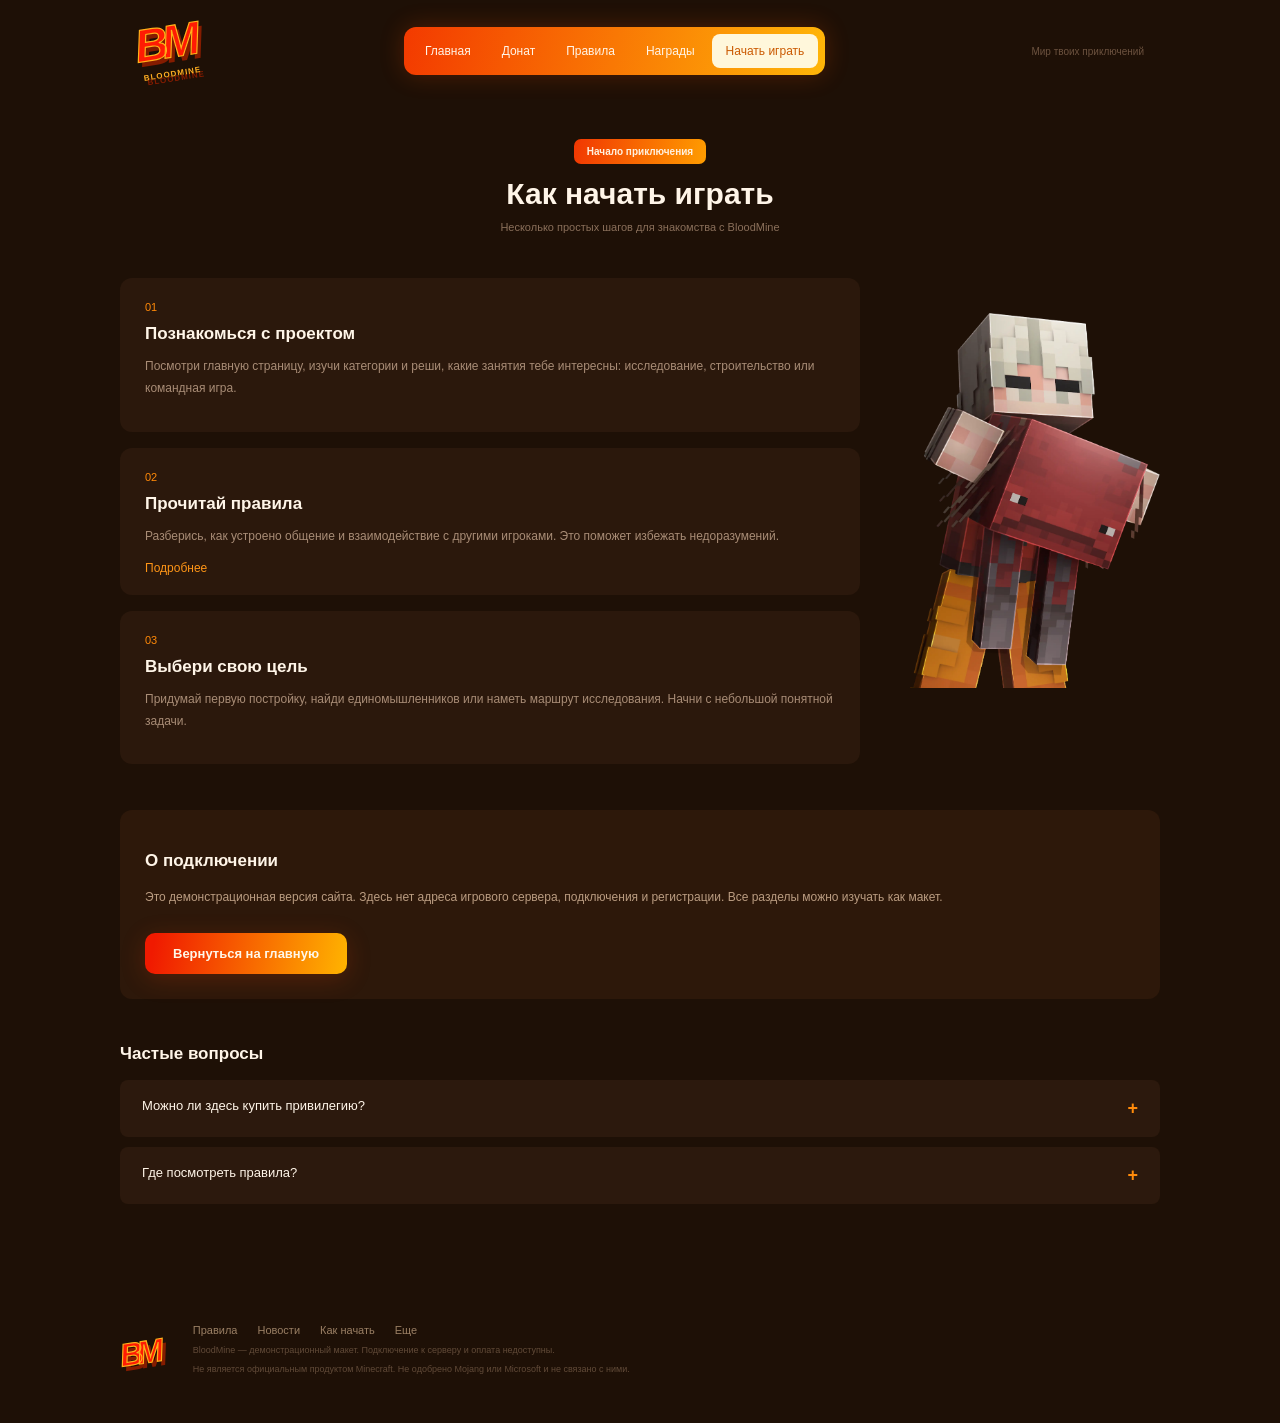
==== commit 4ad6a0c0: "Блок 4: оптимизация CSS и JS." ====
--- a/how-to-play.html
+++ b/how-to-play.html
@@ -5,7 +5,6 @@
   <title>Главная</title>
   <meta name="description" content="Лучший Minecraft сервер. Minecraft сервер, играть Minecraft, сервер Minecraft, лучший сервер.">
   <meta name="keywords" content="minecraft, сервер, сервер майнкрафт, майнкрафт сервер, лучший сервер, донат, minecraft сервер">
-  <script src="assets/js/catalog.js"></script>
   <script src="assets/js/widgets.js"></script>
   <link rel="stylesheet" href="assets/css/components.css">
   <link rel="stylesheet" href="assets/css/styles.css">
--- a/assets/css/components.css
+++ b/assets/css/components.css
@@ -1,6 +1,9 @@
 .container {
-    width: 960px;
+    max-width: 960px;
+    width: 100%;
     margin: 0 auto;
+    padding: 0 16px;
+    box-sizing: border-box;
 }
 
 .card {
@@ -10,19204 +13,4 @@
 .button {
     color: #fff;
     background: orange;
-}
-
-.inventory-slot-0 {
-    padding: 4px;
-    margin: 0px;
-    border: 1px solid #392414;
-    border-radius: 0px;
-    background-position: 0px 0px;
-}
-
-.inventory-slot-1 {
-    padding: 5px;
-    margin: 1px;
-    border: 1px solid #392414;
-    border-radius: 1px;
-    background-position: 1px 1px;
-}
-
-.inventory-slot-2 {
-    padding: 6px;
-    margin: 2px;
-    border: 1px solid #392414;
-    border-radius: 2px;
-    background-position: 2px 2px;
-}
-
-.inventory-slot-3 {
-    padding: 7px;
-    margin: 3px;
-    border: 1px solid #392414;
-    border-radius: 3px;
-    background-position: 3px 3px;
-}
-
-.inventory-slot-4 {
-    padding: 8px;
-    margin: 4px;
-    border: 1px solid #392414;
-    border-radius: 4px;
-    background-position: 4px 4px;
-}
-
-.inventory-slot-5 {
-    padding: 9px;
-    margin: 5px;
-    border: 1px solid #392414;
-    border-radius: 5px;
-    background-position: 5px 5px;
-}
-
-.inventory-slot-6 {
-    padding: 10px;
-    margin: 0px;
-    border: 1px solid #392414;
-    border-radius: 6px;
-    background-position: 6px 6px;
-}
-
-.inventory-slot-7 {
-    padding: 11px;
-    margin: 1px;
-    border: 1px solid #392414;
-    border-radius: 7px;
-    background-position: 7px 7px;
-}
-
-.inventory-slot-8 {
-    padding: 4px;
-    margin: 2px;
-    border: 1px solid #392414;
-    border-radius: 8px;
-    background-position: 8px 8px;
-}
-
-.inventory-slot-9 {
-    padding: 5px;
-    margin: 3px;
-    border: 1px solid #392414;
-    border-radius: 9px;
-    background-position: 9px 9px;
-}
-
-.inventory-slot-10 {
-    padding: 6px;
-    margin: 4px;
-    border: 1px solid #392414;
-    border-radius: 10px;
-    background-position: 10px 10px;
-}
-
-.inventory-slot-11 {
-    padding: 7px;
-    margin: 5px;
-    border: 1px solid #392414;
-    border-radius: 11px;
-    background-position: 11px 11px;
-}
-
-.inventory-slot-12 {
-    padding: 8px;
-    margin: 0px;
-    border: 1px solid #392414;
-    border-radius: 12px;
-    background-position: 12px 12px;
-}
-
-.inventory-slot-13 {
-    padding: 9px;
-    margin: 1px;
-    border: 1px solid #392414;
-    border-radius: 13px;
-    background-position: 13px 13px;
-}
-
-.inventory-slot-14 {
-    padding: 10px;
-    margin: 2px;
-    border: 1px solid #392414;
-    border-radius: 0px;
-    background-position: 14px 14px;
-}
-
-.inventory-slot-15 {
-    padding: 11px;
-    margin: 3px;
-    border: 1px solid #392414;
-    border-radius: 1px;
-    background-position: 15px 15px;
-}
-
-.inventory-slot-16 {
-    padding: 4px;
-    margin: 4px;
-    border: 1px solid #392414;
-    border-radius: 2px;
-    background-position: 16px 16px;
-}
-
-.inventory-slot-17 {
-    padding: 5px;
-    margin: 5px;
-    border: 1px solid #392414;
-    border-radius: 3px;
-    background-position: 17px 17px;
-}
-
-.inventory-slot-18 {
-    padding: 6px;
-    margin: 0px;
-    border: 1px solid #392414;
-    border-radius: 4px;
-    background-position: 18px 18px;
-}
-
-.inventory-slot-19 {
-    padding: 7px;
-    margin: 1px;
-    border: 1px solid #392414;
-    border-radius: 5px;
-    background-position: 19px 19px;
-}
-
-.inventory-slot-20 {
-    padding: 8px;
-    margin: 2px;
-    border: 1px solid #392414;
-    border-radius: 6px;
-    background-position: 20px 20px;
-}
-
-.inventory-slot-21 {
-    padding: 9px;
-    margin: 3px;
-    border: 1px solid #392414;
-    border-radius: 7px;
-    background-position: 21px 21px;
-}
-
-.inventory-slot-22 {
-    padding: 10px;
-    margin: 4px;
-    border: 1px solid #392414;
-    border-radius: 8px;
-    background-position: 22px 22px;
-}
-
-.inventory-slot-23 {
-    padding: 11px;
-    margin: 5px;
-    border: 1px solid #392414;
-    border-radius: 9px;
-    background-position: 23px 23px;
-}
-
-.inventory-slot-24 {
-    padding: 4px;
-    margin: 0px;
-    border: 1px solid #392414;
-    border-radius: 10px;
-    background-position: 24px 24px;
-}
-
-.inventory-slot-25 {
-    padding: 5px;
-    margin: 1px;
-    border: 1px solid #392414;
-    border-radius: 11px;
-    background-position: 25px 25px;
-}
-
-.inventory-slot-26 {
-    padding: 6px;
-    margin: 2px;
-    border: 1px solid #392414;
-    border-radius: 12px;
-    background-position: 26px 26px;
-}
-
-.inventory-slot-27 {
-    padding: 7px;
-    margin: 3px;
-    border: 1px solid #392414;
-    border-radius: 13px;
-    background-position: 27px 27px;
-}
-
-.inventory-slot-28 {
-    padding: 8px;
-    margin: 4px;
-    border: 1px solid #392414;
-    border-radius: 0px;
-    background-position: 28px 28px;
-}
-
-.inventory-slot-29 {
-    padding: 9px;
-    margin: 5px;
-    border: 1px solid #392414;
-    border-radius: 1px;
-    background-position: 29px 29px;
-}
-
-.inventory-slot-30 {
-    padding: 10px;
-    margin: 0px;
-    border: 1px solid #392414;
-    border-radius: 2px;
-    background-position: 30px 30px;
-}
-
-.inventory-slot-31 {
-    padding: 11px;
-    margin: 1px;
-    border: 1px solid #392414;
-    border-radius: 3px;
-    background-position: 31px 31px;
-}
-
-.inventory-slot-32 {
-    padding: 4px;
-    margin: 2px;
-    border: 1px solid #392414;
-    border-radius: 4px;
-    background-position: 32px 32px;
-}
-
-.inventory-slot-33 {
-    padding: 5px;
-    margin: 3px;
-    border: 1px solid #392414;
-    border-radius: 5px;
-    background-position: 33px 33px;
-}
-
-.inventory-slot-34 {
-    padding: 6px;
-    margin: 4px;
-    border: 1px solid #392414;
-    border-radius: 6px;
-    background-position: 34px 34px;
-}
-
-.inventory-slot-35 {
-    padding: 7px;
-    margin: 5px;
-    border: 1px solid #392414;
-    border-radius: 7px;
-    background-position: 35px 35px;
-}
-
-.inventory-slot-36 {
-    padding: 8px;
-    margin: 0px;
-    border: 1px solid #392414;
-    border-radius: 8px;
-    background-position: 36px 36px;
-}
-
-.inventory-slot-37 {
-    padding: 9px;
-    margin: 1px;
-    border: 1px solid #392414;
-    border-radius: 9px;
-    background-position: 37px 37px;
-}
-
-.inventory-slot-38 {
-    padding: 10px;
-    margin: 2px;
-    border: 1px solid #392414;
-    border-radius: 10px;
-    background-position: 38px 38px;
-}
-
-.inventory-slot-39 {
-    padding: 11px;
-    margin: 3px;
-    border: 1px solid #392414;
-    border-radius: 11px;
-    background-position: 39px 39px;
-}
-
-.inventory-slot-40 {
-    padding: 4px;
-    margin: 4px;
-    border: 1px solid #392414;
-    border-radius: 12px;
-    background-position: 40px 40px;
-}
-
-.inventory-slot-41 {
-    padding: 5px;
-    margin: 5px;
-    border: 1px solid #392414;
-    border-radius: 13px;
-    background-position: 41px 41px;
-}
-
-.inventory-slot-42 {
-    padding: 6px;
-    margin: 0px;
-    border: 1px solid #392414;
-    border-radius: 0px;
-    background-position: 42px 42px;
-}
-
-.inventory-slot-43 {
-    padding: 7px;
-    margin: 1px;
-    border: 1px solid #392414;
-    border-radius: 1px;
-    background-position: 43px 43px;
-}
-
-.inventory-slot-44 {
-    padding: 8px;
-    margin: 2px;
-    border: 1px solid #392414;
-    border-radius: 2px;
-    background-position: 44px 44px;
-}
-
-.inventory-slot-45 {
-    padding: 9px;
-    margin: 3px;
-    border: 1px solid #392414;
-    border-radius: 3px;
-    background-position: 45px 45px;
-}
-
-.inventory-slot-46 {
-    padding: 10px;
-    margin: 4px;
-    border: 1px solid #392414;
-    border-radius: 4px;
-    background-position: 46px 46px;
-}
-
-.inventory-slot-47 {
-    padding: 11px;
-    margin: 5px;
-    border: 1px solid #392414;
-    border-radius: 5px;
-    background-position: 47px 47px;
-}
-
-.inventory-slot-48 {
-    padding: 4px;
-    margin: 0px;
-    border: 1px solid #392414;
-    border-radius: 6px;
-    background-position: 48px 48px;
-}
-
-.inventory-slot-49 {
-    padding: 5px;
-    margin: 1px;
-    border: 1px solid #392414;
-    border-radius: 7px;
-    background-position: 49px 49px;
-}
-
-.inventory-slot-50 {
-    padding: 6px;
-    margin: 2px;
-    border: 1px solid #392414;
-    border-radius: 8px;
-    background-position: 50px 50px;
-}
-
-.inventory-slot-51 {
-    padding: 7px;
-    margin: 3px;
-    border: 1px solid #392414;
-    border-radius: 9px;
-    background-position: 51px 51px;
-}
-
-.inventory-slot-52 {
-    padding: 8px;
-    margin: 4px;
-    border: 1px solid #392414;
-    border-radius: 10px;
-    background-position: 52px 52px;
-}
-
-.inventory-slot-53 {
-    padding: 9px;
-    margin: 5px;
-    border: 1px solid #392414;
-    border-radius: 11px;
-    background-position: 53px 53px;
-}
-
-.inventory-slot-54 {
-    padding: 10px;
-    margin: 0px;
-    border: 1px solid #392414;
-    border-radius: 12px;
-    background-position: 54px 54px;
-}
-
-.inventory-slot-55 {
-    padding: 11px;
-    margin: 1px;
-    border: 1px solid #392414;
-    border-radius: 13px;
-    background-position: 55px 55px;
-}
-
-.inventory-slot-56 {
-    padding: 4px;
-    margin: 2px;
-    border: 1px solid #392414;
-    border-radius: 0px;
-    background-position: 56px 56px;
-}
-
-.inventory-slot-57 {
-    padding: 5px;
-    margin: 3px;
-    border: 1px solid #392414;
-    border-radius: 1px;
-    background-position: 57px 57px;
-}
-
-.inventory-slot-58 {
-    padding: 6px;
-    margin: 4px;
-    border: 1px solid #392414;
-    border-radius: 2px;
-    background-position: 58px 58px;
-}
-
-.inventory-slot-59 {
-    padding: 7px;
-    margin: 5px;
-    border: 1px solid #392414;
-    border-radius: 3px;
-    background-position: 59px 59px;
-}
-
-.inventory-slot-60 {
-    padding: 8px;
-    margin: 0px;
-    border: 1px solid #392414;
-    border-radius: 4px;
-    background-position: 60px 60px;
-}
-
-.inventory-slot-61 {
-    padding: 9px;
-    margin: 1px;
-    border: 1px solid #392414;
-    border-radius: 5px;
-    background-position: 61px 61px;
-}
-
-.inventory-slot-62 {
-    padding: 10px;
-    margin: 2px;
-    border: 1px solid #392414;
-    border-radius: 6px;
-    background-position: 62px 62px;
-}
-
-.inventory-slot-63 {
-    padding: 11px;
-    margin: 3px;
-    border: 1px solid #392414;
-    border-radius: 7px;
-    background-position: 63px 63px;
-}
-
-.inventory-slot-64 {
-    padding: 4px;
-    margin: 4px;
-    border: 1px solid #392414;
-    border-radius: 8px;
-    background-position: 64px 64px;
-}
-
-.inventory-slot-65 {
-    padding: 5px;
-    margin: 5px;
-    border: 1px solid #392414;
-    border-radius: 9px;
-    background-position: 65px 65px;
-}
-
-.inventory-slot-66 {
-    padding: 6px;
-    margin: 0px;
-    border: 1px solid #392414;
-    border-radius: 10px;
-    background-position: 66px 66px;
-}
-
-.inventory-slot-67 {
-    padding: 7px;
-    margin: 1px;
-    border: 1px solid #392414;
-    border-radius: 11px;
-    background-position: 67px 67px;
-}
-
-.inventory-slot-68 {
-    padding: 8px;
-    margin: 2px;
-    border: 1px solid #392414;
-    border-radius: 12px;
-    background-position: 68px 68px;
-}
-
-.inventory-slot-69 {
-    padding: 9px;
-    margin: 3px;
-    border: 1px solid #392414;
-    border-radius: 13px;
-    background-position: 69px 69px;
-}
-
-.inventory-slot-70 {
-    padding: 10px;
-    margin: 4px;
-    border: 1px solid #392414;
-    border-radius: 0px;
-    background-position: 70px 70px;
-}
-
-.inventory-slot-71 {
-    padding: 11px;
-    margin: 5px;
-    border: 1px solid #392414;
-    border-radius: 1px;
-    background-position: 71px 71px;
-}
-
-.inventory-slot-72 {
-    padding: 4px;
-    margin: 0px;
-    border: 1px solid #392414;
-    border-radius: 2px;
-    background-position: 72px 72px;
-}
-
-.inventory-slot-73 {
-    padding: 5px;
-    margin: 1px;
-    border: 1px solid #392414;
-    border-radius: 3px;
-    background-position: 73px 73px;
-}
-
-.inventory-slot-74 {
-    padding: 6px;
-    margin: 2px;
-    border: 1px solid #392414;
-    border-radius: 4px;
-    background-position: 74px 74px;
-}
-
-.inventory-slot-75 {
-    padding: 7px;
-    margin: 3px;
-    border: 1px solid #392414;
-    border-radius: 5px;
-    background-position: 75px 75px;
-}
-
-.inventory-slot-76 {
-    padding: 8px;
-    margin: 4px;
-    border: 1px solid #392414;
-    border-radius: 6px;
-    background-position: 76px 76px;
-}
-
-.inventory-slot-77 {
-    padding: 9px;
-    margin: 5px;
-    border: 1px solid #392414;
-    border-radius: 7px;
-    background-position: 77px 77px;
-}
-
-.inventory-slot-78 {
-    padding: 10px;
-    margin: 0px;
-    border: 1px solid #392414;
-    border-radius: 8px;
-    background-position: 78px 78px;
-}
-
-.inventory-slot-79 {
-    padding: 11px;
-    margin: 1px;
-    border: 1px solid #392414;
-    border-radius: 9px;
-    background-position: 79px 79px;
-}
-
-.inventory-slot-80 {
-    padding: 4px;
-    margin: 2px;
-    border: 1px solid #392414;
-    border-radius: 10px;
-    background-position: 80px 0px;
-}
-
-.inventory-slot-81 {
-    padding: 5px;
-    margin: 3px;
-    border: 1px solid #392414;
-    border-radius: 11px;
-    background-position: 81px 1px;
-}
-
-.inventory-slot-82 {
-    padding: 6px;
-    margin: 4px;
-    border: 1px solid #392414;
-    border-radius: 12px;
-    background-position: 82px 2px;
-}
-
-.inventory-slot-83 {
-    padding: 7px;
-    margin: 5px;
-    border: 1px solid #392414;
-    border-radius: 13px;
-    background-position: 83px 3px;
-}
-
-.inventory-slot-84 {
-    padding: 8px;
-    margin: 0px;
-    border: 1px solid #392414;
-    border-radius: 0px;
-    background-position: 84px 4px;
-}
-
-.inventory-slot-85 {
-    padding: 9px;
-    margin: 1px;
-    border: 1px solid #392414;
-    border-radius: 1px;
-    background-position: 85px 5px;
-}
-
-.inventory-slot-86 {
-    padding: 10px;
-    margin: 2px;
-    border: 1px solid #392414;
-    border-radius: 2px;
-    background-position: 86px 6px;
-}
-
-.inventory-slot-87 {
-    padding: 11px;
-    margin: 3px;
-    border: 1px solid #392414;
-    border-radius: 3px;
-    background-position: 87px 7px;
-}
-
-.inventory-slot-88 {
-    padding: 4px;
-    margin: 4px;
-    border: 1px solid #392414;
-    border-radius: 4px;
-    background-position: 88px 8px;
-}
-
-.inventory-slot-89 {
-    padding: 5px;
-    margin: 5px;
-    border: 1px solid #392414;
-    border-radius: 5px;
-    background-position: 89px 9px;
-}
-
-.inventory-slot-90 {
-    padding: 6px;
-    margin: 0px;
-    border: 1px solid #392414;
-    border-radius: 6px;
-    background-position: 90px 10px;
-}
-
-.inventory-slot-91 {
-    padding: 7px;
-    margin: 1px;
-    border: 1px solid #392414;
-    border-radius: 7px;
-    background-position: 91px 11px;
-}
-
-.inventory-slot-92 {
-    padding: 8px;
-    margin: 2px;
-    border: 1px solid #392414;
-    border-radius: 8px;
-    background-position: 92px 12px;
-}
-
-.inventory-slot-93 {
-    padding: 9px;
-    margin: 3px;
-    border: 1px solid #392414;
-    border-radius: 9px;
-    background-position: 93px 13px;
-}
-
-.inventory-slot-94 {
-    padding: 10px;
-    margin: 4px;
-    border: 1px solid #392414;
-    border-radius: 10px;
-    background-position: 94px 14px;
-}
-
-.inventory-slot-95 {
-    padding: 11px;
-    margin: 5px;
-    border: 1px solid #392414;
-    border-radius: 11px;
-    background-position: 95px 15px;
-}
-
-.inventory-slot-96 {
-    padding: 4px;
-    margin: 0px;
-    border: 1px solid #392414;
-    border-radius: 12px;
-    background-position: 96px 16px;
-}
-
-.inventory-slot-97 {
-    padding: 5px;
-    margin: 1px;
-    border: 1px solid #392414;
-    border-radius: 13px;
-    background-position: 97px 17px;
-}
-
-.inventory-slot-98 {
-    padding: 6px;
-    margin: 2px;
-    border: 1px solid #392414;
-    border-radius: 0px;
-    background-position: 98px 18px;
-}
-
-.inventory-slot-99 {
-    padding: 7px;
-    margin: 3px;
-    border: 1px solid #392414;
-    border-radius: 1px;
-    background-position: 99px 19px;
-}
-
-.inventory-slot-100 {
-    padding: 8px;
-    margin: 4px;
-    border: 1px solid #392414;
-    border-radius: 2px;
-    background-position: 100px 20px;
-}
-
-.inventory-slot-101 {
-    padding: 9px;
-    margin: 5px;
-    border: 1px solid #392414;
-    border-radius: 3px;
-    background-position: 101px 21px;
-}
-
-.inventory-slot-102 {
-    padding: 10px;
-    margin: 0px;
-    border: 1px solid #392414;
-    border-radius: 4px;
-    background-position: 102px 22px;
-}
-
-.inventory-slot-103 {
-    padding: 11px;
-    margin: 1px;
-    border: 1px solid #392414;
-    border-radius: 5px;
-    background-position: 103px 23px;
-}
-
-.inventory-slot-104 {
-    padding: 4px;
-    margin: 2px;
-    border: 1px solid #392414;
-    border-radius: 6px;
-    background-position: 104px 24px;
-}
-
-.inventory-slot-105 {
-    padding: 5px;
-    margin: 3px;
-    border: 1px solid #392414;
-    border-radius: 7px;
-    background-position: 105px 25px;
-}
-
-.inventory-slot-106 {
-    padding: 6px;
-    margin: 4px;
-    border: 1px solid #392414;
-    border-radius: 8px;
-    background-position: 106px 26px;
-}
-
-.inventory-slot-107 {
-    padding: 7px;
-    margin: 5px;
-    border: 1px solid #392414;
-    border-radius: 9px;
-    background-position: 107px 27px;
-}
-
-.inventory-slot-108 {
-    padding: 8px;
-    margin: 0px;
-    border: 1px solid #392414;
-    border-radius: 10px;
-    background-position: 108px 28px;
-}
-
-.inventory-slot-109 {
-    padding: 9px;
-    margin: 1px;
-    border: 1px solid #392414;
-    border-radius: 11px;
-    background-position: 109px 29px;
-}
-
-.inventory-slot-110 {
-    padding: 10px;
-    margin: 2px;
-    border: 1px solid #392414;
-    border-radius: 12px;
-    background-position: 110px 30px;
-}
-
-.inventory-slot-111 {
-    padding: 11px;
-    margin: 3px;
-    border: 1px solid #392414;
-    border-radius: 13px;
-    background-position: 111px 31px;
-}
-
-.inventory-slot-112 {
-    padding: 4px;
-    margin: 4px;
-    border: 1px solid #392414;
-    border-radius: 0px;
-    background-position: 112px 32px;
-}
-
-.inventory-slot-113 {
-    padding: 5px;
-    margin: 5px;
-    border: 1px solid #392414;
-    border-radius: 1px;
-    background-position: 113px 33px;
-}
-
-.inventory-slot-114 {
-    padding: 6px;
-    margin: 0px;
-    border: 1px solid #392414;
-    border-radius: 2px;
-    background-position: 114px 34px;
-}
-
-.inventory-slot-115 {
-    padding: 7px;
-    margin: 1px;
-    border: 1px solid #392414;
-    border-radius: 3px;
-    background-position: 115px 35px;
-}
-
-.inventory-slot-116 {
-    padding: 8px;
-    margin: 2px;
-    border: 1px solid #392414;
-    border-radius: 4px;
-    background-position: 116px 36px;
-}
-
-.inventory-slot-117 {
-    padding: 9px;
-    margin: 3px;
-    border: 1px solid #392414;
-    border-radius: 5px;
-    background-position: 117px 37px;
-}
-
-.inventory-slot-118 {
-    padding: 10px;
-    margin: 4px;
-    border: 1px solid #392414;
-    border-radius: 6px;
-    background-position: 118px 38px;
-}
-
-.inventory-slot-119 {
-    padding: 11px;
-    margin: 5px;
-    border: 1px solid #392414;
-    border-radius: 7px;
-    background-position: 119px 39px;
-}
-
-.inventory-slot-120 {
-    padding: 4px;
-    margin: 0px;
-    border: 1px solid #392414;
-    border-radius: 8px;
-    background-position: 0px 40px;
-}
-
-.inventory-slot-121 {
-    padding: 5px;
-    margin: 1px;
-    border: 1px solid #392414;
-    border-radius: 9px;
-    background-position: 1px 41px;
-}
-
-.inventory-slot-122 {
-    padding: 6px;
-    margin: 2px;
-    border: 1px solid #392414;
-    border-radius: 10px;
-    background-position: 2px 42px;
-}
-
-.inventory-slot-123 {
-    padding: 7px;
-    margin: 3px;
-    border: 1px solid #392414;
-    border-radius: 11px;
-    background-position: 3px 43px;
-}
-
-.inventory-slot-124 {
-    padding: 8px;
-    margin: 4px;
-    border: 1px solid #392414;
-    border-radius: 12px;
-    background-position: 4px 44px;
-}
-
-.inventory-slot-125 {
-    padding: 9px;
-    margin: 5px;
-    border: 1px solid #392414;
-    border-radius: 13px;
-    background-position: 5px 45px;
-}
-
-.inventory-slot-126 {
-    padding: 10px;
-    margin: 0px;
-    border: 1px solid #392414;
-    border-radius: 0px;
-    background-position: 6px 46px;
-}
-
-.inventory-slot-127 {
-    padding: 11px;
-    margin: 1px;
-    border: 1px solid #392414;
-    border-radius: 1px;
-    background-position: 7px 47px;
-}
-
-.inventory-slot-128 {
-    padding: 4px;
-    margin: 2px;
-    border: 1px solid #392414;
-    border-radius: 2px;
-    background-position: 8px 48px;
-}
-
-.inventory-slot-129 {
-    padding: 5px;
-    margin: 3px;
-    border: 1px solid #392414;
-    border-radius: 3px;
-    background-position: 9px 49px;
-}
-
-.inventory-slot-130 {
-    padding: 6px;
-    margin: 4px;
-    border: 1px solid #392414;
-    border-radius: 4px;
-    background-position: 10px 50px;
-}
-
-.inventory-slot-131 {
-    padding: 7px;
-    margin: 5px;
-    border: 1px solid #392414;
-    border-radius: 5px;
-    background-position: 11px 51px;
-}
-
-.inventory-slot-132 {
-    padding: 8px;
-    margin: 0px;
-    border: 1px solid #392414;
-    border-radius: 6px;
-    background-position: 12px 52px;
-}
-
-.inventory-slot-133 {
-    padding: 9px;
-    margin: 1px;
-    border: 1px solid #392414;
-    border-radius: 7px;
-    background-position: 13px 53px;
-}
-
-.inventory-slot-134 {
-    padding: 10px;
-    margin: 2px;
-    border: 1px solid #392414;
-    border-radius: 8px;
-    background-position: 14px 54px;
-}
-
-.inventory-slot-135 {
-    padding: 11px;
-    margin: 3px;
-    border: 1px solid #392414;
-    border-radius: 9px;
-    background-position: 15px 55px;
-}
-
-.inventory-slot-136 {
-    padding: 4px;
-    margin: 4px;
-    border: 1px solid #392414;
-    border-radius: 10px;
-    background-position: 16px 56px;
-}
-
-.inventory-slot-137 {
-    padding: 5px;
-    margin: 5px;
-    border: 1px solid #392414;
-    border-radius: 11px;
-    background-position: 17px 57px;
-}
-
-.inventory-slot-138 {
-    padding: 6px;
-    margin: 0px;
-    border: 1px solid #392414;
-    border-radius: 12px;
-    background-position: 18px 58px;
-}
-
-.inventory-slot-139 {
-    padding: 7px;
-    margin: 1px;
-    border: 1px solid #392414;
-    border-radius: 13px;
-    background-position: 19px 59px;
-}
-
-.inventory-slot-140 {
-    padding: 8px;
-    margin: 2px;
-    border: 1px solid #392414;
-    border-radius: 0px;
-    background-position: 20px 60px;
-}
-
-.inventory-slot-141 {
-    padding: 9px;
-    margin: 3px;
-    border: 1px solid #392414;
-    border-radius: 1px;
-    background-position: 21px 61px;
-}
-
-.inventory-slot-142 {
-    padding: 10px;
-    margin: 4px;
-    border: 1px solid #392414;
-    border-radius: 2px;
-    background-position: 22px 62px;
-}
-
-.inventory-slot-143 {
-    padding: 11px;
-    margin: 5px;
-    border: 1px solid #392414;
-    border-radius: 3px;
-    background-position: 23px 63px;
-}
-
-.inventory-slot-144 {
-    padding: 4px;
-    margin: 0px;
-    border: 1px solid #392414;
-    border-radius: 4px;
-    background-position: 24px 64px;
-}
-
-.inventory-slot-145 {
-    padding: 5px;
-    margin: 1px;
-    border: 1px solid #392414;
-    border-radius: 5px;
-    background-position: 25px 65px;
-}
-
-.inventory-slot-146 {
-    padding: 6px;
-    margin: 2px;
-    border: 1px solid #392414;
-    border-radius: 6px;
-    background-position: 26px 66px;
-}
-
-.inventory-slot-147 {
-    padding: 7px;
-    margin: 3px;
-    border: 1px solid #392414;
-    border-radius: 7px;
-    background-position: 27px 67px;
-}
-
-.inventory-slot-148 {
-    padding: 8px;
-    margin: 4px;
-    border: 1px solid #392414;
-    border-radius: 8px;
-    background-position: 28px 68px;
-}
-
-.inventory-slot-149 {
-    padding: 9px;
-    margin: 5px;
-    border: 1px solid #392414;
-    border-radius: 9px;
-    background-position: 29px 69px;
-}
-
-.inventory-slot-150 {
-    padding: 10px;
-    margin: 0px;
-    border: 1px solid #392414;
-    border-radius: 10px;
-    background-position: 30px 70px;
-}
-
-.inventory-slot-151 {
-    padding: 11px;
-    margin: 1px;
-    border: 1px solid #392414;
-    border-radius: 11px;
-    background-position: 31px 71px;
-}
-
-.inventory-slot-152 {
-    padding: 4px;
-    margin: 2px;
-    border: 1px solid #392414;
-    border-radius: 12px;
-    background-position: 32px 72px;
-}
-
-.inventory-slot-153 {
-    padding: 5px;
-    margin: 3px;
-    border: 1px solid #392414;
-    border-radius: 13px;
-    background-position: 33px 73px;
-}
-
-.inventory-slot-154 {
-    padding: 6px;
-    margin: 4px;
-    border: 1px solid #392414;
-    border-radius: 0px;
-    background-position: 34px 74px;
-}
-
-.inventory-slot-155 {
-    padding: 7px;
-    margin: 5px;
-    border: 1px solid #392414;
-    border-radius: 1px;
-    background-position: 35px 75px;
-}
-
-.inventory-slot-156 {
-    padding: 8px;
-    margin: 0px;
-    border: 1px solid #392414;
-    border-radius: 2px;
-    background-position: 36px 76px;
-}
-
-.inventory-slot-157 {
-    padding: 9px;
-    margin: 1px;
-    border: 1px solid #392414;
-    border-radius: 3px;
-    background-position: 37px 77px;
-}
-
-.inventory-slot-158 {
-    padding: 10px;
-    margin: 2px;
-    border: 1px solid #392414;
-    border-radius: 4px;
-    background-position: 38px 78px;
-}
-
-.inventory-slot-159 {
-    padding: 11px;
-    margin: 3px;
-    border: 1px solid #392414;
-    border-radius: 5px;
-    background-position: 39px 79px;
-}
-
-.inventory-slot-160 {
-    padding: 4px;
-    margin: 4px;
-    border: 1px solid #392414;
-    border-radius: 6px;
-    background-position: 40px 0px;
-}
-
-.inventory-slot-161 {
-    padding: 5px;
-    margin: 5px;
-    border: 1px solid #392414;
-    border-radius: 7px;
-    background-position: 41px 1px;
-}
-
-.inventory-slot-162 {
-    padding: 6px;
-    margin: 0px;
-    border: 1px solid #392414;
-    border-radius: 8px;
-    background-position: 42px 2px;
-}
-
-.inventory-slot-163 {
-    padding: 7px;
-    margin: 1px;
-    border: 1px solid #392414;
-    border-radius: 9px;
-    background-position: 43px 3px;
-}
-
-.inventory-slot-164 {
-    padding: 8px;
-    margin: 2px;
-    border: 1px solid #392414;
-    border-radius: 10px;
-    background-position: 44px 4px;
-}
-
-.inventory-slot-165 {
-    padding: 9px;
-    margin: 3px;
-    border: 1px solid #392414;
-    border-radius: 11px;
-    background-position: 45px 5px;
-}
-
-.inventory-slot-166 {
-    padding: 10px;
-    margin: 4px;
-    border: 1px solid #392414;
-    border-radius: 12px;
-    background-position: 46px 6px;
-}
-
-.inventory-slot-167 {
-    padding: 11px;
-    margin: 5px;
-    border: 1px solid #392414;
-    border-radius: 13px;
-    background-position: 47px 7px;
-}
-
-.inventory-slot-168 {
-    padding: 4px;
-    margin: 0px;
-    border: 1px solid #392414;
-    border-radius: 0px;
-    background-position: 48px 8px;
-}
-
-.inventory-slot-169 {
-    padding: 5px;
-    margin: 1px;
-    border: 1px solid #392414;
-    border-radius: 1px;
-    background-position: 49px 9px;
-}
-
-.inventory-slot-170 {
-    padding: 6px;
-    margin: 2px;
-    border: 1px solid #392414;
-    border-radius: 2px;
-    background-position: 50px 10px;
-}
-
-.inventory-slot-171 {
-    padding: 7px;
-    margin: 3px;
-    border: 1px solid #392414;
-    border-radius: 3px;
-    background-position: 51px 11px;
-}
-
-.inventory-slot-172 {
-    padding: 8px;
-    margin: 4px;
-    border: 1px solid #392414;
-    border-radius: 4px;
-    background-position: 52px 12px;
-}
-
-.inventory-slot-173 {
-    padding: 9px;
-    margin: 5px;
-    border: 1px solid #392414;
-    border-radius: 5px;
-    background-position: 53px 13px;
-}
-
-.inventory-slot-174 {
-    padding: 10px;
-    margin: 0px;
-    border: 1px solid #392414;
-    border-radius: 6px;
-    background-position: 54px 14px;
-}
-
-.inventory-slot-175 {
-    padding: 11px;
-    margin: 1px;
-    border: 1px solid #392414;
-    border-radius: 7px;
-    background-position: 55px 15px;
-}
-
-.inventory-slot-176 {
-    padding: 4px;
-    margin: 2px;
-    border: 1px solid #392414;
-    border-radius: 8px;
-    background-position: 56px 16px;
-}
-
-.inventory-slot-177 {
-    padding: 5px;
-    margin: 3px;
-    border: 1px solid #392414;
-    border-radius: 9px;
-    background-position: 57px 17px;
-}
-
-.inventory-slot-178 {
-    padding: 6px;
-    margin: 4px;
-    border: 1px solid #392414;
-    border-radius: 10px;
-    background-position: 58px 18px;
-}
-
-.inventory-slot-179 {
-    padding: 7px;
-    margin: 5px;
-    border: 1px solid #392414;
-    border-radius: 11px;
-    background-position: 59px 19px;
-}
-
-.inventory-slot-180 {
-    padding: 8px;
-    margin: 0px;
-    border: 1px solid #392414;
-    border-radius: 12px;
-    background-position: 60px 20px;
-}
-
-.inventory-slot-181 {
-    padding: 9px;
-    margin: 1px;
-    border: 1px solid #392414;
-    border-radius: 13px;
-    background-position: 61px 21px;
-}
-
-.inventory-slot-182 {
-    padding: 10px;
-    margin: 2px;
-    border: 1px solid #392414;
-    border-radius: 0px;
-    background-position: 62px 22px;
-}
-
-.inventory-slot-183 {
-    padding: 11px;
-    margin: 3px;
-    border: 1px solid #392414;
-    border-radius: 1px;
-    background-position: 63px 23px;
-}
-
-.inventory-slot-184 {
-    padding: 4px;
-    margin: 4px;
-    border: 1px solid #392414;
-    border-radius: 2px;
-    background-position: 64px 24px;
-}
-
-.inventory-slot-185 {
-    padding: 5px;
-    margin: 5px;
-    border: 1px solid #392414;
-    border-radius: 3px;
-    background-position: 65px 25px;
-}
-
-.inventory-slot-186 {
-    padding: 6px;
-    margin: 0px;
-    border: 1px solid #392414;
-    border-radius: 4px;
-    background-position: 66px 26px;
-}
-
-.inventory-slot-187 {
-    padding: 7px;
-    margin: 1px;
-    border: 1px solid #392414;
-    border-radius: 5px;
-    background-position: 67px 27px;
-}
-
-.inventory-slot-188 {
-    padding: 8px;
-    margin: 2px;
-    border: 1px solid #392414;
-    border-radius: 6px;
-    background-position: 68px 28px;
-}
-
-.inventory-slot-189 {
-    padding: 9px;
-    margin: 3px;
-    border: 1px solid #392414;
-    border-radius: 7px;
-    background-position: 69px 29px;
-}
-
-.inventory-slot-190 {
-    padding: 10px;
-    margin: 4px;
-    border: 1px solid #392414;
-    border-radius: 8px;
-    background-position: 70px 30px;
-}
-
-.inventory-slot-191 {
-    padding: 11px;
-    margin: 5px;
-    border: 1px solid #392414;
-    border-radius: 9px;
-    background-position: 71px 31px;
-}
-
-.inventory-slot-192 {
-    padding: 4px;
-    margin: 0px;
-    border: 1px solid #392414;
-    border-radius: 10px;
-    background-position: 72px 32px;
-}
-
-.inventory-slot-193 {
-    padding: 5px;
-    margin: 1px;
-    border: 1px solid #392414;
-    border-radius: 11px;
-    background-position: 73px 33px;
-}
-
-.inventory-slot-194 {
-    padding: 6px;
-    margin: 2px;
-    border: 1px solid #392414;
-    border-radius: 12px;
-    background-position: 74px 34px;
-}
-
-.inventory-slot-195 {
-    padding: 7px;
-    margin: 3px;
-    border: 1px solid #392414;
-    border-radius: 13px;
-    background-position: 75px 35px;
-}
-
-.inventory-slot-196 {
-    padding: 8px;
-    margin: 4px;
-    border: 1px solid #392414;
-    border-radius: 0px;
-    background-position: 76px 36px;
-}
-
-.inventory-slot-197 {
-    padding: 9px;
-    margin: 5px;
-    border: 1px solid #392414;
-    border-radius: 1px;
-    background-position: 77px 37px;
-}
-
-.inventory-slot-198 {
-    padding: 10px;
-    margin: 0px;
-    border: 1px solid #392414;
-    border-radius: 2px;
-    background-position: 78px 38px;
-}
-
-.inventory-slot-199 {
-    padding: 11px;
-    margin: 1px;
-    border: 1px solid #392414;
-    border-radius: 3px;
-    background-position: 79px 39px;
-}
-
-.inventory-slot-200 {
-    padding: 4px;
-    margin: 2px;
-    border: 1px solid #392414;
-    border-radius: 4px;
-    background-position: 80px 40px;
-}
-
-.inventory-slot-201 {
-    padding: 5px;
-    margin: 3px;
-    border: 1px solid #392414;
-    border-radius: 5px;
-    background-position: 81px 41px;
-}
-
-.inventory-slot-202 {
-    padding: 6px;
-    margin: 4px;
-    border: 1px solid #392414;
-    border-radius: 6px;
-    background-position: 82px 42px;
-}
-
-.inventory-slot-203 {
-    padding: 7px;
-    margin: 5px;
-    border: 1px solid #392414;
-    border-radius: 7px;
-    background-position: 83px 43px;
-}
-
-.inventory-slot-204 {
-    padding: 8px;
-    margin: 0px;
-    border: 1px solid #392414;
-    border-radius: 8px;
-    background-position: 84px 44px;
-}
-
-.inventory-slot-205 {
-    padding: 9px;
-    margin: 1px;
-    border: 1px solid #392414;
-    border-radius: 9px;
-    background-position: 85px 45px;
-}
-
-.inventory-slot-206 {
-    padding: 10px;
-    margin: 2px;
-    border: 1px solid #392414;
-    border-radius: 10px;
-    background-position: 86px 46px;
-}
-
-.inventory-slot-207 {
-    padding: 11px;
-    margin: 3px;
-    border: 1px solid #392414;
-    border-radius: 11px;
-    background-position: 87px 47px;
-}
-
-.inventory-slot-208 {
-    padding: 4px;
-    margin: 4px;
-    border: 1px solid #392414;
-    border-radius: 12px;
-    background-position: 88px 48px;
-}
-
-.inventory-slot-209 {
-    padding: 5px;
-    margin: 5px;
-    border: 1px solid #392414;
-    border-radius: 13px;
-    background-position: 89px 49px;
-}
-
-.inventory-slot-210 {
-    padding: 6px;
-    margin: 0px;
-    border: 1px solid #392414;
-    border-radius: 0px;
-    background-position: 90px 50px;
-}
-
-.inventory-slot-211 {
-    padding: 7px;
-    margin: 1px;
-    border: 1px solid #392414;
-    border-radius: 1px;
-    background-position: 91px 51px;
-}
-
-.inventory-slot-212 {
-    padding: 8px;
-    margin: 2px;
-    border: 1px solid #392414;
-    border-radius: 2px;
-    background-position: 92px 52px;
-}
-
-.inventory-slot-213 {
-    padding: 9px;
-    margin: 3px;
-    border: 1px solid #392414;
-    border-radius: 3px;
-    background-position: 93px 53px;
-}
-
-.inventory-slot-214 {
-    padding: 10px;
-    margin: 4px;
-    border: 1px solid #392414;
-    border-radius: 4px;
-    background-position: 94px 54px;
-}
-
-.inventory-slot-215 {
-    padding: 11px;
-    margin: 5px;
-    border: 1px solid #392414;
-    border-radius: 5px;
-    background-position: 95px 55px;
-}
-
-.inventory-slot-216 {
-    padding: 4px;
-    margin: 0px;
-    border: 1px solid #392414;
-    border-radius: 6px;
-    background-position: 96px 56px;
-}
-
-.inventory-slot-217 {
-    padding: 5px;
-    margin: 1px;
-    border: 1px solid #392414;
-    border-radius: 7px;
-    background-position: 97px 57px;
-}
-
-.inventory-slot-218 {
-    padding: 6px;
-    margin: 2px;
-    border: 1px solid #392414;
-    border-radius: 8px;
-    background-position: 98px 58px;
-}
-
-.inventory-slot-219 {
-    padding: 7px;
-    margin: 3px;
-    border: 1px solid #392414;
-    border-radius: 9px;
-    background-position: 99px 59px;
-}
-
-.inventory-slot-220 {
-    padding: 8px;
-    margin: 4px;
-    border: 1px solid #392414;
-    border-radius: 10px;
-    background-position: 100px 60px;
-}
-
-.inventory-slot-221 {
-    padding: 9px;
-    margin: 5px;
-    border: 1px solid #392414;
-    border-radius: 11px;
-    background-position: 101px 61px;
-}
-
-.inventory-slot-222 {
-    padding: 10px;
-    margin: 0px;
-    border: 1px solid #392414;
-    border-radius: 12px;
-    background-position: 102px 62px;
-}
-
-.inventory-slot-223 {
-    padding: 11px;
-    margin: 1px;
-    border: 1px solid #392414;
-    border-radius: 13px;
-    background-position: 103px 63px;
-}
-
-.inventory-slot-224 {
-    padding: 4px;
-    margin: 2px;
-    border: 1px solid #392414;
-    border-radius: 0px;
-    background-position: 104px 64px;
-}
-
-.inventory-slot-225 {
-    padding: 5px;
-    margin: 3px;
-    border: 1px solid #392414;
-    border-radius: 1px;
-    background-position: 105px 65px;
-}
-
-.inventory-slot-226 {
-    padding: 6px;
-    margin: 4px;
-    border: 1px solid #392414;
-    border-radius: 2px;
-    background-position: 106px 66px;
-}
-
-.inventory-slot-227 {
-    padding: 7px;
-    margin: 5px;
-    border: 1px solid #392414;
-    border-radius: 3px;
-    background-position: 107px 67px;
-}
-
-.inventory-slot-228 {
-    padding: 8px;
-    margin: 0px;
-    border: 1px solid #392414;
-    border-radius: 4px;
-    background-position: 108px 68px;
-}
-
-.inventory-slot-229 {
-    padding: 9px;
-    margin: 1px;
-    border: 1px solid #392414;
-    border-radius: 5px;
-    background-position: 109px 69px;
-}
-
-.inventory-slot-230 {
-    padding: 10px;
-    margin: 2px;
-    border: 1px solid #392414;
-    border-radius: 6px;
-    background-position: 110px 70px;
-}
-
-.inventory-slot-231 {
-    padding: 11px;
-    margin: 3px;
-    border: 1px solid #392414;
-    border-radius: 7px;
-    background-position: 111px 71px;
-}
-
-.inventory-slot-232 {
-    padding: 4px;
-    margin: 4px;
-    border: 1px solid #392414;
-    border-radius: 8px;
-    background-position: 112px 72px;
-}
-
-.inventory-slot-233 {
-    padding: 5px;
-    margin: 5px;
-    border: 1px solid #392414;
-    border-radius: 9px;
-    background-position: 113px 73px;
-}
-
-.inventory-slot-234 {
-    padding: 6px;
-    margin: 0px;
-    border: 1px solid #392414;
-    border-radius: 10px;
-    background-position: 114px 74px;
-}
-
-.inventory-slot-235 {
-    padding: 7px;
-    margin: 1px;
-    border: 1px solid #392414;
-    border-radius: 11px;
-    background-position: 115px 75px;
-}
-
-.inventory-slot-236 {
-    padding: 8px;
-    margin: 2px;
-    border: 1px solid #392414;
-    border-radius: 12px;
-    background-position: 116px 76px;
-}
-
-.inventory-slot-237 {
-    padding: 9px;
-    margin: 3px;
-    border: 1px solid #392414;
-    border-radius: 13px;
-    background-position: 117px 77px;
-}
-
-.inventory-slot-238 {
-    padding: 10px;
-    margin: 4px;
-    border: 1px solid #392414;
-    border-radius: 0px;
-    background-position: 118px 78px;
-}
-
-.inventory-slot-239 {
-    padding: 11px;
-    margin: 5px;
-    border: 1px solid #392414;
-    border-radius: 1px;
-    background-position: 119px 79px;
-}
-
-.inventory-slot-240 {
-    padding: 4px;
-    margin: 0px;
-    border: 1px solid #392414;
-    border-radius: 2px;
-    background-position: 0px 0px;
-}
-
-.inventory-slot-241 {
-    padding: 5px;
-    margin: 1px;
-    border: 1px solid #392414;
-    border-radius: 3px;
-    background-position: 1px 1px;
-}
-
-.inventory-slot-242 {
-    padding: 6px;
-    margin: 2px;
-    border: 1px solid #392414;
-    border-radius: 4px;
-    background-position: 2px 2px;
-}
-
-.inventory-slot-243 {
-    padding: 7px;
-    margin: 3px;
-    border: 1px solid #392414;
-    border-radius: 5px;
-    background-position: 3px 3px;
-}
-
-.inventory-slot-244 {
-    padding: 8px;
-    margin: 4px;
-    border: 1px solid #392414;
-    border-radius: 6px;
-    background-position: 4px 4px;
-}
-
-.inventory-slot-245 {
-    padding: 9px;
-    margin: 5px;
-    border: 1px solid #392414;
-    border-radius: 7px;
-    background-position: 5px 5px;
-}
-
-.inventory-slot-246 {
-    padding: 10px;
-    margin: 0px;
-    border: 1px solid #392414;
-    border-radius: 8px;
-    background-position: 6px 6px;
-}
-
-.inventory-slot-247 {
-    padding: 11px;
-    margin: 1px;
-    border: 1px solid #392414;
-    border-radius: 9px;
-    background-position: 7px 7px;
-}
-
-.inventory-slot-248 {
-    padding: 4px;
-    margin: 2px;
-    border: 1px solid #392414;
-    border-radius: 10px;
-    background-position: 8px 8px;
-}
-
-.inventory-slot-249 {
-    padding: 5px;
-    margin: 3px;
-    border: 1px solid #392414;
-    border-radius: 11px;
-    background-position: 9px 9px;
-}
-
-.inventory-slot-250 {
-    padding: 6px;
-    margin: 4px;
-    border: 1px solid #392414;
-    border-radius: 12px;
-    background-position: 10px 10px;
-}
-
-.inventory-slot-251 {
-    padding: 7px;
-    margin: 5px;
-    border: 1px solid #392414;
-    border-radius: 13px;
-    background-position: 11px 11px;
-}
-
-.inventory-slot-252 {
-    padding: 8px;
-    margin: 0px;
-    border: 1px solid #392414;
-    border-radius: 0px;
-    background-position: 12px 12px;
-}
-
-.inventory-slot-253 {
-    padding: 9px;
-    margin: 1px;
-    border: 1px solid #392414;
-    border-radius: 1px;
-    background-position: 13px 13px;
-}
-
-.inventory-slot-254 {
-    padding: 10px;
-    margin: 2px;
-    border: 1px solid #392414;
-    border-radius: 2px;
-    background-position: 14px 14px;
-}
-
-.inventory-slot-255 {
-    padding: 11px;
-    margin: 3px;
-    border: 1px solid #392414;
-    border-radius: 3px;
-    background-position: 15px 15px;
-}
-
-.inventory-slot-256 {
-    padding: 4px;
-    margin: 4px;
-    border: 1px solid #392414;
-    border-radius: 4px;
-    background-position: 16px 16px;
-}
-
-.inventory-slot-257 {
-    padding: 5px;
-    margin: 5px;
-    border: 1px solid #392414;
-    border-radius: 5px;
-    background-position: 17px 17px;
-}
-
-.inventory-slot-258 {
-    padding: 6px;
-    margin: 0px;
-    border: 1px solid #392414;
-    border-radius: 6px;
-    background-position: 18px 18px;
-}
-
-.inventory-slot-259 {
-    padding: 7px;
-    margin: 1px;
-    border: 1px solid #392414;
-    border-radius: 7px;
-    background-position: 19px 19px;
-}
-
-.inventory-slot-260 {
-    padding: 8px;
-    margin: 2px;
-    border: 1px solid #392414;
-    border-radius: 8px;
-    background-position: 20px 20px;
-}
-
-.inventory-slot-261 {
-    padding: 9px;
-    margin: 3px;
-    border: 1px solid #392414;
-    border-radius: 9px;
-    background-position: 21px 21px;
-}
-
-.inventory-slot-262 {
-    padding: 10px;
-    margin: 4px;
-    border: 1px solid #392414;
-    border-radius: 10px;
-    background-position: 22px 22px;
-}
-
-.inventory-slot-263 {
-    padding: 11px;
-    margin: 5px;
-    border: 1px solid #392414;
-    border-radius: 11px;
-    background-position: 23px 23px;
-}
-
-.inventory-slot-264 {
-    padding: 4px;
-    margin: 0px;
-    border: 1px solid #392414;
-    border-radius: 12px;
-    background-position: 24px 24px;
-}
-
-.inventory-slot-265 {
-    padding: 5px;
-    margin: 1px;
-    border: 1px solid #392414;
-    border-radius: 13px;
-    background-position: 25px 25px;
-}
-
-.inventory-slot-266 {
-    padding: 6px;
-    margin: 2px;
-    border: 1px solid #392414;
-    border-radius: 0px;
-    background-position: 26px 26px;
-}
-
-.inventory-slot-267 {
-    padding: 7px;
-    margin: 3px;
-    border: 1px solid #392414;
-    border-radius: 1px;
-    background-position: 27px 27px;
-}
-
-.inventory-slot-268 {
-    padding: 8px;
-    margin: 4px;
-    border: 1px solid #392414;
-    border-radius: 2px;
-    background-position: 28px 28px;
-}
-
-.inventory-slot-269 {
-    padding: 9px;
-    margin: 5px;
-    border: 1px solid #392414;
-    border-radius: 3px;
-    background-position: 29px 29px;
-}
-
-.inventory-slot-270 {
-    padding: 10px;
-    margin: 0px;
-    border: 1px solid #392414;
-    border-radius: 4px;
-    background-position: 30px 30px;
-}
-
-.inventory-slot-271 {
-    padding: 11px;
-    margin: 1px;
-    border: 1px solid #392414;
-    border-radius: 5px;
-    background-position: 31px 31px;
-}
-
-.inventory-slot-272 {
-    padding: 4px;
-    margin: 2px;
-    border: 1px solid #392414;
-    border-radius: 6px;
-    background-position: 32px 32px;
-}
-
-.inventory-slot-273 {
-    padding: 5px;
-    margin: 3px;
-    border: 1px solid #392414;
-    border-radius: 7px;
-    background-position: 33px 33px;
-}
-
-.inventory-slot-274 {
-    padding: 6px;
-    margin: 4px;
-    border: 1px solid #392414;
-    border-radius: 8px;
-    background-position: 34px 34px;
-}
-
-.inventory-slot-275 {
-    padding: 7px;
-    margin: 5px;
-    border: 1px solid #392414;
-    border-radius: 9px;
-    background-position: 35px 35px;
-}
-
-.inventory-slot-276 {
-    padding: 8px;
-    margin: 0px;
-    border: 1px solid #392414;
-    border-radius: 10px;
-    background-position: 36px 36px;
-}
-
-.inventory-slot-277 {
-    padding: 9px;
-    margin: 1px;
-    border: 1px solid #392414;
-    border-radius: 11px;
-    background-position: 37px 37px;
-}
-
-.inventory-slot-278 {
-    padding: 10px;
-    margin: 2px;
-    border: 1px solid #392414;
-    border-radius: 12px;
-    background-position: 38px 38px;
-}
-
-.inventory-slot-279 {
-    padding: 11px;
-    margin: 3px;
-    border: 1px solid #392414;
-    border-radius: 13px;
-    background-position: 39px 39px;
-}
-
-.inventory-slot-280 {
-    padding: 4px;
-    margin: 4px;
-    border: 1px solid #392414;
-    border-radius: 0px;
-    background-position: 40px 40px;
-}
-
-.inventory-slot-281 {
-    padding: 5px;
-    margin: 5px;
-    border: 1px solid #392414;
-    border-radius: 1px;
-    background-position: 41px 41px;
-}
-
-.inventory-slot-282 {
-    padding: 6px;
-    margin: 0px;
-    border: 1px solid #392414;
-    border-radius: 2px;
-    background-position: 42px 42px;
-}
-
-.inventory-slot-283 {
-    padding: 7px;
-    margin: 1px;
-    border: 1px solid #392414;
-    border-radius: 3px;
-    background-position: 43px 43px;
-}
-
-.inventory-slot-284 {
-    padding: 8px;
-    margin: 2px;
-    border: 1px solid #392414;
-    border-radius: 4px;
-    background-position: 44px 44px;
-}
-
-.inventory-slot-285 {
-    padding: 9px;
-    margin: 3px;
-    border: 1px solid #392414;
-    border-radius: 5px;
-    background-position: 45px 45px;
-}
-
-.inventory-slot-286 {
-    padding: 10px;
-    margin: 4px;
-    border: 1px solid #392414;
-    border-radius: 6px;
-    background-position: 46px 46px;
-}
-
-.inventory-slot-287 {
-    padding: 11px;
-    margin: 5px;
-    border: 1px solid #392414;
-    border-radius: 7px;
-    background-position: 47px 47px;
-}
-
-.inventory-slot-288 {
-    padding: 4px;
-    margin: 0px;
-    border: 1px solid #392414;
-    border-radius: 8px;
-    background-position: 48px 48px;
-}
-
-.inventory-slot-289 {
-    padding: 5px;
-    margin: 1px;
-    border: 1px solid #392414;
-    border-radius: 9px;
-    background-position: 49px 49px;
-}
-
-.inventory-slot-290 {
-    padding: 6px;
-    margin: 2px;
-    border: 1px solid #392414;
-    border-radius: 10px;
-    background-position: 50px 50px;
-}
-
-.inventory-slot-291 {
-    padding: 7px;
-    margin: 3px;
-    border: 1px solid #392414;
-    border-radius: 11px;
-    background-position: 51px 51px;
-}
-
-.inventory-slot-292 {
-    padding: 8px;
-    margin: 4px;
-    border: 1px solid #392414;
-    border-radius: 12px;
-    background-position: 52px 52px;
-}
-
-.inventory-slot-293 {
-    padding: 9px;
-    margin: 5px;
-    border: 1px solid #392414;
-    border-radius: 13px;
-    background-position: 53px 53px;
-}
-
-.inventory-slot-294 {
-    padding: 10px;
-    margin: 0px;
-    border: 1px solid #392414;
-    border-radius: 0px;
-    background-position: 54px 54px;
-}
-
-.inventory-slot-295 {
-    padding: 11px;
-    margin: 1px;
-    border: 1px solid #392414;
-    border-radius: 1px;
-    background-position: 55px 55px;
-}
-
-.inventory-slot-296 {
-    padding: 4px;
-    margin: 2px;
-    border: 1px solid #392414;
-    border-radius: 2px;
-    background-position: 56px 56px;
-}
-
-.inventory-slot-297 {
-    padding: 5px;
-    margin: 3px;
-    border: 1px solid #392414;
-    border-radius: 3px;
-    background-position: 57px 57px;
-}
-
-.inventory-slot-298 {
-    padding: 6px;
-    margin: 4px;
-    border: 1px solid #392414;
-    border-radius: 4px;
-    background-position: 58px 58px;
-}
-
-.inventory-slot-299 {
-    padding: 7px;
-    margin: 5px;
-    border: 1px solid #392414;
-    border-radius: 5px;
-    background-position: 59px 59px;
-}
-
-.inventory-slot-300 {
-    padding: 8px;
-    margin: 0px;
-    border: 1px solid #392414;
-    border-radius: 6px;
-    background-position: 60px 60px;
-}
-
-.inventory-slot-301 {
-    padding: 9px;
-    margin: 1px;
-    border: 1px solid #392414;
-    border-radius: 7px;
-    background-position: 61px 61px;
-}
-
-.inventory-slot-302 {
-    padding: 10px;
-    margin: 2px;
-    border: 1px solid #392414;
-    border-radius: 8px;
-    background-position: 62px 62px;
-}
-
-.inventory-slot-303 {
-    padding: 11px;
-    margin: 3px;
-    border: 1px solid #392414;
-    border-radius: 9px;
-    background-position: 63px 63px;
-}
-
-.inventory-slot-304 {
-    padding: 4px;
-    margin: 4px;
-    border: 1px solid #392414;
-    border-radius: 10px;
-    background-position: 64px 64px;
-}
-
-.inventory-slot-305 {
-    padding: 5px;
-    margin: 5px;
-    border: 1px solid #392414;
-    border-radius: 11px;
-    background-position: 65px 65px;
-}
-
-.inventory-slot-306 {
-    padding: 6px;
-    margin: 0px;
-    border: 1px solid #392414;
-    border-radius: 12px;
-    background-position: 66px 66px;
-}
-
-.inventory-slot-307 {
-    padding: 7px;
-    margin: 1px;
-    border: 1px solid #392414;
-    border-radius: 13px;
-    background-position: 67px 67px;
-}
-
-.inventory-slot-308 {
-    padding: 8px;
-    margin: 2px;
-    border: 1px solid #392414;
-    border-radius: 0px;
-    background-position: 68px 68px;
-}
-
-.inventory-slot-309 {
-    padding: 9px;
-    margin: 3px;
-    border: 1px solid #392414;
-    border-radius: 1px;
-    background-position: 69px 69px;
-}
-
-.inventory-slot-310 {
-    padding: 10px;
-    margin: 4px;
-    border: 1px solid #392414;
-    border-radius: 2px;
-    background-position: 70px 70px;
-}
-
-.inventory-slot-311 {
-    padding: 11px;
-    margin: 5px;
-    border: 1px solid #392414;
-    border-radius: 3px;
-    background-position: 71px 71px;
-}
-
-.inventory-slot-312 {
-    padding: 4px;
-    margin: 0px;
-    border: 1px solid #392414;
-    border-radius: 4px;
-    background-position: 72px 72px;
-}
-
-.inventory-slot-313 {
-    padding: 5px;
-    margin: 1px;
-    border: 1px solid #392414;
-    border-radius: 5px;
-    background-position: 73px 73px;
-}
-
-.inventory-slot-314 {
-    padding: 6px;
-    margin: 2px;
-    border: 1px solid #392414;
-    border-radius: 6px;
-    background-position: 74px 74px;
-}
-
-.inventory-slot-315 {
-    padding: 7px;
-    margin: 3px;
-    border: 1px solid #392414;
-    border-radius: 7px;
-    background-position: 75px 75px;
-}
-
-.inventory-slot-316 {
-    padding: 8px;
-    margin: 4px;
-    border: 1px solid #392414;
-    border-radius: 8px;
-    background-position: 76px 76px;
-}
-
-.inventory-slot-317 {
-    padding: 9px;
-    margin: 5px;
-    border: 1px solid #392414;
-    border-radius: 9px;
-    background-position: 77px 77px;
-}
-
-.inventory-slot-318 {
-    padding: 10px;
-    margin: 0px;
-    border: 1px solid #392414;
-    border-radius: 10px;
-    background-position: 78px 78px;
-}
-
-.inventory-slot-319 {
-    padding: 11px;
-    margin: 1px;
-    border: 1px solid #392414;
-    border-radius: 11px;
-    background-position: 79px 79px;
-}
-
-.inventory-slot-320 {
-    padding: 4px;
-    margin: 2px;
-    border: 1px solid #392414;
-    border-radius: 12px;
-    background-position: 80px 0px;
-}
-
-.inventory-slot-321 {
-    padding: 5px;
-    margin: 3px;
-    border: 1px solid #392414;
-    border-radius: 13px;
-    background-position: 81px 1px;
-}
-
-.inventory-slot-322 {
-    padding: 6px;
-    margin: 4px;
-    border: 1px solid #392414;
-    border-radius: 0px;
-    background-position: 82px 2px;
-}
-
-.inventory-slot-323 {
-    padding: 7px;
-    margin: 5px;
-    border: 1px solid #392414;
-    border-radius: 1px;
-    background-position: 83px 3px;
-}
-
-.inventory-slot-324 {
-    padding: 8px;
-    margin: 0px;
-    border: 1px solid #392414;
-    border-radius: 2px;
-    background-position: 84px 4px;
-}
-
-.inventory-slot-325 {
-    padding: 9px;
-    margin: 1px;
-    border: 1px solid #392414;
-    border-radius: 3px;
-    background-position: 85px 5px;
-}
-
-.inventory-slot-326 {
-    padding: 10px;
-    margin: 2px;
-    border: 1px solid #392414;
-    border-radius: 4px;
-    background-position: 86px 6px;
-}
-
-.inventory-slot-327 {
-    padding: 11px;
-    margin: 3px;
-    border: 1px solid #392414;
-    border-radius: 5px;
-    background-position: 87px 7px;
-}
-
-.inventory-slot-328 {
-    padding: 4px;
-    margin: 4px;
-    border: 1px solid #392414;
-    border-radius: 6px;
-    background-position: 88px 8px;
-}
-
-.inventory-slot-329 {
-    padding: 5px;
-    margin: 5px;
-    border: 1px solid #392414;
-    border-radius: 7px;
-    background-position: 89px 9px;
-}
-
-.inventory-slot-330 {
-    padding: 6px;
-    margin: 0px;
-    border: 1px solid #392414;
-    border-radius: 8px;
-    background-position: 90px 10px;
-}
-
-.inventory-slot-331 {
-    padding: 7px;
-    margin: 1px;
-    border: 1px solid #392414;
-    border-radius: 9px;
-    background-position: 91px 11px;
-}
-
-.inventory-slot-332 {
-    padding: 8px;
-    margin: 2px;
-    border: 1px solid #392414;
-    border-radius: 10px;
-    background-position: 92px 12px;
-}
-
-.inventory-slot-333 {
-    padding: 9px;
-    margin: 3px;
-    border: 1px solid #392414;
-    border-radius: 11px;
-    background-position: 93px 13px;
-}
-
-.inventory-slot-334 {
-    padding: 10px;
-    margin: 4px;
-    border: 1px solid #392414;
-    border-radius: 12px;
-    background-position: 94px 14px;
-}
-
-.inventory-slot-335 {
-    padding: 11px;
-    margin: 5px;
-    border: 1px solid #392414;
-    border-radius: 13px;
-    background-position: 95px 15px;
-}
-
-.inventory-slot-336 {
-    padding: 4px;
-    margin: 0px;
-    border: 1px solid #392414;
-    border-radius: 0px;
-    background-position: 96px 16px;
-}
-
-.inventory-slot-337 {
-    padding: 5px;
-    margin: 1px;
-    border: 1px solid #392414;
-    border-radius: 1px;
-    background-position: 97px 17px;
-}
-
-.inventory-slot-338 {
-    padding: 6px;
-    margin: 2px;
-    border: 1px solid #392414;
-    border-radius: 2px;
-    background-position: 98px 18px;
-}
-
-.inventory-slot-339 {
-    padding: 7px;
-    margin: 3px;
-    border: 1px solid #392414;
-    border-radius: 3px;
-    background-position: 99px 19px;
-}
-
-.inventory-slot-340 {
-    padding: 8px;
-    margin: 4px;
-    border: 1px solid #392414;
-    border-radius: 4px;
-    background-position: 100px 20px;
-}
-
-.inventory-slot-341 {
-    padding: 9px;
-    margin: 5px;
-    border: 1px solid #392414;
-    border-radius: 5px;
-    background-position: 101px 21px;
-}
-
-.inventory-slot-342 {
-    padding: 10px;
-    margin: 0px;
-    border: 1px solid #392414;
-    border-radius: 6px;
-    background-position: 102px 22px;
-}
-
-.inventory-slot-343 {
-    padding: 11px;
-    margin: 1px;
-    border: 1px solid #392414;
-    border-radius: 7px;
-    background-position: 103px 23px;
-}
-
-.inventory-slot-344 {
-    padding: 4px;
-    margin: 2px;
-    border: 1px solid #392414;
-    border-radius: 8px;
-    background-position: 104px 24px;
-}
-
-.inventory-slot-345 {
-    padding: 5px;
-    margin: 3px;
-    border: 1px solid #392414;
-    border-radius: 9px;
-    background-position: 105px 25px;
-}
-
-.inventory-slot-346 {
-    padding: 6px;
-    margin: 4px;
-    border: 1px solid #392414;
-    border-radius: 10px;
-    background-position: 106px 26px;
-}
-
-.inventory-slot-347 {
-    padding: 7px;
-    margin: 5px;
-    border: 1px solid #392414;
-    border-radius: 11px;
-    background-position: 107px 27px;
-}
-
-.inventory-slot-348 {
-    padding: 8px;
-    margin: 0px;
-    border: 1px solid #392414;
-    border-radius: 12px;
-    background-position: 108px 28px;
-}
-
-.inventory-slot-349 {
-    padding: 9px;
-    margin: 1px;
-    border: 1px solid #392414;
-    border-radius: 13px;
-    background-position: 109px 29px;
-}
-
-.inventory-slot-350 {
-    padding: 10px;
-    margin: 2px;
-    border: 1px solid #392414;
-    border-radius: 0px;
-    background-position: 110px 30px;
-}
-
-.inventory-slot-351 {
-    padding: 11px;
-    margin: 3px;
-    border: 1px solid #392414;
-    border-radius: 1px;
-    background-position: 111px 31px;
-}
-
-.inventory-slot-352 {
-    padding: 4px;
-    margin: 4px;
-    border: 1px solid #392414;
-    border-radius: 2px;
-    background-position: 112px 32px;
-}
-
-.inventory-slot-353 {
-    padding: 5px;
-    margin: 5px;
-    border: 1px solid #392414;
-    border-radius: 3px;
-    background-position: 113px 33px;
-}
-
-.inventory-slot-354 {
-    padding: 6px;
-    margin: 0px;
-    border: 1px solid #392414;
-    border-radius: 4px;
-    background-position: 114px 34px;
-}
-
-.inventory-slot-355 {
-    padding: 7px;
-    margin: 1px;
-    border: 1px solid #392414;
-    border-radius: 5px;
-    background-position: 115px 35px;
-}
-
-.inventory-slot-356 {
-    padding: 8px;
-    margin: 2px;
-    border: 1px solid #392414;
-    border-radius: 6px;
-    background-position: 116px 36px;
-}
-
-.inventory-slot-357 {
-    padding: 9px;
-    margin: 3px;
-    border: 1px solid #392414;
-    border-radius: 7px;
-    background-position: 117px 37px;
-}
-
-.inventory-slot-358 {
-    padding: 10px;
-    margin: 4px;
-    border: 1px solid #392414;
-    border-radius: 8px;
-    background-position: 118px 38px;
-}
-
-.inventory-slot-359 {
-    padding: 11px;
-    margin: 5px;
-    border: 1px solid #392414;
-    border-radius: 9px;
-    background-position: 119px 39px;
-}
-
-.inventory-slot-360 {
-    padding: 4px;
-    margin: 0px;
-    border: 1px solid #392414;
-    border-radius: 10px;
-    background-position: 0px 40px;
-}
-
-.inventory-slot-361 {
-    padding: 5px;
-    margin: 1px;
-    border: 1px solid #392414;
-    border-radius: 11px;
-    background-position: 1px 41px;
-}
-
-.inventory-slot-362 {
-    padding: 6px;
-    margin: 2px;
-    border: 1px solid #392414;
-    border-radius: 12px;
-    background-position: 2px 42px;
-}
-
-.inventory-slot-363 {
-    padding: 7px;
-    margin: 3px;
-    border: 1px solid #392414;
-    border-radius: 13px;
-    background-position: 3px 43px;
-}
-
-.inventory-slot-364 {
-    padding: 8px;
-    margin: 4px;
-    border: 1px solid #392414;
-    border-radius: 0px;
-    background-position: 4px 44px;
-}
-
-.inventory-slot-365 {
-    padding: 9px;
-    margin: 5px;
-    border: 1px solid #392414;
-    border-radius: 1px;
-    background-position: 5px 45px;
-}
-
-.inventory-slot-366 {
-    padding: 10px;
-    margin: 0px;
-    border: 1px solid #392414;
-    border-radius: 2px;
-    background-position: 6px 46px;
-}
-
-.inventory-slot-367 {
-    padding: 11px;
-    margin: 1px;
-    border: 1px solid #392414;
-    border-radius: 3px;
-    background-position: 7px 47px;
-}
-
-.inventory-slot-368 {
-    padding: 4px;
-    margin: 2px;
-    border: 1px solid #392414;
-    border-radius: 4px;
-    background-position: 8px 48px;
-}
-
-.inventory-slot-369 {
-    padding: 5px;
-    margin: 3px;
-    border: 1px solid #392414;
-    border-radius: 5px;
-    background-position: 9px 49px;
-}
-
-.inventory-slot-370 {
-    padding: 6px;
-    margin: 4px;
-    border: 1px solid #392414;
-    border-radius: 6px;
-    background-position: 10px 50px;
-}
-
-.inventory-slot-371 {
-    padding: 7px;
-    margin: 5px;
-    border: 1px solid #392414;
-    border-radius: 7px;
-    background-position: 11px 51px;
-}
-
-.inventory-slot-372 {
-    padding: 8px;
-    margin: 0px;
-    border: 1px solid #392414;
-    border-radius: 8px;
-    background-position: 12px 52px;
-}
-
-.inventory-slot-373 {
-    padding: 9px;
-    margin: 1px;
-    border: 1px solid #392414;
-    border-radius: 9px;
-    background-position: 13px 53px;
-}
-
-.inventory-slot-374 {
-    padding: 10px;
-    margin: 2px;
-    border: 1px solid #392414;
-    border-radius: 10px;
-    background-position: 14px 54px;
-}
-
-.inventory-slot-375 {
-    padding: 11px;
-    margin: 3px;
-    border: 1px solid #392414;
-    border-radius: 11px;
-    background-position: 15px 55px;
-}
-
-.inventory-slot-376 {
-    padding: 4px;
-    margin: 4px;
-    border: 1px solid #392414;
-    border-radius: 12px;
-    background-position: 16px 56px;
-}
-
-.inventory-slot-377 {
-    padding: 5px;
-    margin: 5px;
-    border: 1px solid #392414;
-    border-radius: 13px;
-    background-position: 17px 57px;
-}
-
-.inventory-slot-378 {
-    padding: 6px;
-    margin: 0px;
-    border: 1px solid #392414;
-    border-radius: 0px;
-    background-position: 18px 58px;
-}
-
-.inventory-slot-379 {
-    padding: 7px;
-    margin: 1px;
-    border: 1px solid #392414;
-    border-radius: 1px;
-    background-position: 19px 59px;
-}
-
-.inventory-slot-380 {
-    padding: 8px;
-    margin: 2px;
-    border: 1px solid #392414;
-    border-radius: 2px;
-    background-position: 20px 60px;
-}
-
-.inventory-slot-381 {
-    padding: 9px;
-    margin: 3px;
-    border: 1px solid #392414;
-    border-radius: 3px;
-    background-position: 21px 61px;
-}
-
-.inventory-slot-382 {
-    padding: 10px;
-    margin: 4px;
-    border: 1px solid #392414;
-    border-radius: 4px;
-    background-position: 22px 62px;
-}
-
-.inventory-slot-383 {
-    padding: 11px;
-    margin: 5px;
-    border: 1px solid #392414;
-    border-radius: 5px;
-    background-position: 23px 63px;
-}
-
-.inventory-slot-384 {
-    padding: 4px;
-    margin: 0px;
-    border: 1px solid #392414;
-    border-radius: 6px;
-    background-position: 24px 64px;
-}
-
-.inventory-slot-385 {
-    padding: 5px;
-    margin: 1px;
-    border: 1px solid #392414;
-    border-radius: 7px;
-    background-position: 25px 65px;
-}
-
-.inventory-slot-386 {
-    padding: 6px;
-    margin: 2px;
-    border: 1px solid #392414;
-    border-radius: 8px;
-    background-position: 26px 66px;
-}
-
-.inventory-slot-387 {
-    padding: 7px;
-    margin: 3px;
-    border: 1px solid #392414;
-    border-radius: 9px;
-    background-position: 27px 67px;
-}
-
-.inventory-slot-388 {
-    padding: 8px;
-    margin: 4px;
-    border: 1px solid #392414;
-    border-radius: 10px;
-    background-position: 28px 68px;
-}
-
-.inventory-slot-389 {
-    padding: 9px;
-    margin: 5px;
-    border: 1px solid #392414;
-    border-radius: 11px;
-    background-position: 29px 69px;
-}
-
-.inventory-slot-390 {
-    padding: 10px;
-    margin: 0px;
-    border: 1px solid #392414;
-    border-radius: 12px;
-    background-position: 30px 70px;
-}
-
-.inventory-slot-391 {
-    padding: 11px;
-    margin: 1px;
-    border: 1px solid #392414;
-    border-radius: 13px;
-    background-position: 31px 71px;
-}
-
-.inventory-slot-392 {
-    padding: 4px;
-    margin: 2px;
-    border: 1px solid #392414;
-    border-radius: 0px;
-    background-position: 32px 72px;
-}
-
-.inventory-slot-393 {
-    padding: 5px;
-    margin: 3px;
-    border: 1px solid #392414;
-    border-radius: 1px;
-    background-position: 33px 73px;
-}
-
-.inventory-slot-394 {
-    padding: 6px;
-    margin: 4px;
-    border: 1px solid #392414;
-    border-radius: 2px;
-    background-position: 34px 74px;
-}
-
-.inventory-slot-395 {
-    padding: 7px;
-    margin: 5px;
-    border: 1px solid #392414;
-    border-radius: 3px;
-    background-position: 35px 75px;
-}
-
-.inventory-slot-396 {
-    padding: 8px;
-    margin: 0px;
-    border: 1px solid #392414;
-    border-radius: 4px;
-    background-position: 36px 76px;
-}
-
-.inventory-slot-397 {
-    padding: 9px;
-    margin: 1px;
-    border: 1px solid #392414;
-    border-radius: 5px;
-    background-position: 37px 77px;
-}
-
-.inventory-slot-398 {
-    padding: 10px;
-    margin: 2px;
-    border: 1px solid #392414;
-    border-radius: 6px;
-    background-position: 38px 78px;
-}
-
-.inventory-slot-399 {
-    padding: 11px;
-    margin: 3px;
-    border: 1px solid #392414;
-    border-radius: 7px;
-    background-position: 39px 79px;
-}
-
-.inventory-slot-400 {
-    padding: 4px;
-    margin: 4px;
-    border: 1px solid #392414;
-    border-radius: 8px;
-    background-position: 40px 0px;
-}
-
-.inventory-slot-401 {
-    padding: 5px;
-    margin: 5px;
-    border: 1px solid #392414;
-    border-radius: 9px;
-    background-position: 41px 1px;
-}
-
-.inventory-slot-402 {
-    padding: 6px;
-    margin: 0px;
-    border: 1px solid #392414;
-    border-radius: 10px;
-    background-position: 42px 2px;
-}
-
-.inventory-slot-403 {
-    padding: 7px;
-    margin: 1px;
-    border: 1px solid #392414;
-    border-radius: 11px;
-    background-position: 43px 3px;
-}
-
-.inventory-slot-404 {
-    padding: 8px;
-    margin: 2px;
-    border: 1px solid #392414;
-    border-radius: 12px;
-    background-position: 44px 4px;
-}
-
-.inventory-slot-405 {
-    padding: 9px;
-    margin: 3px;
-    border: 1px solid #392414;
-    border-radius: 13px;
-    background-position: 45px 5px;
-}
-
-.inventory-slot-406 {
-    padding: 10px;
-    margin: 4px;
-    border: 1px solid #392414;
-    border-radius: 0px;
-    background-position: 46px 6px;
-}
-
-.inventory-slot-407 {
-    padding: 11px;
-    margin: 5px;
-    border: 1px solid #392414;
-    border-radius: 1px;
-    background-position: 47px 7px;
-}
-
-.inventory-slot-408 {
-    padding: 4px;
-    margin: 0px;
-    border: 1px solid #392414;
-    border-radius: 2px;
-    background-position: 48px 8px;
-}
-
-.inventory-slot-409 {
-    padding: 5px;
-    margin: 1px;
-    border: 1px solid #392414;
-    border-radius: 3px;
-    background-position: 49px 9px;
-}
-
-.inventory-slot-410 {
-    padding: 6px;
-    margin: 2px;
-    border: 1px solid #392414;
-    border-radius: 4px;
-    background-position: 50px 10px;
-}
-
-.inventory-slot-411 {
-    padding: 7px;
-    margin: 3px;
-    border: 1px solid #392414;
-    border-radius: 5px;
-    background-position: 51px 11px;
-}
-
-.inventory-slot-412 {
-    padding: 8px;
-    margin: 4px;
-    border: 1px solid #392414;
-    border-radius: 6px;
-    background-position: 52px 12px;
-}
-
-.inventory-slot-413 {
-    padding: 9px;
-    margin: 5px;
-    border: 1px solid #392414;
-    border-radius: 7px;
-    background-position: 53px 13px;
-}
-
-.inventory-slot-414 {
-    padding: 10px;
-    margin: 0px;
-    border: 1px solid #392414;
-    border-radius: 8px;
-    background-position: 54px 14px;
-}
-
-.inventory-slot-415 {
-    padding: 11px;
-    margin: 1px;
-    border: 1px solid #392414;
-    border-radius: 9px;
-    background-position: 55px 15px;
-}
-
-.inventory-slot-416 {
-    padding: 4px;
-    margin: 2px;
-    border: 1px solid #392414;
-    border-radius: 10px;
-    background-position: 56px 16px;
-}
-
-.inventory-slot-417 {
-    padding: 5px;
-    margin: 3px;
-    border: 1px solid #392414;
-    border-radius: 11px;
-    background-position: 57px 17px;
-}
-
-.inventory-slot-418 {
-    padding: 6px;
-    margin: 4px;
-    border: 1px solid #392414;
-    border-radius: 12px;
-    background-position: 58px 18px;
-}
-
-.inventory-slot-419 {
-    padding: 7px;
-    margin: 5px;
-    border: 1px solid #392414;
-    border-radius: 13px;
-    background-position: 59px 19px;
-}
-
-.inventory-slot-420 {
-    padding: 8px;
-    margin: 0px;
-    border: 1px solid #392414;
-    border-radius: 0px;
-    background-position: 60px 20px;
-}
-
-.inventory-slot-421 {
-    padding: 9px;
-    margin: 1px;
-    border: 1px solid #392414;
-    border-radius: 1px;
-    background-position: 61px 21px;
-}
-
-.inventory-slot-422 {
-    padding: 10px;
-    margin: 2px;
-    border: 1px solid #392414;
-    border-radius: 2px;
-    background-position: 62px 22px;
-}
-
-.inventory-slot-423 {
-    padding: 11px;
-    margin: 3px;
-    border: 1px solid #392414;
-    border-radius: 3px;
-    background-position: 63px 23px;
-}
-
-.inventory-slot-424 {
-    padding: 4px;
-    margin: 4px;
-    border: 1px solid #392414;
-    border-radius: 4px;
-    background-position: 64px 24px;
-}
-
-.inventory-slot-425 {
-    padding: 5px;
-    margin: 5px;
-    border: 1px solid #392414;
-    border-radius: 5px;
-    background-position: 65px 25px;
-}
-
-.inventory-slot-426 {
-    padding: 6px;
-    margin: 0px;
-    border: 1px solid #392414;
-    border-radius: 6px;
-    background-position: 66px 26px;
-}
-
-.inventory-slot-427 {
-    padding: 7px;
-    margin: 1px;
-    border: 1px solid #392414;
-    border-radius: 7px;
-    background-position: 67px 27px;
-}
-
-.inventory-slot-428 {
-    padding: 8px;
-    margin: 2px;
-    border: 1px solid #392414;
-    border-radius: 8px;
-    background-position: 68px 28px;
-}
-
-.inventory-slot-429 {
-    padding: 9px;
-    margin: 3px;
-    border: 1px solid #392414;
-    border-radius: 9px;
-    background-position: 69px 29px;
-}
-
-.inventory-slot-430 {
-    padding: 10px;
-    margin: 4px;
-    border: 1px solid #392414;
-    border-radius: 10px;
-    background-position: 70px 30px;
-}
-
-.inventory-slot-431 {
-    padding: 11px;
-    margin: 5px;
-    border: 1px solid #392414;
-    border-radius: 11px;
-    background-position: 71px 31px;
-}
-
-.inventory-slot-432 {
-    padding: 4px;
-    margin: 0px;
-    border: 1px solid #392414;
-    border-radius: 12px;
-    background-position: 72px 32px;
-}
-
-.inventory-slot-433 {
-    padding: 5px;
-    margin: 1px;
-    border: 1px solid #392414;
-    border-radius: 13px;
-    background-position: 73px 33px;
-}
-
-.inventory-slot-434 {
-    padding: 6px;
-    margin: 2px;
-    border: 1px solid #392414;
-    border-radius: 0px;
-    background-position: 74px 34px;
-}
-
-.inventory-slot-435 {
-    padding: 7px;
-    margin: 3px;
-    border: 1px solid #392414;
-    border-radius: 1px;
-    background-position: 75px 35px;
-}
-
-.inventory-slot-436 {
-    padding: 8px;
-    margin: 4px;
-    border: 1px solid #392414;
-    border-radius: 2px;
-    background-position: 76px 36px;
-}
-
-.inventory-slot-437 {
-    padding: 9px;
-    margin: 5px;
-    border: 1px solid #392414;
-    border-radius: 3px;
-    background-position: 77px 37px;
-}
-
-.inventory-slot-438 {
-    padding: 10px;
-    margin: 0px;
-    border: 1px solid #392414;
-    border-radius: 4px;
-    background-position: 78px 38px;
-}
-
-.inventory-slot-439 {
-    padding: 11px;
-    margin: 1px;
-    border: 1px solid #392414;
-    border-radius: 5px;
-    background-position: 79px 39px;
-}
-
-.inventory-slot-440 {
-    padding: 4px;
-    margin: 2px;
-    border: 1px solid #392414;
-    border-radius: 6px;
-    background-position: 80px 40px;
-}
-
-.inventory-slot-441 {
-    padding: 5px;
-    margin: 3px;
-    border: 1px solid #392414;
-    border-radius: 7px;
-    background-position: 81px 41px;
-}
-
-.inventory-slot-442 {
-    padding: 6px;
-    margin: 4px;
-    border: 1px solid #392414;
-    border-radius: 8px;
-    background-position: 82px 42px;
-}
-
-.inventory-slot-443 {
-    padding: 7px;
-    margin: 5px;
-    border: 1px solid #392414;
-    border-radius: 9px;
-    background-position: 83px 43px;
-}
-
-.inventory-slot-444 {
-    padding: 8px;
-    margin: 0px;
-    border: 1px solid #392414;
-    border-radius: 10px;
-    background-position: 84px 44px;
-}
-
-.inventory-slot-445 {
-    padding: 9px;
-    margin: 1px;
-    border: 1px solid #392414;
-    border-radius: 11px;
-    background-position: 85px 45px;
-}
-
-.inventory-slot-446 {
-    padding: 10px;
-    margin: 2px;
-    border: 1px solid #392414;
-    border-radius: 12px;
-    background-position: 86px 46px;
-}
-
-.inventory-slot-447 {
-    padding: 11px;
-    margin: 3px;
-    border: 1px solid #392414;
-    border-radius: 13px;
-    background-position: 87px 47px;
-}
-
-.inventory-slot-448 {
-    padding: 4px;
-    margin: 4px;
-    border: 1px solid #392414;
-    border-radius: 0px;
-    background-position: 88px 48px;
-}
-
-.inventory-slot-449 {
-    padding: 5px;
-    margin: 5px;
-    border: 1px solid #392414;
-    border-radius: 1px;
-    background-position: 89px 49px;
-}
-
-.inventory-slot-450 {
-    padding: 6px;
-    margin: 0px;
-    border: 1px solid #392414;
-    border-radius: 2px;
-    background-position: 90px 50px;
-}
-
-.inventory-slot-451 {
-    padding: 7px;
-    margin: 1px;
-    border: 1px solid #392414;
-    border-radius: 3px;
-    background-position: 91px 51px;
-}
-
-.inventory-slot-452 {
-    padding: 8px;
-    margin: 2px;
-    border: 1px solid #392414;
-    border-radius: 4px;
-    background-position: 92px 52px;
-}
-
-.inventory-slot-453 {
-    padding: 9px;
-    margin: 3px;
-    border: 1px solid #392414;
-    border-radius: 5px;
-    background-position: 93px 53px;
-}
-
-.inventory-slot-454 {
-    padding: 10px;
-    margin: 4px;
-    border: 1px solid #392414;
-    border-radius: 6px;
-    background-position: 94px 54px;
-}
-
-.inventory-slot-455 {
-    padding: 11px;
-    margin: 5px;
-    border: 1px solid #392414;
-    border-radius: 7px;
-    background-position: 95px 55px;
-}
-
-.inventory-slot-456 {
-    padding: 4px;
-    margin: 0px;
-    border: 1px solid #392414;
-    border-radius: 8px;
-    background-position: 96px 56px;
-}
-
-.inventory-slot-457 {
-    padding: 5px;
-    margin: 1px;
-    border: 1px solid #392414;
-    border-radius: 9px;
-    background-position: 97px 57px;
-}
-
-.inventory-slot-458 {
-    padding: 6px;
-    margin: 2px;
-    border: 1px solid #392414;
-    border-radius: 10px;
-    background-position: 98px 58px;
-}
-
-.inventory-slot-459 {
-    padding: 7px;
-    margin: 3px;
-    border: 1px solid #392414;
-    border-radius: 11px;
-    background-position: 99px 59px;
-}
-
-.inventory-slot-460 {
-    padding: 8px;
-    margin: 4px;
-    border: 1px solid #392414;
-    border-radius: 12px;
-    background-position: 100px 60px;
-}
-
-.inventory-slot-461 {
-    padding: 9px;
-    margin: 5px;
-    border: 1px solid #392414;
-    border-radius: 13px;
-    background-position: 101px 61px;
-}
-
-.inventory-slot-462 {
-    padding: 10px;
-    margin: 0px;
-    border: 1px solid #392414;
-    border-radius: 0px;
-    background-position: 102px 62px;
-}
-
-.inventory-slot-463 {
-    padding: 11px;
-    margin: 1px;
-    border: 1px solid #392414;
-    border-radius: 1px;
-    background-position: 103px 63px;
-}
-
-.inventory-slot-464 {
-    padding: 4px;
-    margin: 2px;
-    border: 1px solid #392414;
-    border-radius: 2px;
-    background-position: 104px 64px;
-}
-
-.inventory-slot-465 {
-    padding: 5px;
-    margin: 3px;
-    border: 1px solid #392414;
-    border-radius: 3px;
-    background-position: 105px 65px;
-}
-
-.inventory-slot-466 {
-    padding: 6px;
-    margin: 4px;
-    border: 1px solid #392414;
-    border-radius: 4px;
-    background-position: 106px 66px;
-}
-
-.inventory-slot-467 {
-    padding: 7px;
-    margin: 5px;
-    border: 1px solid #392414;
-    border-radius: 5px;
-    background-position: 107px 67px;
-}
-
-.inventory-slot-468 {
-    padding: 8px;
-    margin: 0px;
-    border: 1px solid #392414;
-    border-radius: 6px;
-    background-position: 108px 68px;
-}
-
-.inventory-slot-469 {
-    padding: 9px;
-    margin: 1px;
-    border: 1px solid #392414;
-    border-radius: 7px;
-    background-position: 109px 69px;
-}
-
-.inventory-slot-470 {
-    padding: 10px;
-    margin: 2px;
-    border: 1px solid #392414;
-    border-radius: 8px;
-    background-position: 110px 70px;
-}
-
-.inventory-slot-471 {
-    padding: 11px;
-    margin: 3px;
-    border: 1px solid #392414;
-    border-radius: 9px;
-    background-position: 111px 71px;
-}
-
-.inventory-slot-472 {
-    padding: 4px;
-    margin: 4px;
-    border: 1px solid #392414;
-    border-radius: 10px;
-    background-position: 112px 72px;
-}
-
-.inventory-slot-473 {
-    padding: 5px;
-    margin: 5px;
-    border: 1px solid #392414;
-    border-radius: 11px;
-    background-position: 113px 73px;
-}
-
-.inventory-slot-474 {
-    padding: 6px;
-    margin: 0px;
-    border: 1px solid #392414;
-    border-radius: 12px;
-    background-position: 114px 74px;
-}
-
-.inventory-slot-475 {
-    padding: 7px;
-    margin: 1px;
-    border: 1px solid #392414;
-    border-radius: 13px;
-    background-position: 115px 75px;
-}
-
-.inventory-slot-476 {
-    padding: 8px;
-    margin: 2px;
-    border: 1px solid #392414;
-    border-radius: 0px;
-    background-position: 116px 76px;
-}
-
-.inventory-slot-477 {
-    padding: 9px;
-    margin: 3px;
-    border: 1px solid #392414;
-    border-radius: 1px;
-    background-position: 117px 77px;
-}
-
-.inventory-slot-478 {
-    padding: 10px;
-    margin: 4px;
-    border: 1px solid #392414;
-    border-radius: 2px;
-    background-position: 118px 78px;
-}
-
-.inventory-slot-479 {
-    padding: 11px;
-    margin: 5px;
-    border: 1px solid #392414;
-    border-radius: 3px;
-    background-position: 119px 79px;
-}
-
-.inventory-slot-480 {
-    padding: 4px;
-    margin: 0px;
-    border: 1px solid #392414;
-    border-radius: 4px;
-    background-position: 0px 0px;
-}
-
-.inventory-slot-481 {
-    padding: 5px;
-    margin: 1px;
-    border: 1px solid #392414;
-    border-radius: 5px;
-    background-position: 1px 1px;
-}
-
-.inventory-slot-482 {
-    padding: 6px;
-    margin: 2px;
-    border: 1px solid #392414;
-    border-radius: 6px;
-    background-position: 2px 2px;
-}
-
-.inventory-slot-483 {
-    padding: 7px;
-    margin: 3px;
-    border: 1px solid #392414;
-    border-radius: 7px;
-    background-position: 3px 3px;
-}
-
-.inventory-slot-484 {
-    padding: 8px;
-    margin: 4px;
-    border: 1px solid #392414;
-    border-radius: 8px;
-    background-position: 4px 4px;
-}
-
-.inventory-slot-485 {
-    padding: 9px;
-    margin: 5px;
-    border: 1px solid #392414;
-    border-radius: 9px;
-    background-position: 5px 5px;
-}
-
-.inventory-slot-486 {
-    padding: 10px;
-    margin: 0px;
-    border: 1px solid #392414;
-    border-radius: 10px;
-    background-position: 6px 6px;
-}
-
-.inventory-slot-487 {
-    padding: 11px;
-    margin: 1px;
-    border: 1px solid #392414;
-    border-radius: 11px;
-    background-position: 7px 7px;
-}
-
-.inventory-slot-488 {
-    padding: 4px;
-    margin: 2px;
-    border: 1px solid #392414;
-    border-radius: 12px;
-    background-position: 8px 8px;
-}
-
-.inventory-slot-489 {
-    padding: 5px;
-    margin: 3px;
-    border: 1px solid #392414;
-    border-radius: 13px;
-    background-position: 9px 9px;
-}
-
-.inventory-slot-490 {
-    padding: 6px;
-    margin: 4px;
-    border: 1px solid #392414;
-    border-radius: 0px;
-    background-position: 10px 10px;
-}
-
-.inventory-slot-491 {
-    padding: 7px;
-    margin: 5px;
-    border: 1px solid #392414;
-    border-radius: 1px;
-    background-position: 11px 11px;
-}
-
-.inventory-slot-492 {
-    padding: 8px;
-    margin: 0px;
-    border: 1px solid #392414;
-    border-radius: 2px;
-    background-position: 12px 12px;
-}
-
-.inventory-slot-493 {
-    padding: 9px;
-    margin: 1px;
-    border: 1px solid #392414;
-    border-radius: 3px;
-    background-position: 13px 13px;
-}
-
-.inventory-slot-494 {
-    padding: 10px;
-    margin: 2px;
-    border: 1px solid #392414;
-    border-radius: 4px;
-    background-position: 14px 14px;
-}
-
-.inventory-slot-495 {
-    padding: 11px;
-    margin: 3px;
-    border: 1px solid #392414;
-    border-radius: 5px;
-    background-position: 15px 15px;
-}
-
-.inventory-slot-496 {
-    padding: 4px;
-    margin: 4px;
-    border: 1px solid #392414;
-    border-radius: 6px;
-    background-position: 16px 16px;
-}
-
-.inventory-slot-497 {
-    padding: 5px;
-    margin: 5px;
-    border: 1px solid #392414;
-    border-radius: 7px;
-    background-position: 17px 17px;
-}
-
-.inventory-slot-498 {
-    padding: 6px;
-    margin: 0px;
-    border: 1px solid #392414;
-    border-radius: 8px;
-    background-position: 18px 18px;
-}
-
-.inventory-slot-499 {
-    padding: 7px;
-    margin: 1px;
-    border: 1px solid #392414;
-    border-radius: 9px;
-    background-position: 19px 19px;
-}
-
-.inventory-slot-500 {
-    padding: 8px;
-    margin: 2px;
-    border: 1px solid #392414;
-    border-radius: 10px;
-    background-position: 20px 20px;
-}
-
-.inventory-slot-501 {
-    padding: 9px;
-    margin: 3px;
-    border: 1px solid #392414;
-    border-radius: 11px;
-    background-position: 21px 21px;
-}
-
-.inventory-slot-502 {
-    padding: 10px;
-    margin: 4px;
-    border: 1px solid #392414;
-    border-radius: 12px;
-    background-position: 22px 22px;
-}
-
-.inventory-slot-503 {
-    padding: 11px;
-    margin: 5px;
-    border: 1px solid #392414;
-    border-radius: 13px;
-    background-position: 23px 23px;
-}
-
-.inventory-slot-504 {
-    padding: 4px;
-    margin: 0px;
-    border: 1px solid #392414;
-    border-radius: 0px;
-    background-position: 24px 24px;
-}
-
-.inventory-slot-505 {
-    padding: 5px;
-    margin: 1px;
-    border: 1px solid #392414;
-    border-radius: 1px;
-    background-position: 25px 25px;
-}
-
-.inventory-slot-506 {
-    padding: 6px;
-    margin: 2px;
-    border: 1px solid #392414;
-    border-radius: 2px;
-    background-position: 26px 26px;
-}
-
-.inventory-slot-507 {
-    padding: 7px;
-    margin: 3px;
-    border: 1px solid #392414;
-    border-radius: 3px;
-    background-position: 27px 27px;
-}
-
-.inventory-slot-508 {
-    padding: 8px;
-    margin: 4px;
-    border: 1px solid #392414;
-    border-radius: 4px;
-    background-position: 28px 28px;
-}
-
-.inventory-slot-509 {
-    padding: 9px;
-    margin: 5px;
-    border: 1px solid #392414;
-    border-radius: 5px;
-    background-position: 29px 29px;
-}
-
-.inventory-slot-510 {
-    padding: 10px;
-    margin: 0px;
-    border: 1px solid #392414;
-    border-radius: 6px;
-    background-position: 30px 30px;
-}
-
-.inventory-slot-511 {
-    padding: 11px;
-    margin: 1px;
-    border: 1px solid #392414;
-    border-radius: 7px;
-    background-position: 31px 31px;
-}
-
-.inventory-slot-512 {
-    padding: 4px;
-    margin: 2px;
-    border: 1px solid #392414;
-    border-radius: 8px;
-    background-position: 32px 32px;
-}
-
-.inventory-slot-513 {
-    padding: 5px;
-    margin: 3px;
-    border: 1px solid #392414;
-    border-radius: 9px;
-    background-position: 33px 33px;
-}
-
-.inventory-slot-514 {
-    padding: 6px;
-    margin: 4px;
-    border: 1px solid #392414;
-    border-radius: 10px;
-    background-position: 34px 34px;
-}
-
-.inventory-slot-515 {
-    padding: 7px;
-    margin: 5px;
-    border: 1px solid #392414;
-    border-radius: 11px;
-    background-position: 35px 35px;
-}
-
-.inventory-slot-516 {
-    padding: 8px;
-    margin: 0px;
-    border: 1px solid #392414;
-    border-radius: 12px;
-    background-position: 36px 36px;
-}
-
-.inventory-slot-517 {
-    padding: 9px;
-    margin: 1px;
-    border: 1px solid #392414;
-    border-radius: 13px;
-    background-position: 37px 37px;
-}
-
-.inventory-slot-518 {
-    padding: 10px;
-    margin: 2px;
-    border: 1px solid #392414;
-    border-radius: 0px;
-    background-position: 38px 38px;
-}
-
-.inventory-slot-519 {
-    padding: 11px;
-    margin: 3px;
-    border: 1px solid #392414;
-    border-radius: 1px;
-    background-position: 39px 39px;
-}
-
-.inventory-slot-520 {
-    padding: 4px;
-    margin: 4px;
-    border: 1px solid #392414;
-    border-radius: 2px;
-    background-position: 40px 40px;
-}
-
-.inventory-slot-521 {
-    padding: 5px;
-    margin: 5px;
-    border: 1px solid #392414;
-    border-radius: 3px;
-    background-position: 41px 41px;
-}
-
-.inventory-slot-522 {
-    padding: 6px;
-    margin: 0px;
-    border: 1px solid #392414;
-    border-radius: 4px;
-    background-position: 42px 42px;
-}
-
-.inventory-slot-523 {
-    padding: 7px;
-    margin: 1px;
-    border: 1px solid #392414;
-    border-radius: 5px;
-    background-position: 43px 43px;
-}
-
-.inventory-slot-524 {
-    padding: 8px;
-    margin: 2px;
-    border: 1px solid #392414;
-    border-radius: 6px;
-    background-position: 44px 44px;
-}
-
-.inventory-slot-525 {
-    padding: 9px;
-    margin: 3px;
-    border: 1px solid #392414;
-    border-radius: 7px;
-    background-position: 45px 45px;
-}
-
-.inventory-slot-526 {
-    padding: 10px;
-    margin: 4px;
-    border: 1px solid #392414;
-    border-radius: 8px;
-    background-position: 46px 46px;
-}
-
-.inventory-slot-527 {
-    padding: 11px;
-    margin: 5px;
-    border: 1px solid #392414;
-    border-radius: 9px;
-    background-position: 47px 47px;
-}
-
-.inventory-slot-528 {
-    padding: 4px;
-    margin: 0px;
-    border: 1px solid #392414;
-    border-radius: 10px;
-    background-position: 48px 48px;
-}
-
-.inventory-slot-529 {
-    padding: 5px;
-    margin: 1px;
-    border: 1px solid #392414;
-    border-radius: 11px;
-    background-position: 49px 49px;
-}
-
-.inventory-slot-530 {
-    padding: 6px;
-    margin: 2px;
-    border: 1px solid #392414;
-    border-radius: 12px;
-    background-position: 50px 50px;
-}
-
-.inventory-slot-531 {
-    padding: 7px;
-    margin: 3px;
-    border: 1px solid #392414;
-    border-radius: 13px;
-    background-position: 51px 51px;
-}
-
-.inventory-slot-532 {
-    padding: 8px;
-    margin: 4px;
-    border: 1px solid #392414;
-    border-radius: 0px;
-    background-position: 52px 52px;
-}
-
-.inventory-slot-533 {
-    padding: 9px;
-    margin: 5px;
-    border: 1px solid #392414;
-    border-radius: 1px;
-    background-position: 53px 53px;
-}
-
-.inventory-slot-534 {
-    padding: 10px;
-    margin: 0px;
-    border: 1px solid #392414;
-    border-radius: 2px;
-    background-position: 54px 54px;
-}
-
-.inventory-slot-535 {
-    padding: 11px;
-    margin: 1px;
-    border: 1px solid #392414;
-    border-radius: 3px;
-    background-position: 55px 55px;
-}
-
-.inventory-slot-536 {
-    padding: 4px;
-    margin: 2px;
-    border: 1px solid #392414;
-    border-radius: 4px;
-    background-position: 56px 56px;
-}
-
-.inventory-slot-537 {
-    padding: 5px;
-    margin: 3px;
-    border: 1px solid #392414;
-    border-radius: 5px;
-    background-position: 57px 57px;
-}
-
-.inventory-slot-538 {
-    padding: 6px;
-    margin: 4px;
-    border: 1px solid #392414;
-    border-radius: 6px;
-    background-position: 58px 58px;
-}
-
-.inventory-slot-539 {
-    padding: 7px;
-    margin: 5px;
-    border: 1px solid #392414;
-    border-radius: 7px;
-    background-position: 59px 59px;
-}
-
-.inventory-slot-540 {
-    padding: 8px;
-    margin: 0px;
-    border: 1px solid #392414;
-    border-radius: 8px;
-    background-position: 60px 60px;
-}
-
-.inventory-slot-541 {
-    padding: 9px;
-    margin: 1px;
-    border: 1px solid #392414;
-    border-radius: 9px;
-    background-position: 61px 61px;
-}
-
-.inventory-slot-542 {
-    padding: 10px;
-    margin: 2px;
-    border: 1px solid #392414;
-    border-radius: 10px;
-    background-position: 62px 62px;
-}
-
-.inventory-slot-543 {
-    padding: 11px;
-    margin: 3px;
-    border: 1px solid #392414;
-    border-radius: 11px;
-    background-position: 63px 63px;
-}
-
-.inventory-slot-544 {
-    padding: 4px;
-    margin: 4px;
-    border: 1px solid #392414;
-    border-radius: 12px;
-    background-position: 64px 64px;
-}
-
-.inventory-slot-545 {
-    padding: 5px;
-    margin: 5px;
-    border: 1px solid #392414;
-    border-radius: 13px;
-    background-position: 65px 65px;
-}
-
-.inventory-slot-546 {
-    padding: 6px;
-    margin: 0px;
-    border: 1px solid #392414;
-    border-radius: 0px;
-    background-position: 66px 66px;
-}
-
-.inventory-slot-547 {
-    padding: 7px;
-    margin: 1px;
-    border: 1px solid #392414;
-    border-radius: 1px;
-    background-position: 67px 67px;
-}
-
-.inventory-slot-548 {
-    padding: 8px;
-    margin: 2px;
-    border: 1px solid #392414;
-    border-radius: 2px;
-    background-position: 68px 68px;
-}
-
-.inventory-slot-549 {
-    padding: 9px;
-    margin: 3px;
-    border: 1px solid #392414;
-    border-radius: 3px;
-    background-position: 69px 69px;
-}
-
-.inventory-slot-550 {
-    padding: 10px;
-    margin: 4px;
-    border: 1px solid #392414;
-    border-radius: 4px;
-    background-position: 70px 70px;
-}
-
-.inventory-slot-551 {
-    padding: 11px;
-    margin: 5px;
-    border: 1px solid #392414;
-    border-radius: 5px;
-    background-position: 71px 71px;
-}
-
-.inventory-slot-552 {
-    padding: 4px;
-    margin: 0px;
-    border: 1px solid #392414;
-    border-radius: 6px;
-    background-position: 72px 72px;
-}
-
-.inventory-slot-553 {
-    padding: 5px;
-    margin: 1px;
-    border: 1px solid #392414;
-    border-radius: 7px;
-    background-position: 73px 73px;
-}
-
-.inventory-slot-554 {
-    padding: 6px;
-    margin: 2px;
-    border: 1px solid #392414;
-    border-radius: 8px;
-    background-position: 74px 74px;
-}
-
-.inventory-slot-555 {
-    padding: 7px;
-    margin: 3px;
-    border: 1px solid #392414;
-    border-radius: 9px;
-    background-position: 75px 75px;
-}
-
-.inventory-slot-556 {
-    padding: 8px;
-    margin: 4px;
-    border: 1px solid #392414;
-    border-radius: 10px;
-    background-position: 76px 76px;
-}
-
-.inventory-slot-557 {
-    padding: 9px;
-    margin: 5px;
-    border: 1px solid #392414;
-    border-radius: 11px;
-    background-position: 77px 77px;
-}
-
-.inventory-slot-558 {
-    padding: 10px;
-    margin: 0px;
-    border: 1px solid #392414;
-    border-radius: 12px;
-    background-position: 78px 78px;
-}
-
-.inventory-slot-559 {
-    padding: 11px;
-    margin: 1px;
-    border: 1px solid #392414;
-    border-radius: 13px;
-    background-position: 79px 79px;
-}
-
-.inventory-slot-560 {
-    padding: 4px;
-    margin: 2px;
-    border: 1px solid #392414;
-    border-radius: 0px;
-    background-position: 80px 0px;
-}
-
-.inventory-slot-561 {
-    padding: 5px;
-    margin: 3px;
-    border: 1px solid #392414;
-    border-radius: 1px;
-    background-position: 81px 1px;
-}
-
-.inventory-slot-562 {
-    padding: 6px;
-    margin: 4px;
-    border: 1px solid #392414;
-    border-radius: 2px;
-    background-position: 82px 2px;
-}
-
-.inventory-slot-563 {
-    padding: 7px;
-    margin: 5px;
-    border: 1px solid #392414;
-    border-radius: 3px;
-    background-position: 83px 3px;
-}
-
-.inventory-slot-564 {
-    padding: 8px;
-    margin: 0px;
-    border: 1px solid #392414;
-    border-radius: 4px;
-    background-position: 84px 4px;
-}
-
-.inventory-slot-565 {
-    padding: 9px;
-    margin: 1px;
-    border: 1px solid #392414;
-    border-radius: 5px;
-    background-position: 85px 5px;
-}
-
-.inventory-slot-566 {
-    padding: 10px;
-    margin: 2px;
-    border: 1px solid #392414;
-    border-radius: 6px;
-    background-position: 86px 6px;
-}
-
-.inventory-slot-567 {
-    padding: 11px;
-    margin: 3px;
-    border: 1px solid #392414;
-    border-radius: 7px;
-    background-position: 87px 7px;
-}
-
-.inventory-slot-568 {
-    padding: 4px;
-    margin: 4px;
-    border: 1px solid #392414;
-    border-radius: 8px;
-    background-position: 88px 8px;
-}
-
-.inventory-slot-569 {
-    padding: 5px;
-    margin: 5px;
-    border: 1px solid #392414;
-    border-radius: 9px;
-    background-position: 89px 9px;
-}
-
-.inventory-slot-570 {
-    padding: 6px;
-    margin: 0px;
-    border: 1px solid #392414;
-    border-radius: 10px;
-    background-position: 90px 10px;
-}
-
-.inventory-slot-571 {
-    padding: 7px;
-    margin: 1px;
-    border: 1px solid #392414;
-    border-radius: 11px;
-    background-position: 91px 11px;
-}
-
-.inventory-slot-572 {
-    padding: 8px;
-    margin: 2px;
-    border: 1px solid #392414;
-    border-radius: 12px;
-    background-position: 92px 12px;
-}
-
-.inventory-slot-573 {
-    padding: 9px;
-    margin: 3px;
-    border: 1px solid #392414;
-    border-radius: 13px;
-    background-position: 93px 13px;
-}
-
-.inventory-slot-574 {
-    padding: 10px;
-    margin: 4px;
-    border: 1px solid #392414;
-    border-radius: 0px;
-    background-position: 94px 14px;
-}
-
-.inventory-slot-575 {
-    padding: 11px;
-    margin: 5px;
-    border: 1px solid #392414;
-    border-radius: 1px;
-    background-position: 95px 15px;
-}
-
-.inventory-slot-576 {
-    padding: 4px;
-    margin: 0px;
-    border: 1px solid #392414;
-    border-radius: 2px;
-    background-position: 96px 16px;
-}
-
-.inventory-slot-577 {
-    padding: 5px;
-    margin: 1px;
-    border: 1px solid #392414;
-    border-radius: 3px;
-    background-position: 97px 17px;
-}
-
-.inventory-slot-578 {
-    padding: 6px;
-    margin: 2px;
-    border: 1px solid #392414;
-    border-radius: 4px;
-    background-position: 98px 18px;
-}
-
-.inventory-slot-579 {
-    padding: 7px;
-    margin: 3px;
-    border: 1px solid #392414;
-    border-radius: 5px;
-    background-position: 99px 19px;
-}
-
-.inventory-slot-580 {
-    padding: 8px;
-    margin: 4px;
-    border: 1px solid #392414;
-    border-radius: 6px;
-    background-position: 100px 20px;
-}
-
-.inventory-slot-581 {
-    padding: 9px;
-    margin: 5px;
-    border: 1px solid #392414;
-    border-radius: 7px;
-    background-position: 101px 21px;
-}
-
-.inventory-slot-582 {
-    padding: 10px;
-    margin: 0px;
-    border: 1px solid #392414;
-    border-radius: 8px;
-    background-position: 102px 22px;
-}
-
-.inventory-slot-583 {
-    padding: 11px;
-    margin: 1px;
-    border: 1px solid #392414;
-    border-radius: 9px;
-    background-position: 103px 23px;
-}
-
-.inventory-slot-584 {
-    padding: 4px;
-    margin: 2px;
-    border: 1px solid #392414;
-    border-radius: 10px;
-    background-position: 104px 24px;
-}
-
-.inventory-slot-585 {
-    padding: 5px;
-    margin: 3px;
-    border: 1px solid #392414;
-    border-radius: 11px;
-    background-position: 105px 25px;
-}
-
-.inventory-slot-586 {
-    padding: 6px;
-    margin: 4px;
-    border: 1px solid #392414;
-    border-radius: 12px;
-    background-position: 106px 26px;
-}
-
-.inventory-slot-587 {
-    padding: 7px;
-    margin: 5px;
-    border: 1px solid #392414;
-    border-radius: 13px;
-    background-position: 107px 27px;
-}
-
-.inventory-slot-588 {
-    padding: 8px;
-    margin: 0px;
-    border: 1px solid #392414;
-    border-radius: 0px;
-    background-position: 108px 28px;
-}
-
-.inventory-slot-589 {
-    padding: 9px;
-    margin: 1px;
-    border: 1px solid #392414;
-    border-radius: 1px;
-    background-position: 109px 29px;
-}
-
-.inventory-slot-590 {
-    padding: 10px;
-    margin: 2px;
-    border: 1px solid #392414;
-    border-radius: 2px;
-    background-position: 110px 30px;
-}
-
-.inventory-slot-591 {
-    padding: 11px;
-    margin: 3px;
-    border: 1px solid #392414;
-    border-radius: 3px;
-    background-position: 111px 31px;
-}
-
-.inventory-slot-592 {
-    padding: 4px;
-    margin: 4px;
-    border: 1px solid #392414;
-    border-radius: 4px;
-    background-position: 112px 32px;
-}
-
-.inventory-slot-593 {
-    padding: 5px;
-    margin: 5px;
-    border: 1px solid #392414;
-    border-radius: 5px;
-    background-position: 113px 33px;
-}
-
-.inventory-slot-594 {
-    padding: 6px;
-    margin: 0px;
-    border: 1px solid #392414;
-    border-radius: 6px;
-    background-position: 114px 34px;
-}
-
-.inventory-slot-595 {
-    padding: 7px;
-    margin: 1px;
-    border: 1px solid #392414;
-    border-radius: 7px;
-    background-position: 115px 35px;
-}
-
-.inventory-slot-596 {
-    padding: 8px;
-    margin: 2px;
-    border: 1px solid #392414;
-    border-radius: 8px;
-    background-position: 116px 36px;
-}
-
-.inventory-slot-597 {
-    padding: 9px;
-    margin: 3px;
-    border: 1px solid #392414;
-    border-radius: 9px;
-    background-position: 117px 37px;
-}
-
-.inventory-slot-598 {
-    padding: 10px;
-    margin: 4px;
-    border: 1px solid #392414;
-    border-radius: 10px;
-    background-position: 118px 38px;
-}
-
-.inventory-slot-599 {
-    padding: 11px;
-    margin: 5px;
-    border: 1px solid #392414;
-    border-radius: 11px;
-    background-position: 119px 39px;
-}
-
-.inventory-slot-600 {
-    padding: 4px;
-    margin: 0px;
-    border: 1px solid #392414;
-    border-radius: 12px;
-    background-position: 0px 40px;
-}
-
-.inventory-slot-601 {
-    padding: 5px;
-    margin: 1px;
-    border: 1px solid #392414;
-    border-radius: 13px;
-    background-position: 1px 41px;
-}
-
-.inventory-slot-602 {
-    padding: 6px;
-    margin: 2px;
-    border: 1px solid #392414;
-    border-radius: 0px;
-    background-position: 2px 42px;
-}
-
-.inventory-slot-603 {
-    padding: 7px;
-    margin: 3px;
-    border: 1px solid #392414;
-    border-radius: 1px;
-    background-position: 3px 43px;
-}
-
-.inventory-slot-604 {
-    padding: 8px;
-    margin: 4px;
-    border: 1px solid #392414;
-    border-radius: 2px;
-    background-position: 4px 44px;
-}
-
-.inventory-slot-605 {
-    padding: 9px;
-    margin: 5px;
-    border: 1px solid #392414;
-    border-radius: 3px;
-    background-position: 5px 45px;
-}
-
-.inventory-slot-606 {
-    padding: 10px;
-    margin: 0px;
-    border: 1px solid #392414;
-    border-radius: 4px;
-    background-position: 6px 46px;
-}
-
-.inventory-slot-607 {
-    padding: 11px;
-    margin: 1px;
-    border: 1px solid #392414;
-    border-radius: 5px;
-    background-position: 7px 47px;
-}
-
-.inventory-slot-608 {
-    padding: 4px;
-    margin: 2px;
-    border: 1px solid #392414;
-    border-radius: 6px;
-    background-position: 8px 48px;
-}
-
-.inventory-slot-609 {
-    padding: 5px;
-    margin: 3px;
-    border: 1px solid #392414;
-    border-radius: 7px;
-    background-position: 9px 49px;
-}
-
-.inventory-slot-610 {
-    padding: 6px;
-    margin: 4px;
-    border: 1px solid #392414;
-    border-radius: 8px;
-    background-position: 10px 50px;
-}
-
-.inventory-slot-611 {
-    padding: 7px;
-    margin: 5px;
-    border: 1px solid #392414;
-    border-radius: 9px;
-    background-position: 11px 51px;
-}
-
-.inventory-slot-612 {
-    padding: 8px;
-    margin: 0px;
-    border: 1px solid #392414;
-    border-radius: 10px;
-    background-position: 12px 52px;
-}
-
-.inventory-slot-613 {
-    padding: 9px;
-    margin: 1px;
-    border: 1px solid #392414;
-    border-radius: 11px;
-    background-position: 13px 53px;
-}
-
-.inventory-slot-614 {
-    padding: 10px;
-    margin: 2px;
-    border: 1px solid #392414;
-    border-radius: 12px;
-    background-position: 14px 54px;
-}
-
-.inventory-slot-615 {
-    padding: 11px;
-    margin: 3px;
-    border: 1px solid #392414;
-    border-radius: 13px;
-    background-position: 15px 55px;
-}
-
-.inventory-slot-616 {
-    padding: 4px;
-    margin: 4px;
-    border: 1px solid #392414;
-    border-radius: 0px;
-    background-position: 16px 56px;
-}
-
-.inventory-slot-617 {
-    padding: 5px;
-    margin: 5px;
-    border: 1px solid #392414;
-    border-radius: 1px;
-    background-position: 17px 57px;
-}
-
-.inventory-slot-618 {
-    padding: 6px;
-    margin: 0px;
-    border: 1px solid #392414;
-    border-radius: 2px;
-    background-position: 18px 58px;
-}
-
-.inventory-slot-619 {
-    padding: 7px;
-    margin: 1px;
-    border: 1px solid #392414;
-    border-radius: 3px;
-    background-position: 19px 59px;
-}
-
-.inventory-slot-620 {
-    padding: 8px;
-    margin: 2px;
-    border: 1px solid #392414;
-    border-radius: 4px;
-    background-position: 20px 60px;
-}
-
-.inventory-slot-621 {
-    padding: 9px;
-    margin: 3px;
-    border: 1px solid #392414;
-    border-radius: 5px;
-    background-position: 21px 61px;
-}
-
-.inventory-slot-622 {
-    padding: 10px;
-    margin: 4px;
-    border: 1px solid #392414;
-    border-radius: 6px;
-    background-position: 22px 62px;
-}
-
-.inventory-slot-623 {
-    padding: 11px;
-    margin: 5px;
-    border: 1px solid #392414;
-    border-radius: 7px;
-    background-position: 23px 63px;
-}
-
-.inventory-slot-624 {
-    padding: 4px;
-    margin: 0px;
-    border: 1px solid #392414;
-    border-radius: 8px;
-    background-position: 24px 64px;
-}
-
-.inventory-slot-625 {
-    padding: 5px;
-    margin: 1px;
-    border: 1px solid #392414;
-    border-radius: 9px;
-    background-position: 25px 65px;
-}
-
-.inventory-slot-626 {
-    padding: 6px;
-    margin: 2px;
-    border: 1px solid #392414;
-    border-radius: 10px;
-    background-position: 26px 66px;
-}
-
-.inventory-slot-627 {
-    padding: 7px;
-    margin: 3px;
-    border: 1px solid #392414;
-    border-radius: 11px;
-    background-position: 27px 67px;
-}
-
-.inventory-slot-628 {
-    padding: 8px;
-    margin: 4px;
-    border: 1px solid #392414;
-    border-radius: 12px;
-    background-position: 28px 68px;
-}
-
-.inventory-slot-629 {
-    padding: 9px;
-    margin: 5px;
-    border: 1px solid #392414;
-    border-radius: 13px;
-    background-position: 29px 69px;
-}
-
-.inventory-slot-630 {
-    padding: 10px;
-    margin: 0px;
-    border: 1px solid #392414;
-    border-radius: 0px;
-    background-position: 30px 70px;
-}
-
-.inventory-slot-631 {
-    padding: 11px;
-    margin: 1px;
-    border: 1px solid #392414;
-    border-radius: 1px;
-    background-position: 31px 71px;
-}
-
-.inventory-slot-632 {
-    padding: 4px;
-    margin: 2px;
-    border: 1px solid #392414;
-    border-radius: 2px;
-    background-position: 32px 72px;
-}
-
-.inventory-slot-633 {
-    padding: 5px;
-    margin: 3px;
-    border: 1px solid #392414;
-    border-radius: 3px;
-    background-position: 33px 73px;
-}
-
-.inventory-slot-634 {
-    padding: 6px;
-    margin: 4px;
-    border: 1px solid #392414;
-    border-radius: 4px;
-    background-position: 34px 74px;
-}
-
-.inventory-slot-635 {
-    padding: 7px;
-    margin: 5px;
-    border: 1px solid #392414;
-    border-radius: 5px;
-    background-position: 35px 75px;
-}
-
-.inventory-slot-636 {
-    padding: 8px;
-    margin: 0px;
-    border: 1px solid #392414;
-    border-radius: 6px;
-    background-position: 36px 76px;
-}
-
-.inventory-slot-637 {
-    padding: 9px;
-    margin: 1px;
-    border: 1px solid #392414;
-    border-radius: 7px;
-    background-position: 37px 77px;
-}
-
-.inventory-slot-638 {
-    padding: 10px;
-    margin: 2px;
-    border: 1px solid #392414;
-    border-radius: 8px;
-    background-position: 38px 78px;
-}
-
-.inventory-slot-639 {
-    padding: 11px;
-    margin: 3px;
-    border: 1px solid #392414;
-    border-radius: 9px;
-    background-position: 39px 79px;
-}
-
-.inventory-slot-640 {
-    padding: 4px;
-    margin: 4px;
-    border: 1px solid #392414;
-    border-radius: 10px;
-    background-position: 40px 0px;
-}
-
-.inventory-slot-641 {
-    padding: 5px;
-    margin: 5px;
-    border: 1px solid #392414;
-    border-radius: 11px;
-    background-position: 41px 1px;
-}
-
-.inventory-slot-642 {
-    padding: 6px;
-    margin: 0px;
-    border: 1px solid #392414;
-    border-radius: 12px;
-    background-position: 42px 2px;
-}
-
-.inventory-slot-643 {
-    padding: 7px;
-    margin: 1px;
-    border: 1px solid #392414;
-    border-radius: 13px;
-    background-position: 43px 3px;
-}
-
-.inventory-slot-644 {
-    padding: 8px;
-    margin: 2px;
-    border: 1px solid #392414;
-    border-radius: 0px;
-    background-position: 44px 4px;
-}
-
-.inventory-slot-645 {
-    padding: 9px;
-    margin: 3px;
-    border: 1px solid #392414;
-    border-radius: 1px;
-    background-position: 45px 5px;
-}
-
-.inventory-slot-646 {
-    padding: 10px;
-    margin: 4px;
-    border: 1px solid #392414;
-    border-radius: 2px;
-    background-position: 46px 6px;
-}
-
-.inventory-slot-647 {
-    padding: 11px;
-    margin: 5px;
-    border: 1px solid #392414;
-    border-radius: 3px;
-    background-position: 47px 7px;
-}
-
-.inventory-slot-648 {
-    padding: 4px;
-    margin: 0px;
-    border: 1px solid #392414;
-    border-radius: 4px;
-    background-position: 48px 8px;
-}
-
-.inventory-slot-649 {
-    padding: 5px;
-    margin: 1px;
-    border: 1px solid #392414;
-    border-radius: 5px;
-    background-position: 49px 9px;
-}
-
-.inventory-slot-650 {
-    padding: 6px;
-    margin: 2px;
-    border: 1px solid #392414;
-    border-radius: 6px;
-    background-position: 50px 10px;
-}
-
-.inventory-slot-651 {
-    padding: 7px;
-    margin: 3px;
-    border: 1px solid #392414;
-    border-radius: 7px;
-    background-position: 51px 11px;
-}
-
-.inventory-slot-652 {
-    padding: 8px;
-    margin: 4px;
-    border: 1px solid #392414;
-    border-radius: 8px;
-    background-position: 52px 12px;
-}
-
-.inventory-slot-653 {
-    padding: 9px;
-    margin: 5px;
-    border: 1px solid #392414;
-    border-radius: 9px;
-    background-position: 53px 13px;
-}
-
-.inventory-slot-654 {
-    padding: 10px;
-    margin: 0px;
-    border: 1px solid #392414;
-    border-radius: 10px;
-    background-position: 54px 14px;
-}
-
-.inventory-slot-655 {
-    padding: 11px;
-    margin: 1px;
-    border: 1px solid #392414;
-    border-radius: 11px;
-    background-position: 55px 15px;
-}
-
-.inventory-slot-656 {
-    padding: 4px;
-    margin: 2px;
-    border: 1px solid #392414;
-    border-radius: 12px;
-    background-position: 56px 16px;
-}
-
-.inventory-slot-657 {
-    padding: 5px;
-    margin: 3px;
-    border: 1px solid #392414;
-    border-radius: 13px;
-    background-position: 57px 17px;
-}
-
-.inventory-slot-658 {
-    padding: 6px;
-    margin: 4px;
-    border: 1px solid #392414;
-    border-radius: 0px;
-    background-position: 58px 18px;
-}
-
-.inventory-slot-659 {
-    padding: 7px;
-    margin: 5px;
-    border: 1px solid #392414;
-    border-radius: 1px;
-    background-position: 59px 19px;
-}
-
-.inventory-slot-660 {
-    padding: 8px;
-    margin: 0px;
-    border: 1px solid #392414;
-    border-radius: 2px;
-    background-position: 60px 20px;
-}
-
-.inventory-slot-661 {
-    padding: 9px;
-    margin: 1px;
-    border: 1px solid #392414;
-    border-radius: 3px;
-    background-position: 61px 21px;
-}
-
-.inventory-slot-662 {
-    padding: 10px;
-    margin: 2px;
-    border: 1px solid #392414;
-    border-radius: 4px;
-    background-position: 62px 22px;
-}
-
-.inventory-slot-663 {
-    padding: 11px;
-    margin: 3px;
-    border: 1px solid #392414;
-    border-radius: 5px;
-    background-position: 63px 23px;
-}
-
-.inventory-slot-664 {
-    padding: 4px;
-    margin: 4px;
-    border: 1px solid #392414;
-    border-radius: 6px;
-    background-position: 64px 24px;
-}
-
-.inventory-slot-665 {
-    padding: 5px;
-    margin: 5px;
-    border: 1px solid #392414;
-    border-radius: 7px;
-    background-position: 65px 25px;
-}
-
-.inventory-slot-666 {
-    padding: 6px;
-    margin: 0px;
-    border: 1px solid #392414;
-    border-radius: 8px;
-    background-position: 66px 26px;
-}
-
-.inventory-slot-667 {
-    padding: 7px;
-    margin: 1px;
-    border: 1px solid #392414;
-    border-radius: 9px;
-    background-position: 67px 27px;
-}
-
-.inventory-slot-668 {
-    padding: 8px;
-    margin: 2px;
-    border: 1px solid #392414;
-    border-radius: 10px;
-    background-position: 68px 28px;
-}
-
-.inventory-slot-669 {
-    padding: 9px;
-    margin: 3px;
-    border: 1px solid #392414;
-    border-radius: 11px;
-    background-position: 69px 29px;
-}
-
-.inventory-slot-670 {
-    padding: 10px;
-    margin: 4px;
-    border: 1px solid #392414;
-    border-radius: 12px;
-    background-position: 70px 30px;
-}
-
-.inventory-slot-671 {
-    padding: 11px;
-    margin: 5px;
-    border: 1px solid #392414;
-    border-radius: 13px;
-    background-position: 71px 31px;
-}
-
-.inventory-slot-672 {
-    padding: 4px;
-    margin: 0px;
-    border: 1px solid #392414;
-    border-radius: 0px;
-    background-position: 72px 32px;
-}
-
-.inventory-slot-673 {
-    padding: 5px;
-    margin: 1px;
-    border: 1px solid #392414;
-    border-radius: 1px;
-    background-position: 73px 33px;
-}
-
-.inventory-slot-674 {
-    padding: 6px;
-    margin: 2px;
-    border: 1px solid #392414;
-    border-radius: 2px;
-    background-position: 74px 34px;
-}
-
-.inventory-slot-675 {
-    padding: 7px;
-    margin: 3px;
-    border: 1px solid #392414;
-    border-radius: 3px;
-    background-position: 75px 35px;
-}
-
-.inventory-slot-676 {
-    padding: 8px;
-    margin: 4px;
-    border: 1px solid #392414;
-    border-radius: 4px;
-    background-position: 76px 36px;
-}
-
-.inventory-slot-677 {
-    padding: 9px;
-    margin: 5px;
-    border: 1px solid #392414;
-    border-radius: 5px;
-    background-position: 77px 37px;
-}
-
-.inventory-slot-678 {
-    padding: 10px;
-    margin: 0px;
-    border: 1px solid #392414;
-    border-radius: 6px;
-    background-position: 78px 38px;
-}
-
-.inventory-slot-679 {
-    padding: 11px;
-    margin: 1px;
-    border: 1px solid #392414;
-    border-radius: 7px;
-    background-position: 79px 39px;
-}
-
-.inventory-slot-680 {
-    padding: 4px;
-    margin: 2px;
-    border: 1px solid #392414;
-    border-radius: 8px;
-    background-position: 80px 40px;
-}
-
-.inventory-slot-681 {
-    padding: 5px;
-    margin: 3px;
-    border: 1px solid #392414;
-    border-radius: 9px;
-    background-position: 81px 41px;
-}
-
-.inventory-slot-682 {
-    padding: 6px;
-    margin: 4px;
-    border: 1px solid #392414;
-    border-radius: 10px;
-    background-position: 82px 42px;
-}
-
-.inventory-slot-683 {
-    padding: 7px;
-    margin: 5px;
-    border: 1px solid #392414;
-    border-radius: 11px;
-    background-position: 83px 43px;
-}
-
-.inventory-slot-684 {
-    padding: 8px;
-    margin: 0px;
-    border: 1px solid #392414;
-    border-radius: 12px;
-    background-position: 84px 44px;
-}
-
-.inventory-slot-685 {
-    padding: 9px;
-    margin: 1px;
-    border: 1px solid #392414;
-    border-radius: 13px;
-    background-position: 85px 45px;
-}
-
-.inventory-slot-686 {
-    padding: 10px;
-    margin: 2px;
-    border: 1px solid #392414;
-    border-radius: 0px;
-    background-position: 86px 46px;
-}
-
-.inventory-slot-687 {
-    padding: 11px;
-    margin: 3px;
-    border: 1px solid #392414;
-    border-radius: 1px;
-    background-position: 87px 47px;
-}
-
-.inventory-slot-688 {
-    padding: 4px;
-    margin: 4px;
-    border: 1px solid #392414;
-    border-radius: 2px;
-    background-position: 88px 48px;
-}
-
-.inventory-slot-689 {
-    padding: 5px;
-    margin: 5px;
-    border: 1px solid #392414;
-    border-radius: 3px;
-    background-position: 89px 49px;
-}
-
-.inventory-slot-690 {
-    padding: 6px;
-    margin: 0px;
-    border: 1px solid #392414;
-    border-radius: 4px;
-    background-position: 90px 50px;
-}
-
-.inventory-slot-691 {
-    padding: 7px;
-    margin: 1px;
-    border: 1px solid #392414;
-    border-radius: 5px;
-    background-position: 91px 51px;
-}
-
-.inventory-slot-692 {
-    padding: 8px;
-    margin: 2px;
-    border: 1px solid #392414;
-    border-radius: 6px;
-    background-position: 92px 52px;
-}
-
-.inventory-slot-693 {
-    padding: 9px;
-    margin: 3px;
-    border: 1px solid #392414;
-    border-radius: 7px;
-    background-position: 93px 53px;
-}
-
-.inventory-slot-694 {
-    padding: 10px;
-    margin: 4px;
-    border: 1px solid #392414;
-    border-radius: 8px;
-    background-position: 94px 54px;
-}
-
-.inventory-slot-695 {
-    padding: 11px;
-    margin: 5px;
-    border: 1px solid #392414;
-    border-radius: 9px;
-    background-position: 95px 55px;
-}
-
-.inventory-slot-696 {
-    padding: 4px;
-    margin: 0px;
-    border: 1px solid #392414;
-    border-radius: 10px;
-    background-position: 96px 56px;
-}
-
-.inventory-slot-697 {
-    padding: 5px;
-    margin: 1px;
-    border: 1px solid #392414;
-    border-radius: 11px;
-    background-position: 97px 57px;
-}
-
-.inventory-slot-698 {
-    padding: 6px;
-    margin: 2px;
-    border: 1px solid #392414;
-    border-radius: 12px;
-    background-position: 98px 58px;
-}
-
-.inventory-slot-699 {
-    padding: 7px;
-    margin: 3px;
-    border: 1px solid #392414;
-    border-radius: 13px;
-    background-position: 99px 59px;
-}
-
-.inventory-slot-700 {
-    padding: 8px;
-    margin: 4px;
-    border: 1px solid #392414;
-    border-radius: 0px;
-    background-position: 100px 60px;
-}
-
-.inventory-slot-701 {
-    padding: 9px;
-    margin: 5px;
-    border: 1px solid #392414;
-    border-radius: 1px;
-    background-position: 101px 61px;
-}
-
-.inventory-slot-702 {
-    padding: 10px;
-    margin: 0px;
-    border: 1px solid #392414;
-    border-radius: 2px;
-    background-position: 102px 62px;
-}
-
-.inventory-slot-703 {
-    padding: 11px;
-    margin: 1px;
-    border: 1px solid #392414;
-    border-radius: 3px;
-    background-position: 103px 63px;
-}
-
-.inventory-slot-704 {
-    padding: 4px;
-    margin: 2px;
-    border: 1px solid #392414;
-    border-radius: 4px;
-    background-position: 104px 64px;
-}
-
-.inventory-slot-705 {
-    padding: 5px;
-    margin: 3px;
-    border: 1px solid #392414;
-    border-radius: 5px;
-    background-position: 105px 65px;
-}
-
-.inventory-slot-706 {
-    padding: 6px;
-    margin: 4px;
-    border: 1px solid #392414;
-    border-radius: 6px;
-    background-position: 106px 66px;
-}
-
-.inventory-slot-707 {
-    padding: 7px;
-    margin: 5px;
-    border: 1px solid #392414;
-    border-radius: 7px;
-    background-position: 107px 67px;
-}
-
-.inventory-slot-708 {
-    padding: 8px;
-    margin: 0px;
-    border: 1px solid #392414;
-    border-radius: 8px;
-    background-position: 108px 68px;
-}
-
-.inventory-slot-709 {
-    padding: 9px;
-    margin: 1px;
-    border: 1px solid #392414;
-    border-radius: 9px;
-    background-position: 109px 69px;
-}
-
-.inventory-slot-710 {
-    padding: 10px;
-    margin: 2px;
-    border: 1px solid #392414;
-    border-radius: 10px;
-    background-position: 110px 70px;
-}
-
-.inventory-slot-711 {
-    padding: 11px;
-    margin: 3px;
-    border: 1px solid #392414;
-    border-radius: 11px;
-    background-position: 111px 71px;
-}
-
-.inventory-slot-712 {
-    padding: 4px;
-    margin: 4px;
-    border: 1px solid #392414;
-    border-radius: 12px;
-    background-position: 112px 72px;
-}
-
-.inventory-slot-713 {
-    padding: 5px;
-    margin: 5px;
-    border: 1px solid #392414;
-    border-radius: 13px;
-    background-position: 113px 73px;
-}
-
-.inventory-slot-714 {
-    padding: 6px;
-    margin: 0px;
-    border: 1px solid #392414;
-    border-radius: 0px;
-    background-position: 114px 74px;
-}
-
-.inventory-slot-715 {
-    padding: 7px;
-    margin: 1px;
-    border: 1px solid #392414;
-    border-radius: 1px;
-    background-position: 115px 75px;
-}
-
-.inventory-slot-716 {
-    padding: 8px;
-    margin: 2px;
-    border: 1px solid #392414;
-    border-radius: 2px;
-    background-position: 116px 76px;
-}
-
-.inventory-slot-717 {
-    padding: 9px;
-    margin: 3px;
-    border: 1px solid #392414;
-    border-radius: 3px;
-    background-position: 117px 77px;
-}
-
-.inventory-slot-718 {
-    padding: 10px;
-    margin: 4px;
-    border: 1px solid #392414;
-    border-radius: 4px;
-    background-position: 118px 78px;
-}
-
-.inventory-slot-719 {
-    padding: 11px;
-    margin: 5px;
-    border: 1px solid #392414;
-    border-radius: 5px;
-    background-position: 119px 79px;
-}
-
-.inventory-slot-720 {
-    padding: 4px;
-    margin: 0px;
-    border: 1px solid #392414;
-    border-radius: 6px;
-    background-position: 0px 0px;
-}
-
-.inventory-slot-721 {
-    padding: 5px;
-    margin: 1px;
-    border: 1px solid #392414;
-    border-radius: 7px;
-    background-position: 1px 1px;
-}
-
-.inventory-slot-722 {
-    padding: 6px;
-    margin: 2px;
-    border: 1px solid #392414;
-    border-radius: 8px;
-    background-position: 2px 2px;
-}
-
-.inventory-slot-723 {
-    padding: 7px;
-    margin: 3px;
-    border: 1px solid #392414;
-    border-radius: 9px;
-    background-position: 3px 3px;
-}
-
-.inventory-slot-724 {
-    padding: 8px;
-    margin: 4px;
-    border: 1px solid #392414;
-    border-radius: 10px;
-    background-position: 4px 4px;
-}
-
-.inventory-slot-725 {
-    padding: 9px;
-    margin: 5px;
-    border: 1px solid #392414;
-    border-radius: 11px;
-    background-position: 5px 5px;
-}
-
-.inventory-slot-726 {
-    padding: 10px;
-    margin: 0px;
-    border: 1px solid #392414;
-    border-radius: 12px;
-    background-position: 6px 6px;
-}
-
-.inventory-slot-727 {
-    padding: 11px;
-    margin: 1px;
-    border: 1px solid #392414;
-    border-radius: 13px;
-    background-position: 7px 7px;
-}
-
-.inventory-slot-728 {
-    padding: 4px;
-    margin: 2px;
-    border: 1px solid #392414;
-    border-radius: 0px;
-    background-position: 8px 8px;
-}
-
-.inventory-slot-729 {
-    padding: 5px;
-    margin: 3px;
-    border: 1px solid #392414;
-    border-radius: 1px;
-    background-position: 9px 9px;
-}
-
-.inventory-slot-730 {
-    padding: 6px;
-    margin: 4px;
-    border: 1px solid #392414;
-    border-radius: 2px;
-    background-position: 10px 10px;
-}
-
-.inventory-slot-731 {
-    padding: 7px;
-    margin: 5px;
-    border: 1px solid #392414;
-    border-radius: 3px;
-    background-position: 11px 11px;
-}
-
-.inventory-slot-732 {
-    padding: 8px;
-    margin: 0px;
-    border: 1px solid #392414;
-    border-radius: 4px;
-    background-position: 12px 12px;
-}
-
-.inventory-slot-733 {
-    padding: 9px;
-    margin: 1px;
-    border: 1px solid #392414;
-    border-radius: 5px;
-    background-position: 13px 13px;
-}
-
-.inventory-slot-734 {
-    padding: 10px;
-    margin: 2px;
-    border: 1px solid #392414;
-    border-radius: 6px;
-    background-position: 14px 14px;
-}
-
-.inventory-slot-735 {
-    padding: 11px;
-    margin: 3px;
-    border: 1px solid #392414;
-    border-radius: 7px;
-    background-position: 15px 15px;
-}
-
-.inventory-slot-736 {
-    padding: 4px;
-    margin: 4px;
-    border: 1px solid #392414;
-    border-radius: 8px;
-    background-position: 16px 16px;
-}
-
-.inventory-slot-737 {
-    padding: 5px;
-    margin: 5px;
-    border: 1px solid #392414;
-    border-radius: 9px;
-    background-position: 17px 17px;
-}
-
-.inventory-slot-738 {
-    padding: 6px;
-    margin: 0px;
-    border: 1px solid #392414;
-    border-radius: 10px;
-    background-position: 18px 18px;
-}
-
-.inventory-slot-739 {
-    padding: 7px;
-    margin: 1px;
-    border: 1px solid #392414;
-    border-radius: 11px;
-    background-position: 19px 19px;
-}
-
-.inventory-slot-740 {
-    padding: 8px;
-    margin: 2px;
-    border: 1px solid #392414;
-    border-radius: 12px;
-    background-position: 20px 20px;
-}
-
-.inventory-slot-741 {
-    padding: 9px;
-    margin: 3px;
-    border: 1px solid #392414;
-    border-radius: 13px;
-    background-position: 21px 21px;
-}
-
-.inventory-slot-742 {
-    padding: 10px;
-    margin: 4px;
-    border: 1px solid #392414;
-    border-radius: 0px;
-    background-position: 22px 22px;
-}
-
-.inventory-slot-743 {
-    padding: 11px;
-    margin: 5px;
-    border: 1px solid #392414;
-    border-radius: 1px;
-    background-position: 23px 23px;
-}
-
-.inventory-slot-744 {
-    padding: 4px;
-    margin: 0px;
-    border: 1px solid #392414;
-    border-radius: 2px;
-    background-position: 24px 24px;
-}
-
-.inventory-slot-745 {
-    padding: 5px;
-    margin: 1px;
-    border: 1px solid #392414;
-    border-radius: 3px;
-    background-position: 25px 25px;
-}
-
-.inventory-slot-746 {
-    padding: 6px;
-    margin: 2px;
-    border: 1px solid #392414;
-    border-radius: 4px;
-    background-position: 26px 26px;
-}
-
-.inventory-slot-747 {
-    padding: 7px;
-    margin: 3px;
-    border: 1px solid #392414;
-    border-radius: 5px;
-    background-position: 27px 27px;
-}
-
-.inventory-slot-748 {
-    padding: 8px;
-    margin: 4px;
-    border: 1px solid #392414;
-    border-radius: 6px;
-    background-position: 28px 28px;
-}
-
-.inventory-slot-749 {
-    padding: 9px;
-    margin: 5px;
-    border: 1px solid #392414;
-    border-radius: 7px;
-    background-position: 29px 29px;
-}
-
-.inventory-slot-750 {
-    padding: 10px;
-    margin: 0px;
-    border: 1px solid #392414;
-    border-radius: 8px;
-    background-position: 30px 30px;
-}
-
-.inventory-slot-751 {
-    padding: 11px;
-    margin: 1px;
-    border: 1px solid #392414;
-    border-radius: 9px;
-    background-position: 31px 31px;
-}
-
-.inventory-slot-752 {
-    padding: 4px;
-    margin: 2px;
-    border: 1px solid #392414;
-    border-radius: 10px;
-    background-position: 32px 32px;
-}
-
-.inventory-slot-753 {
-    padding: 5px;
-    margin: 3px;
-    border: 1px solid #392414;
-    border-radius: 11px;
-    background-position: 33px 33px;
-}
-
-.inventory-slot-754 {
-    padding: 6px;
-    margin: 4px;
-    border: 1px solid #392414;
-    border-radius: 12px;
-    background-position: 34px 34px;
-}
-
-.inventory-slot-755 {
-    padding: 7px;
-    margin: 5px;
-    border: 1px solid #392414;
-    border-radius: 13px;
-    background-position: 35px 35px;
-}
-
-.inventory-slot-756 {
-    padding: 8px;
-    margin: 0px;
-    border: 1px solid #392414;
-    border-radius: 0px;
-    background-position: 36px 36px;
-}
-
-.inventory-slot-757 {
-    padding: 9px;
-    margin: 1px;
-    border: 1px solid #392414;
-    border-radius: 1px;
-    background-position: 37px 37px;
-}
-
-.inventory-slot-758 {
-    padding: 10px;
-    margin: 2px;
-    border: 1px solid #392414;
-    border-radius: 2px;
-    background-position: 38px 38px;
-}
-
-.inventory-slot-759 {
-    padding: 11px;
-    margin: 3px;
-    border: 1px solid #392414;
-    border-radius: 3px;
-    background-position: 39px 39px;
-}
-
-.inventory-slot-760 {
-    padding: 4px;
-    margin: 4px;
-    border: 1px solid #392414;
-    border-radius: 4px;
-    background-position: 40px 40px;
-}
-
-.inventory-slot-761 {
-    padding: 5px;
-    margin: 5px;
-    border: 1px solid #392414;
-    border-radius: 5px;
-    background-position: 41px 41px;
-}
-
-.inventory-slot-762 {
-    padding: 6px;
-    margin: 0px;
-    border: 1px solid #392414;
-    border-radius: 6px;
-    background-position: 42px 42px;
-}
-
-.inventory-slot-763 {
-    padding: 7px;
-    margin: 1px;
-    border: 1px solid #392414;
-    border-radius: 7px;
-    background-position: 43px 43px;
-}
-
-.inventory-slot-764 {
-    padding: 8px;
-    margin: 2px;
-    border: 1px solid #392414;
-    border-radius: 8px;
-    background-position: 44px 44px;
-}
-
-.inventory-slot-765 {
-    padding: 9px;
-    margin: 3px;
-    border: 1px solid #392414;
-    border-radius: 9px;
-    background-position: 45px 45px;
-}
-
-.inventory-slot-766 {
-    padding: 10px;
-    margin: 4px;
-    border: 1px solid #392414;
-    border-radius: 10px;
-    background-position: 46px 46px;
-}
-
-.inventory-slot-767 {
-    padding: 11px;
-    margin: 5px;
-    border: 1px solid #392414;
-    border-radius: 11px;
-    background-position: 47px 47px;
-}
-
-.inventory-slot-768 {
-    padding: 4px;
-    margin: 0px;
-    border: 1px solid #392414;
-    border-radius: 12px;
-    background-position: 48px 48px;
-}
-
-.inventory-slot-769 {
-    padding: 5px;
-    margin: 1px;
-    border: 1px solid #392414;
-    border-radius: 13px;
-    background-position: 49px 49px;
-}
-
-.inventory-slot-770 {
-    padding: 6px;
-    margin: 2px;
-    border: 1px solid #392414;
-    border-radius: 0px;
-    background-position: 50px 50px;
-}
-
-.inventory-slot-771 {
-    padding: 7px;
-    margin: 3px;
-    border: 1px solid #392414;
-    border-radius: 1px;
-    background-position: 51px 51px;
-}
-
-.inventory-slot-772 {
-    padding: 8px;
-    margin: 4px;
-    border: 1px solid #392414;
-    border-radius: 2px;
-    background-position: 52px 52px;
-}
-
-.inventory-slot-773 {
-    padding: 9px;
-    margin: 5px;
-    border: 1px solid #392414;
-    border-radius: 3px;
-    background-position: 53px 53px;
-}
-
-.inventory-slot-774 {
-    padding: 10px;
-    margin: 0px;
-    border: 1px solid #392414;
-    border-radius: 4px;
-    background-position: 54px 54px;
-}
-
-.inventory-slot-775 {
-    padding: 11px;
-    margin: 1px;
-    border: 1px solid #392414;
-    border-radius: 5px;
-    background-position: 55px 55px;
-}
-
-.inventory-slot-776 {
-    padding: 4px;
-    margin: 2px;
-    border: 1px solid #392414;
-    border-radius: 6px;
-    background-position: 56px 56px;
-}
-
-.inventory-slot-777 {
-    padding: 5px;
-    margin: 3px;
-    border: 1px solid #392414;
-    border-radius: 7px;
-    background-position: 57px 57px;
-}
-
-.inventory-slot-778 {
-    padding: 6px;
-    margin: 4px;
-    border: 1px solid #392414;
-    border-radius: 8px;
-    background-position: 58px 58px;
-}
-
-.inventory-slot-779 {
-    padding: 7px;
-    margin: 5px;
-    border: 1px solid #392414;
-    border-radius: 9px;
-    background-position: 59px 59px;
-}
-
-.inventory-slot-780 {
-    padding: 8px;
-    margin: 0px;
-    border: 1px solid #392414;
-    border-radius: 10px;
-    background-position: 60px 60px;
-}
-
-.inventory-slot-781 {
-    padding: 9px;
-    margin: 1px;
-    border: 1px solid #392414;
-    border-radius: 11px;
-    background-position: 61px 61px;
-}
-
-.inventory-slot-782 {
-    padding: 10px;
-    margin: 2px;
-    border: 1px solid #392414;
-    border-radius: 12px;
-    background-position: 62px 62px;
-}
-
-.inventory-slot-783 {
-    padding: 11px;
-    margin: 3px;
-    border: 1px solid #392414;
-    border-radius: 13px;
-    background-position: 63px 63px;
-}
-
-.inventory-slot-784 {
-    padding: 4px;
-    margin: 4px;
-    border: 1px solid #392414;
-    border-radius: 0px;
-    background-position: 64px 64px;
-}
-
-.inventory-slot-785 {
-    padding: 5px;
-    margin: 5px;
-    border: 1px solid #392414;
-    border-radius: 1px;
-    background-position: 65px 65px;
-}
-
-.inventory-slot-786 {
-    padding: 6px;
-    margin: 0px;
-    border: 1px solid #392414;
-    border-radius: 2px;
-    background-position: 66px 66px;
-}
-
-.inventory-slot-787 {
-    padding: 7px;
-    margin: 1px;
-    border: 1px solid #392414;
-    border-radius: 3px;
-    background-position: 67px 67px;
-}
-
-.inventory-slot-788 {
-    padding: 8px;
-    margin: 2px;
-    border: 1px solid #392414;
-    border-radius: 4px;
-    background-position: 68px 68px;
-}
-
-.inventory-slot-789 {
-    padding: 9px;
-    margin: 3px;
-    border: 1px solid #392414;
-    border-radius: 5px;
-    background-position: 69px 69px;
-}
-
-.inventory-slot-790 {
-    padding: 10px;
-    margin: 4px;
-    border: 1px solid #392414;
-    border-radius: 6px;
-    background-position: 70px 70px;
-}
-
-.inventory-slot-791 {
-    padding: 11px;
-    margin: 5px;
-    border: 1px solid #392414;
-    border-radius: 7px;
-    background-position: 71px 71px;
-}
-
-.inventory-slot-792 {
-    padding: 4px;
-    margin: 0px;
-    border: 1px solid #392414;
-    border-radius: 8px;
-    background-position: 72px 72px;
-}
-
-.inventory-slot-793 {
-    padding: 5px;
-    margin: 1px;
-    border: 1px solid #392414;
-    border-radius: 9px;
-    background-position: 73px 73px;
-}
-
-.inventory-slot-794 {
-    padding: 6px;
-    margin: 2px;
-    border: 1px solid #392414;
-    border-radius: 10px;
-    background-position: 74px 74px;
-}
-
-.inventory-slot-795 {
-    padding: 7px;
-    margin: 3px;
-    border: 1px solid #392414;
-    border-radius: 11px;
-    background-position: 75px 75px;
-}
-
-.inventory-slot-796 {
-    padding: 8px;
-    margin: 4px;
-    border: 1px solid #392414;
-    border-radius: 12px;
-    background-position: 76px 76px;
-}
-
-.inventory-slot-797 {
-    padding: 9px;
-    margin: 5px;
-    border: 1px solid #392414;
-    border-radius: 13px;
-    background-position: 77px 77px;
-}
-
-.inventory-slot-798 {
-    padding: 10px;
-    margin: 0px;
-    border: 1px solid #392414;
-    border-radius: 0px;
-    background-position: 78px 78px;
-}
-
-.inventory-slot-799 {
-    padding: 11px;
-    margin: 1px;
-    border: 1px solid #392414;
-    border-radius: 1px;
-    background-position: 79px 79px;
-}
-
-.inventory-slot-800 {
-    padding: 4px;
-    margin: 2px;
-    border: 1px solid #392414;
-    border-radius: 2px;
-    background-position: 80px 0px;
-}
-
-.inventory-slot-801 {
-    padding: 5px;
-    margin: 3px;
-    border: 1px solid #392414;
-    border-radius: 3px;
-    background-position: 81px 1px;
-}
-
-.inventory-slot-802 {
-    padding: 6px;
-    margin: 4px;
-    border: 1px solid #392414;
-    border-radius: 4px;
-    background-position: 82px 2px;
-}
-
-.inventory-slot-803 {
-    padding: 7px;
-    margin: 5px;
-    border: 1px solid #392414;
-    border-radius: 5px;
-    background-position: 83px 3px;
-}
-
-.inventory-slot-804 {
-    padding: 8px;
-    margin: 0px;
-    border: 1px solid #392414;
-    border-radius: 6px;
-    background-position: 84px 4px;
-}
-
-.inventory-slot-805 {
-    padding: 9px;
-    margin: 1px;
-    border: 1px solid #392414;
-    border-radius: 7px;
-    background-position: 85px 5px;
-}
-
-.inventory-slot-806 {
-    padding: 10px;
-    margin: 2px;
-    border: 1px solid #392414;
-    border-radius: 8px;
-    background-position: 86px 6px;
-}
-
-.inventory-slot-807 {
-    padding: 11px;
-    margin: 3px;
-    border: 1px solid #392414;
-    border-radius: 9px;
-    background-position: 87px 7px;
-}
-
-.inventory-slot-808 {
-    padding: 4px;
-    margin: 4px;
-    border: 1px solid #392414;
-    border-radius: 10px;
-    background-position: 88px 8px;
-}
-
-.inventory-slot-809 {
-    padding: 5px;
-    margin: 5px;
-    border: 1px solid #392414;
-    border-radius: 11px;
-    background-position: 89px 9px;
-}
-
-.inventory-slot-810 {
-    padding: 6px;
-    margin: 0px;
-    border: 1px solid #392414;
-    border-radius: 12px;
-    background-position: 90px 10px;
-}
-
-.inventory-slot-811 {
-    padding: 7px;
-    margin: 1px;
-    border: 1px solid #392414;
-    border-radius: 13px;
-    background-position: 91px 11px;
-}
-
-.inventory-slot-812 {
-    padding: 8px;
-    margin: 2px;
-    border: 1px solid #392414;
-    border-radius: 0px;
-    background-position: 92px 12px;
-}
-
-.inventory-slot-813 {
-    padding: 9px;
-    margin: 3px;
-    border: 1px solid #392414;
-    border-radius: 1px;
-    background-position: 93px 13px;
-}
-
-.inventory-slot-814 {
-    padding: 10px;
-    margin: 4px;
-    border: 1px solid #392414;
-    border-radius: 2px;
-    background-position: 94px 14px;
-}
-
-.inventory-slot-815 {
-    padding: 11px;
-    margin: 5px;
-    border: 1px solid #392414;
-    border-radius: 3px;
-    background-position: 95px 15px;
-}
-
-.inventory-slot-816 {
-    padding: 4px;
-    margin: 0px;
-    border: 1px solid #392414;
-    border-radius: 4px;
-    background-position: 96px 16px;
-}
-
-.inventory-slot-817 {
-    padding: 5px;
-    margin: 1px;
-    border: 1px solid #392414;
-    border-radius: 5px;
-    background-position: 97px 17px;
-}
-
-.inventory-slot-818 {
-    padding: 6px;
-    margin: 2px;
-    border: 1px solid #392414;
-    border-radius: 6px;
-    background-position: 98px 18px;
-}
-
-.inventory-slot-819 {
-    padding: 7px;
-    margin: 3px;
-    border: 1px solid #392414;
-    border-radius: 7px;
-    background-position: 99px 19px;
-}
-
-.inventory-slot-820 {
-    padding: 8px;
-    margin: 4px;
-    border: 1px solid #392414;
-    border-radius: 8px;
-    background-position: 100px 20px;
-}
-
-.inventory-slot-821 {
-    padding: 9px;
-    margin: 5px;
-    border: 1px solid #392414;
-    border-radius: 9px;
-    background-position: 101px 21px;
-}
-
-.inventory-slot-822 {
-    padding: 10px;
-    margin: 0px;
-    border: 1px solid #392414;
-    border-radius: 10px;
-    background-position: 102px 22px;
-}
-
-.inventory-slot-823 {
-    padding: 11px;
-    margin: 1px;
-    border: 1px solid #392414;
-    border-radius: 11px;
-    background-position: 103px 23px;
-}
-
-.inventory-slot-824 {
-    padding: 4px;
-    margin: 2px;
-    border: 1px solid #392414;
-    border-radius: 12px;
-    background-position: 104px 24px;
-}
-
-.inventory-slot-825 {
-    padding: 5px;
-    margin: 3px;
-    border: 1px solid #392414;
-    border-radius: 13px;
-    background-position: 105px 25px;
-}
-
-.inventory-slot-826 {
-    padding: 6px;
-    margin: 4px;
-    border: 1px solid #392414;
-    border-radius: 0px;
-    background-position: 106px 26px;
-}
-
-.inventory-slot-827 {
-    padding: 7px;
-    margin: 5px;
-    border: 1px solid #392414;
-    border-radius: 1px;
-    background-position: 107px 27px;
-}
-
-.inventory-slot-828 {
-    padding: 8px;
-    margin: 0px;
-    border: 1px solid #392414;
-    border-radius: 2px;
-    background-position: 108px 28px;
-}
-
-.inventory-slot-829 {
-    padding: 9px;
-    margin: 1px;
-    border: 1px solid #392414;
-    border-radius: 3px;
-    background-position: 109px 29px;
-}
-
-.inventory-slot-830 {
-    padding: 10px;
-    margin: 2px;
-    border: 1px solid #392414;
-    border-radius: 4px;
-    background-position: 110px 30px;
-}
-
-.inventory-slot-831 {
-    padding: 11px;
-    margin: 3px;
-    border: 1px solid #392414;
-    border-radius: 5px;
-    background-position: 111px 31px;
-}
-
-.inventory-slot-832 {
-    padding: 4px;
-    margin: 4px;
-    border: 1px solid #392414;
-    border-radius: 6px;
-    background-position: 112px 32px;
-}
-
-.inventory-slot-833 {
-    padding: 5px;
-    margin: 5px;
-    border: 1px solid #392414;
-    border-radius: 7px;
-    background-position: 113px 33px;
-}
-
-.inventory-slot-834 {
-    padding: 6px;
-    margin: 0px;
-    border: 1px solid #392414;
-    border-radius: 8px;
-    background-position: 114px 34px;
-}
-
-.inventory-slot-835 {
-    padding: 7px;
-    margin: 1px;
-    border: 1px solid #392414;
-    border-radius: 9px;
-    background-position: 115px 35px;
-}
-
-.inventory-slot-836 {
-    padding: 8px;
-    margin: 2px;
-    border: 1px solid #392414;
-    border-radius: 10px;
-    background-position: 116px 36px;
-}
-
-.inventory-slot-837 {
-    padding: 9px;
-    margin: 3px;
-    border: 1px solid #392414;
-    border-radius: 11px;
-    background-position: 117px 37px;
-}
-
-.inventory-slot-838 {
-    padding: 10px;
-    margin: 4px;
-    border: 1px solid #392414;
-    border-radius: 12px;
-    background-position: 118px 38px;
-}
-
-.inventory-slot-839 {
-    padding: 11px;
-    margin: 5px;
-    border: 1px solid #392414;
-    border-radius: 13px;
-    background-position: 119px 39px;
-}
-
-.inventory-slot-840 {
-    padding: 4px;
-    margin: 0px;
-    border: 1px solid #392414;
-    border-radius: 0px;
-    background-position: 0px 40px;
-}
-
-.inventory-slot-841 {
-    padding: 5px;
-    margin: 1px;
-    border: 1px solid #392414;
-    border-radius: 1px;
-    background-position: 1px 41px;
-}
-
-.inventory-slot-842 {
-    padding: 6px;
-    margin: 2px;
-    border: 1px solid #392414;
-    border-radius: 2px;
-    background-position: 2px 42px;
-}
-
-.inventory-slot-843 {
-    padding: 7px;
-    margin: 3px;
-    border: 1px solid #392414;
-    border-radius: 3px;
-    background-position: 3px 43px;
-}
-
-.inventory-slot-844 {
-    padding: 8px;
-    margin: 4px;
-    border: 1px solid #392414;
-    border-radius: 4px;
-    background-position: 4px 44px;
-}
-
-.inventory-slot-845 {
-    padding: 9px;
-    margin: 5px;
-    border: 1px solid #392414;
-    border-radius: 5px;
-    background-position: 5px 45px;
-}
-
-.inventory-slot-846 {
-    padding: 10px;
-    margin: 0px;
-    border: 1px solid #392414;
-    border-radius: 6px;
-    background-position: 6px 46px;
-}
-
-.inventory-slot-847 {
-    padding: 11px;
-    margin: 1px;
-    border: 1px solid #392414;
-    border-radius: 7px;
-    background-position: 7px 47px;
-}
-
-.inventory-slot-848 {
-    padding: 4px;
-    margin: 2px;
-    border: 1px solid #392414;
-    border-radius: 8px;
-    background-position: 8px 48px;
-}
-
-.inventory-slot-849 {
-    padding: 5px;
-    margin: 3px;
-    border: 1px solid #392414;
-    border-radius: 9px;
-    background-position: 9px 49px;
-}
-
-.inventory-slot-850 {
-    padding: 6px;
-    margin: 4px;
-    border: 1px solid #392414;
-    border-radius: 10px;
-    background-position: 10px 50px;
-}
-
-.inventory-slot-851 {
-    padding: 7px;
-    margin: 5px;
-    border: 1px solid #392414;
-    border-radius: 11px;
-    background-position: 11px 51px;
-}
-
-.inventory-slot-852 {
-    padding: 8px;
-    margin: 0px;
-    border: 1px solid #392414;
-    border-radius: 12px;
-    background-position: 12px 52px;
-}
-
-.inventory-slot-853 {
-    padding: 9px;
-    margin: 1px;
-    border: 1px solid #392414;
-    border-radius: 13px;
-    background-position: 13px 53px;
-}
-
-.inventory-slot-854 {
-    padding: 10px;
-    margin: 2px;
-    border: 1px solid #392414;
-    border-radius: 0px;
-    background-position: 14px 54px;
-}
-
-.inventory-slot-855 {
-    padding: 11px;
-    margin: 3px;
-    border: 1px solid #392414;
-    border-radius: 1px;
-    background-position: 15px 55px;
-}
-
-.inventory-slot-856 {
-    padding: 4px;
-    margin: 4px;
-    border: 1px solid #392414;
-    border-radius: 2px;
-    background-position: 16px 56px;
-}
-
-.inventory-slot-857 {
-    padding: 5px;
-    margin: 5px;
-    border: 1px solid #392414;
-    border-radius: 3px;
-    background-position: 17px 57px;
-}
-
-.inventory-slot-858 {
-    padding: 6px;
-    margin: 0px;
-    border: 1px solid #392414;
-    border-radius: 4px;
-    background-position: 18px 58px;
-}
-
-.inventory-slot-859 {
-    padding: 7px;
-    margin: 1px;
-    border: 1px solid #392414;
-    border-radius: 5px;
-    background-position: 19px 59px;
-}
-
-.inventory-slot-860 {
-    padding: 8px;
-    margin: 2px;
-    border: 1px solid #392414;
-    border-radius: 6px;
-    background-position: 20px 60px;
-}
-
-.inventory-slot-861 {
-    padding: 9px;
-    margin: 3px;
-    border: 1px solid #392414;
-    border-radius: 7px;
-    background-position: 21px 61px;
-}
-
-.inventory-slot-862 {
-    padding: 10px;
-    margin: 4px;
-    border: 1px solid #392414;
-    border-radius: 8px;
-    background-position: 22px 62px;
-}
-
-.inventory-slot-863 {
-    padding: 11px;
-    margin: 5px;
-    border: 1px solid #392414;
-    border-radius: 9px;
-    background-position: 23px 63px;
-}
-
-.inventory-slot-864 {
-    padding: 4px;
-    margin: 0px;
-    border: 1px solid #392414;
-    border-radius: 10px;
-    background-position: 24px 64px;
-}
-
-.inventory-slot-865 {
-    padding: 5px;
-    margin: 1px;
-    border: 1px solid #392414;
-    border-radius: 11px;
-    background-position: 25px 65px;
-}
-
-.inventory-slot-866 {
-    padding: 6px;
-    margin: 2px;
-    border: 1px solid #392414;
-    border-radius: 12px;
-    background-position: 26px 66px;
-}
-
-.inventory-slot-867 {
-    padding: 7px;
-    margin: 3px;
-    border: 1px solid #392414;
-    border-radius: 13px;
-    background-position: 27px 67px;
-}
-
-.inventory-slot-868 {
-    padding: 8px;
-    margin: 4px;
-    border: 1px solid #392414;
-    border-radius: 0px;
-    background-position: 28px 68px;
-}
-
-.inventory-slot-869 {
-    padding: 9px;
-    margin: 5px;
-    border: 1px solid #392414;
-    border-radius: 1px;
-    background-position: 29px 69px;
-}
-
-.inventory-slot-870 {
-    padding: 10px;
-    margin: 0px;
-    border: 1px solid #392414;
-    border-radius: 2px;
-    background-position: 30px 70px;
-}
-
-.inventory-slot-871 {
-    padding: 11px;
-    margin: 1px;
-    border: 1px solid #392414;
-    border-radius: 3px;
-    background-position: 31px 71px;
-}
-
-.inventory-slot-872 {
-    padding: 4px;
-    margin: 2px;
-    border: 1px solid #392414;
-    border-radius: 4px;
-    background-position: 32px 72px;
-}
-
-.inventory-slot-873 {
-    padding: 5px;
-    margin: 3px;
-    border: 1px solid #392414;
-    border-radius: 5px;
-    background-position: 33px 73px;
-}
-
-.inventory-slot-874 {
-    padding: 6px;
-    margin: 4px;
-    border: 1px solid #392414;
-    border-radius: 6px;
-    background-position: 34px 74px;
-}
-
-.inventory-slot-875 {
-    padding: 7px;
-    margin: 5px;
-    border: 1px solid #392414;
-    border-radius: 7px;
-    background-position: 35px 75px;
-}
-
-.inventory-slot-876 {
-    padding: 8px;
-    margin: 0px;
-    border: 1px solid #392414;
-    border-radius: 8px;
-    background-position: 36px 76px;
-}
-
-.inventory-slot-877 {
-    padding: 9px;
-    margin: 1px;
-    border: 1px solid #392414;
-    border-radius: 9px;
-    background-position: 37px 77px;
-}
-
-.inventory-slot-878 {
-    padding: 10px;
-    margin: 2px;
-    border: 1px solid #392414;
-    border-radius: 10px;
-    background-position: 38px 78px;
-}
-
-.inventory-slot-879 {
-    padding: 11px;
-    margin: 3px;
-    border: 1px solid #392414;
-    border-radius: 11px;
-    background-position: 39px 79px;
-}
-
-.inventory-slot-880 {
-    padding: 4px;
-    margin: 4px;
-    border: 1px solid #392414;
-    border-radius: 12px;
-    background-position: 40px 0px;
-}
-
-.inventory-slot-881 {
-    padding: 5px;
-    margin: 5px;
-    border: 1px solid #392414;
-    border-radius: 13px;
-    background-position: 41px 1px;
-}
-
-.inventory-slot-882 {
-    padding: 6px;
-    margin: 0px;
-    border: 1px solid #392414;
-    border-radius: 0px;
-    background-position: 42px 2px;
-}
-
-.inventory-slot-883 {
-    padding: 7px;
-    margin: 1px;
-    border: 1px solid #392414;
-    border-radius: 1px;
-    background-position: 43px 3px;
-}
-
-.inventory-slot-884 {
-    padding: 8px;
-    margin: 2px;
-    border: 1px solid #392414;
-    border-radius: 2px;
-    background-position: 44px 4px;
-}
-
-.inventory-slot-885 {
-    padding: 9px;
-    margin: 3px;
-    border: 1px solid #392414;
-    border-radius: 3px;
-    background-position: 45px 5px;
-}
-
-.inventory-slot-886 {
-    padding: 10px;
-    margin: 4px;
-    border: 1px solid #392414;
-    border-radius: 4px;
-    background-position: 46px 6px;
-}
-
-.inventory-slot-887 {
-    padding: 11px;
-    margin: 5px;
-    border: 1px solid #392414;
-    border-radius: 5px;
-    background-position: 47px 7px;
-}
-
-.inventory-slot-888 {
-    padding: 4px;
-    margin: 0px;
-    border: 1px solid #392414;
-    border-radius: 6px;
-    background-position: 48px 8px;
-}
-
-.inventory-slot-889 {
-    padding: 5px;
-    margin: 1px;
-    border: 1px solid #392414;
-    border-radius: 7px;
-    background-position: 49px 9px;
-}
-
-.inventory-slot-890 {
-    padding: 6px;
-    margin: 2px;
-    border: 1px solid #392414;
-    border-radius: 8px;
-    background-position: 50px 10px;
-}
-
-.inventory-slot-891 {
-    padding: 7px;
-    margin: 3px;
-    border: 1px solid #392414;
-    border-radius: 9px;
-    background-position: 51px 11px;
-}
-
-.inventory-slot-892 {
-    padding: 8px;
-    margin: 4px;
-    border: 1px solid #392414;
-    border-radius: 10px;
-    background-position: 52px 12px;
-}
-
-.inventory-slot-893 {
-    padding: 9px;
-    margin: 5px;
-    border: 1px solid #392414;
-    border-radius: 11px;
-    background-position: 53px 13px;
-}
-
-.inventory-slot-894 {
-    padding: 10px;
-    margin: 0px;
-    border: 1px solid #392414;
-    border-radius: 12px;
-    background-position: 54px 14px;
-}
-
-.inventory-slot-895 {
-    padding: 11px;
-    margin: 1px;
-    border: 1px solid #392414;
-    border-radius: 13px;
-    background-position: 55px 15px;
-}
-
-.inventory-slot-896 {
-    padding: 4px;
-    margin: 2px;
-    border: 1px solid #392414;
-    border-radius: 0px;
-    background-position: 56px 16px;
-}
-
-.inventory-slot-897 {
-    padding: 5px;
-    margin: 3px;
-    border: 1px solid #392414;
-    border-radius: 1px;
-    background-position: 57px 17px;
-}
-
-.inventory-slot-898 {
-    padding: 6px;
-    margin: 4px;
-    border: 1px solid #392414;
-    border-radius: 2px;
-    background-position: 58px 18px;
-}
-
-.inventory-slot-899 {
-    padding: 7px;
-    margin: 5px;
-    border: 1px solid #392414;
-    border-radius: 3px;
-    background-position: 59px 19px;
-}
-
-.inventory-slot-900 {
-    padding: 8px;
-    margin: 0px;
-    border: 1px solid #392414;
-    border-radius: 4px;
-    background-position: 60px 20px;
-}
-
-.inventory-slot-901 {
-    padding: 9px;
-    margin: 1px;
-    border: 1px solid #392414;
-    border-radius: 5px;
-    background-position: 61px 21px;
-}
-
-.inventory-slot-902 {
-    padding: 10px;
-    margin: 2px;
-    border: 1px solid #392414;
-    border-radius: 6px;
-    background-position: 62px 22px;
-}
-
-.inventory-slot-903 {
-    padding: 11px;
-    margin: 3px;
-    border: 1px solid #392414;
-    border-radius: 7px;
-    background-position: 63px 23px;
-}
-
-.inventory-slot-904 {
-    padding: 4px;
-    margin: 4px;
-    border: 1px solid #392414;
-    border-radius: 8px;
-    background-position: 64px 24px;
-}
-
-.inventory-slot-905 {
-    padding: 5px;
-    margin: 5px;
-    border: 1px solid #392414;
-    border-radius: 9px;
-    background-position: 65px 25px;
-}
-
-.inventory-slot-906 {
-    padding: 6px;
-    margin: 0px;
-    border: 1px solid #392414;
-    border-radius: 10px;
-    background-position: 66px 26px;
-}
-
-.inventory-slot-907 {
-    padding: 7px;
-    margin: 1px;
-    border: 1px solid #392414;
-    border-radius: 11px;
-    background-position: 67px 27px;
-}
-
-.inventory-slot-908 {
-    padding: 8px;
-    margin: 2px;
-    border: 1px solid #392414;
-    border-radius: 12px;
-    background-position: 68px 28px;
-}
-
-.inventory-slot-909 {
-    padding: 9px;
-    margin: 3px;
-    border: 1px solid #392414;
-    border-radius: 13px;
-    background-position: 69px 29px;
-}
-
-.inventory-slot-910 {
-    padding: 10px;
-    margin: 4px;
-    border: 1px solid #392414;
-    border-radius: 0px;
-    background-position: 70px 30px;
-}
-
-.inventory-slot-911 {
-    padding: 11px;
-    margin: 5px;
-    border: 1px solid #392414;
-    border-radius: 1px;
-    background-position: 71px 31px;
-}
-
-.inventory-slot-912 {
-    padding: 4px;
-    margin: 0px;
-    border: 1px solid #392414;
-    border-radius: 2px;
-    background-position: 72px 32px;
-}
-
-.inventory-slot-913 {
-    padding: 5px;
-    margin: 1px;
-    border: 1px solid #392414;
-    border-radius: 3px;
-    background-position: 73px 33px;
-}
-
-.inventory-slot-914 {
-    padding: 6px;
-    margin: 2px;
-    border: 1px solid #392414;
-    border-radius: 4px;
-    background-position: 74px 34px;
-}
-
-.inventory-slot-915 {
-    padding: 7px;
-    margin: 3px;
-    border: 1px solid #392414;
-    border-radius: 5px;
-    background-position: 75px 35px;
-}
-
-.inventory-slot-916 {
-    padding: 8px;
-    margin: 4px;
-    border: 1px solid #392414;
-    border-radius: 6px;
-    background-position: 76px 36px;
-}
-
-.inventory-slot-917 {
-    padding: 9px;
-    margin: 5px;
-    border: 1px solid #392414;
-    border-radius: 7px;
-    background-position: 77px 37px;
-}
-
-.inventory-slot-918 {
-    padding: 10px;
-    margin: 0px;
-    border: 1px solid #392414;
-    border-radius: 8px;
-    background-position: 78px 38px;
-}
-
-.inventory-slot-919 {
-    padding: 11px;
-    margin: 1px;
-    border: 1px solid #392414;
-    border-radius: 9px;
-    background-position: 79px 39px;
-}
-
-.inventory-slot-920 {
-    padding: 4px;
-    margin: 2px;
-    border: 1px solid #392414;
-    border-radius: 10px;
-    background-position: 80px 40px;
-}
-
-.inventory-slot-921 {
-    padding: 5px;
-    margin: 3px;
-    border: 1px solid #392414;
-    border-radius: 11px;
-    background-position: 81px 41px;
-}
-
-.inventory-slot-922 {
-    padding: 6px;
-    margin: 4px;
-    border: 1px solid #392414;
-    border-radius: 12px;
-    background-position: 82px 42px;
-}
-
-.inventory-slot-923 {
-    padding: 7px;
-    margin: 5px;
-    border: 1px solid #392414;
-    border-radius: 13px;
-    background-position: 83px 43px;
-}
-
-.inventory-slot-924 {
-    padding: 8px;
-    margin: 0px;
-    border: 1px solid #392414;
-    border-radius: 0px;
-    background-position: 84px 44px;
-}
-
-.inventory-slot-925 {
-    padding: 9px;
-    margin: 1px;
-    border: 1px solid #392414;
-    border-radius: 1px;
-    background-position: 85px 45px;
-}
-
-.inventory-slot-926 {
-    padding: 10px;
-    margin: 2px;
-    border: 1px solid #392414;
-    border-radius: 2px;
-    background-position: 86px 46px;
-}
-
-.inventory-slot-927 {
-    padding: 11px;
-    margin: 3px;
-    border: 1px solid #392414;
-    border-radius: 3px;
-    background-position: 87px 47px;
-}
-
-.inventory-slot-928 {
-    padding: 4px;
-    margin: 4px;
-    border: 1px solid #392414;
-    border-radius: 4px;
-    background-position: 88px 48px;
-}
-
-.inventory-slot-929 {
-    padding: 5px;
-    margin: 5px;
-    border: 1px solid #392414;
-    border-radius: 5px;
-    background-position: 89px 49px;
-}
-
-.inventory-slot-930 {
-    padding: 6px;
-    margin: 0px;
-    border: 1px solid #392414;
-    border-radius: 6px;
-    background-position: 90px 50px;
-}
-
-.inventory-slot-931 {
-    padding: 7px;
-    margin: 1px;
-    border: 1px solid #392414;
-    border-radius: 7px;
-    background-position: 91px 51px;
-}
-
-.inventory-slot-932 {
-    padding: 8px;
-    margin: 2px;
-    border: 1px solid #392414;
-    border-radius: 8px;
-    background-position: 92px 52px;
-}
-
-.inventory-slot-933 {
-    padding: 9px;
-    margin: 3px;
-    border: 1px solid #392414;
-    border-radius: 9px;
-    background-position: 93px 53px;
-}
-
-.inventory-slot-934 {
-    padding: 10px;
-    margin: 4px;
-    border: 1px solid #392414;
-    border-radius: 10px;
-    background-position: 94px 54px;
-}
-
-.inventory-slot-935 {
-    padding: 11px;
-    margin: 5px;
-    border: 1px solid #392414;
-    border-radius: 11px;
-    background-position: 95px 55px;
-}
-
-.inventory-slot-936 {
-    padding: 4px;
-    margin: 0px;
-    border: 1px solid #392414;
-    border-radius: 12px;
-    background-position: 96px 56px;
-}
-
-.inventory-slot-937 {
-    padding: 5px;
-    margin: 1px;
-    border: 1px solid #392414;
-    border-radius: 13px;
-    background-position: 97px 57px;
-}
-
-.inventory-slot-938 {
-    padding: 6px;
-    margin: 2px;
-    border: 1px solid #392414;
-    border-radius: 0px;
-    background-position: 98px 58px;
-}
-
-.inventory-slot-939 {
-    padding: 7px;
-    margin: 3px;
-    border: 1px solid #392414;
-    border-radius: 1px;
-    background-position: 99px 59px;
-}
-
-.inventory-slot-940 {
-    padding: 8px;
-    margin: 4px;
-    border: 1px solid #392414;
-    border-radius: 2px;
-    background-position: 100px 60px;
-}
-
-.inventory-slot-941 {
-    padding: 9px;
-    margin: 5px;
-    border: 1px solid #392414;
-    border-radius: 3px;
-    background-position: 101px 61px;
-}
-
-.inventory-slot-942 {
-    padding: 10px;
-    margin: 0px;
-    border: 1px solid #392414;
-    border-radius: 4px;
-    background-position: 102px 62px;
-}
-
-.inventory-slot-943 {
-    padding: 11px;
-    margin: 1px;
-    border: 1px solid #392414;
-    border-radius: 5px;
-    background-position: 103px 63px;
-}
-
-.inventory-slot-944 {
-    padding: 4px;
-    margin: 2px;
-    border: 1px solid #392414;
-    border-radius: 6px;
-    background-position: 104px 64px;
-}
-
-.inventory-slot-945 {
-    padding: 5px;
-    margin: 3px;
-    border: 1px solid #392414;
-    border-radius: 7px;
-    background-position: 105px 65px;
-}
-
-.inventory-slot-946 {
-    padding: 6px;
-    margin: 4px;
-    border: 1px solid #392414;
-    border-radius: 8px;
-    background-position: 106px 66px;
-}
-
-.inventory-slot-947 {
-    padding: 7px;
-    margin: 5px;
-    border: 1px solid #392414;
-    border-radius: 9px;
-    background-position: 107px 67px;
-}
-
-.inventory-slot-948 {
-    padding: 8px;
-    margin: 0px;
-    border: 1px solid #392414;
-    border-radius: 10px;
-    background-position: 108px 68px;
-}
-
-.inventory-slot-949 {
-    padding: 9px;
-    margin: 1px;
-    border: 1px solid #392414;
-    border-radius: 11px;
-    background-position: 109px 69px;
-}
-
-.inventory-slot-950 {
-    padding: 10px;
-    margin: 2px;
-    border: 1px solid #392414;
-    border-radius: 12px;
-    background-position: 110px 70px;
-}
-
-.inventory-slot-951 {
-    padding: 11px;
-    margin: 3px;
-    border: 1px solid #392414;
-    border-radius: 13px;
-    background-position: 111px 71px;
-}
-
-.inventory-slot-952 {
-    padding: 4px;
-    margin: 4px;
-    border: 1px solid #392414;
-    border-radius: 0px;
-    background-position: 112px 72px;
-}
-
-.inventory-slot-953 {
-    padding: 5px;
-    margin: 5px;
-    border: 1px solid #392414;
-    border-radius: 1px;
-    background-position: 113px 73px;
-}
-
-.inventory-slot-954 {
-    padding: 6px;
-    margin: 0px;
-    border: 1px solid #392414;
-    border-radius: 2px;
-    background-position: 114px 74px;
-}
-
-.inventory-slot-955 {
-    padding: 7px;
-    margin: 1px;
-    border: 1px solid #392414;
-    border-radius: 3px;
-    background-position: 115px 75px;
-}
-
-.inventory-slot-956 {
-    padding: 8px;
-    margin: 2px;
-    border: 1px solid #392414;
-    border-radius: 4px;
-    background-position: 116px 76px;
-}
-
-.inventory-slot-957 {
-    padding: 9px;
-    margin: 3px;
-    border: 1px solid #392414;
-    border-radius: 5px;
-    background-position: 117px 77px;
-}
-
-.inventory-slot-958 {
-    padding: 10px;
-    margin: 4px;
-    border: 1px solid #392414;
-    border-radius: 6px;
-    background-position: 118px 78px;
-}
-
-.inventory-slot-959 {
-    padding: 11px;
-    margin: 5px;
-    border: 1px solid #392414;
-    border-radius: 7px;
-    background-position: 119px 79px;
-}
-
-.inventory-slot-960 {
-    padding: 4px;
-    margin: 0px;
-    border: 1px solid #392414;
-    border-radius: 8px;
-    background-position: 0px 0px;
-}
-
-.inventory-slot-961 {
-    padding: 5px;
-    margin: 1px;
-    border: 1px solid #392414;
-    border-radius: 9px;
-    background-position: 1px 1px;
-}
-
-.inventory-slot-962 {
-    padding: 6px;
-    margin: 2px;
-    border: 1px solid #392414;
-    border-radius: 10px;
-    background-position: 2px 2px;
-}
-
-.inventory-slot-963 {
-    padding: 7px;
-    margin: 3px;
-    border: 1px solid #392414;
-    border-radius: 11px;
-    background-position: 3px 3px;
-}
-
-.inventory-slot-964 {
-    padding: 8px;
-    margin: 4px;
-    border: 1px solid #392414;
-    border-radius: 12px;
-    background-position: 4px 4px;
-}
-
-.inventory-slot-965 {
-    padding: 9px;
-    margin: 5px;
-    border: 1px solid #392414;
-    border-radius: 13px;
-    background-position: 5px 5px;
-}
-
-.inventory-slot-966 {
-    padding: 10px;
-    margin: 0px;
-    border: 1px solid #392414;
-    border-radius: 0px;
-    background-position: 6px 6px;
-}
-
-.inventory-slot-967 {
-    padding: 11px;
-    margin: 1px;
-    border: 1px solid #392414;
-    border-radius: 1px;
-    background-position: 7px 7px;
-}
-
-.inventory-slot-968 {
-    padding: 4px;
-    margin: 2px;
-    border: 1px solid #392414;
-    border-radius: 2px;
-    background-position: 8px 8px;
-}
-
-.inventory-slot-969 {
-    padding: 5px;
-    margin: 3px;
-    border: 1px solid #392414;
-    border-radius: 3px;
-    background-position: 9px 9px;
-}
-
-.inventory-slot-970 {
-    padding: 6px;
-    margin: 4px;
-    border: 1px solid #392414;
-    border-radius: 4px;
-    background-position: 10px 10px;
-}
-
-.inventory-slot-971 {
-    padding: 7px;
-    margin: 5px;
-    border: 1px solid #392414;
-    border-radius: 5px;
-    background-position: 11px 11px;
-}
-
-.inventory-slot-972 {
-    padding: 8px;
-    margin: 0px;
-    border: 1px solid #392414;
-    border-radius: 6px;
-    background-position: 12px 12px;
-}
-
-.inventory-slot-973 {
-    padding: 9px;
-    margin: 1px;
-    border: 1px solid #392414;
-    border-radius: 7px;
-    background-position: 13px 13px;
-}
-
-.inventory-slot-974 {
-    padding: 10px;
-    margin: 2px;
-    border: 1px solid #392414;
-    border-radius: 8px;
-    background-position: 14px 14px;
-}
-
-.inventory-slot-975 {
-    padding: 11px;
-    margin: 3px;
-    border: 1px solid #392414;
-    border-radius: 9px;
-    background-position: 15px 15px;
-}
-
-.inventory-slot-976 {
-    padding: 4px;
-    margin: 4px;
-    border: 1px solid #392414;
-    border-radius: 10px;
-    background-position: 16px 16px;
-}
-
-.inventory-slot-977 {
-    padding: 5px;
-    margin: 5px;
-    border: 1px solid #392414;
-    border-radius: 11px;
-    background-position: 17px 17px;
-}
-
-.inventory-slot-978 {
-    padding: 6px;
-    margin: 0px;
-    border: 1px solid #392414;
-    border-radius: 12px;
-    background-position: 18px 18px;
-}
-
-.inventory-slot-979 {
-    padding: 7px;
-    margin: 1px;
-    border: 1px solid #392414;
-    border-radius: 13px;
-    background-position: 19px 19px;
-}
-
-.inventory-slot-980 {
-    padding: 8px;
-    margin: 2px;
-    border: 1px solid #392414;
-    border-radius: 0px;
-    background-position: 20px 20px;
-}
-
-.inventory-slot-981 {
-    padding: 9px;
-    margin: 3px;
-    border: 1px solid #392414;
-    border-radius: 1px;
-    background-position: 21px 21px;
-}
-
-.inventory-slot-982 {
-    padding: 10px;
-    margin: 4px;
-    border: 1px solid #392414;
-    border-radius: 2px;
-    background-position: 22px 22px;
-}
-
-.inventory-slot-983 {
-    padding: 11px;
-    margin: 5px;
-    border: 1px solid #392414;
-    border-radius: 3px;
-    background-position: 23px 23px;
-}
-
-.inventory-slot-984 {
-    padding: 4px;
-    margin: 0px;
-    border: 1px solid #392414;
-    border-radius: 4px;
-    background-position: 24px 24px;
-}
-
-.inventory-slot-985 {
-    padding: 5px;
-    margin: 1px;
-    border: 1px solid #392414;
-    border-radius: 5px;
-    background-position: 25px 25px;
-}
-
-.inventory-slot-986 {
-    padding: 6px;
-    margin: 2px;
-    border: 1px solid #392414;
-    border-radius: 6px;
-    background-position: 26px 26px;
-}
-
-.inventory-slot-987 {
-    padding: 7px;
-    margin: 3px;
-    border: 1px solid #392414;
-    border-radius: 7px;
-    background-position: 27px 27px;
-}
-
-.inventory-slot-988 {
-    padding: 8px;
-    margin: 4px;
-    border: 1px solid #392414;
-    border-radius: 8px;
-    background-position: 28px 28px;
-}
-
-.inventory-slot-989 {
-    padding: 9px;
-    margin: 5px;
-    border: 1px solid #392414;
-    border-radius: 9px;
-    background-position: 29px 29px;
-}
-
-.inventory-slot-990 {
-    padding: 10px;
-    margin: 0px;
-    border: 1px solid #392414;
-    border-radius: 10px;
-    background-position: 30px 30px;
-}
-
-.inventory-slot-991 {
-    padding: 11px;
-    margin: 1px;
-    border: 1px solid #392414;
-    border-radius: 11px;
-    background-position: 31px 31px;
-}
-
-.inventory-slot-992 {
-    padding: 4px;
-    margin: 2px;
-    border: 1px solid #392414;
-    border-radius: 12px;
-    background-position: 32px 32px;
-}
-
-.inventory-slot-993 {
-    padding: 5px;
-    margin: 3px;
-    border: 1px solid #392414;
-    border-radius: 13px;
-    background-position: 33px 33px;
-}
-
-.inventory-slot-994 {
-    padding: 6px;
-    margin: 4px;
-    border: 1px solid #392414;
-    border-radius: 0px;
-    background-position: 34px 34px;
-}
-
-.inventory-slot-995 {
-    padding: 7px;
-    margin: 5px;
-    border: 1px solid #392414;
-    border-radius: 1px;
-    background-position: 35px 35px;
-}
-
-.inventory-slot-996 {
-    padding: 8px;
-    margin: 0px;
-    border: 1px solid #392414;
-    border-radius: 2px;
-    background-position: 36px 36px;
-}
-
-.inventory-slot-997 {
-    padding: 9px;
-    margin: 1px;
-    border: 1px solid #392414;
-    border-radius: 3px;
-    background-position: 37px 37px;
-}
-
-.inventory-slot-998 {
-    padding: 10px;
-    margin: 2px;
-    border: 1px solid #392414;
-    border-radius: 4px;
-    background-position: 38px 38px;
-}
-
-.inventory-slot-999 {
-    padding: 11px;
-    margin: 3px;
-    border: 1px solid #392414;
-    border-radius: 5px;
-    background-position: 39px 39px;
-}
-
-.inventory-slot-1000 {
-    padding: 4px;
-    margin: 4px;
-    border: 1px solid #392414;
-    border-radius: 6px;
-    background-position: 40px 40px;
-}
-
-.inventory-slot-1001 {
-    padding: 5px;
-    margin: 5px;
-    border: 1px solid #392414;
-    border-radius: 7px;
-    background-position: 41px 41px;
-}
-
-.inventory-slot-1002 {
-    padding: 6px;
-    margin: 0px;
-    border: 1px solid #392414;
-    border-radius: 8px;
-    background-position: 42px 42px;
-}
-
-.inventory-slot-1003 {
-    padding: 7px;
-    margin: 1px;
-    border: 1px solid #392414;
-    border-radius: 9px;
-    background-position: 43px 43px;
-}
-
-.inventory-slot-1004 {
-    padding: 8px;
-    margin: 2px;
-    border: 1px solid #392414;
-    border-radius: 10px;
-    background-position: 44px 44px;
-}
-
-.inventory-slot-1005 {
-    padding: 9px;
-    margin: 3px;
-    border: 1px solid #392414;
-    border-radius: 11px;
-    background-position: 45px 45px;
-}
-
-.inventory-slot-1006 {
-    padding: 10px;
-    margin: 4px;
-    border: 1px solid #392414;
-    border-radius: 12px;
-    background-position: 46px 46px;
-}
-
-.inventory-slot-1007 {
-    padding: 11px;
-    margin: 5px;
-    border: 1px solid #392414;
-    border-radius: 13px;
-    background-position: 47px 47px;
-}
-
-.inventory-slot-1008 {
-    padding: 4px;
-    margin: 0px;
-    border: 1px solid #392414;
-    border-radius: 0px;
-    background-position: 48px 48px;
-}
-
-.inventory-slot-1009 {
-    padding: 5px;
-    margin: 1px;
-    border: 1px solid #392414;
-    border-radius: 1px;
-    background-position: 49px 49px;
-}
-
-.inventory-slot-1010 {
-    padding: 6px;
-    margin: 2px;
-    border: 1px solid #392414;
-    border-radius: 2px;
-    background-position: 50px 50px;
-}
-
-.inventory-slot-1011 {
-    padding: 7px;
-    margin: 3px;
-    border: 1px solid #392414;
-    border-radius: 3px;
-    background-position: 51px 51px;
-}
-
-.inventory-slot-1012 {
-    padding: 8px;
-    margin: 4px;
-    border: 1px solid #392414;
-    border-radius: 4px;
-    background-position: 52px 52px;
-}
-
-.inventory-slot-1013 {
-    padding: 9px;
-    margin: 5px;
-    border: 1px solid #392414;
-    border-radius: 5px;
-    background-position: 53px 53px;
-}
-
-.inventory-slot-1014 {
-    padding: 10px;
-    margin: 0px;
-    border: 1px solid #392414;
-    border-radius: 6px;
-    background-position: 54px 54px;
-}
-
-.inventory-slot-1015 {
-    padding: 11px;
-    margin: 1px;
-    border: 1px solid #392414;
-    border-radius: 7px;
-    background-position: 55px 55px;
-}
-
-.inventory-slot-1016 {
-    padding: 4px;
-    margin: 2px;
-    border: 1px solid #392414;
-    border-radius: 8px;
-    background-position: 56px 56px;
-}
-
-.inventory-slot-1017 {
-    padding: 5px;
-    margin: 3px;
-    border: 1px solid #392414;
-    border-radius: 9px;
-    background-position: 57px 57px;
-}
-
-.inventory-slot-1018 {
-    padding: 6px;
-    margin: 4px;
-    border: 1px solid #392414;
-    border-radius: 10px;
-    background-position: 58px 58px;
-}
-
-.inventory-slot-1019 {
-    padding: 7px;
-    margin: 5px;
-    border: 1px solid #392414;
-    border-radius: 11px;
-    background-position: 59px 59px;
-}
-
-.inventory-slot-1020 {
-    padding: 8px;
-    margin: 0px;
-    border: 1px solid #392414;
-    border-radius: 12px;
-    background-position: 60px 60px;
-}
-
-.inventory-slot-1021 {
-    padding: 9px;
-    margin: 1px;
-    border: 1px solid #392414;
-    border-radius: 13px;
-    background-position: 61px 61px;
-}
-
-.inventory-slot-1022 {
-    padding: 10px;
-    margin: 2px;
-    border: 1px solid #392414;
-    border-radius: 0px;
-    background-position: 62px 62px;
-}
-
-.inventory-slot-1023 {
-    padding: 11px;
-    margin: 3px;
-    border: 1px solid #392414;
-    border-radius: 1px;
-    background-position: 63px 63px;
-}
-
-.inventory-slot-1024 {
-    padding: 4px;
-    margin: 4px;
-    border: 1px solid #392414;
-    border-radius: 2px;
-    background-position: 64px 64px;
-}
-
-.inventory-slot-1025 {
-    padding: 5px;
-    margin: 5px;
-    border: 1px solid #392414;
-    border-radius: 3px;
-    background-position: 65px 65px;
-}
-
-.inventory-slot-1026 {
-    padding: 6px;
-    margin: 0px;
-    border: 1px solid #392414;
-    border-radius: 4px;
-    background-position: 66px 66px;
-}
-
-.inventory-slot-1027 {
-    padding: 7px;
-    margin: 1px;
-    border: 1px solid #392414;
-    border-radius: 5px;
-    background-position: 67px 67px;
-}
-
-.inventory-slot-1028 {
-    padding: 8px;
-    margin: 2px;
-    border: 1px solid #392414;
-    border-radius: 6px;
-    background-position: 68px 68px;
-}
-
-.inventory-slot-1029 {
-    padding: 9px;
-    margin: 3px;
-    border: 1px solid #392414;
-    border-radius: 7px;
-    background-position: 69px 69px;
-}
-
-.inventory-slot-1030 {
-    padding: 10px;
-    margin: 4px;
-    border: 1px solid #392414;
-    border-radius: 8px;
-    background-position: 70px 70px;
-}
-
-.inventory-slot-1031 {
-    padding: 11px;
-    margin: 5px;
-    border: 1px solid #392414;
-    border-radius: 9px;
-    background-position: 71px 71px;
-}
-
-.inventory-slot-1032 {
-    padding: 4px;
-    margin: 0px;
-    border: 1px solid #392414;
-    border-radius: 10px;
-    background-position: 72px 72px;
-}
-
-.inventory-slot-1033 {
-    padding: 5px;
-    margin: 1px;
-    border: 1px solid #392414;
-    border-radius: 11px;
-    background-position: 73px 73px;
-}
-
-.inventory-slot-1034 {
-    padding: 6px;
-    margin: 2px;
-    border: 1px solid #392414;
-    border-radius: 12px;
-    background-position: 74px 74px;
-}
-
-.inventory-slot-1035 {
-    padding: 7px;
-    margin: 3px;
-    border: 1px solid #392414;
-    border-radius: 13px;
-    background-position: 75px 75px;
-}
-
-.inventory-slot-1036 {
-    padding: 8px;
-    margin: 4px;
-    border: 1px solid #392414;
-    border-radius: 0px;
-    background-position: 76px 76px;
-}
-
-.inventory-slot-1037 {
-    padding: 9px;
-    margin: 5px;
-    border: 1px solid #392414;
-    border-radius: 1px;
-    background-position: 77px 77px;
-}
-
-.inventory-slot-1038 {
-    padding: 10px;
-    margin: 0px;
-    border: 1px solid #392414;
-    border-radius: 2px;
-    background-position: 78px 78px;
-}
-
-.inventory-slot-1039 {
-    padding: 11px;
-    margin: 1px;
-    border: 1px solid #392414;
-    border-radius: 3px;
-    background-position: 79px 79px;
-}
-
-.inventory-slot-1040 {
-    padding: 4px;
-    margin: 2px;
-    border: 1px solid #392414;
-    border-radius: 4px;
-    background-position: 80px 0px;
-}
-
-.inventory-slot-1041 {
-    padding: 5px;
-    margin: 3px;
-    border: 1px solid #392414;
-    border-radius: 5px;
-    background-position: 81px 1px;
-}
-
-.inventory-slot-1042 {
-    padding: 6px;
-    margin: 4px;
-    border: 1px solid #392414;
-    border-radius: 6px;
-    background-position: 82px 2px;
-}
-
-.inventory-slot-1043 {
-    padding: 7px;
-    margin: 5px;
-    border: 1px solid #392414;
-    border-radius: 7px;
-    background-position: 83px 3px;
-}
-
-.inventory-slot-1044 {
-    padding: 8px;
-    margin: 0px;
-    border: 1px solid #392414;
-    border-radius: 8px;
-    background-position: 84px 4px;
-}
-
-.inventory-slot-1045 {
-    padding: 9px;
-    margin: 1px;
-    border: 1px solid #392414;
-    border-radius: 9px;
-    background-position: 85px 5px;
-}
-
-.inventory-slot-1046 {
-    padding: 10px;
-    margin: 2px;
-    border: 1px solid #392414;
-    border-radius: 10px;
-    background-position: 86px 6px;
-}
-
-.inventory-slot-1047 {
-    padding: 11px;
-    margin: 3px;
-    border: 1px solid #392414;
-    border-radius: 11px;
-    background-position: 87px 7px;
-}
-
-.inventory-slot-1048 {
-    padding: 4px;
-    margin: 4px;
-    border: 1px solid #392414;
-    border-radius: 12px;
-    background-position: 88px 8px;
-}
-
-.inventory-slot-1049 {
-    padding: 5px;
-    margin: 5px;
-    border: 1px solid #392414;
-    border-radius: 13px;
-    background-position: 89px 9px;
-}
-
-.inventory-slot-1050 {
-    padding: 6px;
-    margin: 0px;
-    border: 1px solid #392414;
-    border-radius: 0px;
-    background-position: 90px 10px;
-}
-
-.inventory-slot-1051 {
-    padding: 7px;
-    margin: 1px;
-    border: 1px solid #392414;
-    border-radius: 1px;
-    background-position: 91px 11px;
-}
-
-.inventory-slot-1052 {
-    padding: 8px;
-    margin: 2px;
-    border: 1px solid #392414;
-    border-radius: 2px;
-    background-position: 92px 12px;
-}
-
-.inventory-slot-1053 {
-    padding: 9px;
-    margin: 3px;
-    border: 1px solid #392414;
-    border-radius: 3px;
-    background-position: 93px 13px;
-}
-
-.inventory-slot-1054 {
-    padding: 10px;
-    margin: 4px;
-    border: 1px solid #392414;
-    border-radius: 4px;
-    background-position: 94px 14px;
-}
-
-.inventory-slot-1055 {
-    padding: 11px;
-    margin: 5px;
-    border: 1px solid #392414;
-    border-radius: 5px;
-    background-position: 95px 15px;
-}
-
-.inventory-slot-1056 {
-    padding: 4px;
-    margin: 0px;
-    border: 1px solid #392414;
-    border-radius: 6px;
-    background-position: 96px 16px;
-}
-
-.inventory-slot-1057 {
-    padding: 5px;
-    margin: 1px;
-    border: 1px solid #392414;
-    border-radius: 7px;
-    background-position: 97px 17px;
-}
-
-.inventory-slot-1058 {
-    padding: 6px;
-    margin: 2px;
-    border: 1px solid #392414;
-    border-radius: 8px;
-    background-position: 98px 18px;
-}
-
-.inventory-slot-1059 {
-    padding: 7px;
-    margin: 3px;
-    border: 1px solid #392414;
-    border-radius: 9px;
-    background-position: 99px 19px;
-}
-
-.inventory-slot-1060 {
-    padding: 8px;
-    margin: 4px;
-    border: 1px solid #392414;
-    border-radius: 10px;
-    background-position: 100px 20px;
-}
-
-.inventory-slot-1061 {
-    padding: 9px;
-    margin: 5px;
-    border: 1px solid #392414;
-    border-radius: 11px;
-    background-position: 101px 21px;
-}
-
-.inventory-slot-1062 {
-    padding: 10px;
-    margin: 0px;
-    border: 1px solid #392414;
-    border-radius: 12px;
-    background-position: 102px 22px;
-}
-
-.inventory-slot-1063 {
-    padding: 11px;
-    margin: 1px;
-    border: 1px solid #392414;
-    border-radius: 13px;
-    background-position: 103px 23px;
-}
-
-.inventory-slot-1064 {
-    padding: 4px;
-    margin: 2px;
-    border: 1px solid #392414;
-    border-radius: 0px;
-    background-position: 104px 24px;
-}
-
-.inventory-slot-1065 {
-    padding: 5px;
-    margin: 3px;
-    border: 1px solid #392414;
-    border-radius: 1px;
-    background-position: 105px 25px;
-}
-
-.inventory-slot-1066 {
-    padding: 6px;
-    margin: 4px;
-    border: 1px solid #392414;
-    border-radius: 2px;
-    background-position: 106px 26px;
-}
-
-.inventory-slot-1067 {
-    padding: 7px;
-    margin: 5px;
-    border: 1px solid #392414;
-    border-radius: 3px;
-    background-position: 107px 27px;
-}
-
-.inventory-slot-1068 {
-    padding: 8px;
-    margin: 0px;
-    border: 1px solid #392414;
-    border-radius: 4px;
-    background-position: 108px 28px;
-}
-
-.inventory-slot-1069 {
-    padding: 9px;
-    margin: 1px;
-    border: 1px solid #392414;
-    border-radius: 5px;
-    background-position: 109px 29px;
-}
-
-.inventory-slot-1070 {
-    padding: 10px;
-    margin: 2px;
-    border: 1px solid #392414;
-    border-radius: 6px;
-    background-position: 110px 30px;
-}
-
-.inventory-slot-1071 {
-    padding: 11px;
-    margin: 3px;
-    border: 1px solid #392414;
-    border-radius: 7px;
-    background-position: 111px 31px;
-}
-
-.inventory-slot-1072 {
-    padding: 4px;
-    margin: 4px;
-    border: 1px solid #392414;
-    border-radius: 8px;
-    background-position: 112px 32px;
-}
-
-.inventory-slot-1073 {
-    padding: 5px;
-    margin: 5px;
-    border: 1px solid #392414;
-    border-radius: 9px;
-    background-position: 113px 33px;
-}
-
-.inventory-slot-1074 {
-    padding: 6px;
-    margin: 0px;
-    border: 1px solid #392414;
-    border-radius: 10px;
-    background-position: 114px 34px;
-}
-
-.inventory-slot-1075 {
-    padding: 7px;
-    margin: 1px;
-    border: 1px solid #392414;
-    border-radius: 11px;
-    background-position: 115px 35px;
-}
-
-.inventory-slot-1076 {
-    padding: 8px;
-    margin: 2px;
-    border: 1px solid #392414;
-    border-radius: 12px;
-    background-position: 116px 36px;
-}
-
-.inventory-slot-1077 {
-    padding: 9px;
-    margin: 3px;
-    border: 1px solid #392414;
-    border-radius: 13px;
-    background-position: 117px 37px;
-}
-
-.inventory-slot-1078 {
-    padding: 10px;
-    margin: 4px;
-    border: 1px solid #392414;
-    border-radius: 0px;
-    background-position: 118px 38px;
-}
-
-.inventory-slot-1079 {
-    padding: 11px;
-    margin: 5px;
-    border: 1px solid #392414;
-    border-radius: 1px;
-    background-position: 119px 39px;
-}
-
-.inventory-slot-1080 {
-    padding: 4px;
-    margin: 0px;
-    border: 1px solid #392414;
-    border-radius: 2px;
-    background-position: 0px 40px;
-}
-
-.inventory-slot-1081 {
-    padding: 5px;
-    margin: 1px;
-    border: 1px solid #392414;
-    border-radius: 3px;
-    background-position: 1px 41px;
-}
-
-.inventory-slot-1082 {
-    padding: 6px;
-    margin: 2px;
-    border: 1px solid #392414;
-    border-radius: 4px;
-    background-position: 2px 42px;
-}
-
-.inventory-slot-1083 {
-    padding: 7px;
-    margin: 3px;
-    border: 1px solid #392414;
-    border-radius: 5px;
-    background-position: 3px 43px;
-}
-
-.inventory-slot-1084 {
-    padding: 8px;
-    margin: 4px;
-    border: 1px solid #392414;
-    border-radius: 6px;
-    background-position: 4px 44px;
-}
-
-.inventory-slot-1085 {
-    padding: 9px;
-    margin: 5px;
-    border: 1px solid #392414;
-    border-radius: 7px;
-    background-position: 5px 45px;
-}
-
-.inventory-slot-1086 {
-    padding: 10px;
-    margin: 0px;
-    border: 1px solid #392414;
-    border-radius: 8px;
-    background-position: 6px 46px;
-}
-
-.inventory-slot-1087 {
-    padding: 11px;
-    margin: 1px;
-    border: 1px solid #392414;
-    border-radius: 9px;
-    background-position: 7px 47px;
-}
-
-.inventory-slot-1088 {
-    padding: 4px;
-    margin: 2px;
-    border: 1px solid #392414;
-    border-radius: 10px;
-    background-position: 8px 48px;
-}
-
-.inventory-slot-1089 {
-    padding: 5px;
-    margin: 3px;
-    border: 1px solid #392414;
-    border-radius: 11px;
-    background-position: 9px 49px;
-}
-
-.inventory-slot-1090 {
-    padding: 6px;
-    margin: 4px;
-    border: 1px solid #392414;
-    border-radius: 12px;
-    background-position: 10px 50px;
-}
-
-.inventory-slot-1091 {
-    padding: 7px;
-    margin: 5px;
-    border: 1px solid #392414;
-    border-radius: 13px;
-    background-position: 11px 51px;
-}
-
-.inventory-slot-1092 {
-    padding: 8px;
-    margin: 0px;
-    border: 1px solid #392414;
-    border-radius: 0px;
-    background-position: 12px 52px;
-}
-
-.inventory-slot-1093 {
-    padding: 9px;
-    margin: 1px;
-    border: 1px solid #392414;
-    border-radius: 1px;
-    background-position: 13px 53px;
-}
-
-.inventory-slot-1094 {
-    padding: 10px;
-    margin: 2px;
-    border: 1px solid #392414;
-    border-radius: 2px;
-    background-position: 14px 54px;
-}
-
-.inventory-slot-1095 {
-    padding: 11px;
-    margin: 3px;
-    border: 1px solid #392414;
-    border-radius: 3px;
-    background-position: 15px 55px;
-}
-
-.inventory-slot-1096 {
-    padding: 4px;
-    margin: 4px;
-    border: 1px solid #392414;
-    border-radius: 4px;
-    background-position: 16px 56px;
-}
-
-.inventory-slot-1097 {
-    padding: 5px;
-    margin: 5px;
-    border: 1px solid #392414;
-    border-radius: 5px;
-    background-position: 17px 57px;
-}
-
-.inventory-slot-1098 {
-    padding: 6px;
-    margin: 0px;
-    border: 1px solid #392414;
-    border-radius: 6px;
-    background-position: 18px 58px;
-}
-
-.inventory-slot-1099 {
-    padding: 7px;
-    margin: 1px;
-    border: 1px solid #392414;
-    border-radius: 7px;
-    background-position: 19px 59px;
-}
-
-.inventory-slot-1100 {
-    padding: 8px;
-    margin: 2px;
-    border: 1px solid #392414;
-    border-radius: 8px;
-    background-position: 20px 60px;
-}
-
-.inventory-slot-1101 {
-    padding: 9px;
-    margin: 3px;
-    border: 1px solid #392414;
-    border-radius: 9px;
-    background-position: 21px 61px;
-}
-
-.inventory-slot-1102 {
-    padding: 10px;
-    margin: 4px;
-    border: 1px solid #392414;
-    border-radius: 10px;
-    background-position: 22px 62px;
-}
-
-.inventory-slot-1103 {
-    padding: 11px;
-    margin: 5px;
-    border: 1px solid #392414;
-    border-radius: 11px;
-    background-position: 23px 63px;
-}
-
-.inventory-slot-1104 {
-    padding: 4px;
-    margin: 0px;
-    border: 1px solid #392414;
-    border-radius: 12px;
-    background-position: 24px 64px;
-}
-
-.inventory-slot-1105 {
-    padding: 5px;
-    margin: 1px;
-    border: 1px solid #392414;
-    border-radius: 13px;
-    background-position: 25px 65px;
-}
-
-.inventory-slot-1106 {
-    padding: 6px;
-    margin: 2px;
-    border: 1px solid #392414;
-    border-radius: 0px;
-    background-position: 26px 66px;
-}
-
-.inventory-slot-1107 {
-    padding: 7px;
-    margin: 3px;
-    border: 1px solid #392414;
-    border-radius: 1px;
-    background-position: 27px 67px;
-}
-
-.inventory-slot-1108 {
-    padding: 8px;
-    margin: 4px;
-    border: 1px solid #392414;
-    border-radius: 2px;
-    background-position: 28px 68px;
-}
-
-.inventory-slot-1109 {
-    padding: 9px;
-    margin: 5px;
-    border: 1px solid #392414;
-    border-radius: 3px;
-    background-position: 29px 69px;
-}
-
-.inventory-slot-1110 {
-    padding: 10px;
-    margin: 0px;
-    border: 1px solid #392414;
-    border-radius: 4px;
-    background-position: 30px 70px;
-}
-
-.inventory-slot-1111 {
-    padding: 11px;
-    margin: 1px;
-    border: 1px solid #392414;
-    border-radius: 5px;
-    background-position: 31px 71px;
-}
-
-.inventory-slot-1112 {
-    padding: 4px;
-    margin: 2px;
-    border: 1px solid #392414;
-    border-radius: 6px;
-    background-position: 32px 72px;
-}
-
-.inventory-slot-1113 {
-    padding: 5px;
-    margin: 3px;
-    border: 1px solid #392414;
-    border-radius: 7px;
-    background-position: 33px 73px;
-}
-
-.inventory-slot-1114 {
-    padding: 6px;
-    margin: 4px;
-    border: 1px solid #392414;
-    border-radius: 8px;
-    background-position: 34px 74px;
-}
-
-.inventory-slot-1115 {
-    padding: 7px;
-    margin: 5px;
-    border: 1px solid #392414;
-    border-radius: 9px;
-    background-position: 35px 75px;
-}
-
-.inventory-slot-1116 {
-    padding: 8px;
-    margin: 0px;
-    border: 1px solid #392414;
-    border-radius: 10px;
-    background-position: 36px 76px;
-}
-
-.inventory-slot-1117 {
-    padding: 9px;
-    margin: 1px;
-    border: 1px solid #392414;
-    border-radius: 11px;
-    background-position: 37px 77px;
-}
-
-.inventory-slot-1118 {
-    padding: 10px;
-    margin: 2px;
-    border: 1px solid #392414;
-    border-radius: 12px;
-    background-position: 38px 78px;
-}
-
-.inventory-slot-1119 {
-    padding: 11px;
-    margin: 3px;
-    border: 1px solid #392414;
-    border-radius: 13px;
-    background-position: 39px 79px;
-}
-
-.inventory-slot-1120 {
-    padding: 4px;
-    margin: 4px;
-    border: 1px solid #392414;
-    border-radius: 0px;
-    background-position: 40px 0px;
-}
-
-.inventory-slot-1121 {
-    padding: 5px;
-    margin: 5px;
-    border: 1px solid #392414;
-    border-radius: 1px;
-    background-position: 41px 1px;
-}
-
-.inventory-slot-1122 {
-    padding: 6px;
-    margin: 0px;
-    border: 1px solid #392414;
-    border-radius: 2px;
-    background-position: 42px 2px;
-}
-
-.inventory-slot-1123 {
-    padding: 7px;
-    margin: 1px;
-    border: 1px solid #392414;
-    border-radius: 3px;
-    background-position: 43px 3px;
-}
-
-.inventory-slot-1124 {
-    padding: 8px;
-    margin: 2px;
-    border: 1px solid #392414;
-    border-radius: 4px;
-    background-position: 44px 4px;
-}
-
-.inventory-slot-1125 {
-    padding: 9px;
-    margin: 3px;
-    border: 1px solid #392414;
-    border-radius: 5px;
-    background-position: 45px 5px;
-}
-
-.inventory-slot-1126 {
-    padding: 10px;
-    margin: 4px;
-    border: 1px solid #392414;
-    border-radius: 6px;
-    background-position: 46px 6px;
-}
-
-.inventory-slot-1127 {
-    padding: 11px;
-    margin: 5px;
-    border: 1px solid #392414;
-    border-radius: 7px;
-    background-position: 47px 7px;
-}
-
-.inventory-slot-1128 {
-    padding: 4px;
-    margin: 0px;
-    border: 1px solid #392414;
-    border-radius: 8px;
-    background-position: 48px 8px;
-}
-
-.inventory-slot-1129 {
-    padding: 5px;
-    margin: 1px;
-    border: 1px solid #392414;
-    border-radius: 9px;
-    background-position: 49px 9px;
-}
-
-.inventory-slot-1130 {
-    padding: 6px;
-    margin: 2px;
-    border: 1px solid #392414;
-    border-radius: 10px;
-    background-position: 50px 10px;
-}
-
-.inventory-slot-1131 {
-    padding: 7px;
-    margin: 3px;
-    border: 1px solid #392414;
-    border-radius: 11px;
-    background-position: 51px 11px;
-}
-
-.inventory-slot-1132 {
-    padding: 8px;
-    margin: 4px;
-    border: 1px solid #392414;
-    border-radius: 12px;
-    background-position: 52px 12px;
-}
-
-.inventory-slot-1133 {
-    padding: 9px;
-    margin: 5px;
-    border: 1px solid #392414;
-    border-radius: 13px;
-    background-position: 53px 13px;
-}
-
-.inventory-slot-1134 {
-    padding: 10px;
-    margin: 0px;
-    border: 1px solid #392414;
-    border-radius: 0px;
-    background-position: 54px 14px;
-}
-
-.inventory-slot-1135 {
-    padding: 11px;
-    margin: 1px;
-    border: 1px solid #392414;
-    border-radius: 1px;
-    background-position: 55px 15px;
-}
-
-.inventory-slot-1136 {
-    padding: 4px;
-    margin: 2px;
-    border: 1px solid #392414;
-    border-radius: 2px;
-    background-position: 56px 16px;
-}
-
-.inventory-slot-1137 {
-    padding: 5px;
-    margin: 3px;
-    border: 1px solid #392414;
-    border-radius: 3px;
-    background-position: 57px 17px;
-}
-
-.inventory-slot-1138 {
-    padding: 6px;
-    margin: 4px;
-    border: 1px solid #392414;
-    border-radius: 4px;
-    background-position: 58px 18px;
-}
-
-.inventory-slot-1139 {
-    padding: 7px;
-    margin: 5px;
-    border: 1px solid #392414;
-    border-radius: 5px;
-    background-position: 59px 19px;
-}
-
-.inventory-slot-1140 {
-    padding: 8px;
-    margin: 0px;
-    border: 1px solid #392414;
-    border-radius: 6px;
-    background-position: 60px 20px;
-}
-
-.inventory-slot-1141 {
-    padding: 9px;
-    margin: 1px;
-    border: 1px solid #392414;
-    border-radius: 7px;
-    background-position: 61px 21px;
-}
-
-.inventory-slot-1142 {
-    padding: 10px;
-    margin: 2px;
-    border: 1px solid #392414;
-    border-radius: 8px;
-    background-position: 62px 22px;
-}
-
-.inventory-slot-1143 {
-    padding: 11px;
-    margin: 3px;
-    border: 1px solid #392414;
-    border-radius: 9px;
-    background-position: 63px 23px;
-}
-
-.inventory-slot-1144 {
-    padding: 4px;
-    margin: 4px;
-    border: 1px solid #392414;
-    border-radius: 10px;
-    background-position: 64px 24px;
-}
-
-.inventory-slot-1145 {
-    padding: 5px;
-    margin: 5px;
-    border: 1px solid #392414;
-    border-radius: 11px;
-    background-position: 65px 25px;
-}
-
-.inventory-slot-1146 {
-    padding: 6px;
-    margin: 0px;
-    border: 1px solid #392414;
-    border-radius: 12px;
-    background-position: 66px 26px;
-}
-
-.inventory-slot-1147 {
-    padding: 7px;
-    margin: 1px;
-    border: 1px solid #392414;
-    border-radius: 13px;
-    background-position: 67px 27px;
-}
-
-.inventory-slot-1148 {
-    padding: 8px;
-    margin: 2px;
-    border: 1px solid #392414;
-    border-radius: 0px;
-    background-position: 68px 28px;
-}
-
-.inventory-slot-1149 {
-    padding: 9px;
-    margin: 3px;
-    border: 1px solid #392414;
-    border-radius: 1px;
-    background-position: 69px 29px;
-}
-
-.inventory-slot-1150 {
-    padding: 10px;
-    margin: 4px;
-    border: 1px solid #392414;
-    border-radius: 2px;
-    background-position: 70px 30px;
-}
-
-.inventory-slot-1151 {
-    padding: 11px;
-    margin: 5px;
-    border: 1px solid #392414;
-    border-radius: 3px;
-    background-position: 71px 31px;
-}
-
-.inventory-slot-1152 {
-    padding: 4px;
-    margin: 0px;
-    border: 1px solid #392414;
-    border-radius: 4px;
-    background-position: 72px 32px;
-}
-
-.inventory-slot-1153 {
-    padding: 5px;
-    margin: 1px;
-    border: 1px solid #392414;
-    border-radius: 5px;
-    background-position: 73px 33px;
-}
-
-.inventory-slot-1154 {
-    padding: 6px;
-    margin: 2px;
-    border: 1px solid #392414;
-    border-radius: 6px;
-    background-position: 74px 34px;
-}
-
-.inventory-slot-1155 {
-    padding: 7px;
-    margin: 3px;
-    border: 1px solid #392414;
-    border-radius: 7px;
-    background-position: 75px 35px;
-}
-
-.inventory-slot-1156 {
-    padding: 8px;
-    margin: 4px;
-    border: 1px solid #392414;
-    border-radius: 8px;
-    background-position: 76px 36px;
-}
-
-.inventory-slot-1157 {
-    padding: 9px;
-    margin: 5px;
-    border: 1px solid #392414;
-    border-radius: 9px;
-    background-position: 77px 37px;
-}
-
-.inventory-slot-1158 {
-    padding: 10px;
-    margin: 0px;
-    border: 1px solid #392414;
-    border-radius: 10px;
-    background-position: 78px 38px;
-}
-
-.inventory-slot-1159 {
-    padding: 11px;
-    margin: 1px;
-    border: 1px solid #392414;
-    border-radius: 11px;
-    background-position: 79px 39px;
-}
-
-.inventory-slot-1160 {
-    padding: 4px;
-    margin: 2px;
-    border: 1px solid #392414;
-    border-radius: 12px;
-    background-position: 80px 40px;
-}
-
-.inventory-slot-1161 {
-    padding: 5px;
-    margin: 3px;
-    border: 1px solid #392414;
-    border-radius: 13px;
-    background-position: 81px 41px;
-}
-
-.inventory-slot-1162 {
-    padding: 6px;
-    margin: 4px;
-    border: 1px solid #392414;
-    border-radius: 0px;
-    background-position: 82px 42px;
-}
-
-.inventory-slot-1163 {
-    padding: 7px;
-    margin: 5px;
-    border: 1px solid #392414;
-    border-radius: 1px;
-    background-position: 83px 43px;
-}
-
-.inventory-slot-1164 {
-    padding: 8px;
-    margin: 0px;
-    border: 1px solid #392414;
-    border-radius: 2px;
-    background-position: 84px 44px;
-}
-
-.inventory-slot-1165 {
-    padding: 9px;
-    margin: 1px;
-    border: 1px solid #392414;
-    border-radius: 3px;
-    background-position: 85px 45px;
-}
-
-.inventory-slot-1166 {
-    padding: 10px;
-    margin: 2px;
-    border: 1px solid #392414;
-    border-radius: 4px;
-    background-position: 86px 46px;
-}
-
-.inventory-slot-1167 {
-    padding: 11px;
-    margin: 3px;
-    border: 1px solid #392414;
-    border-radius: 5px;
-    background-position: 87px 47px;
-}
-
-.inventory-slot-1168 {
-    padding: 4px;
-    margin: 4px;
-    border: 1px solid #392414;
-    border-radius: 6px;
-    background-position: 88px 48px;
-}
-
-.inventory-slot-1169 {
-    padding: 5px;
-    margin: 5px;
-    border: 1px solid #392414;
-    border-radius: 7px;
-    background-position: 89px 49px;
-}
-
-.inventory-slot-1170 {
-    padding: 6px;
-    margin: 0px;
-    border: 1px solid #392414;
-    border-radius: 8px;
-    background-position: 90px 50px;
-}
-
-.inventory-slot-1171 {
-    padding: 7px;
-    margin: 1px;
-    border: 1px solid #392414;
-    border-radius: 9px;
-    background-position: 91px 51px;
-}
-
-.inventory-slot-1172 {
-    padding: 8px;
-    margin: 2px;
-    border: 1px solid #392414;
-    border-radius: 10px;
-    background-position: 92px 52px;
-}
-
-.inventory-slot-1173 {
-    padding: 9px;
-    margin: 3px;
-    border: 1px solid #392414;
-    border-radius: 11px;
-    background-position: 93px 53px;
-}
-
-.inventory-slot-1174 {
-    padding: 10px;
-    margin: 4px;
-    border: 1px solid #392414;
-    border-radius: 12px;
-    background-position: 94px 54px;
-}
-
-.inventory-slot-1175 {
-    padding: 11px;
-    margin: 5px;
-    border: 1px solid #392414;
-    border-radius: 13px;
-    background-position: 95px 55px;
-}
-
-.inventory-slot-1176 {
-    padding: 4px;
-    margin: 0px;
-    border: 1px solid #392414;
-    border-radius: 0px;
-    background-position: 96px 56px;
-}
-
-.inventory-slot-1177 {
-    padding: 5px;
-    margin: 1px;
-    border: 1px solid #392414;
-    border-radius: 1px;
-    background-position: 97px 57px;
-}
-
-.inventory-slot-1178 {
-    padding: 6px;
-    margin: 2px;
-    border: 1px solid #392414;
-    border-radius: 2px;
-    background-position: 98px 58px;
-}
-
-.inventory-slot-1179 {
-    padding: 7px;
-    margin: 3px;
-    border: 1px solid #392414;
-    border-radius: 3px;
-    background-position: 99px 59px;
-}
-
-.inventory-slot-1180 {
-    padding: 8px;
-    margin: 4px;
-    border: 1px solid #392414;
-    border-radius: 4px;
-    background-position: 100px 60px;
-}
-
-.inventory-slot-1181 {
-    padding: 9px;
-    margin: 5px;
-    border: 1px solid #392414;
-    border-radius: 5px;
-    background-position: 101px 61px;
-}
-
-.inventory-slot-1182 {
-    padding: 10px;
-    margin: 0px;
-    border: 1px solid #392414;
-    border-radius: 6px;
-    background-position: 102px 62px;
-}
-
-.inventory-slot-1183 {
-    padding: 11px;
-    margin: 1px;
-    border: 1px solid #392414;
-    border-radius: 7px;
-    background-position: 103px 63px;
-}
-
-.inventory-slot-1184 {
-    padding: 4px;
-    margin: 2px;
-    border: 1px solid #392414;
-    border-radius: 8px;
-    background-position: 104px 64px;
-}
-
-.inventory-slot-1185 {
-    padding: 5px;
-    margin: 3px;
-    border: 1px solid #392414;
-    border-radius: 9px;
-    background-position: 105px 65px;
-}
-
-.inventory-slot-1186 {
-    padding: 6px;
-    margin: 4px;
-    border: 1px solid #392414;
-    border-radius: 10px;
-    background-position: 106px 66px;
-}
-
-.inventory-slot-1187 {
-    padding: 7px;
-    margin: 5px;
-    border: 1px solid #392414;
-    border-radius: 11px;
-    background-position: 107px 67px;
-}
-
-.inventory-slot-1188 {
-    padding: 8px;
-    margin: 0px;
-    border: 1px solid #392414;
-    border-radius: 12px;
-    background-position: 108px 68px;
-}
-
-.inventory-slot-1189 {
-    padding: 9px;
-    margin: 1px;
-    border: 1px solid #392414;
-    border-radius: 13px;
-    background-position: 109px 69px;
-}
-
-.inventory-slot-1190 {
-    padding: 10px;
-    margin: 2px;
-    border: 1px solid #392414;
-    border-radius: 0px;
-    background-position: 110px 70px;
-}
-
-.inventory-slot-1191 {
-    padding: 11px;
-    margin: 3px;
-    border: 1px solid #392414;
-    border-radius: 1px;
-    background-position: 111px 71px;
-}
-
-.inventory-slot-1192 {
-    padding: 4px;
-    margin: 4px;
-    border: 1px solid #392414;
-    border-radius: 2px;
-    background-position: 112px 72px;
-}
-
-.inventory-slot-1193 {
-    padding: 5px;
-    margin: 5px;
-    border: 1px solid #392414;
-    border-radius: 3px;
-    background-position: 113px 73px;
-}
-
-.inventory-slot-1194 {
-    padding: 6px;
-    margin: 0px;
-    border: 1px solid #392414;
-    border-radius: 4px;
-    background-position: 114px 74px;
-}
-
-.inventory-slot-1195 {
-    padding: 7px;
-    margin: 1px;
-    border: 1px solid #392414;
-    border-radius: 5px;
-    background-position: 115px 75px;
-}
-
-.inventory-slot-1196 {
-    padding: 8px;
-    margin: 2px;
-    border: 1px solid #392414;
-    border-radius: 6px;
-    background-position: 116px 76px;
-}
-
-.inventory-slot-1197 {
-    padding: 9px;
-    margin: 3px;
-    border: 1px solid #392414;
-    border-radius: 7px;
-    background-position: 117px 77px;
-}
-
-.inventory-slot-1198 {
-    padding: 10px;
-    margin: 4px;
-    border: 1px solid #392414;
-    border-radius: 8px;
-    background-position: 118px 78px;
-}
-
-.inventory-slot-1199 {
-    padding: 11px;
-    margin: 5px;
-    border: 1px solid #392414;
-    border-radius: 9px;
-    background-position: 119px 79px;
-}
-
-.inventory-slot-1200 {
-    padding: 4px;
-    margin: 0px;
-    border: 1px solid #392414;
-    border-radius: 10px;
-    background-position: 0px 0px;
-}
-
-.inventory-slot-1201 {
-    padding: 5px;
-    margin: 1px;
-    border: 1px solid #392414;
-    border-radius: 11px;
-    background-position: 1px 1px;
-}
-
-.inventory-slot-1202 {
-    padding: 6px;
-    margin: 2px;
-    border: 1px solid #392414;
-    border-radius: 12px;
-    background-position: 2px 2px;
-}
-
-.inventory-slot-1203 {
-    padding: 7px;
-    margin: 3px;
-    border: 1px solid #392414;
-    border-radius: 13px;
-    background-position: 3px 3px;
-}
-
-.inventory-slot-1204 {
-    padding: 8px;
-    margin: 4px;
-    border: 1px solid #392414;
-    border-radius: 0px;
-    background-position: 4px 4px;
-}
-
-.inventory-slot-1205 {
-    padding: 9px;
-    margin: 5px;
-    border: 1px solid #392414;
-    border-radius: 1px;
-    background-position: 5px 5px;
-}
-
-.inventory-slot-1206 {
-    padding: 10px;
-    margin: 0px;
-    border: 1px solid #392414;
-    border-radius: 2px;
-    background-position: 6px 6px;
-}
-
-.inventory-slot-1207 {
-    padding: 11px;
-    margin: 1px;
-    border: 1px solid #392414;
-    border-radius: 3px;
-    background-position: 7px 7px;
-}
-
-.inventory-slot-1208 {
-    padding: 4px;
-    margin: 2px;
-    border: 1px solid #392414;
-    border-radius: 4px;
-    background-position: 8px 8px;
-}
-
-.inventory-slot-1209 {
-    padding: 5px;
-    margin: 3px;
-    border: 1px solid #392414;
-    border-radius: 5px;
-    background-position: 9px 9px;
-}
-
-.inventory-slot-1210 {
-    padding: 6px;
-    margin: 4px;
-    border: 1px solid #392414;
-    border-radius: 6px;
-    background-position: 10px 10px;
-}
-
-.inventory-slot-1211 {
-    padding: 7px;
-    margin: 5px;
-    border: 1px solid #392414;
-    border-radius: 7px;
-    background-position: 11px 11px;
-}
-
-.inventory-slot-1212 {
-    padding: 8px;
-    margin: 0px;
-    border: 1px solid #392414;
-    border-radius: 8px;
-    background-position: 12px 12px;
-}
-
-.inventory-slot-1213 {
-    padding: 9px;
-    margin: 1px;
-    border: 1px solid #392414;
-    border-radius: 9px;
-    background-position: 13px 13px;
-}
-
-.inventory-slot-1214 {
-    padding: 10px;
-    margin: 2px;
-    border: 1px solid #392414;
-    border-radius: 10px;
-    background-position: 14px 14px;
-}
-
-.inventory-slot-1215 {
-    padding: 11px;
-    margin: 3px;
-    border: 1px solid #392414;
-    border-radius: 11px;
-    background-position: 15px 15px;
-}
-
-.inventory-slot-1216 {
-    padding: 4px;
-    margin: 4px;
-    border: 1px solid #392414;
-    border-radius: 12px;
-    background-position: 16px 16px;
-}
-
-.inventory-slot-1217 {
-    padding: 5px;
-    margin: 5px;
-    border: 1px solid #392414;
-    border-radius: 13px;
-    background-position: 17px 17px;
-}
-
-.inventory-slot-1218 {
-    padding: 6px;
-    margin: 0px;
-    border: 1px solid #392414;
-    border-radius: 0px;
-    background-position: 18px 18px;
-}
-
-.inventory-slot-1219 {
-    padding: 7px;
-    margin: 1px;
-    border: 1px solid #392414;
-    border-radius: 1px;
-    background-position: 19px 19px;
-}
-
-.inventory-slot-1220 {
-    padding: 8px;
-    margin: 2px;
-    border: 1px solid #392414;
-    border-radius: 2px;
-    background-position: 20px 20px;
-}
-
-.inventory-slot-1221 {
-    padding: 9px;
-    margin: 3px;
-    border: 1px solid #392414;
-    border-radius: 3px;
-    background-position: 21px 21px;
-}
-
-.inventory-slot-1222 {
-    padding: 10px;
-    margin: 4px;
-    border: 1px solid #392414;
-    border-radius: 4px;
-    background-position: 22px 22px;
-}
-
-.inventory-slot-1223 {
-    padding: 11px;
-    margin: 5px;
-    border: 1px solid #392414;
-    border-radius: 5px;
-    background-position: 23px 23px;
-}
-
-.inventory-slot-1224 {
-    padding: 4px;
-    margin: 0px;
-    border: 1px solid #392414;
-    border-radius: 6px;
-    background-position: 24px 24px;
-}
-
-.inventory-slot-1225 {
-    padding: 5px;
-    margin: 1px;
-    border: 1px solid #392414;
-    border-radius: 7px;
-    background-position: 25px 25px;
-}
-
-.inventory-slot-1226 {
-    padding: 6px;
-    margin: 2px;
-    border: 1px solid #392414;
-    border-radius: 8px;
-    background-position: 26px 26px;
-}
-
-.inventory-slot-1227 {
-    padding: 7px;
-    margin: 3px;
-    border: 1px solid #392414;
-    border-radius: 9px;
-    background-position: 27px 27px;
-}
-
-.inventory-slot-1228 {
-    padding: 8px;
-    margin: 4px;
-    border: 1px solid #392414;
-    border-radius: 10px;
-    background-position: 28px 28px;
-}
-
-.inventory-slot-1229 {
-    padding: 9px;
-    margin: 5px;
-    border: 1px solid #392414;
-    border-radius: 11px;
-    background-position: 29px 29px;
-}
-
-.inventory-slot-1230 {
-    padding: 10px;
-    margin: 0px;
-    border: 1px solid #392414;
-    border-radius: 12px;
-    background-position: 30px 30px;
-}
-
-.inventory-slot-1231 {
-    padding: 11px;
-    margin: 1px;
-    border: 1px solid #392414;
-    border-radius: 13px;
-    background-position: 31px 31px;
-}
-
-.inventory-slot-1232 {
-    padding: 4px;
-    margin: 2px;
-    border: 1px solid #392414;
-    border-radius: 0px;
-    background-position: 32px 32px;
-}
-
-.inventory-slot-1233 {
-    padding: 5px;
-    margin: 3px;
-    border: 1px solid #392414;
-    border-radius: 1px;
-    background-position: 33px 33px;
-}
-
-.inventory-slot-1234 {
-    padding: 6px;
-    margin: 4px;
-    border: 1px solid #392414;
-    border-radius: 2px;
-    background-position: 34px 34px;
-}
-
-.inventory-slot-1235 {
-    padding: 7px;
-    margin: 5px;
-    border: 1px solid #392414;
-    border-radius: 3px;
-    background-position: 35px 35px;
-}
-
-.inventory-slot-1236 {
-    padding: 8px;
-    margin: 0px;
-    border: 1px solid #392414;
-    border-radius: 4px;
-    background-position: 36px 36px;
-}
-
-.inventory-slot-1237 {
-    padding: 9px;
-    margin: 1px;
-    border: 1px solid #392414;
-    border-radius: 5px;
-    background-position: 37px 37px;
-}
-
-.inventory-slot-1238 {
-    padding: 10px;
-    margin: 2px;
-    border: 1px solid #392414;
-    border-radius: 6px;
-    background-position: 38px 38px;
-}
-
-.inventory-slot-1239 {
-    padding: 11px;
-    margin: 3px;
-    border: 1px solid #392414;
-    border-radius: 7px;
-    background-position: 39px 39px;
-}
-
-.inventory-slot-1240 {
-    padding: 4px;
-    margin: 4px;
-    border: 1px solid #392414;
-    border-radius: 8px;
-    background-position: 40px 40px;
-}
-
-.inventory-slot-1241 {
-    padding: 5px;
-    margin: 5px;
-    border: 1px solid #392414;
-    border-radius: 9px;
-    background-position: 41px 41px;
-}
-
-.inventory-slot-1242 {
-    padding: 6px;
-    margin: 0px;
-    border: 1px solid #392414;
-    border-radius: 10px;
-    background-position: 42px 42px;
-}
-
-.inventory-slot-1243 {
-    padding: 7px;
-    margin: 1px;
-    border: 1px solid #392414;
-    border-radius: 11px;
-    background-position: 43px 43px;
-}
-
-.inventory-slot-1244 {
-    padding: 8px;
-    margin: 2px;
-    border: 1px solid #392414;
-    border-radius: 12px;
-    background-position: 44px 44px;
-}
-
-.inventory-slot-1245 {
-    padding: 9px;
-    margin: 3px;
-    border: 1px solid #392414;
-    border-radius: 13px;
-    background-position: 45px 45px;
-}
-
-.inventory-slot-1246 {
-    padding: 10px;
-    margin: 4px;
-    border: 1px solid #392414;
-    border-radius: 0px;
-    background-position: 46px 46px;
-}
-
-.inventory-slot-1247 {
-    padding: 11px;
-    margin: 5px;
-    border: 1px solid #392414;
-    border-radius: 1px;
-    background-position: 47px 47px;
-}
-
-.inventory-slot-1248 {
-    padding: 4px;
-    margin: 0px;
-    border: 1px solid #392414;
-    border-radius: 2px;
-    background-position: 48px 48px;
-}
-
-.inventory-slot-1249 {
-    padding: 5px;
-    margin: 1px;
-    border: 1px solid #392414;
-    border-radius: 3px;
-    background-position: 49px 49px;
-}
-
-.inventory-slot-1250 {
-    padding: 6px;
-    margin: 2px;
-    border: 1px solid #392414;
-    border-radius: 4px;
-    background-position: 50px 50px;
-}
-
-.inventory-slot-1251 {
-    padding: 7px;
-    margin: 3px;
-    border: 1px solid #392414;
-    border-radius: 5px;
-    background-position: 51px 51px;
-}
-
-.inventory-slot-1252 {
-    padding: 8px;
-    margin: 4px;
-    border: 1px solid #392414;
-    border-radius: 6px;
-    background-position: 52px 52px;
-}
-
-.inventory-slot-1253 {
-    padding: 9px;
-    margin: 5px;
-    border: 1px solid #392414;
-    border-radius: 7px;
-    background-position: 53px 53px;
-}
-
-.inventory-slot-1254 {
-    padding: 10px;
-    margin: 0px;
-    border: 1px solid #392414;
-    border-radius: 8px;
-    background-position: 54px 54px;
-}
-
-.inventory-slot-1255 {
-    padding: 11px;
-    margin: 1px;
-    border: 1px solid #392414;
-    border-radius: 9px;
-    background-position: 55px 55px;
-}
-
-.inventory-slot-1256 {
-    padding: 4px;
-    margin: 2px;
-    border: 1px solid #392414;
-    border-radius: 10px;
-    background-position: 56px 56px;
-}
-
-.inventory-slot-1257 {
-    padding: 5px;
-    margin: 3px;
-    border: 1px solid #392414;
-    border-radius: 11px;
-    background-position: 57px 57px;
-}
-
-.inventory-slot-1258 {
-    padding: 6px;
-    margin: 4px;
-    border: 1px solid #392414;
-    border-radius: 12px;
-    background-position: 58px 58px;
-}
-
-.inventory-slot-1259 {
-    padding: 7px;
-    margin: 5px;
-    border: 1px solid #392414;
-    border-radius: 13px;
-    background-position: 59px 59px;
-}
-
-.inventory-slot-1260 {
-    padding: 8px;
-    margin: 0px;
-    border: 1px solid #392414;
-    border-radius: 0px;
-    background-position: 60px 60px;
-}
-
-.inventory-slot-1261 {
-    padding: 9px;
-    margin: 1px;
-    border: 1px solid #392414;
-    border-radius: 1px;
-    background-position: 61px 61px;
-}
-
-.inventory-slot-1262 {
-    padding: 10px;
-    margin: 2px;
-    border: 1px solid #392414;
-    border-radius: 2px;
-    background-position: 62px 62px;
-}
-
-.inventory-slot-1263 {
-    padding: 11px;
-    margin: 3px;
-    border: 1px solid #392414;
-    border-radius: 3px;
-    background-position: 63px 63px;
-}
-
-.inventory-slot-1264 {
-    padding: 4px;
-    margin: 4px;
-    border: 1px solid #392414;
-    border-radius: 4px;
-    background-position: 64px 64px;
-}
-
-.inventory-slot-1265 {
-    padding: 5px;
-    margin: 5px;
-    border: 1px solid #392414;
-    border-radius: 5px;
-    background-position: 65px 65px;
-}
-
-.inventory-slot-1266 {
-    padding: 6px;
-    margin: 0px;
-    border: 1px solid #392414;
-    border-radius: 6px;
-    background-position: 66px 66px;
-}
-
-.inventory-slot-1267 {
-    padding: 7px;
-    margin: 1px;
-    border: 1px solid #392414;
-    border-radius: 7px;
-    background-position: 67px 67px;
-}
-
-.inventory-slot-1268 {
-    padding: 8px;
-    margin: 2px;
-    border: 1px solid #392414;
-    border-radius: 8px;
-    background-position: 68px 68px;
-}
-
-.inventory-slot-1269 {
-    padding: 9px;
-    margin: 3px;
-    border: 1px solid #392414;
-    border-radius: 9px;
-    background-position: 69px 69px;
-}
-
-.inventory-slot-1270 {
-    padding: 10px;
-    margin: 4px;
-    border: 1px solid #392414;
-    border-radius: 10px;
-    background-position: 70px 70px;
-}
-
-.inventory-slot-1271 {
-    padding: 11px;
-    margin: 5px;
-    border: 1px solid #392414;
-    border-radius: 11px;
-    background-position: 71px 71px;
-}
-
-.inventory-slot-1272 {
-    padding: 4px;
-    margin: 0px;
-    border: 1px solid #392414;
-    border-radius: 12px;
-    background-position: 72px 72px;
-}
-
-.inventory-slot-1273 {
-    padding: 5px;
-    margin: 1px;
-    border: 1px solid #392414;
-    border-radius: 13px;
-    background-position: 73px 73px;
-}
-
-.inventory-slot-1274 {
-    padding: 6px;
-    margin: 2px;
-    border: 1px solid #392414;
-    border-radius: 0px;
-    background-position: 74px 74px;
-}
-
-.inventory-slot-1275 {
-    padding: 7px;
-    margin: 3px;
-    border: 1px solid #392414;
-    border-radius: 1px;
-    background-position: 75px 75px;
-}
-
-.inventory-slot-1276 {
-    padding: 8px;
-    margin: 4px;
-    border: 1px solid #392414;
-    border-radius: 2px;
-    background-position: 76px 76px;
-}
-
-.inventory-slot-1277 {
-    padding: 9px;
-    margin: 5px;
-    border: 1px solid #392414;
-    border-radius: 3px;
-    background-position: 77px 77px;
-}
-
-.inventory-slot-1278 {
-    padding: 10px;
-    margin: 0px;
-    border: 1px solid #392414;
-    border-radius: 4px;
-    background-position: 78px 78px;
-}
-
-.inventory-slot-1279 {
-    padding: 11px;
-    margin: 1px;
-    border: 1px solid #392414;
-    border-radius: 5px;
-    background-position: 79px 79px;
-}
-
-.inventory-slot-1280 {
-    padding: 4px;
-    margin: 2px;
-    border: 1px solid #392414;
-    border-radius: 6px;
-    background-position: 80px 0px;
-}
-
-.inventory-slot-1281 {
-    padding: 5px;
-    margin: 3px;
-    border: 1px solid #392414;
-    border-radius: 7px;
-    background-position: 81px 1px;
-}
-
-.inventory-slot-1282 {
-    padding: 6px;
-    margin: 4px;
-    border: 1px solid #392414;
-    border-radius: 8px;
-    background-position: 82px 2px;
-}
-
-.inventory-slot-1283 {
-    padding: 7px;
-    margin: 5px;
-    border: 1px solid #392414;
-    border-radius: 9px;
-    background-position: 83px 3px;
-}
-
-.inventory-slot-1284 {
-    padding: 8px;
-    margin: 0px;
-    border: 1px solid #392414;
-    border-radius: 10px;
-    background-position: 84px 4px;
-}
-
-.inventory-slot-1285 {
-    padding: 9px;
-    margin: 1px;
-    border: 1px solid #392414;
-    border-radius: 11px;
-    background-position: 85px 5px;
-}
-
-.inventory-slot-1286 {
-    padding: 10px;
-    margin: 2px;
-    border: 1px solid #392414;
-    border-radius: 12px;
-    background-position: 86px 6px;
-}
-
-.inventory-slot-1287 {
-    padding: 11px;
-    margin: 3px;
-    border: 1px solid #392414;
-    border-radius: 13px;
-    background-position: 87px 7px;
-}
-
-.inventory-slot-1288 {
-    padding: 4px;
-    margin: 4px;
-    border: 1px solid #392414;
-    border-radius: 0px;
-    background-position: 88px 8px;
-}
-
-.inventory-slot-1289 {
-    padding: 5px;
-    margin: 5px;
-    border: 1px solid #392414;
-    border-radius: 1px;
-    background-position: 89px 9px;
-}
-
-.inventory-slot-1290 {
-    padding: 6px;
-    margin: 0px;
-    border: 1px solid #392414;
-    border-radius: 2px;
-    background-position: 90px 10px;
-}
-
-.inventory-slot-1291 {
-    padding: 7px;
-    margin: 1px;
-    border: 1px solid #392414;
-    border-radius: 3px;
-    background-position: 91px 11px;
-}
-
-.inventory-slot-1292 {
-    padding: 8px;
-    margin: 2px;
-    border: 1px solid #392414;
-    border-radius: 4px;
-    background-position: 92px 12px;
-}
-
-.inventory-slot-1293 {
-    padding: 9px;
-    margin: 3px;
-    border: 1px solid #392414;
-    border-radius: 5px;
-    background-position: 93px 13px;
-}
-
-.inventory-slot-1294 {
-    padding: 10px;
-    margin: 4px;
-    border: 1px solid #392414;
-    border-radius: 6px;
-    background-position: 94px 14px;
-}
-
-.inventory-slot-1295 {
-    padding: 11px;
-    margin: 5px;
-    border: 1px solid #392414;
-    border-radius: 7px;
-    background-position: 95px 15px;
-}
-
-.inventory-slot-1296 {
-    padding: 4px;
-    margin: 0px;
-    border: 1px solid #392414;
-    border-radius: 8px;
-    background-position: 96px 16px;
-}
-
-.inventory-slot-1297 {
-    padding: 5px;
-    margin: 1px;
-    border: 1px solid #392414;
-    border-radius: 9px;
-    background-position: 97px 17px;
-}
-
-.inventory-slot-1298 {
-    padding: 6px;
-    margin: 2px;
-    border: 1px solid #392414;
-    border-radius: 10px;
-    background-position: 98px 18px;
-}
-
-.inventory-slot-1299 {
-    padding: 7px;
-    margin: 3px;
-    border: 1px solid #392414;
-    border-radius: 11px;
-    background-position: 99px 19px;
-}
-
-.inventory-slot-1300 {
-    padding: 8px;
-    margin: 4px;
-    border: 1px solid #392414;
-    border-radius: 12px;
-    background-position: 100px 20px;
-}
-
-.inventory-slot-1301 {
-    padding: 9px;
-    margin: 5px;
-    border: 1px solid #392414;
-    border-radius: 13px;
-    background-position: 101px 21px;
-}
-
-.inventory-slot-1302 {
-    padding: 10px;
-    margin: 0px;
-    border: 1px solid #392414;
-    border-radius: 0px;
-    background-position: 102px 22px;
-}
-
-.inventory-slot-1303 {
-    padding: 11px;
-    margin: 1px;
-    border: 1px solid #392414;
-    border-radius: 1px;
-    background-position: 103px 23px;
-}
-
-.inventory-slot-1304 {
-    padding: 4px;
-    margin: 2px;
-    border: 1px solid #392414;
-    border-radius: 2px;
-    background-position: 104px 24px;
-}
-
-.inventory-slot-1305 {
-    padding: 5px;
-    margin: 3px;
-    border: 1px solid #392414;
-    border-radius: 3px;
-    background-position: 105px 25px;
-}
-
-.inventory-slot-1306 {
-    padding: 6px;
-    margin: 4px;
-    border: 1px solid #392414;
-    border-radius: 4px;
-    background-position: 106px 26px;
-}
-
-.inventory-slot-1307 {
-    padding: 7px;
-    margin: 5px;
-    border: 1px solid #392414;
-    border-radius: 5px;
-    background-position: 107px 27px;
-}
-
-.inventory-slot-1308 {
-    padding: 8px;
-    margin: 0px;
-    border: 1px solid #392414;
-    border-radius: 6px;
-    background-position: 108px 28px;
-}
-
-.inventory-slot-1309 {
-    padding: 9px;
-    margin: 1px;
-    border: 1px solid #392414;
-    border-radius: 7px;
-    background-position: 109px 29px;
-}
-
-.inventory-slot-1310 {
-    padding: 10px;
-    margin: 2px;
-    border: 1px solid #392414;
-    border-radius: 8px;
-    background-position: 110px 30px;
-}
-
-.inventory-slot-1311 {
-    padding: 11px;
-    margin: 3px;
-    border: 1px solid #392414;
-    border-radius: 9px;
-    background-position: 111px 31px;
-}
-
-.inventory-slot-1312 {
-    padding: 4px;
-    margin: 4px;
-    border: 1px solid #392414;
-    border-radius: 10px;
-    background-position: 112px 32px;
-}
-
-.inventory-slot-1313 {
-    padding: 5px;
-    margin: 5px;
-    border: 1px solid #392414;
-    border-radius: 11px;
-    background-position: 113px 33px;
-}
-
-.inventory-slot-1314 {
-    padding: 6px;
-    margin: 0px;
-    border: 1px solid #392414;
-    border-radius: 12px;
-    background-position: 114px 34px;
-}
-
-.inventory-slot-1315 {
-    padding: 7px;
-    margin: 1px;
-    border: 1px solid #392414;
-    border-radius: 13px;
-    background-position: 115px 35px;
-}
-
-.inventory-slot-1316 {
-    padding: 8px;
-    margin: 2px;
-    border: 1px solid #392414;
-    border-radius: 0px;
-    background-position: 116px 36px;
-}
-
-.inventory-slot-1317 {
-    padding: 9px;
-    margin: 3px;
-    border: 1px solid #392414;
-    border-radius: 1px;
-    background-position: 117px 37px;
-}
-
-.inventory-slot-1318 {
-    padding: 10px;
-    margin: 4px;
-    border: 1px solid #392414;
-    border-radius: 2px;
-    background-position: 118px 38px;
-}
-
-.inventory-slot-1319 {
-    padding: 11px;
-    margin: 5px;
-    border: 1px solid #392414;
-    border-radius: 3px;
-    background-position: 119px 39px;
-}
-
-.inventory-slot-1320 {
-    padding: 4px;
-    margin: 0px;
-    border: 1px solid #392414;
-    border-radius: 4px;
-    background-position: 0px 40px;
-}
-
-.inventory-slot-1321 {
-    padding: 5px;
-    margin: 1px;
-    border: 1px solid #392414;
-    border-radius: 5px;
-    background-position: 1px 41px;
-}
-
-.inventory-slot-1322 {
-    padding: 6px;
-    margin: 2px;
-    border: 1px solid #392414;
-    border-radius: 6px;
-    background-position: 2px 42px;
-}
-
-.inventory-slot-1323 {
-    padding: 7px;
-    margin: 3px;
-    border: 1px solid #392414;
-    border-radius: 7px;
-    background-position: 3px 43px;
-}
-
-.inventory-slot-1324 {
-    padding: 8px;
-    margin: 4px;
-    border: 1px solid #392414;
-    border-radius: 8px;
-    background-position: 4px 44px;
-}
-
-.inventory-slot-1325 {
-    padding: 9px;
-    margin: 5px;
-    border: 1px solid #392414;
-    border-radius: 9px;
-    background-position: 5px 45px;
-}
-
-.inventory-slot-1326 {
-    padding: 10px;
-    margin: 0px;
-    border: 1px solid #392414;
-    border-radius: 10px;
-    background-position: 6px 46px;
-}
-
-.inventory-slot-1327 {
-    padding: 11px;
-    margin: 1px;
-    border: 1px solid #392414;
-    border-radius: 11px;
-    background-position: 7px 47px;
-}
-
-.inventory-slot-1328 {
-    padding: 4px;
-    margin: 2px;
-    border: 1px solid #392414;
-    border-radius: 12px;
-    background-position: 8px 48px;
-}
-
-.inventory-slot-1329 {
-    padding: 5px;
-    margin: 3px;
-    border: 1px solid #392414;
-    border-radius: 13px;
-    background-position: 9px 49px;
-}
-
-.inventory-slot-1330 {
-    padding: 6px;
-    margin: 4px;
-    border: 1px solid #392414;
-    border-radius: 0px;
-    background-position: 10px 50px;
-}
-
-.inventory-slot-1331 {
-    padding: 7px;
-    margin: 5px;
-    border: 1px solid #392414;
-    border-radius: 1px;
-    background-position: 11px 51px;
-}
-
-.inventory-slot-1332 {
-    padding: 8px;
-    margin: 0px;
-    border: 1px solid #392414;
-    border-radius: 2px;
-    background-position: 12px 52px;
-}
-
-.inventory-slot-1333 {
-    padding: 9px;
-    margin: 1px;
-    border: 1px solid #392414;
-    border-radius: 3px;
-    background-position: 13px 53px;
-}
-
-.inventory-slot-1334 {
-    padding: 10px;
-    margin: 2px;
-    border: 1px solid #392414;
-    border-radius: 4px;
-    background-position: 14px 54px;
-}
-
-.inventory-slot-1335 {
-    padding: 11px;
-    margin: 3px;
-    border: 1px solid #392414;
-    border-radius: 5px;
-    background-position: 15px 55px;
-}
-
-.inventory-slot-1336 {
-    padding: 4px;
-    margin: 4px;
-    border: 1px solid #392414;
-    border-radius: 6px;
-    background-position: 16px 56px;
-}
-
-.inventory-slot-1337 {
-    padding: 5px;
-    margin: 5px;
-    border: 1px solid #392414;
-    border-radius: 7px;
-    background-position: 17px 57px;
-}
-
-.inventory-slot-1338 {
-    padding: 6px;
-    margin: 0px;
-    border: 1px solid #392414;
-    border-radius: 8px;
-    background-position: 18px 58px;
-}
-
-.inventory-slot-1339 {
-    padding: 7px;
-    margin: 1px;
-    border: 1px solid #392414;
-    border-radius: 9px;
-    background-position: 19px 59px;
-}
-
-.inventory-slot-1340 {
-    padding: 8px;
-    margin: 2px;
-    border: 1px solid #392414;
-    border-radius: 10px;
-    background-position: 20px 60px;
-}
-
-.inventory-slot-1341 {
-    padding: 9px;
-    margin: 3px;
-    border: 1px solid #392414;
-    border-radius: 11px;
-    background-position: 21px 61px;
-}
-
-.inventory-slot-1342 {
-    padding: 10px;
-    margin: 4px;
-    border: 1px solid #392414;
-    border-radius: 12px;
-    background-position: 22px 62px;
-}
-
-.inventory-slot-1343 {
-    padding: 11px;
-    margin: 5px;
-    border: 1px solid #392414;
-    border-radius: 13px;
-    background-position: 23px 63px;
-}
-
-.inventory-slot-1344 {
-    padding: 4px;
-    margin: 0px;
-    border: 1px solid #392414;
-    border-radius: 0px;
-    background-position: 24px 64px;
-}
-
-.inventory-slot-1345 {
-    padding: 5px;
-    margin: 1px;
-    border: 1px solid #392414;
-    border-radius: 1px;
-    background-position: 25px 65px;
-}
-
-.inventory-slot-1346 {
-    padding: 6px;
-    margin: 2px;
-    border: 1px solid #392414;
-    border-radius: 2px;
-    background-position: 26px 66px;
-}
-
-.inventory-slot-1347 {
-    padding: 7px;
-    margin: 3px;
-    border: 1px solid #392414;
-    border-radius: 3px;
-    background-position: 27px 67px;
-}
-
-.inventory-slot-1348 {
-    padding: 8px;
-    margin: 4px;
-    border: 1px solid #392414;
-    border-radius: 4px;
-    background-position: 28px 68px;
-}
-
-.inventory-slot-1349 {
-    padding: 9px;
-    margin: 5px;
-    border: 1px solid #392414;
-    border-radius: 5px;
-    background-position: 29px 69px;
-}
-
-.inventory-slot-1350 {
-    padding: 10px;
-    margin: 0px;
-    border: 1px solid #392414;
-    border-radius: 6px;
-    background-position: 30px 70px;
-}
-
-.inventory-slot-1351 {
-    padding: 11px;
-    margin: 1px;
-    border: 1px solid #392414;
-    border-radius: 7px;
-    background-position: 31px 71px;
-}
-
-.inventory-slot-1352 {
-    padding: 4px;
-    margin: 2px;
-    border: 1px solid #392414;
-    border-radius: 8px;
-    background-position: 32px 72px;
-}
-
-.inventory-slot-1353 {
-    padding: 5px;
-    margin: 3px;
-    border: 1px solid #392414;
-    border-radius: 9px;
-    background-position: 33px 73px;
-}
-
-.inventory-slot-1354 {
-    padding: 6px;
-    margin: 4px;
-    border: 1px solid #392414;
-    border-radius: 10px;
-    background-position: 34px 74px;
-}
-
-.inventory-slot-1355 {
-    padding: 7px;
-    margin: 5px;
-    border: 1px solid #392414;
-    border-radius: 11px;
-    background-position: 35px 75px;
-}
-
-.inventory-slot-1356 {
-    padding: 8px;
-    margin: 0px;
-    border: 1px solid #392414;
-    border-radius: 12px;
-    background-position: 36px 76px;
-}
-
-.inventory-slot-1357 {
-    padding: 9px;
-    margin: 1px;
-    border: 1px solid #392414;
-    border-radius: 13px;
-    background-position: 37px 77px;
-}
-
-.inventory-slot-1358 {
-    padding: 10px;
-    margin: 2px;
-    border: 1px solid #392414;
-    border-radius: 0px;
-    background-position: 38px 78px;
-}
-
-.inventory-slot-1359 {
-    padding: 11px;
-    margin: 3px;
-    border: 1px solid #392414;
-    border-radius: 1px;
-    background-position: 39px 79px;
-}
-
-.inventory-slot-1360 {
-    padding: 4px;
-    margin: 4px;
-    border: 1px solid #392414;
-    border-radius: 2px;
-    background-position: 40px 0px;
-}
-
-.inventory-slot-1361 {
-    padding: 5px;
-    margin: 5px;
-    border: 1px solid #392414;
-    border-radius: 3px;
-    background-position: 41px 1px;
-}
-
-.inventory-slot-1362 {
-    padding: 6px;
-    margin: 0px;
-    border: 1px solid #392414;
-    border-radius: 4px;
-    background-position: 42px 2px;
-}
-
-.inventory-slot-1363 {
-    padding: 7px;
-    margin: 1px;
-    border: 1px solid #392414;
-    border-radius: 5px;
-    background-position: 43px 3px;
-}
-
-.inventory-slot-1364 {
-    padding: 8px;
-    margin: 2px;
-    border: 1px solid #392414;
-    border-radius: 6px;
-    background-position: 44px 4px;
-}
-
-.inventory-slot-1365 {
-    padding: 9px;
-    margin: 3px;
-    border: 1px solid #392414;
-    border-radius: 7px;
-    background-position: 45px 5px;
-}
-
-.inventory-slot-1366 {
-    padding: 10px;
-    margin: 4px;
-    border: 1px solid #392414;
-    border-radius: 8px;
-    background-position: 46px 6px;
-}
-
-.inventory-slot-1367 {
-    padding: 11px;
-    margin: 5px;
-    border: 1px solid #392414;
-    border-radius: 9px;
-    background-position: 47px 7px;
-}
-
-.inventory-slot-1368 {
-    padding: 4px;
-    margin: 0px;
-    border: 1px solid #392414;
-    border-radius: 10px;
-    background-position: 48px 8px;
-}
-
-.inventory-slot-1369 {
-    padding: 5px;
-    margin: 1px;
-    border: 1px solid #392414;
-    border-radius: 11px;
-    background-position: 49px 9px;
-}
-
-.inventory-slot-1370 {
-    padding: 6px;
-    margin: 2px;
-    border: 1px solid #392414;
-    border-radius: 12px;
-    background-position: 50px 10px;
-}
-
-.inventory-slot-1371 {
-    padding: 7px;
-    margin: 3px;
-    border: 1px solid #392414;
-    border-radius: 13px;
-    background-position: 51px 11px;
-}
-
-.inventory-slot-1372 {
-    padding: 8px;
-    margin: 4px;
-    border: 1px solid #392414;
-    border-radius: 0px;
-    background-position: 52px 12px;
-}
-
-.inventory-slot-1373 {
-    padding: 9px;
-    margin: 5px;
-    border: 1px solid #392414;
-    border-radius: 1px;
-    background-position: 53px 13px;
-}
-
-.inventory-slot-1374 {
-    padding: 10px;
-    margin: 0px;
-    border: 1px solid #392414;
-    border-radius: 2px;
-    background-position: 54px 14px;
-}
-
-.inventory-slot-1375 {
-    padding: 11px;
-    margin: 1px;
-    border: 1px solid #392414;
-    border-radius: 3px;
-    background-position: 55px 15px;
-}
-
-.inventory-slot-1376 {
-    padding: 4px;
-    margin: 2px;
-    border: 1px solid #392414;
-    border-radius: 4px;
-    background-position: 56px 16px;
-}
-
-.inventory-slot-1377 {
-    padding: 5px;
-    margin: 3px;
-    border: 1px solid #392414;
-    border-radius: 5px;
-    background-position: 57px 17px;
-}
-
-.inventory-slot-1378 {
-    padding: 6px;
-    margin: 4px;
-    border: 1px solid #392414;
-    border-radius: 6px;
-    background-position: 58px 18px;
-}
-
-.inventory-slot-1379 {
-    padding: 7px;
-    margin: 5px;
-    border: 1px solid #392414;
-    border-radius: 7px;
-    background-position: 59px 19px;
-}
-
-.inventory-slot-1380 {
-    padding: 8px;
-    margin: 0px;
-    border: 1px solid #392414;
-    border-radius: 8px;
-    background-position: 60px 20px;
-}
-
-.inventory-slot-1381 {
-    padding: 9px;
-    margin: 1px;
-    border: 1px solid #392414;
-    border-radius: 9px;
-    background-position: 61px 21px;
-}
-
-.inventory-slot-1382 {
-    padding: 10px;
-    margin: 2px;
-    border: 1px solid #392414;
-    border-radius: 10px;
-    background-position: 62px 22px;
-}
-
-.inventory-slot-1383 {
-    padding: 11px;
-    margin: 3px;
-    border: 1px solid #392414;
-    border-radius: 11px;
-    background-position: 63px 23px;
-}
-
-.inventory-slot-1384 {
-    padding: 4px;
-    margin: 4px;
-    border: 1px solid #392414;
-    border-radius: 12px;
-    background-position: 64px 24px;
-}
-
-.inventory-slot-1385 {
-    padding: 5px;
-    margin: 5px;
-    border: 1px solid #392414;
-    border-radius: 13px;
-    background-position: 65px 25px;
-}
-
-.inventory-slot-1386 {
-    padding: 6px;
-    margin: 0px;
-    border: 1px solid #392414;
-    border-radius: 0px;
-    background-position: 66px 26px;
-}
-
-.inventory-slot-1387 {
-    padding: 7px;
-    margin: 1px;
-    border: 1px solid #392414;
-    border-radius: 1px;
-    background-position: 67px 27px;
-}
-
-.inventory-slot-1388 {
-    padding: 8px;
-    margin: 2px;
-    border: 1px solid #392414;
-    border-radius: 2px;
-    background-position: 68px 28px;
-}
-
-.inventory-slot-1389 {
-    padding: 9px;
-    margin: 3px;
-    border: 1px solid #392414;
-    border-radius: 3px;
-    background-position: 69px 29px;
-}
-
-.inventory-slot-1390 {
-    padding: 10px;
-    margin: 4px;
-    border: 1px solid #392414;
-    border-radius: 4px;
-    background-position: 70px 30px;
-}
-
-.inventory-slot-1391 {
-    padding: 11px;
-    margin: 5px;
-    border: 1px solid #392414;
-    border-radius: 5px;
-    background-position: 71px 31px;
-}
-
-.inventory-slot-1392 {
-    padding: 4px;
-    margin: 0px;
-    border: 1px solid #392414;
-    border-radius: 6px;
-    background-position: 72px 32px;
-}
-
-.inventory-slot-1393 {
-    padding: 5px;
-    margin: 1px;
-    border: 1px solid #392414;
-    border-radius: 7px;
-    background-position: 73px 33px;
-}
-
-.inventory-slot-1394 {
-    padding: 6px;
-    margin: 2px;
-    border: 1px solid #392414;
-    border-radius: 8px;
-    background-position: 74px 34px;
-}
-
-.inventory-slot-1395 {
-    padding: 7px;
-    margin: 3px;
-    border: 1px solid #392414;
-    border-radius: 9px;
-    background-position: 75px 35px;
-}
-
-.inventory-slot-1396 {
-    padding: 8px;
-    margin: 4px;
-    border: 1px solid #392414;
-    border-radius: 10px;
-    background-position: 76px 36px;
-}
-
-.inventory-slot-1397 {
-    padding: 9px;
-    margin: 5px;
-    border: 1px solid #392414;
-    border-radius: 11px;
-    background-position: 77px 37px;
-}
-
-.inventory-slot-1398 {
-    padding: 10px;
-    margin: 0px;
-    border: 1px solid #392414;
-    border-radius: 12px;
-    background-position: 78px 38px;
-}
-
-.inventory-slot-1399 {
-    padding: 11px;
-    margin: 1px;
-    border: 1px solid #392414;
-    border-radius: 13px;
-    background-position: 79px 39px;
-}
-
-.inventory-slot-1400 {
-    padding: 4px;
-    margin: 2px;
-    border: 1px solid #392414;
-    border-radius: 0px;
-    background-position: 80px 40px;
-}
-
-.inventory-slot-1401 {
-    padding: 5px;
-    margin: 3px;
-    border: 1px solid #392414;
-    border-radius: 1px;
-    background-position: 81px 41px;
-}
-
-.inventory-slot-1402 {
-    padding: 6px;
-    margin: 4px;
-    border: 1px solid #392414;
-    border-radius: 2px;
-    background-position: 82px 42px;
-}
-
-.inventory-slot-1403 {
-    padding: 7px;
-    margin: 5px;
-    border: 1px solid #392414;
-    border-radius: 3px;
-    background-position: 83px 43px;
-}
-
-.inventory-slot-1404 {
-    padding: 8px;
-    margin: 0px;
-    border: 1px solid #392414;
-    border-radius: 4px;
-    background-position: 84px 44px;
-}
-
-.inventory-slot-1405 {
-    padding: 9px;
-    margin: 1px;
-    border: 1px solid #392414;
-    border-radius: 5px;
-    background-position: 85px 45px;
-}
-
-.inventory-slot-1406 {
-    padding: 10px;
-    margin: 2px;
-    border: 1px solid #392414;
-    border-radius: 6px;
-    background-position: 86px 46px;
-}
-
-.inventory-slot-1407 {
-    padding: 11px;
-    margin: 3px;
-    border: 1px solid #392414;
-    border-radius: 7px;
-    background-position: 87px 47px;
-}
-
-.inventory-slot-1408 {
-    padding: 4px;
-    margin: 4px;
-    border: 1px solid #392414;
-    border-radius: 8px;
-    background-position: 88px 48px;
-}
-
-.inventory-slot-1409 {
-    padding: 5px;
-    margin: 5px;
-    border: 1px solid #392414;
-    border-radius: 9px;
-    background-position: 89px 49px;
-}
-
-.inventory-slot-1410 {
-    padding: 6px;
-    margin: 0px;
-    border: 1px solid #392414;
-    border-radius: 10px;
-    background-position: 90px 50px;
-}
-
-.inventory-slot-1411 {
-    padding: 7px;
-    margin: 1px;
-    border: 1px solid #392414;
-    border-radius: 11px;
-    background-position: 91px 51px;
-}
-
-.inventory-slot-1412 {
-    padding: 8px;
-    margin: 2px;
-    border: 1px solid #392414;
-    border-radius: 12px;
-    background-position: 92px 52px;
-}
-
-.inventory-slot-1413 {
-    padding: 9px;
-    margin: 3px;
-    border: 1px solid #392414;
-    border-radius: 13px;
-    background-position: 93px 53px;
-}
-
-.inventory-slot-1414 {
-    padding: 10px;
-    margin: 4px;
-    border: 1px solid #392414;
-    border-radius: 0px;
-    background-position: 94px 54px;
-}
-
-.inventory-slot-1415 {
-    padding: 11px;
-    margin: 5px;
-    border: 1px solid #392414;
-    border-radius: 1px;
-    background-position: 95px 55px;
-}
-
-.inventory-slot-1416 {
-    padding: 4px;
-    margin: 0px;
-    border: 1px solid #392414;
-    border-radius: 2px;
-    background-position: 96px 56px;
-}
-
-.inventory-slot-1417 {
-    padding: 5px;
-    margin: 1px;
-    border: 1px solid #392414;
-    border-radius: 3px;
-    background-position: 97px 57px;
-}
-
-.inventory-slot-1418 {
-    padding: 6px;
-    margin: 2px;
-    border: 1px solid #392414;
-    border-radius: 4px;
-    background-position: 98px 58px;
-}
-
-.inventory-slot-1419 {
-    padding: 7px;
-    margin: 3px;
-    border: 1px solid #392414;
-    border-radius: 5px;
-    background-position: 99px 59px;
-}
-
-.inventory-slot-1420 {
-    padding: 8px;
-    margin: 4px;
-    border: 1px solid #392414;
-    border-radius: 6px;
-    background-position: 100px 60px;
-}
-
-.inventory-slot-1421 {
-    padding: 9px;
-    margin: 5px;
-    border: 1px solid #392414;
-    border-radius: 7px;
-    background-position: 101px 61px;
-}
-
-.inventory-slot-1422 {
-    padding: 10px;
-    margin: 0px;
-    border: 1px solid #392414;
-    border-radius: 8px;
-    background-position: 102px 62px;
-}
-
-.inventory-slot-1423 {
-    padding: 11px;
-    margin: 1px;
-    border: 1px solid #392414;
-    border-radius: 9px;
-    background-position: 103px 63px;
-}
-
-.inventory-slot-1424 {
-    padding: 4px;
-    margin: 2px;
-    border: 1px solid #392414;
-    border-radius: 10px;
-    background-position: 104px 64px;
-}
-
-.inventory-slot-1425 {
-    padding: 5px;
-    margin: 3px;
-    border: 1px solid #392414;
-    border-radius: 11px;
-    background-position: 105px 65px;
-}
-
-.inventory-slot-1426 {
-    padding: 6px;
-    margin: 4px;
-    border: 1px solid #392414;
-    border-radius: 12px;
-    background-position: 106px 66px;
-}
-
-.inventory-slot-1427 {
-    padding: 7px;
-    margin: 5px;
-    border: 1px solid #392414;
-    border-radius: 13px;
-    background-position: 107px 67px;
-}
-
-.inventory-slot-1428 {
-    padding: 8px;
-    margin: 0px;
-    border: 1px solid #392414;
-    border-radius: 0px;
-    background-position: 108px 68px;
-}
-
-.inventory-slot-1429 {
-    padding: 9px;
-    margin: 1px;
-    border: 1px solid #392414;
-    border-radius: 1px;
-    background-position: 109px 69px;
-}
-
-.inventory-slot-1430 {
-    padding: 10px;
-    margin: 2px;
-    border: 1px solid #392414;
-    border-radius: 2px;
-    background-position: 110px 70px;
-}
-
-.inventory-slot-1431 {
-    padding: 11px;
-    margin: 3px;
-    border: 1px solid #392414;
-    border-radius: 3px;
-    background-position: 111px 71px;
-}
-
-.inventory-slot-1432 {
-    padding: 4px;
-    margin: 4px;
-    border: 1px solid #392414;
-    border-radius: 4px;
-    background-position: 112px 72px;
-}
-
-.inventory-slot-1433 {
-    padding: 5px;
-    margin: 5px;
-    border: 1px solid #392414;
-    border-radius: 5px;
-    background-position: 113px 73px;
-}
-
-.inventory-slot-1434 {
-    padding: 6px;
-    margin: 0px;
-    border: 1px solid #392414;
-    border-radius: 6px;
-    background-position: 114px 74px;
-}
-
-.inventory-slot-1435 {
-    padding: 7px;
-    margin: 1px;
-    border: 1px solid #392414;
-    border-radius: 7px;
-    background-position: 115px 75px;
-}
-
-.inventory-slot-1436 {
-    padding: 8px;
-    margin: 2px;
-    border: 1px solid #392414;
-    border-radius: 8px;
-    background-position: 116px 76px;
-}
-
-.inventory-slot-1437 {
-    padding: 9px;
-    margin: 3px;
-    border: 1px solid #392414;
-    border-radius: 9px;
-    background-position: 117px 77px;
-}
-
-.inventory-slot-1438 {
-    padding: 10px;
-    margin: 4px;
-    border: 1px solid #392414;
-    border-radius: 10px;
-    background-position: 118px 78px;
-}
-
-.inventory-slot-1439 {
-    padding: 11px;
-    margin: 5px;
-    border: 1px solid #392414;
-    border-radius: 11px;
-    background-position: 119px 79px;
-}
-
-.inventory-slot-1440 {
-    padding: 4px;
-    margin: 0px;
-    border: 1px solid #392414;
-    border-radius: 12px;
-    background-position: 0px 0px;
-}
-
-.inventory-slot-1441 {
-    padding: 5px;
-    margin: 1px;
-    border: 1px solid #392414;
-    border-radius: 13px;
-    background-position: 1px 1px;
-}
-
-.inventory-slot-1442 {
-    padding: 6px;
-    margin: 2px;
-    border: 1px solid #392414;
-    border-radius: 0px;
-    background-position: 2px 2px;
-}
-
-.inventory-slot-1443 {
-    padding: 7px;
-    margin: 3px;
-    border: 1px solid #392414;
-    border-radius: 1px;
-    background-position: 3px 3px;
-}
-
-.inventory-slot-1444 {
-    padding: 8px;
-    margin: 4px;
-    border: 1px solid #392414;
-    border-radius: 2px;
-    background-position: 4px 4px;
-}
-
-.inventory-slot-1445 {
-    padding: 9px;
-    margin: 5px;
-    border: 1px solid #392414;
-    border-radius: 3px;
-    background-position: 5px 5px;
-}
-
-.inventory-slot-1446 {
-    padding: 10px;
-    margin: 0px;
-    border: 1px solid #392414;
-    border-radius: 4px;
-    background-position: 6px 6px;
-}
-
-.inventory-slot-1447 {
-    padding: 11px;
-    margin: 1px;
-    border: 1px solid #392414;
-    border-radius: 5px;
-    background-position: 7px 7px;
-}
-
-.inventory-slot-1448 {
-    padding: 4px;
-    margin: 2px;
-    border: 1px solid #392414;
-    border-radius: 6px;
-    background-position: 8px 8px;
-}
-
-.inventory-slot-1449 {
-    padding: 5px;
-    margin: 3px;
-    border: 1px solid #392414;
-    border-radius: 7px;
-    background-position: 9px 9px;
-}
-
-.inventory-slot-1450 {
-    padding: 6px;
-    margin: 4px;
-    border: 1px solid #392414;
-    border-radius: 8px;
-    background-position: 10px 10px;
-}
-
-.inventory-slot-1451 {
-    padding: 7px;
-    margin: 5px;
-    border: 1px solid #392414;
-    border-radius: 9px;
-    background-position: 11px 11px;
-}
-
-.inventory-slot-1452 {
-    padding: 8px;
-    margin: 0px;
-    border: 1px solid #392414;
-    border-radius: 10px;
-    background-position: 12px 12px;
-}
-
-.inventory-slot-1453 {
-    padding: 9px;
-    margin: 1px;
-    border: 1px solid #392414;
-    border-radius: 11px;
-    background-position: 13px 13px;
-}
-
-.inventory-slot-1454 {
-    padding: 10px;
-    margin: 2px;
-    border: 1px solid #392414;
-    border-radius: 12px;
-    background-position: 14px 14px;
-}
-
-.inventory-slot-1455 {
-    padding: 11px;
-    margin: 3px;
-    border: 1px solid #392414;
-    border-radius: 13px;
-    background-position: 15px 15px;
-}
-
-.inventory-slot-1456 {
-    padding: 4px;
-    margin: 4px;
-    border: 1px solid #392414;
-    border-radius: 0px;
-    background-position: 16px 16px;
-}
-
-.inventory-slot-1457 {
-    padding: 5px;
-    margin: 5px;
-    border: 1px solid #392414;
-    border-radius: 1px;
-    background-position: 17px 17px;
-}
-
-.inventory-slot-1458 {
-    padding: 6px;
-    margin: 0px;
-    border: 1px solid #392414;
-    border-radius: 2px;
-    background-position: 18px 18px;
-}
-
-.inventory-slot-1459 {
-    padding: 7px;
-    margin: 1px;
-    border: 1px solid #392414;
-    border-radius: 3px;
-    background-position: 19px 19px;
-}
-
-.inventory-slot-1460 {
-    padding: 8px;
-    margin: 2px;
-    border: 1px solid #392414;
-    border-radius: 4px;
-    background-position: 20px 20px;
-}
-
-.inventory-slot-1461 {
-    padding: 9px;
-    margin: 3px;
-    border: 1px solid #392414;
-    border-radius: 5px;
-    background-position: 21px 21px;
-}
-
-.inventory-slot-1462 {
-    padding: 10px;
-    margin: 4px;
-    border: 1px solid #392414;
-    border-radius: 6px;
-    background-position: 22px 22px;
-}
-
-.inventory-slot-1463 {
-    padding: 11px;
-    margin: 5px;
-    border: 1px solid #392414;
-    border-radius: 7px;
-    background-position: 23px 23px;
-}
-
-.inventory-slot-1464 {
-    padding: 4px;
-    margin: 0px;
-    border: 1px solid #392414;
-    border-radius: 8px;
-    background-position: 24px 24px;
-}
-
-.inventory-slot-1465 {
-    padding: 5px;
-    margin: 1px;
-    border: 1px solid #392414;
-    border-radius: 9px;
-    background-position: 25px 25px;
-}
-
-.inventory-slot-1466 {
-    padding: 6px;
-    margin: 2px;
-    border: 1px solid #392414;
-    border-radius: 10px;
-    background-position: 26px 26px;
-}
-
-.inventory-slot-1467 {
-    padding: 7px;
-    margin: 3px;
-    border: 1px solid #392414;
-    border-radius: 11px;
-    background-position: 27px 27px;
-}
-
-.inventory-slot-1468 {
-    padding: 8px;
-    margin: 4px;
-    border: 1px solid #392414;
-    border-radius: 12px;
-    background-position: 28px 28px;
-}
-
-.inventory-slot-1469 {
-    padding: 9px;
-    margin: 5px;
-    border: 1px solid #392414;
-    border-radius: 13px;
-    background-position: 29px 29px;
-}
-
-.inventory-slot-1470 {
-    padding: 10px;
-    margin: 0px;
-    border: 1px solid #392414;
-    border-radius: 0px;
-    background-position: 30px 30px;
-}
-
-.inventory-slot-1471 {
-    padding: 11px;
-    margin: 1px;
-    border: 1px solid #392414;
-    border-radius: 1px;
-    background-position: 31px 31px;
-}
-
-.inventory-slot-1472 {
-    padding: 4px;
-    margin: 2px;
-    border: 1px solid #392414;
-    border-radius: 2px;
-    background-position: 32px 32px;
-}
-
-.inventory-slot-1473 {
-    padding: 5px;
-    margin: 3px;
-    border: 1px solid #392414;
-    border-radius: 3px;
-    background-position: 33px 33px;
-}
-
-.inventory-slot-1474 {
-    padding: 6px;
-    margin: 4px;
-    border: 1px solid #392414;
-    border-radius: 4px;
-    background-position: 34px 34px;
-}
-
-.inventory-slot-1475 {
-    padding: 7px;
-    margin: 5px;
-    border: 1px solid #392414;
-    border-radius: 5px;
-    background-position: 35px 35px;
-}
-
-.inventory-slot-1476 {
-    padding: 8px;
-    margin: 0px;
-    border: 1px solid #392414;
-    border-radius: 6px;
-    background-position: 36px 36px;
-}
-
-.inventory-slot-1477 {
-    padding: 9px;
-    margin: 1px;
-    border: 1px solid #392414;
-    border-radius: 7px;
-    background-position: 37px 37px;
-}
-
-.inventory-slot-1478 {
-    padding: 10px;
-    margin: 2px;
-    border: 1px solid #392414;
-    border-radius: 8px;
-    background-position: 38px 38px;
-}
-
-.inventory-slot-1479 {
-    padding: 11px;
-    margin: 3px;
-    border: 1px solid #392414;
-    border-radius: 9px;
-    background-position: 39px 39px;
-}
-
-.inventory-slot-1480 {
-    padding: 4px;
-    margin: 4px;
-    border: 1px solid #392414;
-    border-radius: 10px;
-    background-position: 40px 40px;
-}
-
-.inventory-slot-1481 {
-    padding: 5px;
-    margin: 5px;
-    border: 1px solid #392414;
-    border-radius: 11px;
-    background-position: 41px 41px;
-}
-
-.inventory-slot-1482 {
-    padding: 6px;
-    margin: 0px;
-    border: 1px solid #392414;
-    border-radius: 12px;
-    background-position: 42px 42px;
-}
-
-.inventory-slot-1483 {
-    padding: 7px;
-    margin: 1px;
-    border: 1px solid #392414;
-    border-radius: 13px;
-    background-position: 43px 43px;
-}
-
-.inventory-slot-1484 {
-    padding: 8px;
-    margin: 2px;
-    border: 1px solid #392414;
-    border-radius: 0px;
-    background-position: 44px 44px;
-}
-
-.inventory-slot-1485 {
-    padding: 9px;
-    margin: 3px;
-    border: 1px solid #392414;
-    border-radius: 1px;
-    background-position: 45px 45px;
-}
-
-.inventory-slot-1486 {
-    padding: 10px;
-    margin: 4px;
-    border: 1px solid #392414;
-    border-radius: 2px;
-    background-position: 46px 46px;
-}
-
-.inventory-slot-1487 {
-    padding: 11px;
-    margin: 5px;
-    border: 1px solid #392414;
-    border-radius: 3px;
-    background-position: 47px 47px;
-}
-
-.inventory-slot-1488 {
-    padding: 4px;
-    margin: 0px;
-    border: 1px solid #392414;
-    border-radius: 4px;
-    background-position: 48px 48px;
-}
-
-.inventory-slot-1489 {
-    padding: 5px;
-    margin: 1px;
-    border: 1px solid #392414;
-    border-radius: 5px;
-    background-position: 49px 49px;
-}
-
-.inventory-slot-1490 {
-    padding: 6px;
-    margin: 2px;
-    border: 1px solid #392414;
-    border-radius: 6px;
-    background-position: 50px 50px;
-}
-
-.inventory-slot-1491 {
-    padding: 7px;
-    margin: 3px;
-    border: 1px solid #392414;
-    border-radius: 7px;
-    background-position: 51px 51px;
-}
-
-.inventory-slot-1492 {
-    padding: 8px;
-    margin: 4px;
-    border: 1px solid #392414;
-    border-radius: 8px;
-    background-position: 52px 52px;
-}
-
-.inventory-slot-1493 {
-    padding: 9px;
-    margin: 5px;
-    border: 1px solid #392414;
-    border-radius: 9px;
-    background-position: 53px 53px;
-}
-
-.inventory-slot-1494 {
-    padding: 10px;
-    margin: 0px;
-    border: 1px solid #392414;
-    border-radius: 10px;
-    background-position: 54px 54px;
-}
-
-.inventory-slot-1495 {
-    padding: 11px;
-    margin: 1px;
-    border: 1px solid #392414;
-    border-radius: 11px;
-    background-position: 55px 55px;
-}
-
-.inventory-slot-1496 {
-    padding: 4px;
-    margin: 2px;
-    border: 1px solid #392414;
-    border-radius: 12px;
-    background-position: 56px 56px;
-}
-
-.inventory-slot-1497 {
-    padding: 5px;
-    margin: 3px;
-    border: 1px solid #392414;
-    border-radius: 13px;
-    background-position: 57px 57px;
-}
-
-.inventory-slot-1498 {
-    padding: 6px;
-    margin: 4px;
-    border: 1px solid #392414;
-    border-radius: 0px;
-    background-position: 58px 58px;
-}
-
-.inventory-slot-1499 {
-    padding: 7px;
-    margin: 5px;
-    border: 1px solid #392414;
-    border-radius: 1px;
-    background-position: 59px 59px;
-}
-
-.inventory-slot-1500 {
-    padding: 8px;
-    margin: 0px;
-    border: 1px solid #392414;
-    border-radius: 2px;
-    background-position: 60px 60px;
-}
-
-.inventory-slot-1501 {
-    padding: 9px;
-    margin: 1px;
-    border: 1px solid #392414;
-    border-radius: 3px;
-    background-position: 61px 61px;
-}
-
-.inventory-slot-1502 {
-    padding: 10px;
-    margin: 2px;
-    border: 1px solid #392414;
-    border-radius: 4px;
-    background-position: 62px 62px;
-}
-
-.inventory-slot-1503 {
-    padding: 11px;
-    margin: 3px;
-    border: 1px solid #392414;
-    border-radius: 5px;
-    background-position: 63px 63px;
-}
-
-.inventory-slot-1504 {
-    padding: 4px;
-    margin: 4px;
-    border: 1px solid #392414;
-    border-radius: 6px;
-    background-position: 64px 64px;
-}
-
-.inventory-slot-1505 {
-    padding: 5px;
-    margin: 5px;
-    border: 1px solid #392414;
-    border-radius: 7px;
-    background-position: 65px 65px;
-}
-
-.inventory-slot-1506 {
-    padding: 6px;
-    margin: 0px;
-    border: 1px solid #392414;
-    border-radius: 8px;
-    background-position: 66px 66px;
-}
-
-.inventory-slot-1507 {
-    padding: 7px;
-    margin: 1px;
-    border: 1px solid #392414;
-    border-radius: 9px;
-    background-position: 67px 67px;
-}
-
-.inventory-slot-1508 {
-    padding: 8px;
-    margin: 2px;
-    border: 1px solid #392414;
-    border-radius: 10px;
-    background-position: 68px 68px;
-}
-
-.inventory-slot-1509 {
-    padding: 9px;
-    margin: 3px;
-    border: 1px solid #392414;
-    border-radius: 11px;
-    background-position: 69px 69px;
-}
-
-.inventory-slot-1510 {
-    padding: 10px;
-    margin: 4px;
-    border: 1px solid #392414;
-    border-radius: 12px;
-    background-position: 70px 70px;
-}
-
-.inventory-slot-1511 {
-    padding: 11px;
-    margin: 5px;
-    border: 1px solid #392414;
-    border-radius: 13px;
-    background-position: 71px 71px;
-}
-
-.inventory-slot-1512 {
-    padding: 4px;
-    margin: 0px;
-    border: 1px solid #392414;
-    border-radius: 0px;
-    background-position: 72px 72px;
-}
-
-.inventory-slot-1513 {
-    padding: 5px;
-    margin: 1px;
-    border: 1px solid #392414;
-    border-radius: 1px;
-    background-position: 73px 73px;
-}
-
-.inventory-slot-1514 {
-    padding: 6px;
-    margin: 2px;
-    border: 1px solid #392414;
-    border-radius: 2px;
-    background-position: 74px 74px;
-}
-
-.inventory-slot-1515 {
-    padding: 7px;
-    margin: 3px;
-    border: 1px solid #392414;
-    border-radius: 3px;
-    background-position: 75px 75px;
-}
-
-.inventory-slot-1516 {
-    padding: 8px;
-    margin: 4px;
-    border: 1px solid #392414;
-    border-radius: 4px;
-    background-position: 76px 76px;
-}
-
-.inventory-slot-1517 {
-    padding: 9px;
-    margin: 5px;
-    border: 1px solid #392414;
-    border-radius: 5px;
-    background-position: 77px 77px;
-}
-
-.inventory-slot-1518 {
-    padding: 10px;
-    margin: 0px;
-    border: 1px solid #392414;
-    border-radius: 6px;
-    background-position: 78px 78px;
-}
-
-.inventory-slot-1519 {
-    padding: 11px;
-    margin: 1px;
-    border: 1px solid #392414;
-    border-radius: 7px;
-    background-position: 79px 79px;
-}
-
-.inventory-slot-1520 {
-    padding: 4px;
-    margin: 2px;
-    border: 1px solid #392414;
-    border-radius: 8px;
-    background-position: 80px 0px;
-}
-
-.inventory-slot-1521 {
-    padding: 5px;
-    margin: 3px;
-    border: 1px solid #392414;
-    border-radius: 9px;
-    background-position: 81px 1px;
-}
-
-.inventory-slot-1522 {
-    padding: 6px;
-    margin: 4px;
-    border: 1px solid #392414;
-    border-radius: 10px;
-    background-position: 82px 2px;
-}
-
-.inventory-slot-1523 {
-    padding: 7px;
-    margin: 5px;
-    border: 1px solid #392414;
-    border-radius: 11px;
-    background-position: 83px 3px;
-}
-
-.inventory-slot-1524 {
-    padding: 8px;
-    margin: 0px;
-    border: 1px solid #392414;
-    border-radius: 12px;
-    background-position: 84px 4px;
-}
-
-.inventory-slot-1525 {
-    padding: 9px;
-    margin: 1px;
-    border: 1px solid #392414;
-    border-radius: 13px;
-    background-position: 85px 5px;
-}
-
-.inventory-slot-1526 {
-    padding: 10px;
-    margin: 2px;
-    border: 1px solid #392414;
-    border-radius: 0px;
-    background-position: 86px 6px;
-}
-
-.inventory-slot-1527 {
-    padding: 11px;
-    margin: 3px;
-    border: 1px solid #392414;
-    border-radius: 1px;
-    background-position: 87px 7px;
-}
-
-.inventory-slot-1528 {
-    padding: 4px;
-    margin: 4px;
-    border: 1px solid #392414;
-    border-radius: 2px;
-    background-position: 88px 8px;
-}
-
-.inventory-slot-1529 {
-    padding: 5px;
-    margin: 5px;
-    border: 1px solid #392414;
-    border-radius: 3px;
-    background-position: 89px 9px;
-}
-
-.inventory-slot-1530 {
-    padding: 6px;
-    margin: 0px;
-    border: 1px solid #392414;
-    border-radius: 4px;
-    background-position: 90px 10px;
-}
-
-.inventory-slot-1531 {
-    padding: 7px;
-    margin: 1px;
-    border: 1px solid #392414;
-    border-radius: 5px;
-    background-position: 91px 11px;
-}
-
-.inventory-slot-1532 {
-    padding: 8px;
-    margin: 2px;
-    border: 1px solid #392414;
-    border-radius: 6px;
-    background-position: 92px 12px;
-}
-
-.inventory-slot-1533 {
-    padding: 9px;
-    margin: 3px;
-    border: 1px solid #392414;
-    border-radius: 7px;
-    background-position: 93px 13px;
-}
-
-.inventory-slot-1534 {
-    padding: 10px;
-    margin: 4px;
-    border: 1px solid #392414;
-    border-radius: 8px;
-    background-position: 94px 14px;
-}
-
-.inventory-slot-1535 {
-    padding: 11px;
-    margin: 5px;
-    border: 1px solid #392414;
-    border-radius: 9px;
-    background-position: 95px 15px;
-}
-
-.inventory-slot-1536 {
-    padding: 4px;
-    margin: 0px;
-    border: 1px solid #392414;
-    border-radius: 10px;
-    background-position: 96px 16px;
-}
-
-.inventory-slot-1537 {
-    padding: 5px;
-    margin: 1px;
-    border: 1px solid #392414;
-    border-radius: 11px;
-    background-position: 97px 17px;
-}
-
-.inventory-slot-1538 {
-    padding: 6px;
-    margin: 2px;
-    border: 1px solid #392414;
-    border-radius: 12px;
-    background-position: 98px 18px;
-}
-
-.inventory-slot-1539 {
-    padding: 7px;
-    margin: 3px;
-    border: 1px solid #392414;
-    border-radius: 13px;
-    background-position: 99px 19px;
-}
-
-.inventory-slot-1540 {
-    padding: 8px;
-    margin: 4px;
-    border: 1px solid #392414;
-    border-radius: 0px;
-    background-position: 100px 20px;
-}
-
-.inventory-slot-1541 {
-    padding: 9px;
-    margin: 5px;
-    border: 1px solid #392414;
-    border-radius: 1px;
-    background-position: 101px 21px;
-}
-
-.inventory-slot-1542 {
-    padding: 10px;
-    margin: 0px;
-    border: 1px solid #392414;
-    border-radius: 2px;
-    background-position: 102px 22px;
-}
-
-.inventory-slot-1543 {
-    padding: 11px;
-    margin: 1px;
-    border: 1px solid #392414;
-    border-radius: 3px;
-    background-position: 103px 23px;
-}
-
-.inventory-slot-1544 {
-    padding: 4px;
-    margin: 2px;
-    border: 1px solid #392414;
-    border-radius: 4px;
-    background-position: 104px 24px;
-}
-
-.inventory-slot-1545 {
-    padding: 5px;
-    margin: 3px;
-    border: 1px solid #392414;
-    border-radius: 5px;
-    background-position: 105px 25px;
-}
-
-.inventory-slot-1546 {
-    padding: 6px;
-    margin: 4px;
-    border: 1px solid #392414;
-    border-radius: 6px;
-    background-position: 106px 26px;
-}
-
-.inventory-slot-1547 {
-    padding: 7px;
-    margin: 5px;
-    border: 1px solid #392414;
-    border-radius: 7px;
-    background-position: 107px 27px;
-}
-
-.inventory-slot-1548 {
-    padding: 8px;
-    margin: 0px;
-    border: 1px solid #392414;
-    border-radius: 8px;
-    background-position: 108px 28px;
-}
-
-.inventory-slot-1549 {
-    padding: 9px;
-    margin: 1px;
-    border: 1px solid #392414;
-    border-radius: 9px;
-    background-position: 109px 29px;
-}
-
-.inventory-slot-1550 {
-    padding: 10px;
-    margin: 2px;
-    border: 1px solid #392414;
-    border-radius: 10px;
-    background-position: 110px 30px;
-}
-
-.inventory-slot-1551 {
-    padding: 11px;
-    margin: 3px;
-    border: 1px solid #392414;
-    border-radius: 11px;
-    background-position: 111px 31px;
-}
-
-.inventory-slot-1552 {
-    padding: 4px;
-    margin: 4px;
-    border: 1px solid #392414;
-    border-radius: 12px;
-    background-position: 112px 32px;
-}
-
-.inventory-slot-1553 {
-    padding: 5px;
-    margin: 5px;
-    border: 1px solid #392414;
-    border-radius: 13px;
-    background-position: 113px 33px;
-}
-
-.inventory-slot-1554 {
-    padding: 6px;
-    margin: 0px;
-    border: 1px solid #392414;
-    border-radius: 0px;
-    background-position: 114px 34px;
-}
-
-.inventory-slot-1555 {
-    padding: 7px;
-    margin: 1px;
-    border: 1px solid #392414;
-    border-radius: 1px;
-    background-position: 115px 35px;
-}
-
-.inventory-slot-1556 {
-    padding: 8px;
-    margin: 2px;
-    border: 1px solid #392414;
-    border-radius: 2px;
-    background-position: 116px 36px;
-}
-
-.inventory-slot-1557 {
-    padding: 9px;
-    margin: 3px;
-    border: 1px solid #392414;
-    border-radius: 3px;
-    background-position: 117px 37px;
-}
-
-.inventory-slot-1558 {
-    padding: 10px;
-    margin: 4px;
-    border: 1px solid #392414;
-    border-radius: 4px;
-    background-position: 118px 38px;
-}
-
-.inventory-slot-1559 {
-    padding: 11px;
-    margin: 5px;
-    border: 1px solid #392414;
-    border-radius: 5px;
-    background-position: 119px 39px;
-}
-
-.inventory-slot-1560 {
-    padding: 4px;
-    margin: 0px;
-    border: 1px solid #392414;
-    border-radius: 6px;
-    background-position: 0px 40px;
-}
-
-.inventory-slot-1561 {
-    padding: 5px;
-    margin: 1px;
-    border: 1px solid #392414;
-    border-radius: 7px;
-    background-position: 1px 41px;
-}
-
-.inventory-slot-1562 {
-    padding: 6px;
-    margin: 2px;
-    border: 1px solid #392414;
-    border-radius: 8px;
-    background-position: 2px 42px;
-}
-
-.inventory-slot-1563 {
-    padding: 7px;
-    margin: 3px;
-    border: 1px solid #392414;
-    border-radius: 9px;
-    background-position: 3px 43px;
-}
-
-.inventory-slot-1564 {
-    padding: 8px;
-    margin: 4px;
-    border: 1px solid #392414;
-    border-radius: 10px;
-    background-position: 4px 44px;
-}
-
-.inventory-slot-1565 {
-    padding: 9px;
-    margin: 5px;
-    border: 1px solid #392414;
-    border-radius: 11px;
-    background-position: 5px 45px;
-}
-
-.inventory-slot-1566 {
-    padding: 10px;
-    margin: 0px;
-    border: 1px solid #392414;
-    border-radius: 12px;
-    background-position: 6px 46px;
-}
-
-.inventory-slot-1567 {
-    padding: 11px;
-    margin: 1px;
-    border: 1px solid #392414;
-    border-radius: 13px;
-    background-position: 7px 47px;
-}
-
-.inventory-slot-1568 {
-    padding: 4px;
-    margin: 2px;
-    border: 1px solid #392414;
-    border-radius: 0px;
-    background-position: 8px 48px;
-}
-
-.inventory-slot-1569 {
-    padding: 5px;
-    margin: 3px;
-    border: 1px solid #392414;
-    border-radius: 1px;
-    background-position: 9px 49px;
-}
-
-.inventory-slot-1570 {
-    padding: 6px;
-    margin: 4px;
-    border: 1px solid #392414;
-    border-radius: 2px;
-    background-position: 10px 50px;
-}
-
-.inventory-slot-1571 {
-    padding: 7px;
-    margin: 5px;
-    border: 1px solid #392414;
-    border-radius: 3px;
-    background-position: 11px 51px;
-}
-
-.inventory-slot-1572 {
-    padding: 8px;
-    margin: 0px;
-    border: 1px solid #392414;
-    border-radius: 4px;
-    background-position: 12px 52px;
-}
-
-.inventory-slot-1573 {
-    padding: 9px;
-    margin: 1px;
-    border: 1px solid #392414;
-    border-radius: 5px;
-    background-position: 13px 53px;
-}
-
-.inventory-slot-1574 {
-    padding: 10px;
-    margin: 2px;
-    border: 1px solid #392414;
-    border-radius: 6px;
-    background-position: 14px 54px;
-}
-
-.inventory-slot-1575 {
-    padding: 11px;
-    margin: 3px;
-    border: 1px solid #392414;
-    border-radius: 7px;
-    background-position: 15px 55px;
-}
-
-.inventory-slot-1576 {
-    padding: 4px;
-    margin: 4px;
-    border: 1px solid #392414;
-    border-radius: 8px;
-    background-position: 16px 56px;
-}
-
-.inventory-slot-1577 {
-    padding: 5px;
-    margin: 5px;
-    border: 1px solid #392414;
-    border-radius: 9px;
-    background-position: 17px 57px;
-}
-
-.inventory-slot-1578 {
-    padding: 6px;
-    margin: 0px;
-    border: 1px solid #392414;
-    border-radius: 10px;
-    background-position: 18px 58px;
-}
-
-.inventory-slot-1579 {
-    padding: 7px;
-    margin: 1px;
-    border: 1px solid #392414;
-    border-radius: 11px;
-    background-position: 19px 59px;
-}
-
-.inventory-slot-1580 {
-    padding: 8px;
-    margin: 2px;
-    border: 1px solid #392414;
-    border-radius: 12px;
-    background-position: 20px 60px;
-}
-
-.inventory-slot-1581 {
-    padding: 9px;
-    margin: 3px;
-    border: 1px solid #392414;
-    border-radius: 13px;
-    background-position: 21px 61px;
-}
-
-.inventory-slot-1582 {
-    padding: 10px;
-    margin: 4px;
-    border: 1px solid #392414;
-    border-radius: 0px;
-    background-position: 22px 62px;
-}
-
-.inventory-slot-1583 {
-    padding: 11px;
-    margin: 5px;
-    border: 1px solid #392414;
-    border-radius: 1px;
-    background-position: 23px 63px;
-}
-
-.inventory-slot-1584 {
-    padding: 4px;
-    margin: 0px;
-    border: 1px solid #392414;
-    border-radius: 2px;
-    background-position: 24px 64px;
-}
-
-.inventory-slot-1585 {
-    padding: 5px;
-    margin: 1px;
-    border: 1px solid #392414;
-    border-radius: 3px;
-    background-position: 25px 65px;
-}
-
-.inventory-slot-1586 {
-    padding: 6px;
-    margin: 2px;
-    border: 1px solid #392414;
-    border-radius: 4px;
-    background-position: 26px 66px;
-}
-
-.inventory-slot-1587 {
-    padding: 7px;
-    margin: 3px;
-    border: 1px solid #392414;
-    border-radius: 5px;
-    background-position: 27px 67px;
-}
-
-.inventory-slot-1588 {
-    padding: 8px;
-    margin: 4px;
-    border: 1px solid #392414;
-    border-radius: 6px;
-    background-position: 28px 68px;
-}
-
-.inventory-slot-1589 {
-    padding: 9px;
-    margin: 5px;
-    border: 1px solid #392414;
-    border-radius: 7px;
-    background-position: 29px 69px;
-}
-
-.inventory-slot-1590 {
-    padding: 10px;
-    margin: 0px;
-    border: 1px solid #392414;
-    border-radius: 8px;
-    background-position: 30px 70px;
-}
-
-.inventory-slot-1591 {
-    padding: 11px;
-    margin: 1px;
-    border: 1px solid #392414;
-    border-radius: 9px;
-    background-position: 31px 71px;
-}
-
-.inventory-slot-1592 {
-    padding: 4px;
-    margin: 2px;
-    border: 1px solid #392414;
-    border-radius: 10px;
-    background-position: 32px 72px;
-}
-
-.inventory-slot-1593 {
-    padding: 5px;
-    margin: 3px;
-    border: 1px solid #392414;
-    border-radius: 11px;
-    background-position: 33px 73px;
-}
-
-.inventory-slot-1594 {
-    padding: 6px;
-    margin: 4px;
-    border: 1px solid #392414;
-    border-radius: 12px;
-    background-position: 34px 74px;
-}
-
-.inventory-slot-1595 {
-    padding: 7px;
-    margin: 5px;
-    border: 1px solid #392414;
-    border-radius: 13px;
-    background-position: 35px 75px;
-}
-
-.inventory-slot-1596 {
-    padding: 8px;
-    margin: 0px;
-    border: 1px solid #392414;
-    border-radius: 0px;
-    background-position: 36px 76px;
-}
-
-.inventory-slot-1597 {
-    padding: 9px;
-    margin: 1px;
-    border: 1px solid #392414;
-    border-radius: 1px;
-    background-position: 37px 77px;
-}
-
-.inventory-slot-1598 {
-    padding: 10px;
-    margin: 2px;
-    border: 1px solid #392414;
-    border-radius: 2px;
-    background-position: 38px 78px;
-}
-
-.inventory-slot-1599 {
-    padding: 11px;
-    margin: 3px;
-    border: 1px solid #392414;
-    border-radius: 3px;
-    background-position: 39px 79px;
-}
-
-.inventory-slot-1600 {
-    padding: 4px;
-    margin: 4px;
-    border: 1px solid #392414;
-    border-radius: 4px;
-    background-position: 40px 0px;
-}
-
-.inventory-slot-1601 {
-    padding: 5px;
-    margin: 5px;
-    border: 1px solid #392414;
-    border-radius: 5px;
-    background-position: 41px 1px;
-}
-
-.inventory-slot-1602 {
-    padding: 6px;
-    margin: 0px;
-    border: 1px solid #392414;
-    border-radius: 6px;
-    background-position: 42px 2px;
-}
-
-.inventory-slot-1603 {
-    padding: 7px;
-    margin: 1px;
-    border: 1px solid #392414;
-    border-radius: 7px;
-    background-position: 43px 3px;
-}
-
-.inventory-slot-1604 {
-    padding: 8px;
-    margin: 2px;
-    border: 1px solid #392414;
-    border-radius: 8px;
-    background-position: 44px 4px;
-}
-
-.inventory-slot-1605 {
-    padding: 9px;
-    margin: 3px;
-    border: 1px solid #392414;
-    border-radius: 9px;
-    background-position: 45px 5px;
-}
-
-.inventory-slot-1606 {
-    padding: 10px;
-    margin: 4px;
-    border: 1px solid #392414;
-    border-radius: 10px;
-    background-position: 46px 6px;
-}
-
-.inventory-slot-1607 {
-    padding: 11px;
-    margin: 5px;
-    border: 1px solid #392414;
-    border-radius: 11px;
-    background-position: 47px 7px;
-}
-
-.inventory-slot-1608 {
-    padding: 4px;
-    margin: 0px;
-    border: 1px solid #392414;
-    border-radius: 12px;
-    background-position: 48px 8px;
-}
-
-.inventory-slot-1609 {
-    padding: 5px;
-    margin: 1px;
-    border: 1px solid #392414;
-    border-radius: 13px;
-    background-position: 49px 9px;
-}
-
-.inventory-slot-1610 {
-    padding: 6px;
-    margin: 2px;
-    border: 1px solid #392414;
-    border-radius: 0px;
-    background-position: 50px 10px;
-}
-
-.inventory-slot-1611 {
-    padding: 7px;
-    margin: 3px;
-    border: 1px solid #392414;
-    border-radius: 1px;
-    background-position: 51px 11px;
-}
-
-.inventory-slot-1612 {
-    padding: 8px;
-    margin: 4px;
-    border: 1px solid #392414;
-    border-radius: 2px;
-    background-position: 52px 12px;
-}
-
-.inventory-slot-1613 {
-    padding: 9px;
-    margin: 5px;
-    border: 1px solid #392414;
-    border-radius: 3px;
-    background-position: 53px 13px;
-}
-
-.inventory-slot-1614 {
-    padding: 10px;
-    margin: 0px;
-    border: 1px solid #392414;
-    border-radius: 4px;
-    background-position: 54px 14px;
-}
-
-.inventory-slot-1615 {
-    padding: 11px;
-    margin: 1px;
-    border: 1px solid #392414;
-    border-radius: 5px;
-    background-position: 55px 15px;
-}
-
-.inventory-slot-1616 {
-    padding: 4px;
-    margin: 2px;
-    border: 1px solid #392414;
-    border-radius: 6px;
-    background-position: 56px 16px;
-}
-
-.inventory-slot-1617 {
-    padding: 5px;
-    margin: 3px;
-    border: 1px solid #392414;
-    border-radius: 7px;
-    background-position: 57px 17px;
-}
-
-.inventory-slot-1618 {
-    padding: 6px;
-    margin: 4px;
-    border: 1px solid #392414;
-    border-radius: 8px;
-    background-position: 58px 18px;
-}
-
-.inventory-slot-1619 {
-    padding: 7px;
-    margin: 5px;
-    border: 1px solid #392414;
-    border-radius: 9px;
-    background-position: 59px 19px;
-}
-
-.inventory-slot-1620 {
-    padding: 8px;
-    margin: 0px;
-    border: 1px solid #392414;
-    border-radius: 10px;
-    background-position: 60px 20px;
-}
-
-.inventory-slot-1621 {
-    padding: 9px;
-    margin: 1px;
-    border: 1px solid #392414;
-    border-radius: 11px;
-    background-position: 61px 21px;
-}
-
-.inventory-slot-1622 {
-    padding: 10px;
-    margin: 2px;
-    border: 1px solid #392414;
-    border-radius: 12px;
-    background-position: 62px 22px;
-}
-
-.inventory-slot-1623 {
-    padding: 11px;
-    margin: 3px;
-    border: 1px solid #392414;
-    border-radius: 13px;
-    background-position: 63px 23px;
-}
-
-.inventory-slot-1624 {
-    padding: 4px;
-    margin: 4px;
-    border: 1px solid #392414;
-    border-radius: 0px;
-    background-position: 64px 24px;
-}
-
-.inventory-slot-1625 {
-    padding: 5px;
-    margin: 5px;
-    border: 1px solid #392414;
-    border-radius: 1px;
-    background-position: 65px 25px;
-}
-
-.inventory-slot-1626 {
-    padding: 6px;
-    margin: 0px;
-    border: 1px solid #392414;
-    border-radius: 2px;
-    background-position: 66px 26px;
-}
-
-.inventory-slot-1627 {
-    padding: 7px;
-    margin: 1px;
-    border: 1px solid #392414;
-    border-radius: 3px;
-    background-position: 67px 27px;
-}
-
-.inventory-slot-1628 {
-    padding: 8px;
-    margin: 2px;
-    border: 1px solid #392414;
-    border-radius: 4px;
-    background-position: 68px 28px;
-}
-
-.inventory-slot-1629 {
-    padding: 9px;
-    margin: 3px;
-    border: 1px solid #392414;
-    border-radius: 5px;
-    background-position: 69px 29px;
-}
-
-.inventory-slot-1630 {
-    padding: 10px;
-    margin: 4px;
-    border: 1px solid #392414;
-    border-radius: 6px;
-    background-position: 70px 30px;
-}
-
-.inventory-slot-1631 {
-    padding: 11px;
-    margin: 5px;
-    border: 1px solid #392414;
-    border-radius: 7px;
-    background-position: 71px 31px;
-}
-
-.inventory-slot-1632 {
-    padding: 4px;
-    margin: 0px;
-    border: 1px solid #392414;
-    border-radius: 8px;
-    background-position: 72px 32px;
-}
-
-.inventory-slot-1633 {
-    padding: 5px;
-    margin: 1px;
-    border: 1px solid #392414;
-    border-radius: 9px;
-    background-position: 73px 33px;
-}
-
-.inventory-slot-1634 {
-    padding: 6px;
-    margin: 2px;
-    border: 1px solid #392414;
-    border-radius: 10px;
-    background-position: 74px 34px;
-}
-
-.inventory-slot-1635 {
-    padding: 7px;
-    margin: 3px;
-    border: 1px solid #392414;
-    border-radius: 11px;
-    background-position: 75px 35px;
-}
-
-.inventory-slot-1636 {
-    padding: 8px;
-    margin: 4px;
-    border: 1px solid #392414;
-    border-radius: 12px;
-    background-position: 76px 36px;
-}
-
-.inventory-slot-1637 {
-    padding: 9px;
-    margin: 5px;
-    border: 1px solid #392414;
-    border-radius: 13px;
-    background-position: 77px 37px;
-}
-
-.inventory-slot-1638 {
-    padding: 10px;
-    margin: 0px;
-    border: 1px solid #392414;
-    border-radius: 0px;
-    background-position: 78px 38px;
-}
-
-.inventory-slot-1639 {
-    padding: 11px;
-    margin: 1px;
-    border: 1px solid #392414;
-    border-radius: 1px;
-    background-position: 79px 39px;
-}
-
-.inventory-slot-1640 {
-    padding: 4px;
-    margin: 2px;
-    border: 1px solid #392414;
-    border-radius: 2px;
-    background-position: 80px 40px;
-}
-
-.inventory-slot-1641 {
-    padding: 5px;
-    margin: 3px;
-    border: 1px solid #392414;
-    border-radius: 3px;
-    background-position: 81px 41px;
-}
-
-.inventory-slot-1642 {
-    padding: 6px;
-    margin: 4px;
-    border: 1px solid #392414;
-    border-radius: 4px;
-    background-position: 82px 42px;
-}
-
-.inventory-slot-1643 {
-    padding: 7px;
-    margin: 5px;
-    border: 1px solid #392414;
-    border-radius: 5px;
-    background-position: 83px 43px;
-}
-
-.inventory-slot-1644 {
-    padding: 8px;
-    margin: 0px;
-    border: 1px solid #392414;
-    border-radius: 6px;
-    background-position: 84px 44px;
-}
-
-.inventory-slot-1645 {
-    padding: 9px;
-    margin: 1px;
-    border: 1px solid #392414;
-    border-radius: 7px;
-    background-position: 85px 45px;
-}
-
-.inventory-slot-1646 {
-    padding: 10px;
-    margin: 2px;
-    border: 1px solid #392414;
-    border-radius: 8px;
-    background-position: 86px 46px;
-}
-
-.inventory-slot-1647 {
-    padding: 11px;
-    margin: 3px;
-    border: 1px solid #392414;
-    border-radius: 9px;
-    background-position: 87px 47px;
-}
-
-.inventory-slot-1648 {
-    padding: 4px;
-    margin: 4px;
-    border: 1px solid #392414;
-    border-radius: 10px;
-    background-position: 88px 48px;
-}
-
-.inventory-slot-1649 {
-    padding: 5px;
-    margin: 5px;
-    border: 1px solid #392414;
-    border-radius: 11px;
-    background-position: 89px 49px;
-}
-
-.inventory-slot-1650 {
-    padding: 6px;
-    margin: 0px;
-    border: 1px solid #392414;
-    border-radius: 12px;
-    background-position: 90px 50px;
-}
-
-.inventory-slot-1651 {
-    padding: 7px;
-    margin: 1px;
-    border: 1px solid #392414;
-    border-radius: 13px;
-    background-position: 91px 51px;
-}
-
-.inventory-slot-1652 {
-    padding: 8px;
-    margin: 2px;
-    border: 1px solid #392414;
-    border-radius: 0px;
-    background-position: 92px 52px;
-}
-
-.inventory-slot-1653 {
-    padding: 9px;
-    margin: 3px;
-    border: 1px solid #392414;
-    border-radius: 1px;
-    background-position: 93px 53px;
-}
-
-.inventory-slot-1654 {
-    padding: 10px;
-    margin: 4px;
-    border: 1px solid #392414;
-    border-radius: 2px;
-    background-position: 94px 54px;
-}
-
-.inventory-slot-1655 {
-    padding: 11px;
-    margin: 5px;
-    border: 1px solid #392414;
-    border-radius: 3px;
-    background-position: 95px 55px;
-}
-
-.inventory-slot-1656 {
-    padding: 4px;
-    margin: 0px;
-    border: 1px solid #392414;
-    border-radius: 4px;
-    background-position: 96px 56px;
-}
-
-.inventory-slot-1657 {
-    padding: 5px;
-    margin: 1px;
-    border: 1px solid #392414;
-    border-radius: 5px;
-    background-position: 97px 57px;
-}
-
-.inventory-slot-1658 {
-    padding: 6px;
-    margin: 2px;
-    border: 1px solid #392414;
-    border-radius: 6px;
-    background-position: 98px 58px;
-}
-
-.inventory-slot-1659 {
-    padding: 7px;
-    margin: 3px;
-    border: 1px solid #392414;
-    border-radius: 7px;
-    background-position: 99px 59px;
-}
-
-.inventory-slot-1660 {
-    padding: 8px;
-    margin: 4px;
-    border: 1px solid #392414;
-    border-radius: 8px;
-    background-position: 100px 60px;
-}
-
-.inventory-slot-1661 {
-    padding: 9px;
-    margin: 5px;
-    border: 1px solid #392414;
-    border-radius: 9px;
-    background-position: 101px 61px;
-}
-
-.inventory-slot-1662 {
-    padding: 10px;
-    margin: 0px;
-    border: 1px solid #392414;
-    border-radius: 10px;
-    background-position: 102px 62px;
-}
-
-.inventory-slot-1663 {
-    padding: 11px;
-    margin: 1px;
-    border: 1px solid #392414;
-    border-radius: 11px;
-    background-position: 103px 63px;
-}
-
-.inventory-slot-1664 {
-    padding: 4px;
-    margin: 2px;
-    border: 1px solid #392414;
-    border-radius: 12px;
-    background-position: 104px 64px;
-}
-
-.inventory-slot-1665 {
-    padding: 5px;
-    margin: 3px;
-    border: 1px solid #392414;
-    border-radius: 13px;
-    background-position: 105px 65px;
-}
-
-.inventory-slot-1666 {
-    padding: 6px;
-    margin: 4px;
-    border: 1px solid #392414;
-    border-radius: 0px;
-    background-position: 106px 66px;
-}
-
-.inventory-slot-1667 {
-    padding: 7px;
-    margin: 5px;
-    border: 1px solid #392414;
-    border-radius: 1px;
-    background-position: 107px 67px;
-}
-
-.inventory-slot-1668 {
-    padding: 8px;
-    margin: 0px;
-    border: 1px solid #392414;
-    border-radius: 2px;
-    background-position: 108px 68px;
-}
-
-.inventory-slot-1669 {
-    padding: 9px;
-    margin: 1px;
-    border: 1px solid #392414;
-    border-radius: 3px;
-    background-position: 109px 69px;
-}
-
-.inventory-slot-1670 {
-    padding: 10px;
-    margin: 2px;
-    border: 1px solid #392414;
-    border-radius: 4px;
-    background-position: 110px 70px;
-}
-
-.inventory-slot-1671 {
-    padding: 11px;
-    margin: 3px;
-    border: 1px solid #392414;
-    border-radius: 5px;
-    background-position: 111px 71px;
-}
-
-.inventory-slot-1672 {
-    padding: 4px;
-    margin: 4px;
-    border: 1px solid #392414;
-    border-radius: 6px;
-    background-position: 112px 72px;
-}
-
-.inventory-slot-1673 {
-    padding: 5px;
-    margin: 5px;
-    border: 1px solid #392414;
-    border-radius: 7px;
-    background-position: 113px 73px;
-}
-
-.inventory-slot-1674 {
-    padding: 6px;
-    margin: 0px;
-    border: 1px solid #392414;
-    border-radius: 8px;
-    background-position: 114px 74px;
-}
-
-.inventory-slot-1675 {
-    padding: 7px;
-    margin: 1px;
-    border: 1px solid #392414;
-    border-radius: 9px;
-    background-position: 115px 75px;
-}
-
-.inventory-slot-1676 {
-    padding: 8px;
-    margin: 2px;
-    border: 1px solid #392414;
-    border-radius: 10px;
-    background-position: 116px 76px;
-}
-
-.inventory-slot-1677 {
-    padding: 9px;
-    margin: 3px;
-    border: 1px solid #392414;
-    border-radius: 11px;
-    background-position: 117px 77px;
-}
-
-.inventory-slot-1678 {
-    padding: 10px;
-    margin: 4px;
-    border: 1px solid #392414;
-    border-radius: 12px;
-    background-position: 118px 78px;
-}
-
-.inventory-slot-1679 {
-    padding: 11px;
-    margin: 5px;
-    border: 1px solid #392414;
-    border-radius: 13px;
-    background-position: 119px 79px;
-}
-
-.inventory-slot-1680 {
-    padding: 4px;
-    margin: 0px;
-    border: 1px solid #392414;
-    border-radius: 0px;
-    background-position: 0px 0px;
-}
-
-.inventory-slot-1681 {
-    padding: 5px;
-    margin: 1px;
-    border: 1px solid #392414;
-    border-radius: 1px;
-    background-position: 1px 1px;
-}
-
-.inventory-slot-1682 {
-    padding: 6px;
-    margin: 2px;
-    border: 1px solid #392414;
-    border-radius: 2px;
-    background-position: 2px 2px;
-}
-
-.inventory-slot-1683 {
-    padding: 7px;
-    margin: 3px;
-    border: 1px solid #392414;
-    border-radius: 3px;
-    background-position: 3px 3px;
-}
-
-.inventory-slot-1684 {
-    padding: 8px;
-    margin: 4px;
-    border: 1px solid #392414;
-    border-radius: 4px;
-    background-position: 4px 4px;
-}
-
-.inventory-slot-1685 {
-    padding: 9px;
-    margin: 5px;
-    border: 1px solid #392414;
-    border-radius: 5px;
-    background-position: 5px 5px;
-}
-
-.inventory-slot-1686 {
-    padding: 10px;
-    margin: 0px;
-    border: 1px solid #392414;
-    border-radius: 6px;
-    background-position: 6px 6px;
-}
-
-.inventory-slot-1687 {
-    padding: 11px;
-    margin: 1px;
-    border: 1px solid #392414;
-    border-radius: 7px;
-    background-position: 7px 7px;
-}
-
-.inventory-slot-1688 {
-    padding: 4px;
-    margin: 2px;
-    border: 1px solid #392414;
-    border-radius: 8px;
-    background-position: 8px 8px;
-}
-
-.inventory-slot-1689 {
-    padding: 5px;
-    margin: 3px;
-    border: 1px solid #392414;
-    border-radius: 9px;
-    background-position: 9px 9px;
-}
-
-.inventory-slot-1690 {
-    padding: 6px;
-    margin: 4px;
-    border: 1px solid #392414;
-    border-radius: 10px;
-    background-position: 10px 10px;
-}
-
-.inventory-slot-1691 {
-    padding: 7px;
-    margin: 5px;
-    border: 1px solid #392414;
-    border-radius: 11px;
-    background-position: 11px 11px;
-}
-
-.inventory-slot-1692 {
-    padding: 8px;
-    margin: 0px;
-    border: 1px solid #392414;
-    border-radius: 12px;
-    background-position: 12px 12px;
-}
-
-.inventory-slot-1693 {
-    padding: 9px;
-    margin: 1px;
-    border: 1px solid #392414;
-    border-radius: 13px;
-    background-position: 13px 13px;
-}
-
-.inventory-slot-1694 {
-    padding: 10px;
-    margin: 2px;
-    border: 1px solid #392414;
-    border-radius: 0px;
-    background-position: 14px 14px;
-}
-
-.inventory-slot-1695 {
-    padding: 11px;
-    margin: 3px;
-    border: 1px solid #392414;
-    border-radius: 1px;
-    background-position: 15px 15px;
-}
-
-.inventory-slot-1696 {
-    padding: 4px;
-    margin: 4px;
-    border: 1px solid #392414;
-    border-radius: 2px;
-    background-position: 16px 16px;
-}
-
-.inventory-slot-1697 {
-    padding: 5px;
-    margin: 5px;
-    border: 1px solid #392414;
-    border-radius: 3px;
-    background-position: 17px 17px;
-}
-
-.inventory-slot-1698 {
-    padding: 6px;
-    margin: 0px;
-    border: 1px solid #392414;
-    border-radius: 4px;
-    background-position: 18px 18px;
-}
-
-.inventory-slot-1699 {
-    padding: 7px;
-    margin: 1px;
-    border: 1px solid #392414;
-    border-radius: 5px;
-    background-position: 19px 19px;
-}
-
-.inventory-slot-1700 {
-    padding: 8px;
-    margin: 2px;
-    border: 1px solid #392414;
-    border-radius: 6px;
-    background-position: 20px 20px;
-}
-
-.inventory-slot-1701 {
-    padding: 9px;
-    margin: 3px;
-    border: 1px solid #392414;
-    border-radius: 7px;
-    background-position: 21px 21px;
-}
-
-.inventory-slot-1702 {
-    padding: 10px;
-    margin: 4px;
-    border: 1px solid #392414;
-    border-radius: 8px;
-    background-position: 22px 22px;
-}
-
-.inventory-slot-1703 {
-    padding: 11px;
-    margin: 5px;
-    border: 1px solid #392414;
-    border-radius: 9px;
-    background-position: 23px 23px;
-}
-
-.inventory-slot-1704 {
-    padding: 4px;
-    margin: 0px;
-    border: 1px solid #392414;
-    border-radius: 10px;
-    background-position: 24px 24px;
-}
-
-.inventory-slot-1705 {
-    padding: 5px;
-    margin: 1px;
-    border: 1px solid #392414;
-    border-radius: 11px;
-    background-position: 25px 25px;
-}
-
-.inventory-slot-1706 {
-    padding: 6px;
-    margin: 2px;
-    border: 1px solid #392414;
-    border-radius: 12px;
-    background-position: 26px 26px;
-}
-
-.inventory-slot-1707 {
-    padding: 7px;
-    margin: 3px;
-    border: 1px solid #392414;
-    border-radius: 13px;
-    background-position: 27px 27px;
-}
-
-.inventory-slot-1708 {
-    padding: 8px;
-    margin: 4px;
-    border: 1px solid #392414;
-    border-radius: 0px;
-    background-position: 28px 28px;
-}
-
-.inventory-slot-1709 {
-    padding: 9px;
-    margin: 5px;
-    border: 1px solid #392414;
-    border-radius: 1px;
-    background-position: 29px 29px;
-}
-
-.inventory-slot-1710 {
-    padding: 10px;
-    margin: 0px;
-    border: 1px solid #392414;
-    border-radius: 2px;
-    background-position: 30px 30px;
-}
-
-.inventory-slot-1711 {
-    padding: 11px;
-    margin: 1px;
-    border: 1px solid #392414;
-    border-radius: 3px;
-    background-position: 31px 31px;
-}
-
-.inventory-slot-1712 {
-    padding: 4px;
-    margin: 2px;
-    border: 1px solid #392414;
-    border-radius: 4px;
-    background-position: 32px 32px;
-}
-
-.inventory-slot-1713 {
-    padding: 5px;
-    margin: 3px;
-    border: 1px solid #392414;
-    border-radius: 5px;
-    background-position: 33px 33px;
-}
-
-.inventory-slot-1714 {
-    padding: 6px;
-    margin: 4px;
-    border: 1px solid #392414;
-    border-radius: 6px;
-    background-position: 34px 34px;
-}
-
-.inventory-slot-1715 {
-    padding: 7px;
-    margin: 5px;
-    border: 1px solid #392414;
-    border-radius: 7px;
-    background-position: 35px 35px;
-}
-
-.inventory-slot-1716 {
-    padding: 8px;
-    margin: 0px;
-    border: 1px solid #392414;
-    border-radius: 8px;
-    background-position: 36px 36px;
-}
-
-.inventory-slot-1717 {
-    padding: 9px;
-    margin: 1px;
-    border: 1px solid #392414;
-    border-radius: 9px;
-    background-position: 37px 37px;
-}
-
-.inventory-slot-1718 {
-    padding: 10px;
-    margin: 2px;
-    border: 1px solid #392414;
-    border-radius: 10px;
-    background-position: 38px 38px;
-}
-
-.inventory-slot-1719 {
-    padding: 11px;
-    margin: 3px;
-    border: 1px solid #392414;
-    border-radius: 11px;
-    background-position: 39px 39px;
-}
-
-.inventory-slot-1720 {
-    padding: 4px;
-    margin: 4px;
-    border: 1px solid #392414;
-    border-radius: 12px;
-    background-position: 40px 40px;
-}
-
-.inventory-slot-1721 {
-    padding: 5px;
-    margin: 5px;
-    border: 1px solid #392414;
-    border-radius: 13px;
-    background-position: 41px 41px;
-}
-
-.inventory-slot-1722 {
-    padding: 6px;
-    margin: 0px;
-    border: 1px solid #392414;
-    border-radius: 0px;
-    background-position: 42px 42px;
-}
-
-.inventory-slot-1723 {
-    padding: 7px;
-    margin: 1px;
-    border: 1px solid #392414;
-    border-radius: 1px;
-    background-position: 43px 43px;
-}
-
-.inventory-slot-1724 {
-    padding: 8px;
-    margin: 2px;
-    border: 1px solid #392414;
-    border-radius: 2px;
-    background-position: 44px 44px;
-}
-
-.inventory-slot-1725 {
-    padding: 9px;
-    margin: 3px;
-    border: 1px solid #392414;
-    border-radius: 3px;
-    background-position: 45px 45px;
-}
-
-.inventory-slot-1726 {
-    padding: 10px;
-    margin: 4px;
-    border: 1px solid #392414;
-    border-radius: 4px;
-    background-position: 46px 46px;
-}
-
-.inventory-slot-1727 {
-    padding: 11px;
-    margin: 5px;
-    border: 1px solid #392414;
-    border-radius: 5px;
-    background-position: 47px 47px;
-}
-
-.inventory-slot-1728 {
-    padding: 4px;
-    margin: 0px;
-    border: 1px solid #392414;
-    border-radius: 6px;
-    background-position: 48px 48px;
-}
-
-.inventory-slot-1729 {
-    padding: 5px;
-    margin: 1px;
-    border: 1px solid #392414;
-    border-radius: 7px;
-    background-position: 49px 49px;
-}
-
-.inventory-slot-1730 {
-    padding: 6px;
-    margin: 2px;
-    border: 1px solid #392414;
-    border-radius: 8px;
-    background-position: 50px 50px;
-}
-
-.inventory-slot-1731 {
-    padding: 7px;
-    margin: 3px;
-    border: 1px solid #392414;
-    border-radius: 9px;
-    background-position: 51px 51px;
-}
-
-.inventory-slot-1732 {
-    padding: 8px;
-    margin: 4px;
-    border: 1px solid #392414;
-    border-radius: 10px;
-    background-position: 52px 52px;
-}
-
-.inventory-slot-1733 {
-    padding: 9px;
-    margin: 5px;
-    border: 1px solid #392414;
-    border-radius: 11px;
-    background-position: 53px 53px;
-}
-
-.inventory-slot-1734 {
-    padding: 10px;
-    margin: 0px;
-    border: 1px solid #392414;
-    border-radius: 12px;
-    background-position: 54px 54px;
-}
-
-.inventory-slot-1735 {
-    padding: 11px;
-    margin: 1px;
-    border: 1px solid #392414;
-    border-radius: 13px;
-    background-position: 55px 55px;
-}
-
-.inventory-slot-1736 {
-    padding: 4px;
-    margin: 2px;
-    border: 1px solid #392414;
-    border-radius: 0px;
-    background-position: 56px 56px;
-}
-
-.inventory-slot-1737 {
-    padding: 5px;
-    margin: 3px;
-    border: 1px solid #392414;
-    border-radius: 1px;
-    background-position: 57px 57px;
-}
-
-.inventory-slot-1738 {
-    padding: 6px;
-    margin: 4px;
-    border: 1px solid #392414;
-    border-radius: 2px;
-    background-position: 58px 58px;
-}
-
-.inventory-slot-1739 {
-    padding: 7px;
-    margin: 5px;
-    border: 1px solid #392414;
-    border-radius: 3px;
-    background-position: 59px 59px;
-}
-
-.inventory-slot-1740 {
-    padding: 8px;
-    margin: 0px;
-    border: 1px solid #392414;
-    border-radius: 4px;
-    background-position: 60px 60px;
-}
-
-.inventory-slot-1741 {
-    padding: 9px;
-    margin: 1px;
-    border: 1px solid #392414;
-    border-radius: 5px;
-    background-position: 61px 61px;
-}
-
-.inventory-slot-1742 {
-    padding: 10px;
-    margin: 2px;
-    border: 1px solid #392414;
-    border-radius: 6px;
-    background-position: 62px 62px;
-}
-
-.inventory-slot-1743 {
-    padding: 11px;
-    margin: 3px;
-    border: 1px solid #392414;
-    border-radius: 7px;
-    background-position: 63px 63px;
-}
-
-.inventory-slot-1744 {
-    padding: 4px;
-    margin: 4px;
-    border: 1px solid #392414;
-    border-radius: 8px;
-    background-position: 64px 64px;
-}
-
-.inventory-slot-1745 {
-    padding: 5px;
-    margin: 5px;
-    border: 1px solid #392414;
-    border-radius: 9px;
-    background-position: 65px 65px;
-}
-
-.inventory-slot-1746 {
-    padding: 6px;
-    margin: 0px;
-    border: 1px solid #392414;
-    border-radius: 10px;
-    background-position: 66px 66px;
-}
-
-.inventory-slot-1747 {
-    padding: 7px;
-    margin: 1px;
-    border: 1px solid #392414;
-    border-radius: 11px;
-    background-position: 67px 67px;
-}
-
-.inventory-slot-1748 {
-    padding: 8px;
-    margin: 2px;
-    border: 1px solid #392414;
-    border-radius: 12px;
-    background-position: 68px 68px;
-}
-
-.inventory-slot-1749 {
-    padding: 9px;
-    margin: 3px;
-    border: 1px solid #392414;
-    border-radius: 13px;
-    background-position: 69px 69px;
-}
-
-.inventory-slot-1750 {
-    padding: 10px;
-    margin: 4px;
-    border: 1px solid #392414;
-    border-radius: 0px;
-    background-position: 70px 70px;
-}
-
-.inventory-slot-1751 {
-    padding: 11px;
-    margin: 5px;
-    border: 1px solid #392414;
-    border-radius: 1px;
-    background-position: 71px 71px;
-}
-
-.inventory-slot-1752 {
-    padding: 4px;
-    margin: 0px;
-    border: 1px solid #392414;
-    border-radius: 2px;
-    background-position: 72px 72px;
-}
-
-.inventory-slot-1753 {
-    padding: 5px;
-    margin: 1px;
-    border: 1px solid #392414;
-    border-radius: 3px;
-    background-position: 73px 73px;
-}
-
-.inventory-slot-1754 {
-    padding: 6px;
-    margin: 2px;
-    border: 1px solid #392414;
-    border-radius: 4px;
-    background-position: 74px 74px;
-}
-
-.inventory-slot-1755 {
-    padding: 7px;
-    margin: 3px;
-    border: 1px solid #392414;
-    border-radius: 5px;
-    background-position: 75px 75px;
-}
-
-.inventory-slot-1756 {
-    padding: 8px;
-    margin: 4px;
-    border: 1px solid #392414;
-    border-radius: 6px;
-    background-position: 76px 76px;
-}
-
-.inventory-slot-1757 {
-    padding: 9px;
-    margin: 5px;
-    border: 1px solid #392414;
-    border-radius: 7px;
-    background-position: 77px 77px;
-}
-
-.inventory-slot-1758 {
-    padding: 10px;
-    margin: 0px;
-    border: 1px solid #392414;
-    border-radius: 8px;
-    background-position: 78px 78px;
-}
-
-.inventory-slot-1759 {
-    padding: 11px;
-    margin: 1px;
-    border: 1px solid #392414;
-    border-radius: 9px;
-    background-position: 79px 79px;
-}
-
-.inventory-slot-1760 {
-    padding: 4px;
-    margin: 2px;
-    border: 1px solid #392414;
-    border-radius: 10px;
-    background-position: 80px 0px;
-}
-
-.inventory-slot-1761 {
-    padding: 5px;
-    margin: 3px;
-    border: 1px solid #392414;
-    border-radius: 11px;
-    background-position: 81px 1px;
-}
-
-.inventory-slot-1762 {
-    padding: 6px;
-    margin: 4px;
-    border: 1px solid #392414;
-    border-radius: 12px;
-    background-position: 82px 2px;
-}
-
-.inventory-slot-1763 {
-    padding: 7px;
-    margin: 5px;
-    border: 1px solid #392414;
-    border-radius: 13px;
-    background-position: 83px 3px;
-}
-
-.inventory-slot-1764 {
-    padding: 8px;
-    margin: 0px;
-    border: 1px solid #392414;
-    border-radius: 0px;
-    background-position: 84px 4px;
-}
-
-.inventory-slot-1765 {
-    padding: 9px;
-    margin: 1px;
-    border: 1px solid #392414;
-    border-radius: 1px;
-    background-position: 85px 5px;
-}
-
-.inventory-slot-1766 {
-    padding: 10px;
-    margin: 2px;
-    border: 1px solid #392414;
-    border-radius: 2px;
-    background-position: 86px 6px;
-}
-
-.inventory-slot-1767 {
-    padding: 11px;
-    margin: 3px;
-    border: 1px solid #392414;
-    border-radius: 3px;
-    background-position: 87px 7px;
-}
-
-.inventory-slot-1768 {
-    padding: 4px;
-    margin: 4px;
-    border: 1px solid #392414;
-    border-radius: 4px;
-    background-position: 88px 8px;
-}
-
-.inventory-slot-1769 {
-    padding: 5px;
-    margin: 5px;
-    border: 1px solid #392414;
-    border-radius: 5px;
-    background-position: 89px 9px;
-}
-
-.inventory-slot-1770 {
-    padding: 6px;
-    margin: 0px;
-    border: 1px solid #392414;
-    border-radius: 6px;
-    background-position: 90px 10px;
-}
-
-.inventory-slot-1771 {
-    padding: 7px;
-    margin: 1px;
-    border: 1px solid #392414;
-    border-radius: 7px;
-    background-position: 91px 11px;
-}
-
-.inventory-slot-1772 {
-    padding: 8px;
-    margin: 2px;
-    border: 1px solid #392414;
-    border-radius: 8px;
-    background-position: 92px 12px;
-}
-
-.inventory-slot-1773 {
-    padding: 9px;
-    margin: 3px;
-    border: 1px solid #392414;
-    border-radius: 9px;
-    background-position: 93px 13px;
-}
-
-.inventory-slot-1774 {
-    padding: 10px;
-    margin: 4px;
-    border: 1px solid #392414;
-    border-radius: 10px;
-    background-position: 94px 14px;
-}
-
-.inventory-slot-1775 {
-    padding: 11px;
-    margin: 5px;
-    border: 1px solid #392414;
-    border-radius: 11px;
-    background-position: 95px 15px;
-}
-
-.inventory-slot-1776 {
-    padding: 4px;
-    margin: 0px;
-    border: 1px solid #392414;
-    border-radius: 12px;
-    background-position: 96px 16px;
-}
-
-.inventory-slot-1777 {
-    padding: 5px;
-    margin: 1px;
-    border: 1px solid #392414;
-    border-radius: 13px;
-    background-position: 97px 17px;
-}
-
-.inventory-slot-1778 {
-    padding: 6px;
-    margin: 2px;
-    border: 1px solid #392414;
-    border-radius: 0px;
-    background-position: 98px 18px;
-}
-
-.inventory-slot-1779 {
-    padding: 7px;
-    margin: 3px;
-    border: 1px solid #392414;
-    border-radius: 1px;
-    background-position: 99px 19px;
-}
-
-.inventory-slot-1780 {
-    padding: 8px;
-    margin: 4px;
-    border: 1px solid #392414;
-    border-radius: 2px;
-    background-position: 100px 20px;
-}
-
-.inventory-slot-1781 {
-    padding: 9px;
-    margin: 5px;
-    border: 1px solid #392414;
-    border-radius: 3px;
-    background-position: 101px 21px;
-}
-
-.inventory-slot-1782 {
-    padding: 10px;
-    margin: 0px;
-    border: 1px solid #392414;
-    border-radius: 4px;
-    background-position: 102px 22px;
-}
-
-.inventory-slot-1783 {
-    padding: 11px;
-    margin: 1px;
-    border: 1px solid #392414;
-    border-radius: 5px;
-    background-position: 103px 23px;
-}
-
-.inventory-slot-1784 {
-    padding: 4px;
-    margin: 2px;
-    border: 1px solid #392414;
-    border-radius: 6px;
-    background-position: 104px 24px;
-}
-
-.inventory-slot-1785 {
-    padding: 5px;
-    margin: 3px;
-    border: 1px solid #392414;
-    border-radius: 7px;
-    background-position: 105px 25px;
-}
-
-.inventory-slot-1786 {
-    padding: 6px;
-    margin: 4px;
-    border: 1px solid #392414;
-    border-radius: 8px;
-    background-position: 106px 26px;
-}
-
-.inventory-slot-1787 {
-    padding: 7px;
-    margin: 5px;
-    border: 1px solid #392414;
-    border-radius: 9px;
-    background-position: 107px 27px;
-}
-
-.inventory-slot-1788 {
-    padding: 8px;
-    margin: 0px;
-    border: 1px solid #392414;
-    border-radius: 10px;
-    background-position: 108px 28px;
-}
-
-.inventory-slot-1789 {
-    padding: 9px;
-    margin: 1px;
-    border: 1px solid #392414;
-    border-radius: 11px;
-    background-position: 109px 29px;
-}
-
-.inventory-slot-1790 {
-    padding: 10px;
-    margin: 2px;
-    border: 1px solid #392414;
-    border-radius: 12px;
-    background-position: 110px 30px;
-}
-
-.inventory-slot-1791 {
-    padding: 11px;
-    margin: 3px;
-    border: 1px solid #392414;
-    border-radius: 13px;
-    background-position: 111px 31px;
-}
-
-.inventory-slot-1792 {
-    padding: 4px;
-    margin: 4px;
-    border: 1px solid #392414;
-    border-radius: 0px;
-    background-position: 112px 32px;
-}
-
-.inventory-slot-1793 {
-    padding: 5px;
-    margin: 5px;
-    border: 1px solid #392414;
-    border-radius: 1px;
-    background-position: 113px 33px;
-}
-
-.inventory-slot-1794 {
-    padding: 6px;
-    margin: 0px;
-    border: 1px solid #392414;
-    border-radius: 2px;
-    background-position: 114px 34px;
-}
-
-.inventory-slot-1795 {
-    padding: 7px;
-    margin: 1px;
-    border: 1px solid #392414;
-    border-radius: 3px;
-    background-position: 115px 35px;
-}
-
-.inventory-slot-1796 {
-    padding: 8px;
-    margin: 2px;
-    border: 1px solid #392414;
-    border-radius: 4px;
-    background-position: 116px 36px;
-}
-
-.inventory-slot-1797 {
-    padding: 9px;
-    margin: 3px;
-    border: 1px solid #392414;
-    border-radius: 5px;
-    background-position: 117px 37px;
-}
-
-.inventory-slot-1798 {
-    padding: 10px;
-    margin: 4px;
-    border: 1px solid #392414;
-    border-radius: 6px;
-    background-position: 118px 38px;
-}
-
-.inventory-slot-1799 {
-    padding: 11px;
-    margin: 5px;
-    border: 1px solid #392414;
-    border-radius: 7px;
-    background-position: 119px 39px;
-}
-
-.inventory-slot-1800 {
-    padding: 4px;
-    margin: 0px;
-    border: 1px solid #392414;
-    border-radius: 8px;
-    background-position: 0px 40px;
-}
-
-.inventory-slot-1801 {
-    padding: 5px;
-    margin: 1px;
-    border: 1px solid #392414;
-    border-radius: 9px;
-    background-position: 1px 41px;
-}
-
-.inventory-slot-1802 {
-    padding: 6px;
-    margin: 2px;
-    border: 1px solid #392414;
-    border-radius: 10px;
-    background-position: 2px 42px;
-}
-
-.inventory-slot-1803 {
-    padding: 7px;
-    margin: 3px;
-    border: 1px solid #392414;
-    border-radius: 11px;
-    background-position: 3px 43px;
-}
-
-.inventory-slot-1804 {
-    padding: 8px;
-    margin: 4px;
-    border: 1px solid #392414;
-    border-radius: 12px;
-    background-position: 4px 44px;
-}
-
-.inventory-slot-1805 {
-    padding: 9px;
-    margin: 5px;
-    border: 1px solid #392414;
-    border-radius: 13px;
-    background-position: 5px 45px;
-}
-
-.inventory-slot-1806 {
-    padding: 10px;
-    margin: 0px;
-    border: 1px solid #392414;
-    border-radius: 0px;
-    background-position: 6px 46px;
-}
-
-.inventory-slot-1807 {
-    padding: 11px;
-    margin: 1px;
-    border: 1px solid #392414;
-    border-radius: 1px;
-    background-position: 7px 47px;
-}
-
-.inventory-slot-1808 {
-    padding: 4px;
-    margin: 2px;
-    border: 1px solid #392414;
-    border-radius: 2px;
-    background-position: 8px 48px;
-}
-
-.inventory-slot-1809 {
-    padding: 5px;
-    margin: 3px;
-    border: 1px solid #392414;
-    border-radius: 3px;
-    background-position: 9px 49px;
-}
-
-.inventory-slot-1810 {
-    padding: 6px;
-    margin: 4px;
-    border: 1px solid #392414;
-    border-radius: 4px;
-    background-position: 10px 50px;
-}
-
-.inventory-slot-1811 {
-    padding: 7px;
-    margin: 5px;
-    border: 1px solid #392414;
-    border-radius: 5px;
-    background-position: 11px 51px;
-}
-
-.inventory-slot-1812 {
-    padding: 8px;
-    margin: 0px;
-    border: 1px solid #392414;
-    border-radius: 6px;
-    background-position: 12px 52px;
-}
-
-.inventory-slot-1813 {
-    padding: 9px;
-    margin: 1px;
-    border: 1px solid #392414;
-    border-radius: 7px;
-    background-position: 13px 53px;
-}
-
-.inventory-slot-1814 {
-    padding: 10px;
-    margin: 2px;
-    border: 1px solid #392414;
-    border-radius: 8px;
-    background-position: 14px 54px;
-}
-
-.inventory-slot-1815 {
-    padding: 11px;
-    margin: 3px;
-    border: 1px solid #392414;
-    border-radius: 9px;
-    background-position: 15px 55px;
-}
-
-.inventory-slot-1816 {
-    padding: 4px;
-    margin: 4px;
-    border: 1px solid #392414;
-    border-radius: 10px;
-    background-position: 16px 56px;
-}
-
-.inventory-slot-1817 {
-    padding: 5px;
-    margin: 5px;
-    border: 1px solid #392414;
-    border-radius: 11px;
-    background-position: 17px 57px;
-}
-
-.inventory-slot-1818 {
-    padding: 6px;
-    margin: 0px;
-    border: 1px solid #392414;
-    border-radius: 12px;
-    background-position: 18px 58px;
-}
-
-.inventory-slot-1819 {
-    padding: 7px;
-    margin: 1px;
-    border: 1px solid #392414;
-    border-radius: 13px;
-    background-position: 19px 59px;
-}
-
-.inventory-slot-1820 {
-    padding: 8px;
-    margin: 2px;
-    border: 1px solid #392414;
-    border-radius: 0px;
-    background-position: 20px 60px;
-}
-
-.inventory-slot-1821 {
-    padding: 9px;
-    margin: 3px;
-    border: 1px solid #392414;
-    border-radius: 1px;
-    background-position: 21px 61px;
-}
-
-.inventory-slot-1822 {
-    padding: 10px;
-    margin: 4px;
-    border: 1px solid #392414;
-    border-radius: 2px;
-    background-position: 22px 62px;
-}
-
-.inventory-slot-1823 {
-    padding: 11px;
-    margin: 5px;
-    border: 1px solid #392414;
-    border-radius: 3px;
-    background-position: 23px 63px;
-}
-
-.inventory-slot-1824 {
-    padding: 4px;
-    margin: 0px;
-    border: 1px solid #392414;
-    border-radius: 4px;
-    background-position: 24px 64px;
-}
-
-.inventory-slot-1825 {
-    padding: 5px;
-    margin: 1px;
-    border: 1px solid #392414;
-    border-radius: 5px;
-    background-position: 25px 65px;
-}
-
-.inventory-slot-1826 {
-    padding: 6px;
-    margin: 2px;
-    border: 1px solid #392414;
-    border-radius: 6px;
-    background-position: 26px 66px;
-}
-
-.inventory-slot-1827 {
-    padding: 7px;
-    margin: 3px;
-    border: 1px solid #392414;
-    border-radius: 7px;
-    background-position: 27px 67px;
-}
-
-.inventory-slot-1828 {
-    padding: 8px;
-    margin: 4px;
-    border: 1px solid #392414;
-    border-radius: 8px;
-    background-position: 28px 68px;
-}
-
-.inventory-slot-1829 {
-    padding: 9px;
-    margin: 5px;
-    border: 1px solid #392414;
-    border-radius: 9px;
-    background-position: 29px 69px;
-}
-
-.inventory-slot-1830 {
-    padding: 10px;
-    margin: 0px;
-    border: 1px solid #392414;
-    border-radius: 10px;
-    background-position: 30px 70px;
-}
-
-.inventory-slot-1831 {
-    padding: 11px;
-    margin: 1px;
-    border: 1px solid #392414;
-    border-radius: 11px;
-    background-position: 31px 71px;
-}
-
-.inventory-slot-1832 {
-    padding: 4px;
-    margin: 2px;
-    border: 1px solid #392414;
-    border-radius: 12px;
-    background-position: 32px 72px;
-}
-
-.inventory-slot-1833 {
-    padding: 5px;
-    margin: 3px;
-    border: 1px solid #392414;
-    border-radius: 13px;
-    background-position: 33px 73px;
-}
-
-.inventory-slot-1834 {
-    padding: 6px;
-    margin: 4px;
-    border: 1px solid #392414;
-    border-radius: 0px;
-    background-position: 34px 74px;
-}
-
-.inventory-slot-1835 {
-    padding: 7px;
-    margin: 5px;
-    border: 1px solid #392414;
-    border-radius: 1px;
-    background-position: 35px 75px;
-}
-
-.inventory-slot-1836 {
-    padding: 8px;
-    margin: 0px;
-    border: 1px solid #392414;
-    border-radius: 2px;
-    background-position: 36px 76px;
-}
-
-.inventory-slot-1837 {
-    padding: 9px;
-    margin: 1px;
-    border: 1px solid #392414;
-    border-radius: 3px;
-    background-position: 37px 77px;
-}
-
-.inventory-slot-1838 {
-    padding: 10px;
-    margin: 2px;
-    border: 1px solid #392414;
-    border-radius: 4px;
-    background-position: 38px 78px;
-}
-
-.inventory-slot-1839 {
-    padding: 11px;
-    margin: 3px;
-    border: 1px solid #392414;
-    border-radius: 5px;
-    background-position: 39px 79px;
-}
-
-.inventory-slot-1840 {
-    padding: 4px;
-    margin: 4px;
-    border: 1px solid #392414;
-    border-radius: 6px;
-    background-position: 40px 0px;
-}
-
-.inventory-slot-1841 {
-    padding: 5px;
-    margin: 5px;
-    border: 1px solid #392414;
-    border-radius: 7px;
-    background-position: 41px 1px;
-}
-
-.inventory-slot-1842 {
-    padding: 6px;
-    margin: 0px;
-    border: 1px solid #392414;
-    border-radius: 8px;
-    background-position: 42px 2px;
-}
-
-.inventory-slot-1843 {
-    padding: 7px;
-    margin: 1px;
-    border: 1px solid #392414;
-    border-radius: 9px;
-    background-position: 43px 3px;
-}
-
-.inventory-slot-1844 {
-    padding: 8px;
-    margin: 2px;
-    border: 1px solid #392414;
-    border-radius: 10px;
-    background-position: 44px 4px;
-}
-
-.inventory-slot-1845 {
-    padding: 9px;
-    margin: 3px;
-    border: 1px solid #392414;
-    border-radius: 11px;
-    background-position: 45px 5px;
-}
-
-.inventory-slot-1846 {
-    padding: 10px;
-    margin: 4px;
-    border: 1px solid #392414;
-    border-radius: 12px;
-    background-position: 46px 6px;
-}
-
-.inventory-slot-1847 {
-    padding: 11px;
-    margin: 5px;
-    border: 1px solid #392414;
-    border-radius: 13px;
-    background-position: 47px 7px;
-}
-
-.inventory-slot-1848 {
-    padding: 4px;
-    margin: 0px;
-    border: 1px solid #392414;
-    border-radius: 0px;
-    background-position: 48px 8px;
-}
-
-.inventory-slot-1849 {
-    padding: 5px;
-    margin: 1px;
-    border: 1px solid #392414;
-    border-radius: 1px;
-    background-position: 49px 9px;
-}
-
-.inventory-slot-1850 {
-    padding: 6px;
-    margin: 2px;
-    border: 1px solid #392414;
-    border-radius: 2px;
-    background-position: 50px 10px;
-}
-
-.inventory-slot-1851 {
-    padding: 7px;
-    margin: 3px;
-    border: 1px solid #392414;
-    border-radius: 3px;
-    background-position: 51px 11px;
-}
-
-.inventory-slot-1852 {
-    padding: 8px;
-    margin: 4px;
-    border: 1px solid #392414;
-    border-radius: 4px;
-    background-position: 52px 12px;
-}
-
-.inventory-slot-1853 {
-    padding: 9px;
-    margin: 5px;
-    border: 1px solid #392414;
-    border-radius: 5px;
-    background-position: 53px 13px;
-}
-
-.inventory-slot-1854 {
-    padding: 10px;
-    margin: 0px;
-    border: 1px solid #392414;
-    border-radius: 6px;
-    background-position: 54px 14px;
-}
-
-.inventory-slot-1855 {
-    padding: 11px;
-    margin: 1px;
-    border: 1px solid #392414;
-    border-radius: 7px;
-    background-position: 55px 15px;
-}
-
-.inventory-slot-1856 {
-    padding: 4px;
-    margin: 2px;
-    border: 1px solid #392414;
-    border-radius: 8px;
-    background-position: 56px 16px;
-}
-
-.inventory-slot-1857 {
-    padding: 5px;
-    margin: 3px;
-    border: 1px solid #392414;
-    border-radius: 9px;
-    background-position: 57px 17px;
-}
-
-.inventory-slot-1858 {
-    padding: 6px;
-    margin: 4px;
-    border: 1px solid #392414;
-    border-radius: 10px;
-    background-position: 58px 18px;
-}
-
-.inventory-slot-1859 {
-    padding: 7px;
-    margin: 5px;
-    border: 1px solid #392414;
-    border-radius: 11px;
-    background-position: 59px 19px;
-}
-
-.inventory-slot-1860 {
-    padding: 8px;
-    margin: 0px;
-    border: 1px solid #392414;
-    border-radius: 12px;
-    background-position: 60px 20px;
-}
-
-.inventory-slot-1861 {
-    padding: 9px;
-    margin: 1px;
-    border: 1px solid #392414;
-    border-radius: 13px;
-    background-position: 61px 21px;
-}
-
-.inventory-slot-1862 {
-    padding: 10px;
-    margin: 2px;
-    border: 1px solid #392414;
-    border-radius: 0px;
-    background-position: 62px 22px;
-}
-
-.inventory-slot-1863 {
-    padding: 11px;
-    margin: 3px;
-    border: 1px solid #392414;
-    border-radius: 1px;
-    background-position: 63px 23px;
-}
-
-.inventory-slot-1864 {
-    padding: 4px;
-    margin: 4px;
-    border: 1px solid #392414;
-    border-radius: 2px;
-    background-position: 64px 24px;
-}
-
-.inventory-slot-1865 {
-    padding: 5px;
-    margin: 5px;
-    border: 1px solid #392414;
-    border-radius: 3px;
-    background-position: 65px 25px;
-}
-
-.inventory-slot-1866 {
-    padding: 6px;
-    margin: 0px;
-    border: 1px solid #392414;
-    border-radius: 4px;
-    background-position: 66px 26px;
-}
-
-.inventory-slot-1867 {
-    padding: 7px;
-    margin: 1px;
-    border: 1px solid #392414;
-    border-radius: 5px;
-    background-position: 67px 27px;
-}
-
-.inventory-slot-1868 {
-    padding: 8px;
-    margin: 2px;
-    border: 1px solid #392414;
-    border-radius: 6px;
-    background-position: 68px 28px;
-}
-
-.inventory-slot-1869 {
-    padding: 9px;
-    margin: 3px;
-    border: 1px solid #392414;
-    border-radius: 7px;
-    background-position: 69px 29px;
-}
-
-.inventory-slot-1870 {
-    padding: 10px;
-    margin: 4px;
-    border: 1px solid #392414;
-    border-radius: 8px;
-    back